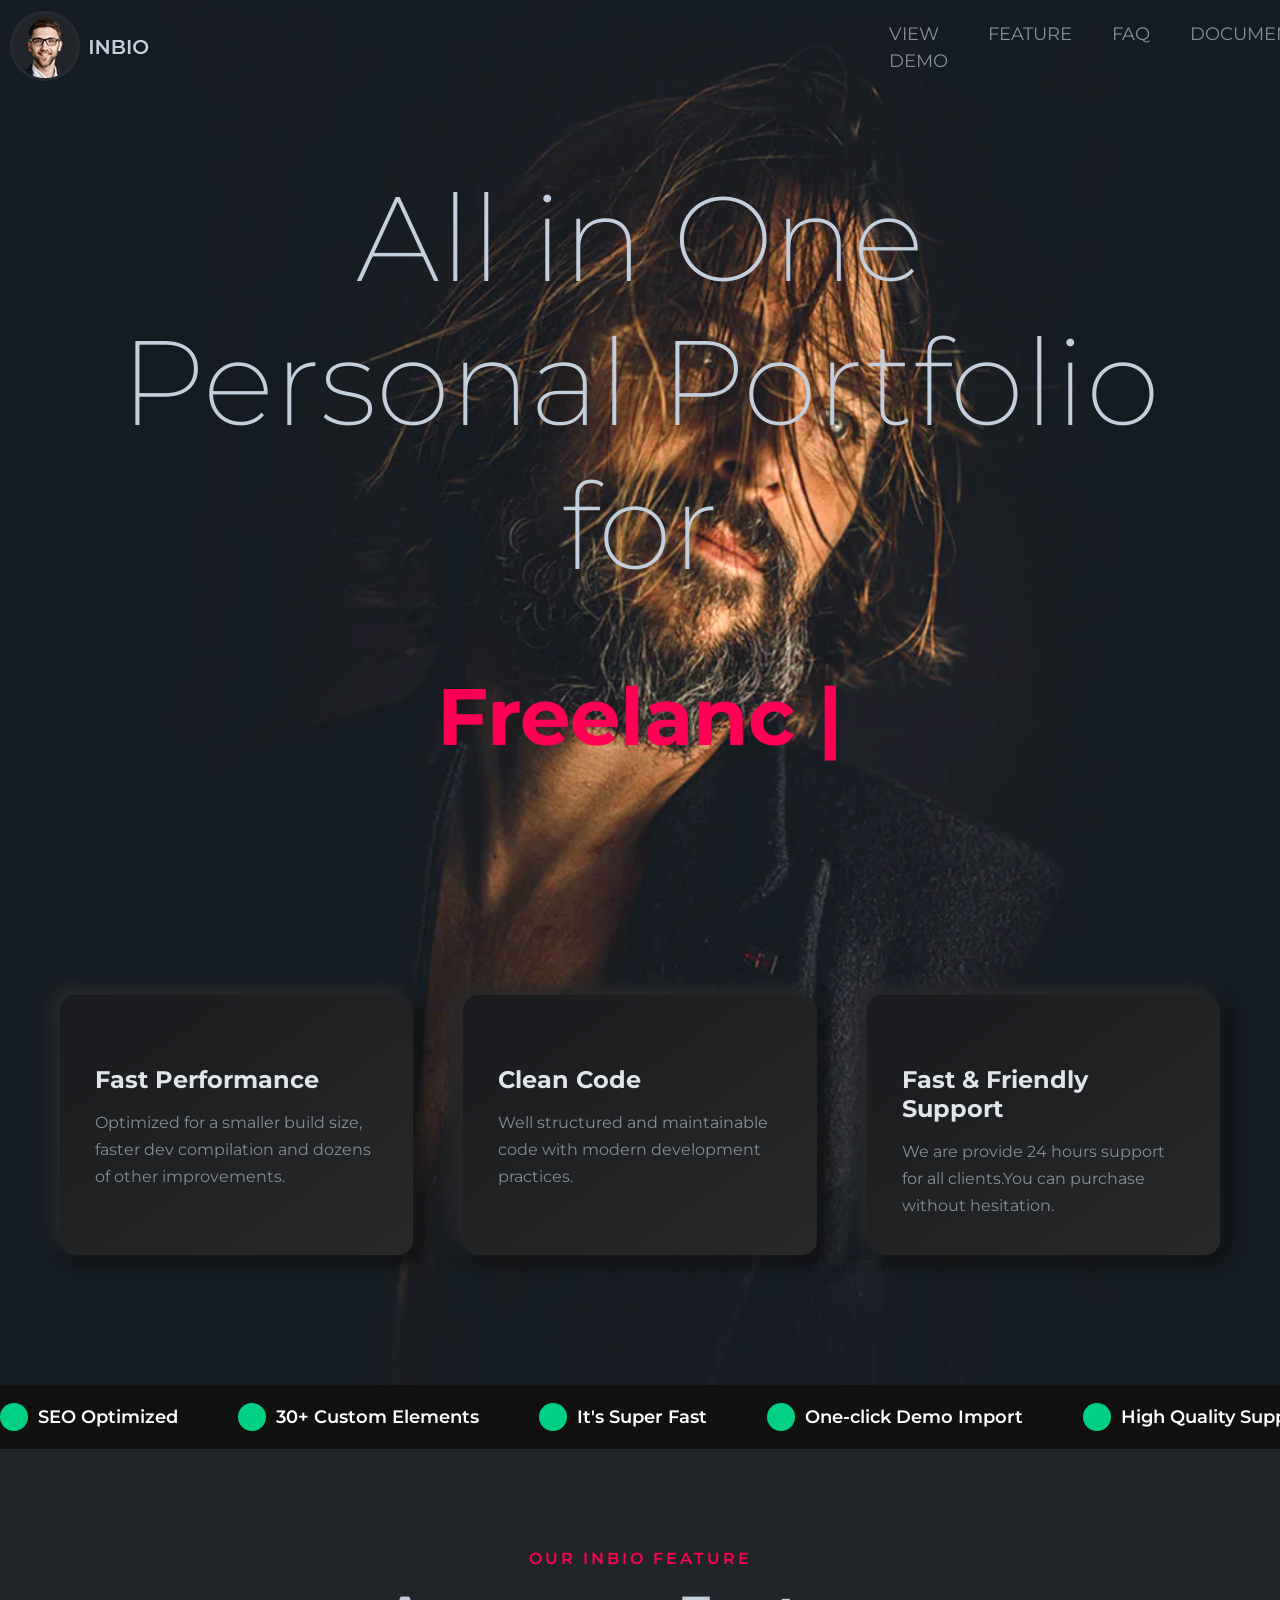
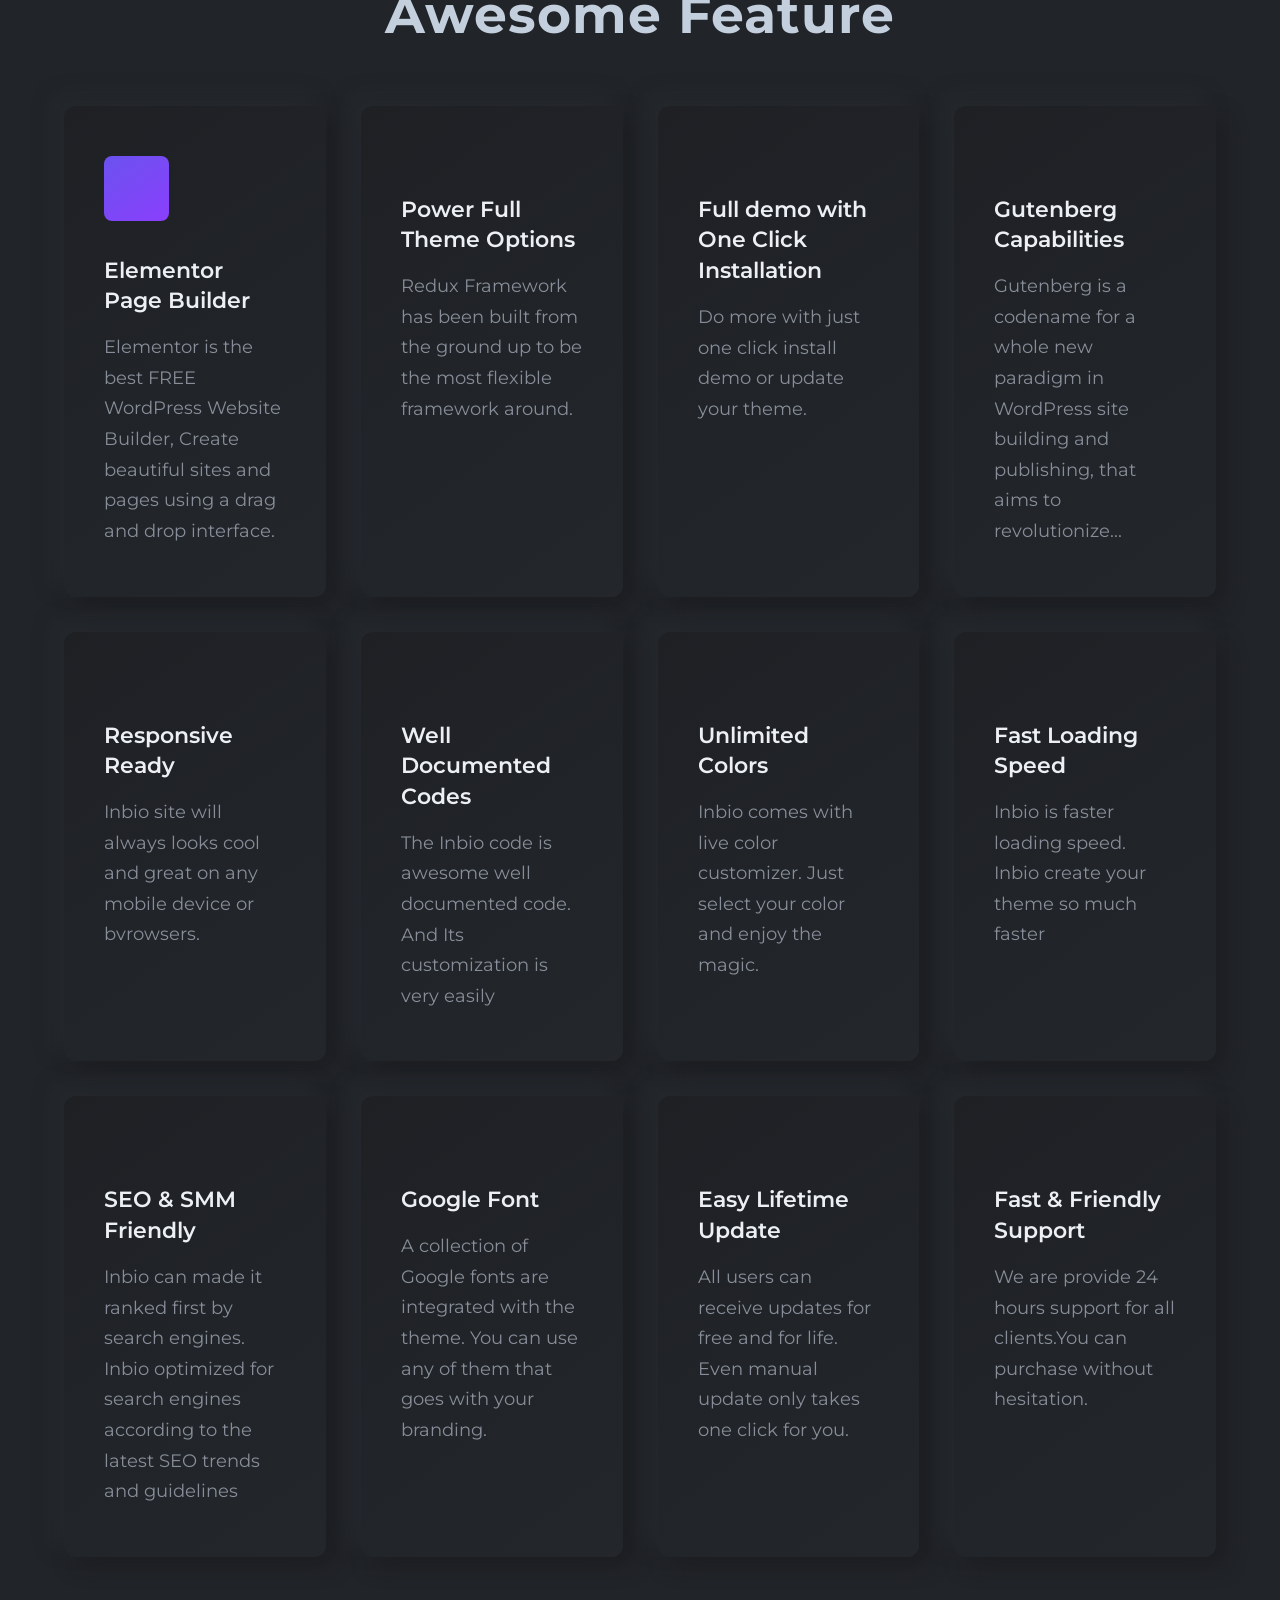
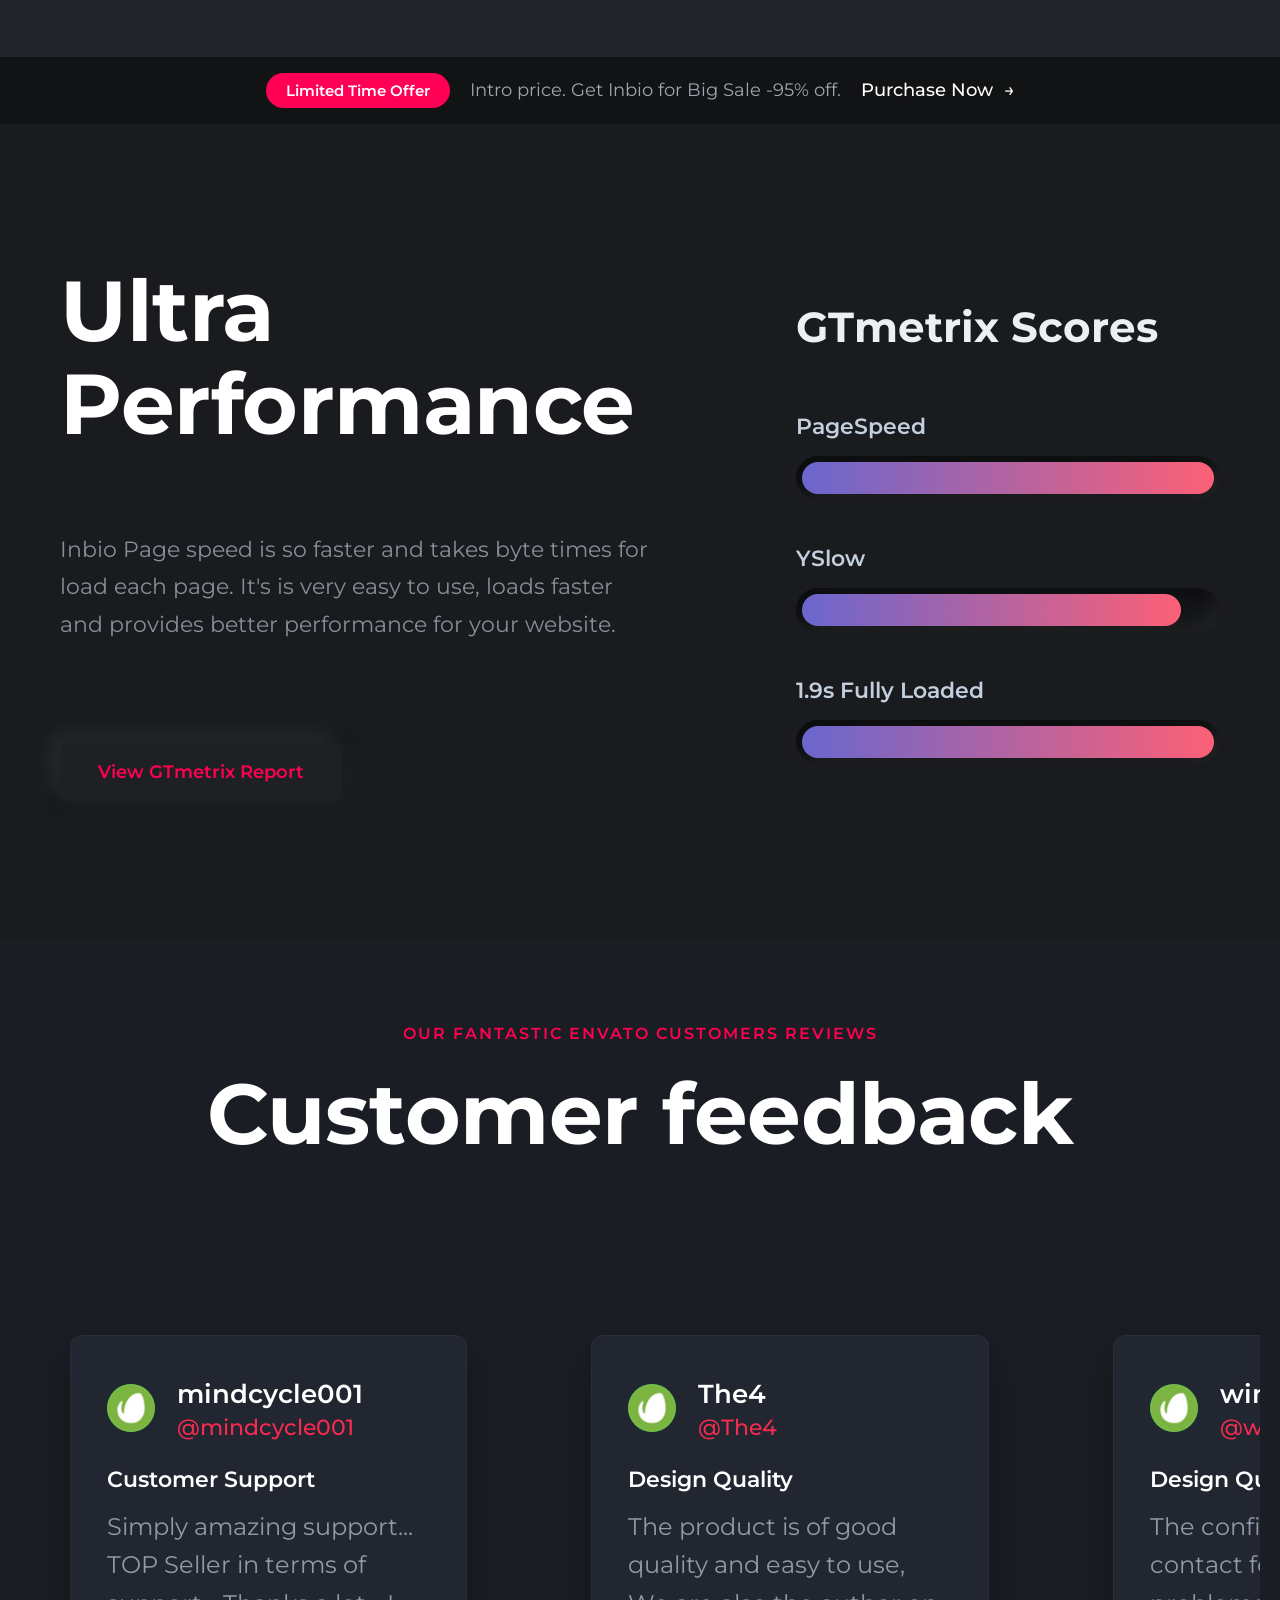
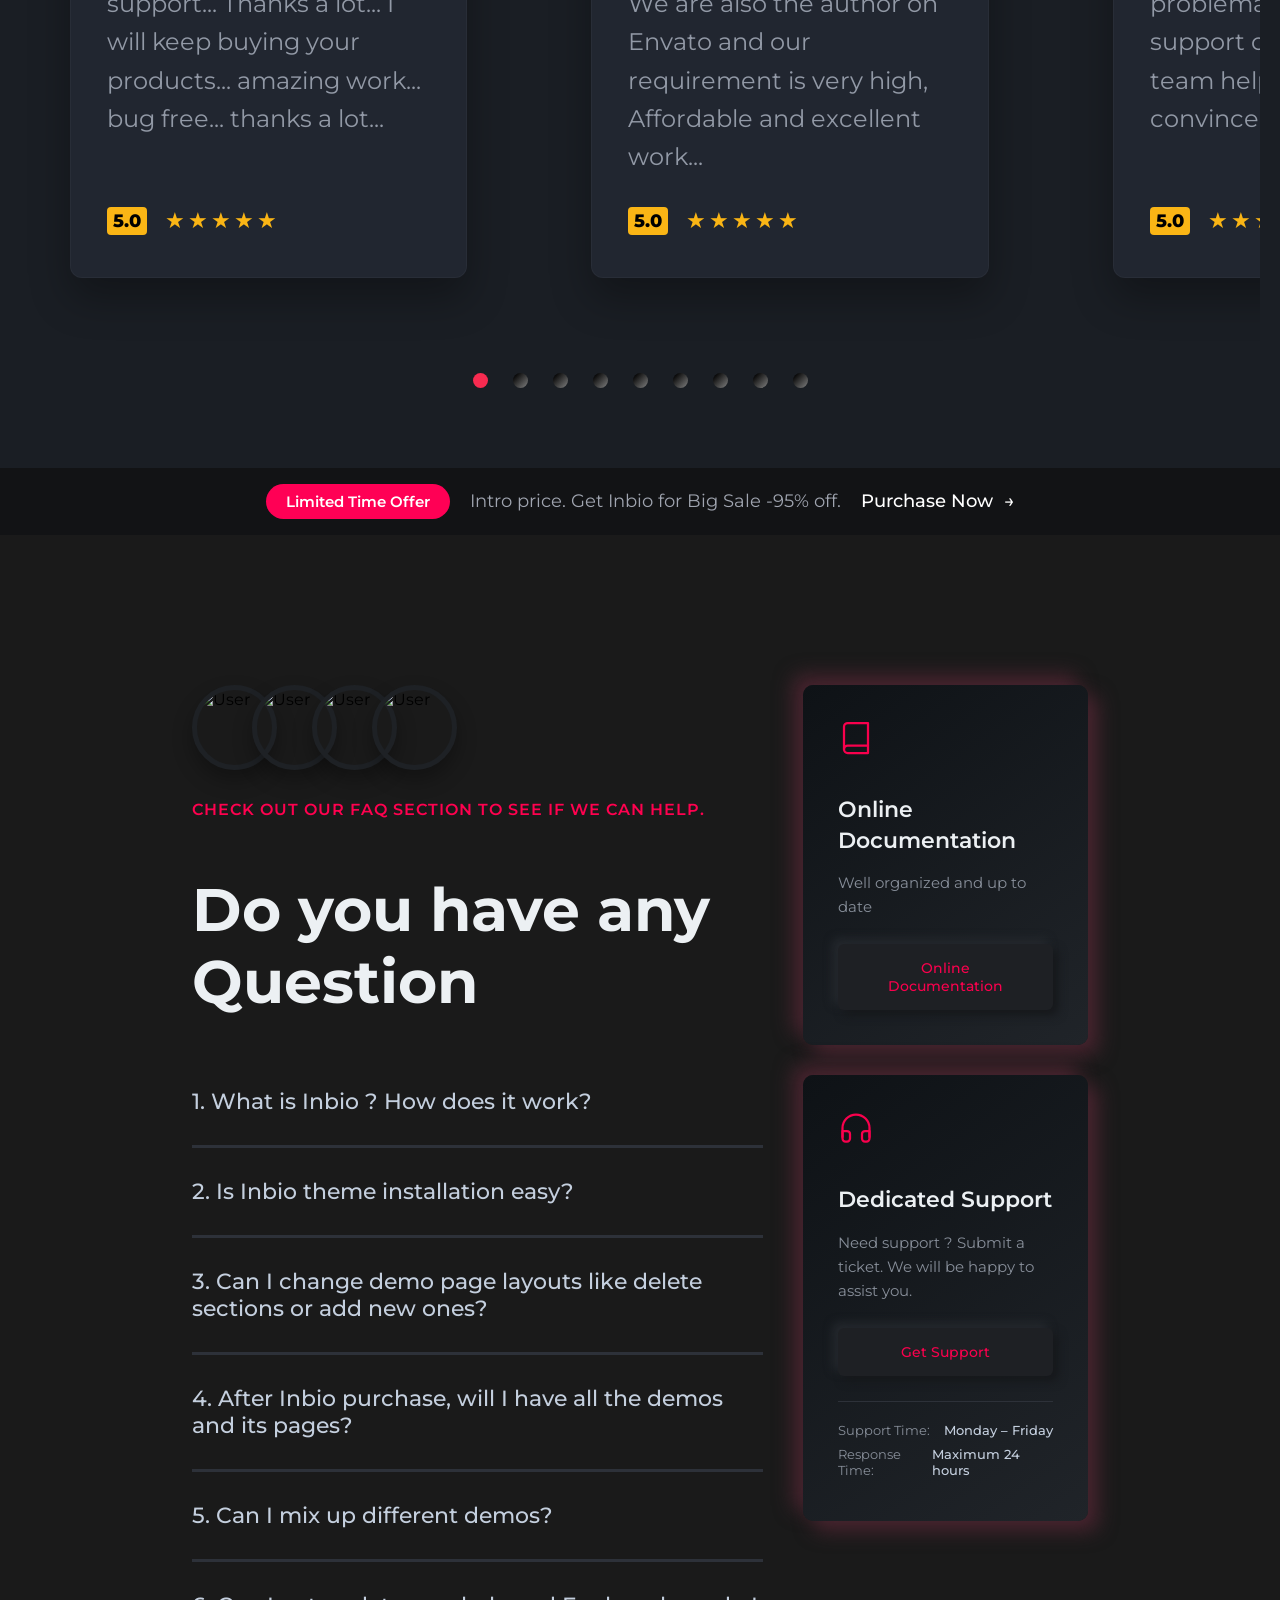
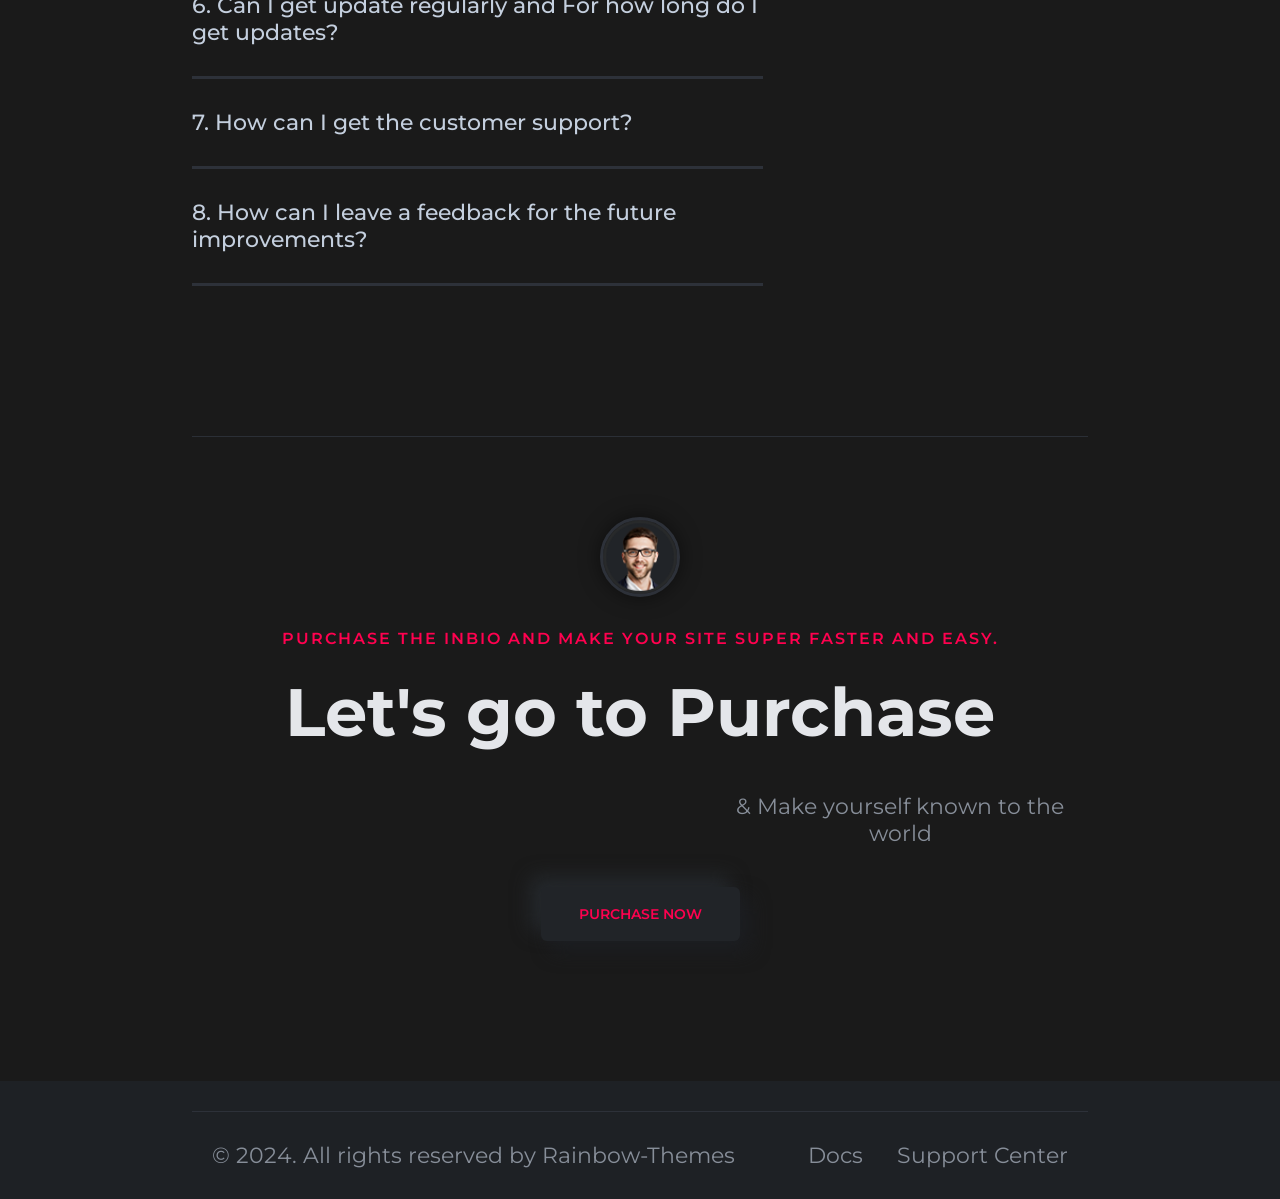
==== index.html @ 3f4fabf2 "first commit" ====
<!DOCTYPE html>
<html lang="en">

<head>
    <meta charset="UTF-8">
    <meta name="viewport" content="width=device-width, initial-scale=1.0">
    <title>Portfolio 01</title>
    <link rel="stylesheet" href="style.css">



    <link rel="stylesheet" href="https://cdn.jsdelivr.net/npm/swiper@11/swiper-bundle.min.css" />


    <link rel="stylesheet" href="https://cdnjs.cloudflare.com/ajax/libs/font-awesome/7.0.1/css/all.min.css"
        integrity="sha512-2SwdPD6INVrV/lHTZbO2nodKhrnDdJK9/kg2XD1r9uGqPo1cUbujc+IYdlYdEErWNu69gVcYgdxlmVmzTWnetw=="
        crossorigin="anonymous" referrerpolicy="no-referrer" />
</head>

<body>
    <header class="hero-header">
        <nav class="full-navber">
            <div class="nav-left">
                <img src="./images/logo.png" alt="Logo" srcset="">
            </div>
            <div class="main-menu-nav">
                <ul>
                    <li><a href="">VIEW DEMO</a></li>
                    <li><a href="">FEATURE</a></li>
                    <li><a href="">FAQ</a></li>
                    <li><a href="">DOCUMENTATION</a></li>
                    <li><a href="">FRIENDLY SUPPORT</a></li>
                </ul>
            </div>
            <div class="header-right">
                <a href="./html/purchase-now.html" target="_blank" class="pn-btn">
                    <span>
                        PURCHASE NOW
                    </span>
                </a>
            </div>
        </nav>

        <div class="hero">
            <h1>All in One <br>
                Personal Portfolio for</h1>
        </div>

        <section class="banner">
            <h1>
                <span id="typing"></span>
                <span class="cursor">|</span>
            </h1>
        </section>





        <section class="hero-card-main">

            <div class="hero-card">
                <span class="hero-card-icon">
                    <i class="fa-solid fa-bolt"></i>
                </span>
                <h2>Fast Performance</h2>
                <p>
                    Optimized for a smaller build size, faster dev compilation
                    and dozens of other improvements.
                </p>
            </div>


            <div class="hero-card">
                <span class="hero-card-icon">

                    <i class="fa-solid fa-mobile-screen"></i>
                </span>
                <h2>Clean Code</h2>
                <p>
                    Well structured and maintainable code with modern development
                    practices.
                </p>
            </div>


            <div class="hero-card">
                <span class="hero-card-icon">
                    <i class="fa-regular fa-life-ring"></i>
                </span>
                <h2>Fast & Friendly Support</h2>
                <p>
                    We are provide 24 hours support for all clients.You can purchase without hesitation.
                </p>
            </div>

        </section>
    </header>


    <main>
        <section class="feature-bar">

            <div class="feature-track">

                <!-- প্রথম সেট -->
                <div class="feature-item">
                    <span class="check"><i class="fa-solid fa-check"></i></span>
                    SEO Optimized
                </div>

                <div class="feature-item">
                    <span class="check"><i class="fa-solid fa-check"></i></span>
                    30+ Custom Elements
                </div>

                <div class="feature-item">
                    <span class="check"><i class="fa-solid fa-check"></i></span>
                    It's Super Fast
                </div>

                <div class="feature-item">
                    <span class="check"><i class="fa-solid fa-check"></i></span>
                    One-click Demo Import
                </div>

                <div class="feature-item">
                    <span class="check"><i class="fa-solid fa-check"></i></span>
                    High Quality Support
                </div>

                <div class="feature-item">
                    <span class="check"><i class="fa-solid fa-check"></i></span>
                    Fully Customizable
                </div>

                <div class="feature-item">
                    <span class="check"><i class="fa-solid fa-check"></i></span>
                    Easy Lifetime Updates
                </div>

                <!-- একই কনটেন্ট আবার -->

                <div class="feature-item">
                    <span class="check"><i class="fa-solid fa-check"></i></span>
                    SEO Optimized
                </div>

                <div class="feature-item">
                    <span class="check"><i class="fa-solid fa-check"></i></span>
                    30+ Custom Elements
                </div>

                <div class="feature-item">
                    <span class="check"><i class="fa-solid fa-check"></i></span>
                    It's Super Fast
                </div>

                <div class="feature-item">
                    <span class="check"><i class="fa-solid fa-check"></i></span>
                    One-click Demo Import
                </div>

                <div class="feature-item">
                    <span class="check"><i class="fa-solid fa-check"></i></span>
                    High Quality Support
                </div>

                <div class="feature-item">
                    <span class="check"><i class="fa-solid fa-check"></i></span>
                    Fully Customizable
                </div>

                <div class="feature-item">
                    <span class="check"><i class="fa-solid fa-check"></i></span>
                    Easy Lifetime Updates
                </div>

            </div>

        </section>
    </main>

    <!-- Awesome Feature -->

    <section class="features-section">
        <div class="features-container">

            <div class="features-header">
                <p class="section-subtitle">OUR INBIO FEATURE</p>
                <h2 class="section-title">Awesome Feature</h2>
            </div>

            <div class="features-grid">

                <div class="feature-card">
                    <div class="icon-box icon-purple">
                        <i class="fa-solid fa-list-check"></i>
                    </div>
                    <h3 class="card-title">Elementor Page Builder</h3>
                    <p class="card-description">
                        Elementor is the best FREE WordPress Website Builder, Create beautiful sites and pages using a
                        drag and drop interface.
                    </p>
                </div>

                <div class="feature-card">
                    <div class="icon-box">
                        <i class="fa-solid fa-gear" style="color: #ff014f;"></i>
                    </div>
                    <h3 class="card-title">Power Full Theme Options</h3>
                    <p class="card-description">
                        Redux Framework has been built from the ground up to be the most flexible framework around.
                    </p>
                </div>

                <div class="feature-card">
                    <div class="icon-box">
                        <i class="fa-solid fa-arrow-pointer" style="color: #ff014f;"></i>
                    </div>
                    <h3 class="card-title">Full demo with One Click Installation</h3>
                    <p class="card-description">
                        Do more with just one click install demo or update your theme.
                    </p>
                </div>

                <div class="feature-card">
                    <div class="icon-box">
                        <i class="fa-solid fa-pen" style="color: #ff014f;"></i>
                    </div>
                    <h3 class="card-title">Gutenberg Capabilities</h3>
                    <p class="card-description">
                        Gutenberg is a codename for a whole new paradigm in WordPress site building and publishing, that
                        aims to revolutionize...
                    </p>
                </div>


                <div class="feature-card">
                    <div class="icon-box">
                        <i class="fa-solid fa-mobile-screen-button" style="color: #ff014f;"></i>
                    </div>
                    <h3 class="card-title">Responsive Ready</h3>
                    <p class="card-description">
                        Inbio site will always looks cool and great on any mobile device or bvrowsers.
                    </p>
                </div>

                <div class="feature-card">
                    <div class="icon-box">
                        <i class="fa-solid fa-code" style="color: #ff014f;"></i>
                    </div>
                    <h3 class="card-title">Well Documented Codes</h3>
                    <p class="card-description">
                        The Inbio code is awesome well documented code. And Its customization is very easily
                    </p>
                </div>

                <div class="feature-card">
                    <div class="icon-box">
                        <i class="fa-solid fa-sliders" style="color: #ff014f;"></i>
                    </div>
                    <h3 class="card-title">Unlimited Colors</h3>
                    <p class="card-description">
                        Inbio comes with live color customizer. Just select your color and enjoy the magic.
                    </p>
                </div>

                <div class="feature-card">
                    <div class="icon-box">
                        <i class="fa-solid fa-rotate" style="color: #ff014f;"></i>
                    </div>
                    <h3 class="card-title">Fast Loading Speed</h3>
                    <p class="card-description">
                        Inbio is faster loading speed. Inbio create your theme so much faster
                    </p>
                </div>

                <div class="feature-card">
                    <div class="icon-box">
                        <i class="fa-brands fa-sistrix" style="color: #ff014f;"></i>
                    </div>
                    <h3 class="card-title">SEO & SMM Friendly</h3>
                    <p class="card-description">
                        Inbio can made it ranked first by search engines. Inbio optimized for search engines according
                        to the latest SEO trends and guidelines
                    </p>
                </div>

                <div class="feature-card">
                    <div class="icon-box">
                        <i class="fa-solid fa-t" style="color: #ff014f;"></i>
                    </div>
                    <h3 class="card-title">Google Font</h3>
                    <p class="card-description">
                        A collection of Google fonts are integrated with the theme. You can use any of them that goes
                        with your branding.
                    </p>
                </div>

                <div class="feature-card">
                    <div class="icon-box">
                        <i class="fa-solid fa-arrows-rotate" style="color: #ff014f;"></i>
                    </div>
                    <h3 class="card-title">Easy Lifetime Update</h3>
                    <p class="card-description">
                        All users can receive updates for free and for life. Even manual update only takes one click for
                        you.
                    </p>
                </div>

                <div class="feature-card">
                    <div class="icon-box">
                        <i class="fa-solid fa-headphones" style="color: #ff014f;"></i>
                    </div>
                    <h3 class="card-title">Fast & Friendly Support</h3>
                    <p class="card-description">
                        We are provide 24 hours support for all clients.You can purchase without hesitation.
                    </p>
                </div>

            </div>
        </div>
    </section>

    <!-- GTmetrix Scores -->
    <div class="announcement-banner">
        <div class="banner-content">
            <span class="badge">Limited Time Offer</span>
            <p class="banner-text">Intro price. Get Inbio for Big Sale -95% off.</p>
            <a href="./html/purchase-now.html" class="banner-link">Purchase Now <span class="arrow">&rarr;</span></a>
        </div>
    </div>


    <div class="performance-section">
        <div class="container">

            <div class="content-col">
                <h2 class="title">Ultra<br>Performance</h2>
                <p class="description">
                    Inbio Page speed is so faster and takes byte times for load each page. It's is very easy to use,
                    loads faster and provides better performance for your website.
                </p>
                <a href="#" class="btn-report">View GTmetrix Report</a>
                
            </div>

            

            <div class="scores-col">
                <h3 class="scores-title">GTmetrix Scores</h3>

                <div class="progress-group">
                    <label class="progress-label">PageSpeed</label>
                    <div class="progress-bar-container">
                        <div class="progress-bar width-100"></div>
                    </div>
                </div>

                <div class="progress-group">
                    <label class="progress-label">YSlow</label>
                    <div class="progress-bar-container">
                        <div class="progress-bar width-92"></div>
                    </div>
                </div>

                <div class="progress-group">
                    <label class="progress-label">1.9s Fully Loaded</label>
                    <div class="progress-bar-container">
                        <div class="progress-bar width-100"></div>
                    </div>
                </div>
            </div>

        </div>
    </div>



    <!-- Customer feedback -->


    <section class="feedback-section">
        <div class="header-container">
            <span class="subtitle">Our Fantastic Envato Customers Reviews</span>
            <h2 class="title">Customer feedback</h2>
        </div>

        <div class="swiper feedback-slider">
            <div class="swiper-wrapper">

                <div class="swiper-slide review-card">
                    <div class="user-info">
                        <div class="avatar">
                            <img src="./images/download.png" alt="User">
                        </div>
                        <div class="user-meta">
                            <h4>mindcycle001</h4>
                            <span>@mindcycle001</span>
                        </div>
                    </div>
                    <h5 class="category">Customer Support</h5>
                    <p class="feedback-text">Simply amazing support... TOP Seller in terms of support... Thanks a lot...
                        I will keep buying your products... amazing work... bug free... thanks a lot...</p>
                    <div class="rating">
                        <span class="rating-badge">5.0</span>
                        <span class="stars">★★★★★</span>
                    </div>
                </div>

                <div class="swiper-slide review-card">
                    <div class="user-info">
                        <div class="avatar">
                            <img src="./images/download.png" alt="User">
                        </div>
                        <div class="user-meta">
                            <h4>The4</h4>
                            <span>@The4</span>
                        </div>
                    </div>
                    <h5 class="category">Design Quality</h5>
                    <p class="feedback-text">The product is of good quality and easy to use, We are also the author on
                        Envato and our requirement is very high, Affordable and excellent work...</p>
                    <div class="rating">
                        <span class="rating-badge">5.0</span>
                        <span class="stars">★★★★★</span>
                    </div>
                </div>

                <div class="swiper-slide review-card">
                    <div class="user-info">
                        <div class="avatar">
                            <img src="./images/download.png" alt="User">
                        </div>
                        <div class="user-meta">
                            <h4>wimm-x</h4>
                            <span>@wimm_x</span>
                        </div>
                    </div>
                    <h5 class="category">Design Quality</h5>
                    <p class="feedback-text">The configuration of the contact form was problematic, but the support of
                        the Rainbow team helped a lot. That convinced me! Thanks!</p>
                    <div class="rating">
                        <span class="rating-badge">5.0</span>
                        <span class="stars">★★★★★</span>
                    </div>
                </div>

                <div class="swiper-slide review-card">
                    <div class="user-info">
                        <div class="avatar">
                            <img src="./images/download.png" alt="User">
                        </div>
                        <div class="user-meta">
                            <h4>invariantusername</h4>
                            <span>@invariantusername</span>
                        </div>
                    </div>
                    <h5 class="category">Customizability</h5>
                    <p class="feedback-text">Finally a theme that's actually coded PRACTICALLY and CLEARLY by a normal
                        developer. Are you used to normal react development? Then this...</p>
                    <div class="rating">
                        <span class="rating-badge">5.0</span>
                        <span class="stars">★★★★★</span>
                    </div>
                </div>

                <div class="swiper-slide review-card">
                    <div class="user-info">
                        <div class="avatar"><img src="./images/download.png" alt="User">
                        </div>
                        <div class="user-meta">
                            <h4>Client_5</h4><span>@client5</span>
                        </div>
                    </div>
                    <h5 class="category">Feature Availability</h5>
                    <p class="feedback-text">Excellent documentation and very clean structure. It saved me weeks of
                        manual adjustments. Highly recommended!</p>
                    <div class="rating"><span class="rating-badge">5.0</span><span class="stars">★★★★★</span></div>
                </div>

                <div class="swiper-slide review-card">
                    <div class="user-info">
                        <div class="avatar"><img src="./images/download.png" alt="User">
                        </div>
                        <div class="user-meta">
                            <h4>Client_6</h4><span>@client6</span>
                        </div>
                    </div>
                    <h5 class="category">Code Quality</h5>
                    <p class="feedback-text">Beautiful animations and optimization out of the box. Super lightweight and
                        extremely fast performance across devices.</p>
                    <div class="rating"><span class="rating-badge">5.0</span><span class="stars">★★★★★</span></div>
                </div>

                <div class="swiper-slide review-card">
                    <div class="user-info">
                        <div class="avatar"><img src="./images/download.png" alt="User">
                        </div>
                        <div class="user-meta">
                            <h4>Client_7</h4><span>@client7</span>
                        </div>
                    </div>
                    <h5 class="category">Customer Support</h5>
                    <p class="feedback-text">The response time from the developer team was phenomenal. Fixed my setup
                        issue within minutes over chat.</p>
                    <div class="rating"><span class="rating-badge">5.0</span><span class="stars">★★★★★</span></div>
                </div>

                <div class="swiper-slide review-card">
                    <div class="user-info">
                        <div class="avatar"><img src="./images/download.png" alt="User">
                        </div>
                        <div class="user-meta">
                            <h4>Client_8</h4><span>@client8</span>
                        </div>
                    </div>
                    <h5 class="category">Design Quality</h5>
                    <p class="feedback-text">Amazing pixel-perfect designs. Very modern aesthetics that fit current UI
                        trends flawlessly.</p>
                    <div class="rating"><span class="rating-badge">5.0</span><span class="stars">★★★★★</span></div>
                </div>

                <div class="swiper-slide review-card">
                    <div class="user-info">
                        <div class="avatar"><img src="./images/download.png" alt="User">
                        </div>
                        <div class="user-meta">
                            <h4>Client_9</h4><span>@client9</span>
                        </div>
                    </div>
                    <h5 class="category">Flexibility</h5>
                    <p class="feedback-text">Highly modular components that are incredibly easy to scale and adapt for
                        any custom client project.</p>
                    <div class="rating"><span class="rating-badge">5.0</span><span class="stars">★★★★★</span></div>
                </div>

            </div>

        </div>

        <!-- বাটন তৈরি  -->
        <div class="custom-pagination">
            <button class="dot-btn active" data-index="0"></button>
            <button class="dot-btn" data-index="1"></button>
            <button class="dot-btn" data-index="2"></button>
            <button class="dot-btn" data-index="3"></button>
            <button class="dot-btn" data-index="4"></button>
            <button class="dot-btn" data-index="5"></button>
            <button class="dot-btn" data-index="6"></button>
            <button class="dot-btn" data-index="7"></button>
            <button class="dot-btn" data-index="8"></button>
        </div>


    </section>

    <div class="announcement-banner">
        <div class="banner-content">
            <span class="badge">Limited Time Offer</span>
            <p class="banner-text">Intro price. Get Inbio for Big Sale -95% off.</p>
            <a href="./html/purchase-now.html" class="banner-link">Purchase Now <span class="arrow">&rarr;</span></a>
        </div>
    </div>





    <div class="page-wrapper">

        <section class="faq-full-section">
            <div class="faq-container">

                <div class="faq-header">
                    <div class="avatar-group">
                        <img src="https://i.pravatar.cc/100?img=11" alt="User">
                        <img src="https://i.pravatar.cc/100?img=12" alt="User">
                        <img src="https://i.pravatar.cc/100?img=13" alt="User">
                        <img src="https://i.pravatar.cc/100?img=14" alt="User">
                    </div>
                    <span class="faq-subtitle">CHECK OUT OUR FAQ SECTION TO SEE IF WE CAN HELP.</span>
                </div>

                <h2 class="faq-title">Do you have any Question</h2>

                <div class="faq-accordion">
                    <div class="faq-item">
                        <button class="faq-question">1. What is Inbio ? How does it work?</button>
                        <div class="faq-answer">
                            <p>Welcome to Inbio Personal Portfolio WordPress Theme. It works too much faster loading
                                speed and you can works too much comfortability. Inbio create your website so much
                                faster, use to use and Well Documented Codes for your customization.</p>
                        </div>
                    </div>

                    <div class="faq-item">
                        <button class="faq-question">2. Is Inbio theme installation easy?</button>
                        <div class="faq-answer">
                            <p>Yes, Inbio theme installation is extremely easy. It comes with a modern setup wizard that
                                lets you import all components and settings in less than a minute.</p>
                        </div>
                    </div>

                    <div class="faq-item">
                        <button class="faq-question">3. Can I change demo page layouts like delete sections or add new
                            ones?</button>
                        <div class="faq-answer">
                            <p>Absolutely! The theme is fully compatible with drag-and-drop page builders, allowing you
                                to easily customize, add, or delete any section without coding.</p>
                        </div>
                    </div>

                    <div class="faq-item">
                        <button class="faq-question">4. After Inbio purchase, will I have all the demos and its
                            pages?</button>
                        <div class="faq-answer">
                            <p>Yes, your single purchase grants full access to all pre-made starter sites, landing
                                pages, and inner layouts included inside the pack.</p>
                        </div>
                    </div>

                    <div class="faq-item">
                        <button class="faq-question">5. Can I mix up different demos?</button>
                        <div class="faq-answer">
                            <p>Yes, you can easily copy individual sections or layouts from different demos and merge
                                them together seamlessly.</p>
                        </div>
                    </div>

                    <div class="faq-item">
                        <button class="faq-question">6. Can I get update regularly and For how long do I get
                            updates?</button>
                        <div class="faq-answer">
                            <p>You will get regular automatic updates straight to your dashboard. Once purchased, you
                                are eligible for lifetime free updates.</p>
                        </div>
                    </div>

                    <div class="faq-item">
                        <button class="faq-question">7. How can I get the customer support?</button>
                        <div class="faq-answer">
                            <p>Our support team is available 24/7. You can submit a ticket through our official support
                                forum for fast assistance.</p>
                        </div>
                    </div>

                    <div class="faq-item">
                        <button class="faq-question">8. How can I leave a feedback for the future improvements?</button>
                        <div class="faq-answer">
                            <p>We appreciate your feedback! You can drop your valuable suggestions and feature requests
                                via our client portal or directly on ThemeForest reviews.</p>
                        </div>
                    </div>
                </div>

            </div>
        </section>

        <div class="support-sidebar-container">

            <div class="support-card">
                <div class="card-icon">
                    <svg width="36" height="36" viewBox="0 0 24 24" fill="none" stroke="currentColor" stroke-width="1.5"
                        stroke-linecap="round" stroke-linejoin="round">
                        <path d="M4 19.5A2.5 2.5 0 0 1 6.5 17H20"></path>
                        <path d="M6.5 2H20v20H6.5A2.5 2.5 0 0 1 4 19.5v-15A2.5 2.5 0 0 1 6.5 2z"></path>
                    </svg>
                </div>
                <h3 class="card-title">Online Documentation</h3>
                <p class="card-text">Well organized and up to date</p>
                <a href="#" class="card-btn">Online Documentation</a>
            </div>

            <div class="support-card">
                <div class="card-icon">
                    <svg width="36" height="36" viewBox="0 0 24 24" fill="none" stroke="currentColor" stroke-width="1.5"
                        stroke-linecap="round" stroke-linejoin="round">
                        <path d="M3 18v-6a9 9 0 0 1 18 0v6"></path>
                        <path
                            d="M21 19a2 2 0 0 1-2 2h-1a2 2 0 0 1-2-2v-3a2 2 0 0 1 2-2h3zM3 19a2 2 0 0 0 2 2h1a2 2 0 0 0 2-2v-3a2 2 0 0 0-2-2H3z">
                        </path>
                    </svg>
                </div>
                <h3 class="card-title">Dedicated Support</h3>
                <p class="card-text">Need support ? Submit a ticket. We will be happy to assist you.</p>
                <a href="#" class="card-btn">Get Support</a>

                <div class="support-meta">
                    <div class="meta-row">
                        <span class="meta-label">Support Time:</span>
                        <span class="meta-value">Monday – Friday</span>
                    </div>
                    <div class="meta-row">
                        <span class="meta-label">Response Time:</span>
                        <span class="meta-value">Maximum 24 hours</span>
                    </div>
                </div>
            </div>

        </div>

    </div>
    <div class="divider-line"></div>





    <div class="main-wrapper">
        
        <section class="purchase-section">
            <div class="profile-area">
                <img src="./images/logos-circle.png" alt="Profile" class="profile-img">
            </div>

            <p class="subtitle">PURCHASE THE INBIO AND MAKE YOUR SITE SUPER FASTER AND EASY.</p>

            <h1 class="main-title">Let's go to Purchase</h1>

            <p class="description">& Make yourself known to the world</p>

            <div class="button-area">
                <a href="./html/purchase-now.html" class="purchase-btn">PURCHASE NOW</a>
            </div>
        </section>

        
    </div>






    <footer class="footer-section">
        <div class="footer-container">
            
            <div class="copyright">
                <p>&copy; 2024. All rights reserved by Rainbow-Themes</p>
            </div>

            <div class="footer-links">
                <a href="#">Docs</a>
                <a href="#">Support Center</a>
            </div>
            
        </div>
    </footer>







    <script src="script.js"></script>
    <script src="https://cdn.jsdelivr.net/npm/swiper@11/swiper-bundle.min.js"></script>
</body>

</html>
---- style.css ----
@import url('https://fonts.googleapis.com/css2?family=Roboto+Mono:ital,wght@0,100..700;1,100..700&family=Source+Code+Pro:ital,wght@0,200..900;1,200..900&display=swap');
@import url('https://fonts.googleapis.com/css2?family=Montserrat:ital,wght@0,100..900;1,100..900&display=swap');

* {
    margin: 0;
    padding: 0;

}





.full-navber {
    font-family: "Roboto Mono", monospace;
    display: flex;
    justify-content: space-between;
    align-items: center;
    margin: auto;
    padding: 10px;
    position: sticky;
}



.full-navber .main-menu-nav ul {
    display: flex;
    /* margin: auto; */
    padding: 0 30px;
    list-style: none;
    margin-left: 690px;
    /* margin-block-start: 1em;
    margin-block-end: 1em;
    padding-inline-start: 40px; */
}

.full-navber .main-menu-nav ul li {
    margin: 0 20px;
    font-size: 18px;
    line-height: 1.50;
    color: #878e99;
    display: block !important;
    transition: transform 0.5s ease;

}



.full-navber .main-menu-nav ul li a {
    text-decoration: none;
    color: #878e99;
}

.full-navber .main-menu-nav ul li:hover {
    transform: translate(8px, -5px);
}

.full-navber .main-menu-nav ul li a:hover {
    color: #e1e4e8;

}

.pn-btn {
    text-decoration: none;
    color: #878e99;
    font-size: 18px;
}



.header-right .pn-btn {
    margin-left: 30px;
    justify-content: flex-end;
    display: flex;
    margin-right: 18px;
    color: #ff014f;
    padding: 17px 19px;
    line-height: 21px;
    /* background: #212428; */
    background: linear-gradient(145deg, #181a1d, #272929);
    border-radius: 5px;
    box-shadow: -8px -8px 18px #292a2a;
}

.header-right .pn-btn:hover {
    background: #181a1d;
    box-shadow: -8px -8px 18px #313131;
}

.hero-header {
    background-image: url(./images/bg-image-1.jpg);
    background-repeat: no-repeat;
    background-size: cover;
    background-position: center;
}

.hero-header .hero {
    display: flex;
    font-size: 60px;
    font-weight: 600;
    line-height: 1.2;
    color: #c4cfde;
    justify-content: center;
    align-items: center;
    text-align: center;
    margin: 30px 0;
    padding: 40px;
}

.hero-header .hero h1 {
    word-break: break-word;
    font-style: normal;
    font-weight: 200;
}



.hero-card-main {
    display: grid;
    grid-template-columns: repeat(3, 1fr);
    max-width: 1200px;
    margin: auto;
    gap: 50px;
    padding: 50px 20px;
}


.hero-card {
    background: linear-gradient(145deg, #181a1d, #272929);
    border-radius: 15px;
    padding: 35px;
    margin-top: 80px;
    margin-bottom: 80px;
    box-shadow:
        -8px -8px 18px #292a2a,
        8px 8px 18px #111;
    transition: 0.4s ease;
}


.hero-card:hover {
    transform: translateY(-10px);
}


.hero-card-icon {
    display: inline-flex;
    color: #ff014f;
    font-size: 35px;
    margin-bottom: 20px;
}


.hero-card h2 {
    color: #e1e4e8;
    font-size: 24px;
    margin-bottom: 15px;
}


.hero-card p {
    color: #878e99;
    font-size: 16px;
    line-height: 1.7;
}


.banner {
    padding-bottom: 100px;
    justify-content: center;
    align-items: center;
    text-align: center;
    font-family: Arial, sans-serif;

}

.banner h1 {
    color: #ff0055;
    font-size: 80px;
    font-weight: bold;
}

#typing {
    color: #ff0055;
}

.cursor {
    color: #ff0055;
    animation: blink 0.8s infinite;
}

@keyframes blink {
    0% {
        opacity: 1;
    }

    50% {
        opacity: 0;
    }

    100% {
        opacity: 1;
    }
}



/* main */

.feature-bar {
    width: 100%;
    overflow: hidden;
    background: #111;
    padding: 18px 0;
}

.feature-track {
    display: flex;
    width: max-content;
    animation: marquee 25s linear infinite;
}

.feature-track:hover {
    animation-play-state: paused;
}

.feature-item {
    display: flex;
    align-items: center;
    gap: 10px;

    margin-right: 60px;

    color: #fff;
    font-size: 18px;
    font-weight: 600;

    white-space: nowrap;
}

.check {
    width: 28px;
    height: 28px;

    display: flex;
    justify-content: center;
    align-items: center;

    border-radius: 50%;
    background: #00d084;
    color: #fff;
}

@keyframes marquee {

    from {
        transform: translateX(0);
    }

    to {
        transform: translateX(-50%);
    }

}

/* Awesome Feature */


/* ---- Features Section Base Style ---- */
.features-section {
    background-color: #212428;
    padding: 100px 0;
    /* ওপরে নিচে স্পেস বাড়ানো হয়েছে */
    font-family: 'Segoe UI', Roboto, sans-serif;
    color: #f0f4f8;
    width: 100%;
    display: flex;
    justify-content: center;
}

/* মেইন কন্টেইনার এখন স্ক্রিনের ৯০% উইডথ (Width) নিবে */
.features-container {
    width: 90%;
    max-width: 1600px;
    /* বড় মনিটরের জন্য সর্বোচ্চ সীমা */
    margin: 0 auto;
}

/* ---- Header (Subtitle + Title) ---- */
.features-header {
    text-align: center;
    margin-bottom: 60px;
}

.section-subtitle {
    color: #ff014f;
    font-size: 16px;
    /* ফন্ট সাইজ বড় করা হয়েছে */
    font-weight: 600;
    letter-spacing: 3px;
    text-transform: uppercase;
    margin-bottom: 15px;
}

.section-title {
    font-size: 52px;
    /* ৪৪px থেকে ৫২px করা হয়েছে */
    font-weight: 700;
    color: #c4cfde;
    letter-spacing: 1px;
}

/* ---- Cards Layout Grid (4 Columns) ---- */
.features-grid {
    display: grid;
    grid-template-columns: repeat(4, 1fr);
    /* এক সারিতে ৪টি কার্ড */
    gap: 35px;
    /* কার্ডগুলোর মাঝের গ্যাপ বাড়ানো হয়েছে */
}

/* ---- Feature Card Styling ---- */
.feature-card {
    background: linear-gradient(145deg, #1e2024, #23272b);
    padding: 50px 40px;
    /* কার্ডের ভেতরের জায়গা (Padding) অনেক বাড়ানো হয়েছে */
    border-radius: 12px;
    box-shadow: 10px 10px 19px #1c1e22, -10px -10px 19px #262a2e;
    transition: all 0.4s ease-in-out;
    cursor: pointer;
    position: relative;
    top: 0;
}

/* কার্ড হোভার এফেক্ট */
.feature-card:hover {
    background: linear-gradient(145deg, #23272b, #1e2024);
    top: -12px;
    box-shadow: 15px 15px 25px #17191c, -15px -15px 25px #2c3137;
}

/* ---- Icon Styling ---- */
.icon-box {
    margin-bottom: 35px;
    font-size: 45px;
    /* আইকন সাইজ ৩২px থেকে ৪৫px করা হয়েছে */
    display: inline-block;
}

/* প্রথম আইকনের কাস্টম ব্যাকগ্রাউন্ড বক্স */
.icon-purple {
    background: linear-gradient(145deg, #6b52ef, #8a3ffc);
    width: 65px;
    /* বক্সের সাইজ বড় করা হয়েছে */
    height: 65px;
    display: flex;
    align-items: center;
    justify-content: center;
    border-radius: 8px;
    font-size: 28px;
    /* ভেতরের আইকন বড় করা হয়েছে */
}

.icon-purple i {
    color: #fff !important;
}

/* ---- Card Text Styling ---- */
.card-title {
    font-size: 26px;
    /* ২২px থেকে ২৬px করা হয়েছে */
    font-weight: 600;
    color: #c4cfde;
    line-height: 1.4;
    margin-bottom: 22px;
}

.card-description {
    font-size: 18px;
    /* ১৬px থেকে ১৮px করা হয়েছে */
    color: #878e99;
    line-height: 1.7;
    /* লাইনের ব্যবধান বাড়ানো হয়েছে রিডিবিলিটির জন্য */
}

/* ---- Responsive Design (ট্যাবলেট ও মোবাইলের জন্য) ---- */
@media (max-width: 1200px) {
    .features-grid {
        grid-template-columns: repeat(2, 1fr);
        /* মাঝারি স্ক্রিনে ২ কলাম */
        gap: 25px;
    }

    .features-container {
        width: 95%;
        /* ছোট স্ক্রিনে উইডথ আরেকটু বাড়বে */
    }
}

@media (max-width: 768px) {
    .features-grid {
        grid-template-columns: 1fr;
        /* মোবাইলে ১টি করে কলাম */
    }

    .section-title {
        font-size: 38px;
    }
}


/* GTmetrix Scores */

/* Reset & Base Styles */
body {
    margin: 0;
    font-family: -apple-system, BlinkMacSystemFont, "Segoe UI", Roboto, Helvetica, Arial, sans-serif;
    background-color: #1a1a1a;
}

/* Banner Container */
.announcement-banner {
    background-color: #121315;
    padding: 16px 24px;
    /* উপর-নিচে ও ডানে-বামে জায়গা বাড়ানো হয়েছে */
    width: 100%;
    box-sizing: border-box;
    display: flex;
    justify-content: center;
    align-items: center;
}

/* Inner Layout Wrapper */
.banner-content {
    display: flex;
    align-items: center;
    justify-content: center;
    gap: 20px;
    /* এলিমেন্টগুলোর মাঝের দূরত্ব বাড়ানো হয়েছে */
    flex-wrap: wrap;
    text-align: center;
}

/* Pill Badge */
.badge {
    background-color: #ff0055;
    color: #ffffff;
    font-size: 15px;
    /* ফন্ট সাইজ বাড়ানো হয়েছে (আগে ১৩px ছিল) */
    font-weight: 600;
    padding: 8px 20px;
    /* ব্যাজের ভেতরের জায়গা বাড়ানো হয়েছে */
    border-radius: 50px;
    white-space: nowrap;
}

/* Middle Text */
.banner-text {
    color: #a0a5b0;
    font-size: 18px;
    /* ফন্ট সাইজ বাড়ানো হয়েছে (আগে ১৪px ছিল) */
    margin: 0;
    font-weight: 400;
}

/* Action Link */
.banner-link {
    color: #ffffff;
    font-size: 18px;
    /* ফন্ট সাইজ বাড়ানো হয়েছে (আগে ১৪px ছিল) */
    font-weight: 500;
    text-decoration: none;
    white-space: nowrap;
    transition: opacity 0.2s ease;
}

.banner-link:hover {
    opacity: 0.8;
}

.banner-link .arrow {
    margin-left: 6px;
    display: inline-block;
}


/* একটি সেকশন শেষ  */





/* Main Section Container */
.performance-section {
    background-color: #191b1e;
    /* ডার্ক ব্যাকগ্রাউন্ড */
    padding: 140px 60px;
    display: flex;
    justify-content: center;
    align-items: center;
    width: 100%;
}

.container {
    max-width: 1400px;
    width: 100%;
    display: grid;
    /* ২ কলামের অনুপাত ঠিক করা হয়েছে যেন বাম পাশ পর্যাপ্ত জায়গা পায় */
    grid-template-columns: 1.2fr 0.8fr; 
    gap: 100px;
    align-items: center;
}

/* --- Left Column Styling (ফিক্সড করা অংশ) --- */
.content-col {
    display: flex;
    flex-direction: column; 
    /* উপাদানগুলোকে ওপর-নিচে বা একই কলামে রাখবে */
    align-items: flex-start; 
    /* টাইটেল, প্যারাগ্রাফ ও বাটনকে বাম পাশে সমান লাইনে রাখবে */
    justify-content: center;
    gap: 30px; 
    /* উপাদানগুলোর মাঝের লম্বালম্বি দূরত্ব */
    width: 100%;
    text-align: left; 
    /* লেখাগুলো যেন বাম দিক থেকেই শুরু হয় */
}

.title {
    font-size: 64px;
    font-weight: 800;
    line-height: 1.1;
    color: #ecf0f3;
    margin: 0;
    width: 100%; /* টাইটেল পুরো চওড়া জায়গা নিবে */
}

.content-col p{
    
font-size: 22px;
    line-height: 1.7;
    color: #878e99;
    max-width: 600px; 
    /* প্যারাগ্রাফটি যাতে সুন্দর দেখায় তার জন্য একটি স্ট্যান্ডার্ড চওড়া সীমা */
    width: 100%; 
    /* নিশ্চিত করবে যেন এটি ডানে ছিটকে না যায় */
    margin: 0;
    margin-bottom: 60px;
}




.btn-report {
    display: inline-block;
    align-self: flex-start; /* বাটনটি বাম পাশে ফিক্সড থাকবে */
    background-color: #1e2024;
    color: #ff014f;
    font-size: 18px;
    font-weight: 600;
    text-decoration: none;
    padding: 18px 38px;
    border-radius: 8px;
    box-shadow: 10px 10px 19px #1c1e22, -10px -10px 19px #262a2e;
    transition: all 0.3s ease;
    margin-top: 10px; /* প্যারাগ্রাফ থেকে বাটনের দূরত্ব সামান্য বাড়ানো হয়েছে */
}

.btn-report:hover {
    background-color: #1c1e22;
    transform: translateY(-3px);
}

/* --- Right Column (Scores) Styling --- */
.scores-col {
    display: flex;
    flex-direction: column;
    gap: 45px;
}

.scores-title {
    font-size: 42px;
    font-weight: 700;
    color: #ecf0f3;
    margin-bottom: 15px;
}

.progress-group {
    display: flex;
    flex-direction: column;
    gap: 16px;
}

.progress-label {
    font-size: 22px;
    color: #c4cfde;
    font-weight: 600;
}

/* Progress Bar Background track */
.progress-bar-container {
    background: #141517;
    height: 44px;
    border-radius: 30px;
    padding: 6px;
    box-shadow: inset 8px 8px 16px rgba(0, 0, 0, 0.4), inset -8px -8px 16px rgba(255, 255, 255, 0.05);
}

/* Gradient Fill Bar */
.progress-bar {
    height: 100%;
    border-radius: 30px;
    background: linear-gradient(90deg, #6a67ce 0%, #fc6076 100%);
}

/* Width Helpers */
.width-100 {
    width: 100%;
}

.width-92 {
    width: 92%;
}

/* Responsive Design for Mobile Devices */
@media (max-width: 1024px) {
    .container {
        grid-template-columns: 1fr;
        gap: 60px;
    }

    .title {
        font-size: 48px;
    }

    .description {
        font-size: 18px;
    }

    .scores-title {
        font-size: 32px;
    }
}















































































/* Customer feedback  */



/* ==========================================================================
   1. মেইন সেকশন ও গ্লোবাল স্টাইল (Theme & Background)
   ========================================================================== */
.feedback-section {
    background-color: #1a1e24; /* স্ক্রিনশটের ডার্ক ব্যাকগ্রাউন্ড */
    color: #ffffff;
    padding: 80px 20px;
    font-family: 'Inter', 'Segoe UI', Roboto, sans-serif;
    display: flex;
    flex-direction: column;
    align-items: center;
    position: relative;
    min-height: 100vh;
}

/* ==========================================================================
   2. হেডার অংশ (Header & Titles)
   ========================================================================== */
.header-container {
    text-align: center;
    margin-bottom: 60px;
}

.subtitle {
    color: #f72b50; /* নিখুঁত ম্যাজেন্টা রঙ */
    font-size: 22px;
    font-weight: 600;
    text-transform: uppercase;
    letter-spacing: 1.5px;
    display: block;
    margin-bottom: 12px;
}

.title {
    font-size: 85px;
    font-weight: 700;
    color: #ffffff;
    margin: 0;
    letter-spacing: -0.5px;
    padding-bottom: 50px;
}

/* ==========================================================================
   3. স্লাইডার কন্টেইনার (কার্ড বড় ও গ্যাপ বাড়ানোর জন্য সংশোধিত)
   ========================================================================== */
.feedback-slider {
    width: 100%;
    /* কার্ডের সাইজ বড় করার জন্য উইডথ ১২৪০px থেকে বাড়িয়ে ১৪৪০px করা হয়েছে */
    max-width: 1440px; 
    margin: 0 auto;
    overflow: hidden; /* ডানের এক্সট্রা কার্ড লুকিয়ে রাখার জন্য */
    position: relative;
    /* গ্যাপ ও সাইজ বাড়ায় নিচে একটু স্পেস বাড়ানো হলো ডটসগুলোর জন্য */
    padding-bottom: 65px; 
}

/* Swiper কে স্লাইড করার সুযোগ দিতে display: flex করা হয়েছে */
.feedback-slider .swiper-wrapper {
    display: flex; 
    flex-direction: row;
    box-sizing: border-box;
    gap: 50px;
}

/* ==========================================================================
   4. রিভিউ কার্ড ডিজাইন (Review Card Design)
   ========================================================================== */
.review-card {
    background-color: #212630; /* স্ক্রিনশটের কার্ড ব্যাকগ্রাউন্ড */
    border-radius: 12px;
    /* কার্ড বড় দেখানোর জন্য ভেতরের প্যাডিং ২৫% বাড়ানো হয়েছে */
    padding: 42px 36px; 
    margin: 50px;
    box-shadow: 0 20px 40px rgba(0, 0, 0, 0.3); /* স্মুথ শ্যাডো */
    border: 1px solid rgba(255, 255, 255, 0.03); 
    display: flex;
    flex-direction: column;
    box-sizing: border-box;
    height: auto; /* Swiper এর সাথে হাইট অ্যাডজাস্ট করার জন্য */
}

/* ইউজার প্রোফাইল এরিয়া */
.user-info {
    display: flex;
    align-items: center;
    gap: 22px;
    margin-bottom: 25px;
}

.avatar img {
    width: 48px;
    height: 48px;
    border-radius: 50%;
    object-fit: cover;
    background-color: #22c55e; /* লোগোর সবুজ ব্যাকগ্রাউন্ড */
}

.user-meta h4 {
    margin: 0 0 4px 0;
    font-size: 26px;
    font-weight: 600;
    color: #ffffff;
}

.user-meta span {
    color: #f72b50;
    font-size: 22px;
    font-weight: 500;
    display: block;
}

/* রিভিউ ক্যাটাগরি ও টেক্সট */
.category {
    font-size: 22px;
    color: #ffffff;
    font-weight: 600;
    margin: 0 0 15px 0;
}

.feedback-text {
    color: #9299a6; 
    font-size: 24px;
    line-height: 1.6;
    margin: 0 0 30px 0;
    flex-grow: 1; 
}

/* ==========================================================================
   5. রেটিং ব্যাজ ও স্টার (Rating Badge & Stars)
   ========================================================================== */
.rating {
    display: flex;
    align-items: center;
    gap: 18px;
    margin-top: auto; 
}

.rating-badge {
    background-color: #fab515; 
    color: #000000;
    font-size: 18px;
    font-weight: 800;
    padding: 3px 6px;
    border-radius: 4px;
}

.stars {
    color: #fab515;
    font-size: 22px;
    letter-spacing: 3px;
}

/* ==========================================================================
   6. পেজ ডটস (Pagination Dots Style)
   ========================================================================== */
.swiper-pagination {
    position: absolute !important;
    bottom: 0 !important;
    display: flex;
    justify-content: center;
    gap: 30px;
    width: 100%;
}

.swiper-pagination-bullet {
    background: #383f4d !important;
    opacity: 1 !important;
    width: 18px !important;
    height: 18px !important;
    border-radius: 50%;
    transition: all 0.3s ease;
    cursor: pointer;
}

.swiper-pagination-bullet-active {
    background: #f72b50 !important; /* একটিভ ডট লাল থাকবে */
}



 /* বাটন তৈরি */


 .custom-pagination {
    display: flex;
    justify-content: center;
    gap: 25px;
    margin-top: 30px;
}

.dot-btn {
    width: 15px;
    height: 15px;
    border-radius: 50%;
    border: none;
    /* কালো এবং গ্রে গ্রেডিয়েন্ট ব্যাকগ্রাউন্ড */
    background: linear-gradient(135deg, #000000 10%, #808080 100%);
    cursor: pointer;
    transition: all 0.3s ease;
}

/* ক্লিক করার পর বা একটিভ অবস্থার জন্য লাল কালার */
.dot-btn.active {
    background: #f72b50;
    /* transform: scale(1.2);  */
    /* বাটনটি একটু বড় দেখানোর জন্য (ঐচ্ছিক) */
}





/* স্লাইডারের কন্টেইনার ফিক্স */
.feedback-slider .swiper-wrapper {
    display: flex !important;
    flex-direction: row !important;
    align-items: stretch !important; /* এটি সব কার্ডের হাইট সমান রাখবে */
    gap: 24px !important;
    padding: 15px 0 !important;
}

/* প্রতিটি কার্ডের সাইজ সবসময় সমান রাখার মূল সিএসএস */
.review-card {
    flex: 0 0 calc((100% - 48px) / 3) !important; /* ডেক্সটপে পারফেক্ট ৩টি কার্ডের উইডথ */
    min-width: calc((100% - 48px) / 3) !important;
    max-width: calc((100% - 48px) / 3) !important;
    box-sizing: border-box !important;
    display: flex !important;
    flex-direction: column !important;
    justify-content: space-between !important; /* কার্ডের ভেতরের কন্টেন্ট সমান দূরত্বে রাখবে */
    height: auto !important; /* হাইট স্বয়ংক্রিয়ভাবে সবচেয়ে বড় কার্ডের সমান হবে */
}

/* রেসপনসিভ: ছোট স্ক্রিনের জন্য ফিক্স */
@media (max-width: 1024px) {
    .review-card {
        flex: 0 0 calc((100% - 24px) / 2) !important; /* ট্যাবে ২টি */
        min-width: calc((100% - 24px) / 2) !important;
        max-width: calc((100% - 24px) / 2) !important;
    }
}

@media (max-width: 640px) {
    .review-card {
        flex: 0 0 100% !important; /* মোবাইলে ১টি */
        min-width: 100% !important;
        max-width: 100% !important;
    }
}





/* কন্টেইনার স্টাইল */
.faq-container {
    max-width: 800px;
    font-family: sans-serif;
}

.faq-item {
    border-bottom: 1px solid #2d2f36; /* স্ক্রিনশটের মতো হালকা বর্ডার */
    padding: 15px 0;
}

/* প্রশ্ন বা বাটনের স্টাইল */
.faq-question {
    width: 100%;
    background: none;
    border: none;
    text-align: left;
    font-size: 18px;
    font-weight: 600;
    color: #ecf0f3; /* হালকা সাদা টেক্সট */
    cursor: pointer;
    padding: 10px 0;
    display: flex;
    justify-content: space-between;
    align-items: center;
    transition: color 0.3s ease;
}

/* একটিভ প্রশ্নের কালার পরিবর্তন (ঐচ্ছিক - স্ক্রিনশটের মতো পিঙ্ক কালার চাইলে) */
.faq-question.active {
    color: #ff014f; 
}

/* উত্তর লুকিয়ে রাখার মূল ট্রিক (স্মুথ ট্রানজিশন সহ) */
.faq-answer {
    max-height: 0;
    overflow: hidden;
    transition: max-height 0.4s cubic-bezier(0, 1, 0, 1); /* স্মুথ ওপেন/ক্লোজ */
}

.faq-answer p {
    padding: 10px 0;
    font-size: 15px;
    color: #878e99; /* ধূসর রঙের উত্তর */
    line-height: 1.7;
}

/* যখন উত্তরটি একটিভ হবে তখন এটি দেখাবে */
.faq-item.open .faq-answer {
    max-height: 1000px; /* পর্যাপ্ত হাইট যাতে সব টেক্সট ধরে */
    transition: max-height 0.5s ease-in-out;
}



/* Do you have any Question */

.page-wrapper {
    display: flex;
    max-width: 1200px;
    width: 100%;
    gap: 40px;
    margin: 150px auto;           /* বামে ও ডানে সমান মার্জিন দিয়ে সেন্টারে রাখবে */
}




/* Flexbox কন্টেইনার (FAQ ও কার্ড পাশাপাশি রাখার জন্য) */
.page-wrapper {
    display: flex;
    max-width: 70%;
    width: 100%;
    gap: 40px;
}

/* --- বাম পাশের FAQ সেকশন --- */
.faq-full-section {
    flex: 2; /* বাম পাশের অংশটি ২ ভাগ জায়গা নেবে */
}

.faq-header {
    margin-bottom: 55px;
}

/* প্রোফাইল ছবিগুলোর ওভারল্যাপিং ডিজাইন */
.avatar-group {
    display: flex;
    align-items: center;
    margin-bottom: 30px;
}

.avatar-group img {
    width: 85px;
    height: 85px;
    border-radius: 50%;
    border: 5px solid #1e2125;
    margin-right: -12px;
    object-fit: cover;
    box-shadow: 0px 10px 20px rgba(0,0,0,0.3);
}

.avatar-group img {
    width: 85px;
    height: 85px;
    border-radius: 50%;
    border: 5px solid #1e2125;
    margin-right: -25px; /* ডিফল্ট ওভারল্যাপ একটু বাড়ানো হয়েছে */
    object-fit: cover;
    box-shadow: 0px 10px 20px rgba(0,0,0,0.3);
    position: relative;
    z-index: 1;
    transition: all 0.4s cubic-bezier(0.25, 1, 0.5, 1); /* স্মুথ অ্যানিমেশনের জন্য */
}

/* ১. পুরো গ্রুপের ওপর হোভার করলে ইমেজগুলো একটু ছড়িয়ে যাবে */
.avatar-group:hover img {
    margin-right: -5px; /* ওভারল্যাপ কমে ইমেজগুলো আলাদা হবে */
}

/* ২. নির্দিষ্ট কোনো ইমেজের ওপর হোভার করলে সেটি পপ-আপ হবে */
.avatar-group img:hover {
    transform: translateY(-10px) scale(1.15); /* কিছুটা উপরে উঠবে এবং বড় হবে */
    border-color: #f9004d; /* ইনবিও থিমের লাল বর্ডার আসবে */
    box-shadow: 0px 15px 30px rgba(249, 0, 77, 0.4); /* লাল গ্লো ইফেক্ট */
    z-index: 10; /* হোভার হওয়া ইমেজটি সবার উপরে চলে আসবে */
}



/* লাল ছোট সাবটাইটেল */
.faq-subtitle {
    display: block;
    color: #ff014f;
    font-size: 16px;
    font-weight: 600;
    letter-spacing: 1px;
    text-transform: uppercase;
}

/* প্রধান FAQ টাইটেল */
.faq-title {
    color: #ecf0f3;
    font-size: 60px;
    font-weight: 700;
    margin-bottom: 40px;
    line-height: 1.2;
}

/* একোর্ডিয়ন ডিজাইন */
.faq-accordion {
    display: flex;
    flex-direction: column;
}

.faq-item {
    border-bottom: 3px solid #2d3139;
    padding: 20px 0;
}

.faq-question {
    width: 100%;
    background: none;
    border: none;
    text-align: left;
    color: #c4cfde;
    font-size: 22px;
    font-weight: 500;
    cursor: pointer;
    padding: 10px 0;
    transition: color 0.3s ease;
    outline: none;
}

.faq-question:hover {
    color: #f9004d; /* হোভার করলে লাল রঙ হবে */
}

.faq-answer {
    padding-top: 10px;
    color: #878e99;
    font-size: 15px;
    line-height: 1.6;
    display: none; /* জাভাস্ক্রিপ্ট দিয়ে ওপেন/ক্লোজ করার জন্য এটি ডিফল্ট হাইড থাকে */
}



.faq-answer p {
    font-size: 20px;          /* আগে ১৫ পিক্সেল ছিল, এখন ১৮ পিক্সেল করা হয়েছে */
    line-height: 1.8;         /* ফন্ট বড় হওয়ার সাথে লাইনের মাঝের গ্যাপও একটু বাড়ানো হয়েছে */
    color: #878e99;           /* হালকা ধূসর রঙ যা ইনবিও থিমের সাথে মিলে যায় */
    margin-top: 10px;
}


/* --- ডান পাশের সাপোর্ট সাইডবার --- */
.support-sidebar-container {
    flex: 1; /* ডান পাশের অংশটি ১ ভাগ জায়গা নেবে */
    display: flex;
    flex-direction: column;
    gap: 30px;
}

/* ইনবিও থিমের মতো নিওমরফিক শ্যাডো কার্ড ইফেক্ট */
.support-card {
    background: linear-gradient(145deg, #0e1216, #202429);
    box-shadow: 10px 10px 19px #48242f, -10px -10px 19px #48242f;
    border-radius: 10px;
    padding: 35px;
    transition: transform 0.3s ease;
}

.support-card:hover {
    transform: translateY(-5px); /* হোভার করলে হালকা উপরে উঠবে */
    box-shadow: 10px 10px 19px #49345d, -10px -10px 19px #49345d;
}

.card-icon {
    color: #f9004d;
    margin-bottom: 35px;
}

.card-title {
    color: #ecf0f3;
    font-size: 22px;
    font-weight: 600;
    margin-bottom: 15px;
}

.card-text {
    color: #878e99;
    font-size: 15px;
    line-height: 1.6;
    margin-bottom: 25px;
}

/* কার্ডের ভেতরের বাটন স্টাইল */
.card-btn {
    display: inline-block;
    background: #1e2024;
    color: #f9004d;
    padding: 15px 30px;
    font-size: 14px;
    font-weight: 500;
    text-decoration: none;
    border-radius: 6px;
    box-shadow: 5px 5px 10px #16181b, -5px -5px 10px #262a2f;
    transition: all 0.3s ease;
    text-align: center;
    width: 100%;
}

.card-btn:hover {
    background: #f9004d;
    color: #ffffff;
    box-shadow: none;
}

/* মেটা টেক্সট ডিজাইন (সোম-শুক্র এবং ২৪ ঘণ্টা) */
.support-meta {
    margin-top: 25px;
    border-top: 1px solid #2d3139;
    padding-top: 20px;
}

.meta-row {
    display: flex;
    justify-content: space-between;
    font-size: 13px;
    margin-bottom: 8px;
}

.meta-label {
    color: #878e99;
}

.meta-value {
    color: #c4cfde;
    font-weight: 500;
}

/* রেসপন্সিভ ডিজাইন (মোবাইল বা ছোট স্ক্রিনের জন্য নিচে নিচে চলে আসবে) */
@media (max-width: 991px) {
    .page-wrapper {
        flex-direction: column;
    }
    .faq-title {
        font-size: 32px;
    }
}





body {
    /* background-color: #1e2125;  */
    /* ইমেজের মতো ডার্ক ব্যাকগ্রাউন্ড রং */
    /* padding: 50px;  */
    /* লাইনের চারপাশে কিছুটা ফাঁকা জায়গা রাখার জন্য */
}

.divider-line {
    width: 100%; /* লাইনটি পুরো স্ক্রিন জুড়ে থাকবে, প্রয়োজন অনুযায়ী কমাতে পারেন (যেমন: 80%) */
    max-width: 70%; /* লাইনের সর্বোচ্চ দৈর্ঘ্য */
    height: 3px; /* লাইনটি একদম চিকন রাখার জন্য */
    background-color: #535b6a; /* ইমেজের লাইনের হালকা ধূসর/ডার্ক রং */
    margin: 0 auto; /* লাইনটিকে স্ক্রিনের মাঝখানে (Center) রাখার জন্য */
    opacity: 0.9; /* লাইনটিকে আরেকটু হালকা ও রিয়্যালিস্টিক দেখানোর জন্য ওয়ান-কাইন্ড অফ ট্রান্সপারেন্সি */
}






/* বেসিক রিসেট */
* {
    /* margin: 0;
    padding: 0;
    box-sizing: border-box;
    font-family: 'Montserrat', sans-serif; */
}

body {
    /* background-color: #1e2125;  */
    /* ইমেজের ডার্ক ব্যাকগ্রাউন্ড রং */
    /* color: #ffffff; */
}

/* পুরো কন্টেন্টকে সেন্টারে রাখার মূল র্যাপার */
.main-wrapper {
    max-width: 70%; /* লাইনের সর্বোচ্চ দৈর্ঘ্য এবং কন্টেন্টের এলাইনমেন্ট ঠিক রাখবে */
    margin: 0 auto;
    padding: 80px 20px;
    display: flex;
    flex-direction: column;
    align-items: center; /* সবকিছুকে মাঝ বরাবর সোজা রাখবে */
}

/* পারচেজ সেকশন স্টাইল */
.purchase-section {
    text-align: center;
    width: 100%;
    margin-bottom: 60px; /* লাইন থেকে সেকশনের দূরত্ব */
}

.profile-area {
    margin-bottom: 25px;
}

.profile-img {
    width: 80px;
    height: 80px;
    border-radius: 50%;
    border: 3px solid #2d3139;
    box-shadow: 0 0 20px rgba(0, 0, 0, 0.5);
    object-fit: cover;
}

.subtitle {
    color: #ff014f; /* নিয়ন রেড কালার */
    font-size: 16px;
    font-weight: 600;
    letter-spacing: 2px;
    margin-bottom: 20px;
    text-transform: uppercase;
    line-height: 1.6;
}

.main-title {
    font-size: 67px;
    font-weight: 700;
    color: #e4e6ea;
    margin-bottom: 15px;
}

.description {
    align-items: center;
    margin-left: 520px;
    color: #878e99;
    font-size: 22px;
    margin-top: 40px;
    margin-bottom: 40px;
}

/* বাটন স্টাইল */
.purchase-btn {
    display: inline-block;
    padding: 18px 38px;
    background-color: #212428;
    color: #ff014f;
    text-decoration: none;
    font-weight: 600;
    font-size: 14px;
    border-radius: 6px;
    box-shadow: 10px 10px 19px #1c1e22, -10px -10px 19px #262a2e; /* নিওমরফিজম শ্যাডো */
    transition: all 0.3s ease;
}

.purchase-btn:hover {
    background-color: #ff014f;
    color: #ffffff;
    transform: translateY(-5px);
    box-shadow: 0 10px 20px rgba(255, 1, 79, 0.3);
}

/* পেজের মাঝ বরাবর থাকা ডিভাইডার লাইন */
.divider-line {
    width: 100%;              /* পুরো স্ক্রিন জুড়ে থাকবে (max-width পর্যন্ত) */
    height: 1px;              /* লাইনটি একদম চিকন রাখার জন্য */
    background-color: #2d3139; /* ইমেজের লাইনের হালকা ধূসর/ডার্ক রং */
    opacity: 0.9;             /* রিয়্যালিস্টিক ও হালকা দেখানোর জন্য */
}

/* রেসপন্সিভ ডিজাইন (মোবাইলের জন্য) */
@media (max-width: 768px) {
    .main-title {
        font-size: 36px;
    }
    .subtitle {
        font-size: 11px;
    }
    .description {
        font-size: 16px;
    }
}








/* বেসিক রিসেট */
* {
    margin: 0;
    padding: 0;
    box-sizing: border-box;
    font-family: 'Montserrat', sans-serif;
}

body {
    /* background-color: #1e2125; ইমেজের ব্যাকগ্রাউন্ড কালার */
}

/* ফুটার মেইন সেকশন */
.footer-section {
    width: 100%;
    padding: 30px 0;
    background-color: #1e2125;
}

/* ফুটার কন্টেইনার - যা এলিমেন্টগুলোকে দুই পাশে রাখবে এবং উপরে একটি লাইন তৈরি করবে */
.footer-container {
    max-width: 70%; /* লাইনের এবং ফুটারের সর্বোচ্চ দৈর্ঘ্য */
    margin: 0 auto;
    padding: 30px 20px 0 20px; /* উপরে স্পেস দিয়ে লাইন থেকে দূরত্ব বজায় রাখা */
    border-top: 1px solid #2d3139; /* আপনার শেয়ার করা ইমেজের সেই চিকন ডিভাইডার লাইনটি */
    
    display: flex;
    justify-content: space-between; /* কপিরাইট বামে এবং লিঙ্কগুলো ডানে পাঠাবে */
    align-items: center;
}

/* কপিরাইট টেক্সট স্টাইল */
.copyright p {
    color: #878e99; /* হালকা ধূসর টেক্সট কালার */
    font-size: 22px;
    font-weight: 400;
}

/* ফুটার লিঙ্ক স্টাইল */
.footer-links a {
    color: #878e99;
    text-decoration: none;
    font-size: 22px;
    font-weight: 400;
    margin-left: 30px; /* দুটি লিঙ্কের মাঝখানের দূরত্ব */
    transition: color 0.3s ease;
}

/* লিঙ্কের ওপর মাউস নিলে কালার চেঞ্জ হওয়ার জন্য হোভার ইফেক্ট */
.footer-links a:hover {
    color: #ff014f; /* হোভার করলে লালচে/পিঙ্ক কালার হবে */
}

/* রেসপন্সিভ ডিজাইন (মোবাইল স্ক্রিনের জন্য) */
@media (max-width: 768px) {
    .footer-container {
        flex-direction: column; /* মোবাইলে একটার নিচে আরেকটা আসবে */
        gap: 15px;
        text-align: center;
        padding-top: 20px;
    }

    .footer-links a {
        margin: 0 15px; /* মোবাইলে দুই পাশে সমান দূরত্ব */
    }
}
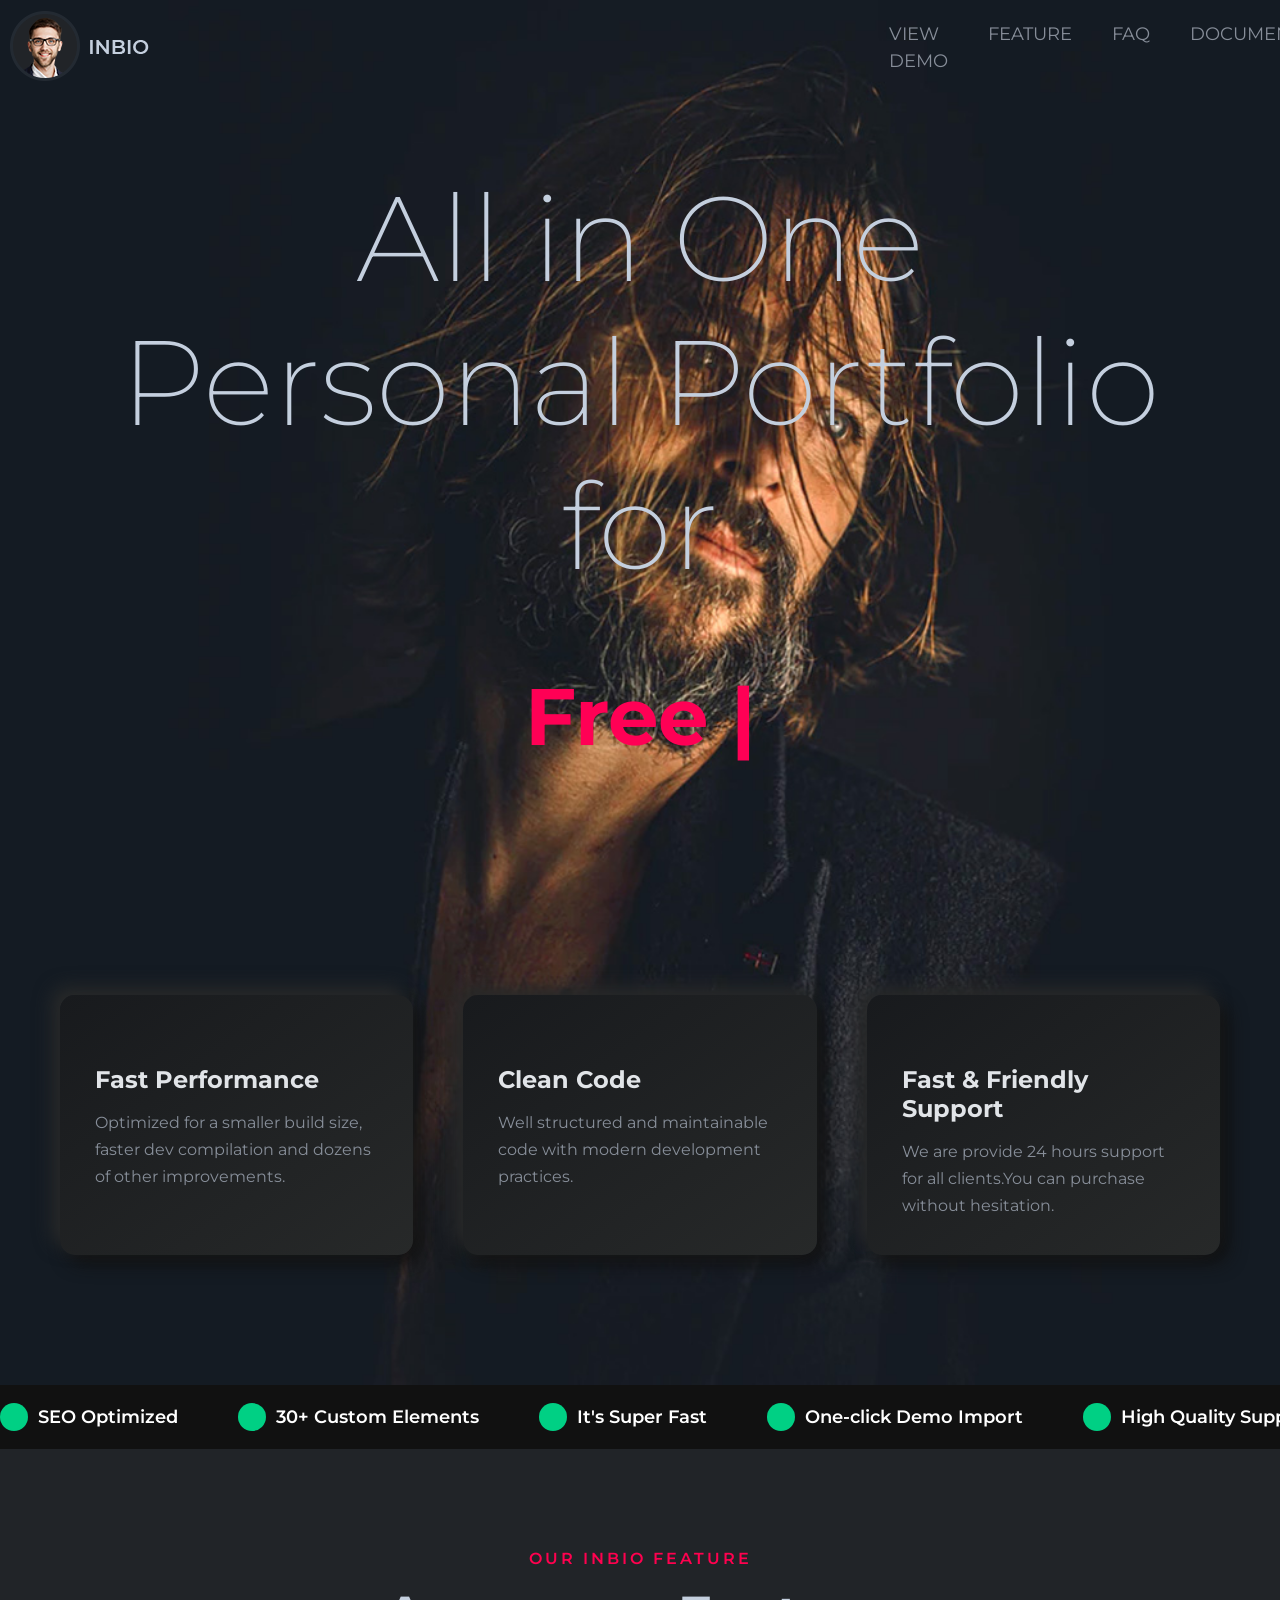
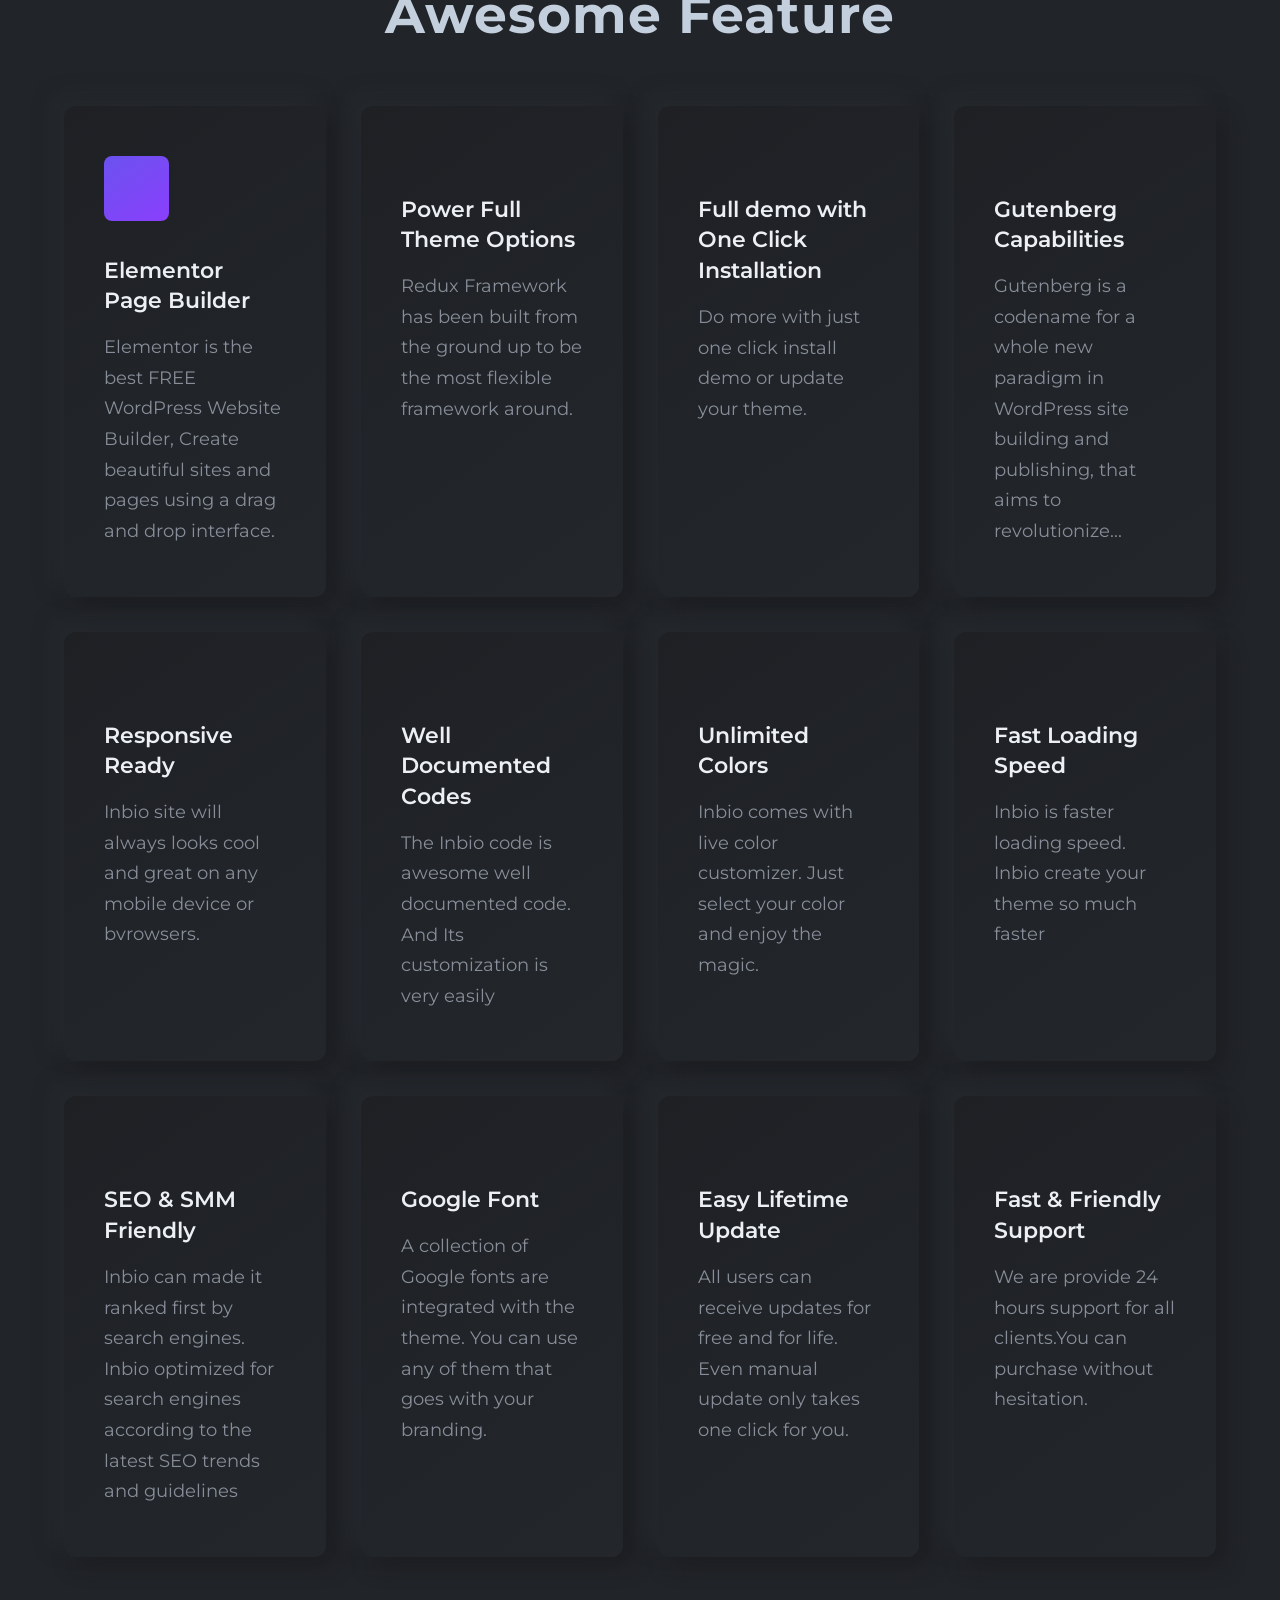
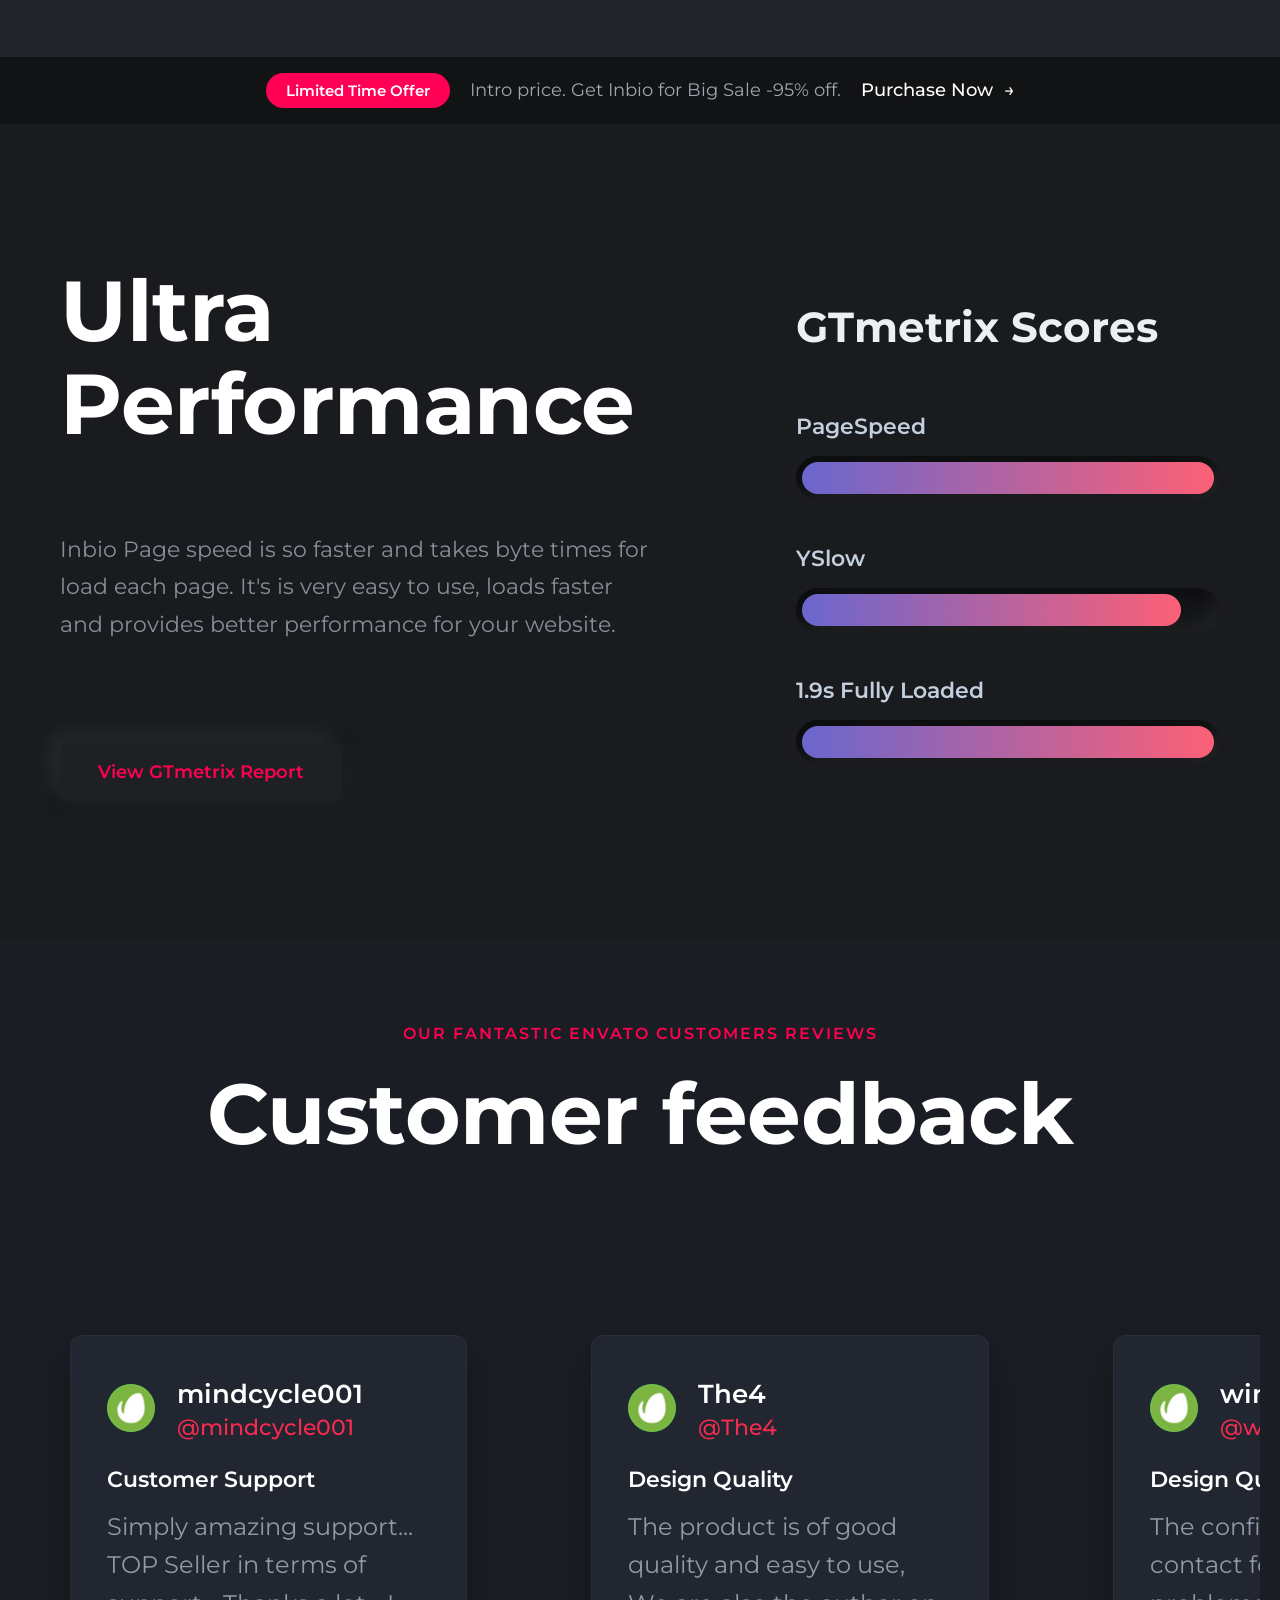
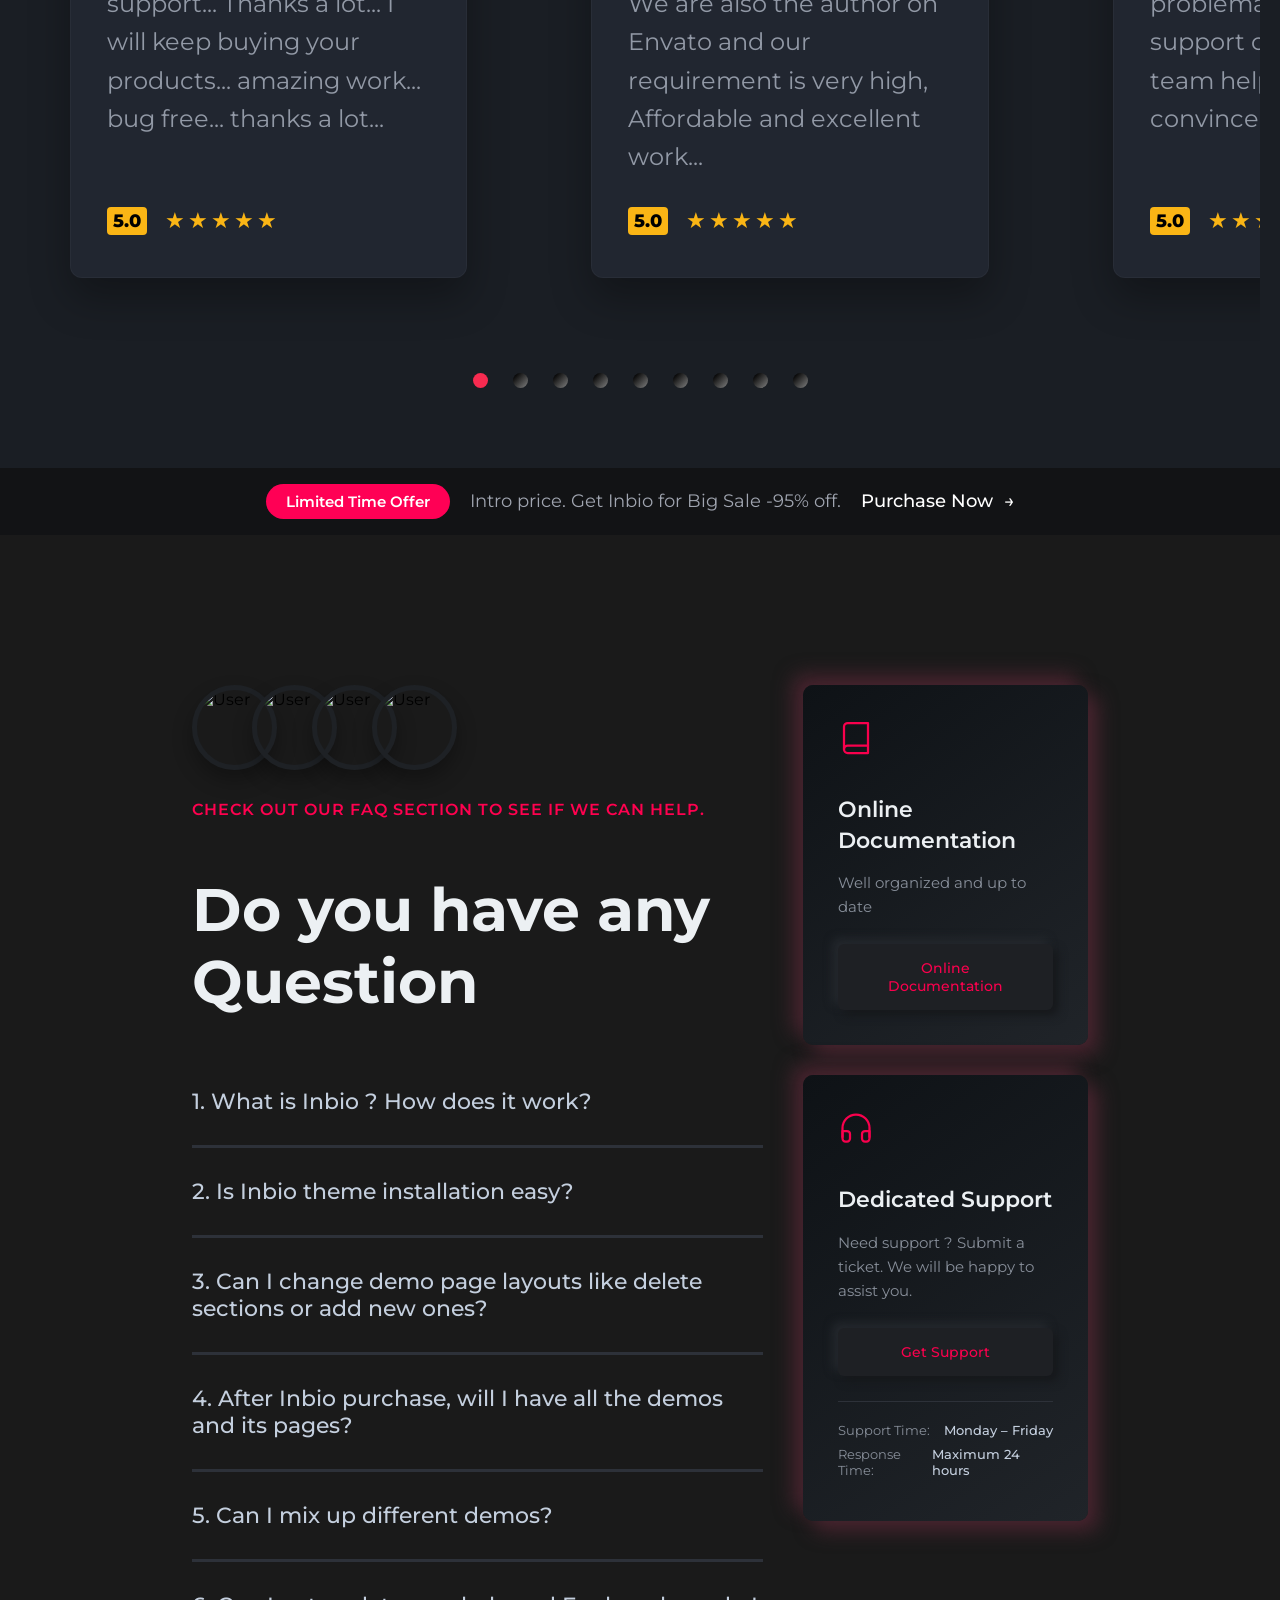
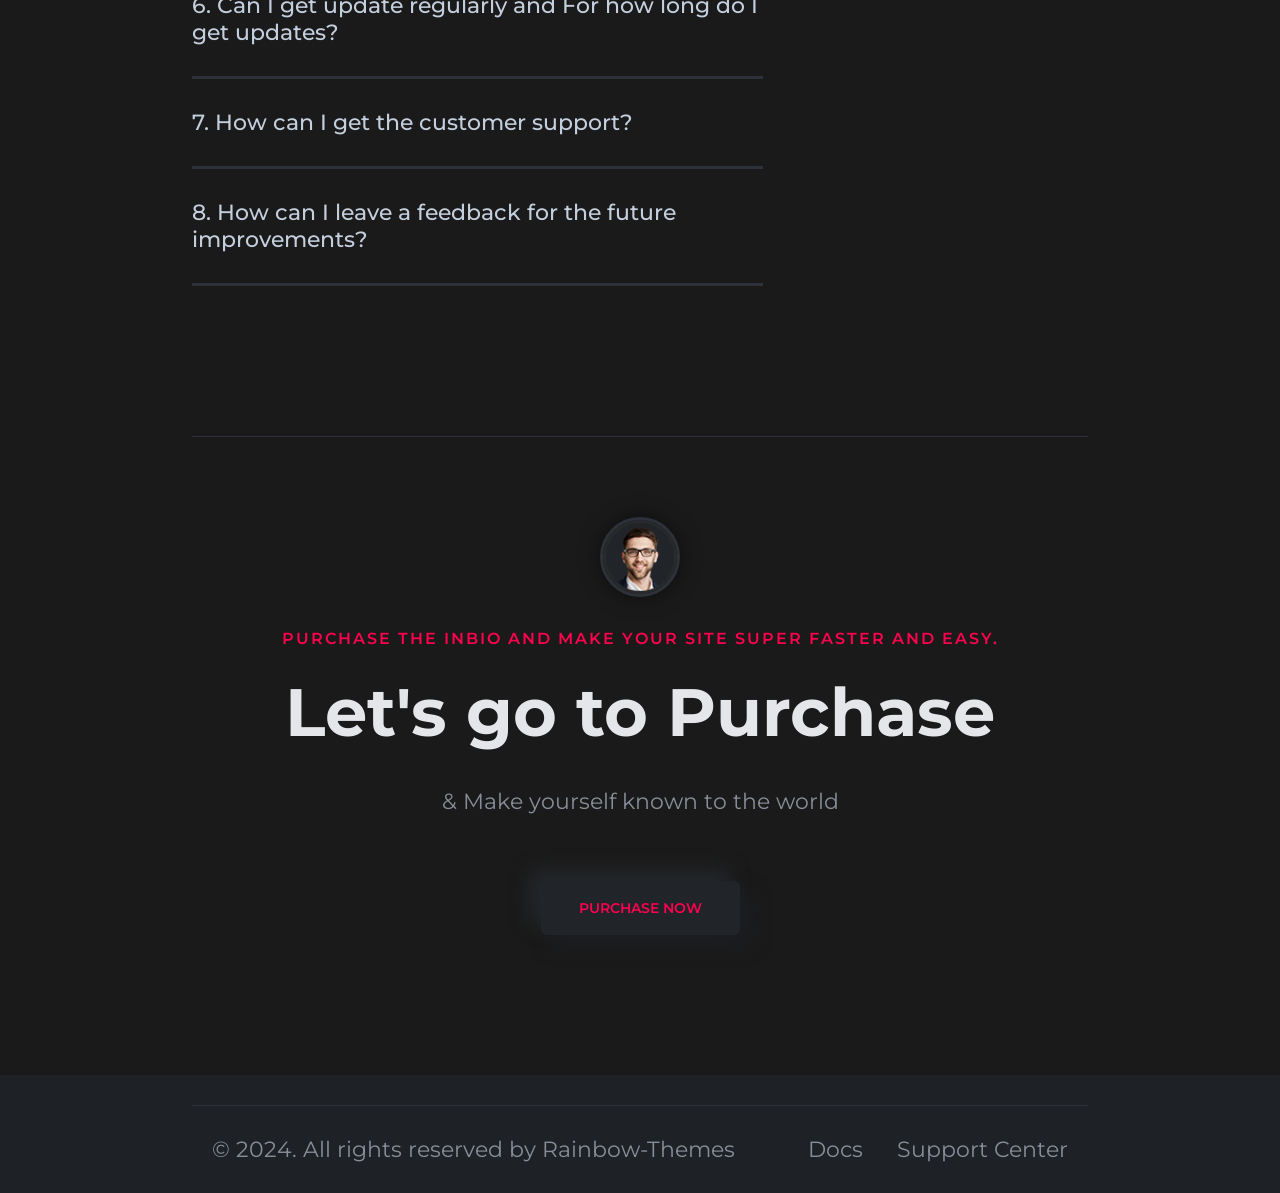
==== commit fb8b03f2: "login page" ====
--- a/index.html
+++ b/index.html
@@ -29,7 +29,7 @@
                     <li><a href="">FEATURE</a></li>
                     <li><a href="">FAQ</a></li>
                     <li><a href="">DOCUMENTATION</a></li>
-                    <li><a href="">FRIENDLY SUPPORT</a></li>
+                    <li><a href="./html/support.html">FRIENDLY SUPPORT</a></li>
                 </ul>
             </div>
             <div class="header-right">
@@ -343,10 +343,10 @@
                     loads faster and provides better performance for your website.
                 </p>
                 <a href="#" class="btn-report">View GTmetrix Report</a>
-                
-            </div>
-
-            
+
+            </div>
+
+
 
             <div class="scores-col">
                 <h3 class="scores-title">GTmetrix Scores</h3>
@@ -709,7 +709,7 @@
 
 
     <div class="main-wrapper">
-        
+
         <section class="purchase-section">
             <div class="profile-area">
                 <img src="./images/logos-circle.png" alt="Profile" class="profile-img">
@@ -719,14 +719,14 @@
 
             <h1 class="main-title">Let's go to Purchase</h1>
 
-            <p class="description">& Make yourself known to the world</p>
+            <div class="subtitle-2">
+                <p class="description">& Make yourself known to the world</p>
+            </div>
 
             <div class="button-area">
                 <a href="./html/purchase-now.html" class="purchase-btn">PURCHASE NOW</a>
             </div>
         </section>
-
-        
     </div>
 
 
@@ -736,16 +736,13 @@
 
     <footer class="footer-section">
         <div class="footer-container">
-            
             <div class="copyright">
                 <p>&copy; 2024. All rights reserved by Rainbow-Themes</p>
             </div>
-
             <div class="footer-links">
                 <a href="#">Docs</a>
                 <a href="#">Support Center</a>
             </div>
-            
         </div>
     </footer>
 
--- a/style.css
+++ b/style.css
@@ -641,83 +641,6 @@
         font-size: 32px;
     }
 }
-
-
-
-
-
-
-
-
-
-
-
-
-
-
-
-
-
-
-
-
-
-
-
-
-
-
-
-
-
-
-
-
-
-
-
-
-
-
-
-
-
-
-
-
-
-
-
-
-
-
-
-
-
-
-
-
-
-
-
-
-
-
-
-
-
-
-
-
-
-
-
-
-
-
-
-
-
 
 
 /* Customer feedback  */
@@ -1272,15 +1195,6 @@
 
 
 
-
-
-body {
-    /* background-color: #1e2125;  */
-    /* ইমেজের মতো ডার্ক ব্যাকগ্রাউন্ড রং */
-    /* padding: 50px;  */
-    /* লাইনের চারপাশে কিছুটা ফাঁকা জায়গা রাখার জন্য */
-}
-
 .divider-line {
     width: 100%; /* লাইনটি পুরো স্ক্রিন জুড়ে থাকবে, প্রয়োজন অনুযায়ী কমাতে পারেন (যেমন: 80%) */
     max-width: 70%; /* লাইনের সর্বোচ্চ দৈর্ঘ্য */
@@ -1296,18 +1210,6 @@
 
 
 /* বেসিক রিসেট */
-* {
-    /* margin: 0;
-    padding: 0;
-    box-sizing: border-box;
-    font-family: 'Montserrat', sans-serif; */
-}
-
-body {
-    /* background-color: #1e2125;  */
-    /* ইমেজের ডার্ক ব্যাকগ্রাউন্ড রং */
-    /* color: #ffffff; */
-}
 
 /* পুরো কন্টেন্টকে সেন্টারে রাখার মূল র্যাপার */
 .main-wrapper {
@@ -1356,13 +1258,19 @@
     margin-bottom: 15px;
 }
 
-.description {
-    align-items: center;
-    margin-left: 520px;
+
+
+.subtitle-2 p{
+    font-size: 22px;
+    line-height: 1.7;
     color: #878e99;
-    font-size: 22px;
-    margin-top: 40px;
-    margin-bottom: 40px;
+    max-width: 100%; 
+    /* প্যারাগ্রাফটি যাতে সুন্দর দেখায় তার জন্য একটি স্ট্যান্ডার্ড চওড়া সীমা */
+    width: 100%; 
+    /* নিশ্চিত করবে যেন এটি ডানে ছিটকে না যায় */
+    margin: 0;
+    margin-top: 30px;
+    margin-bottom: 60px;
 }
 
 /* বাটন স্টাইল */
@@ -1422,9 +1330,6 @@
     font-family: 'Montserrat', sans-serif;
 }
 
-body {
-    /* background-color: #1e2125; ইমেজের ব্যাকগ্রাউন্ড কালার */
-}
 
 /* ফুটার মেইন সেকশন */
 .footer-section {
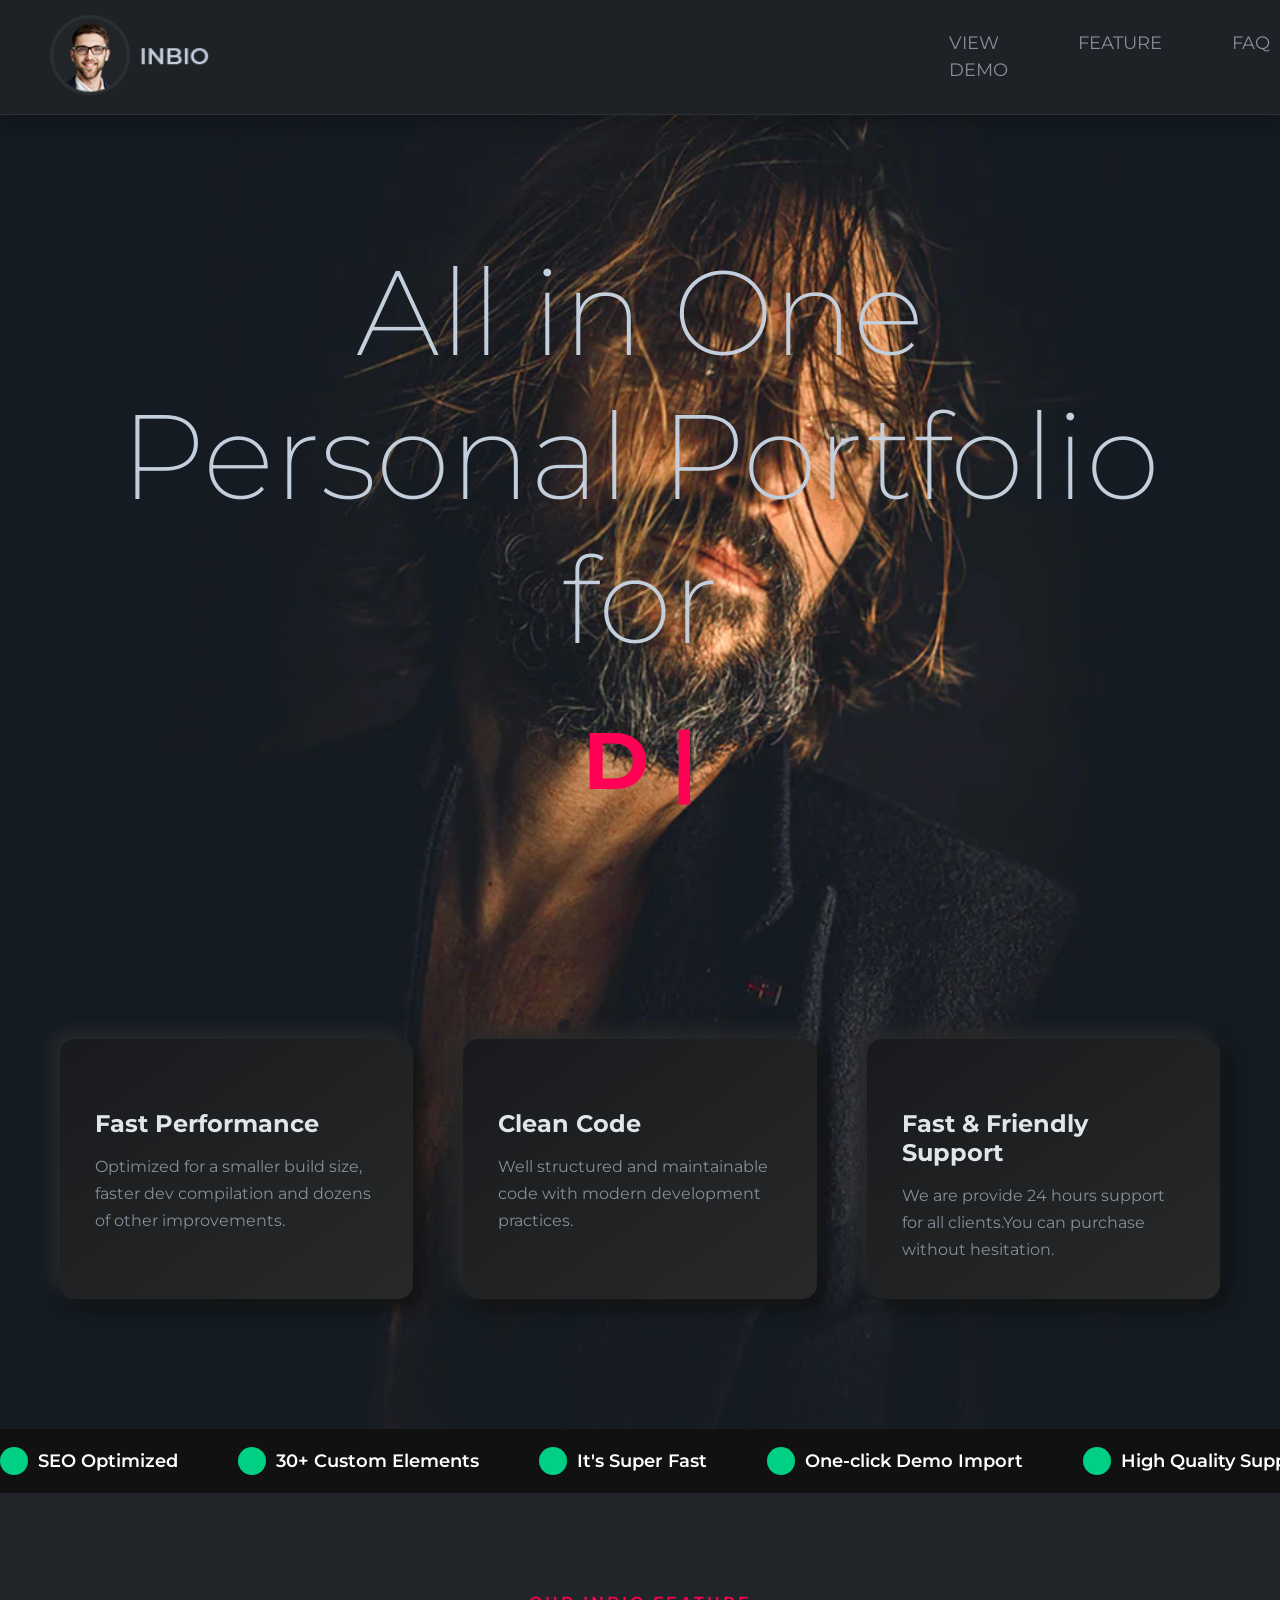
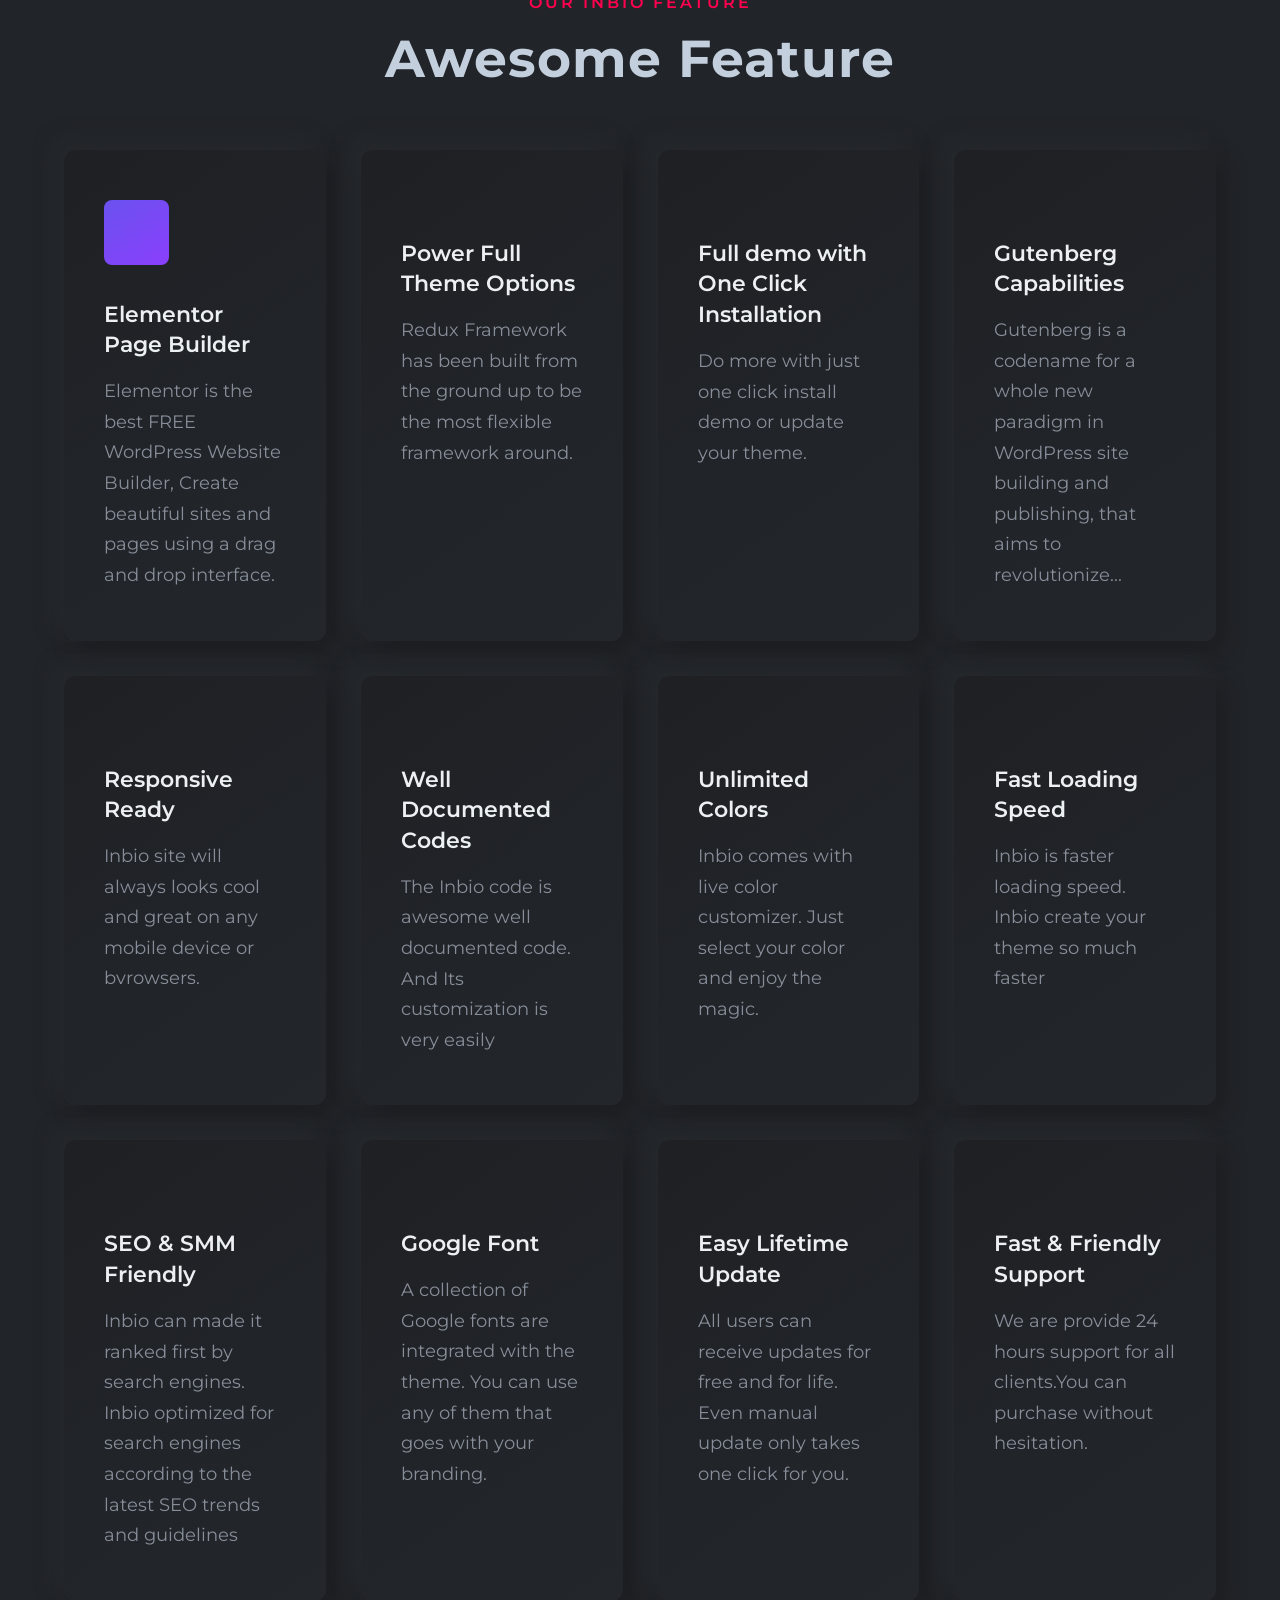
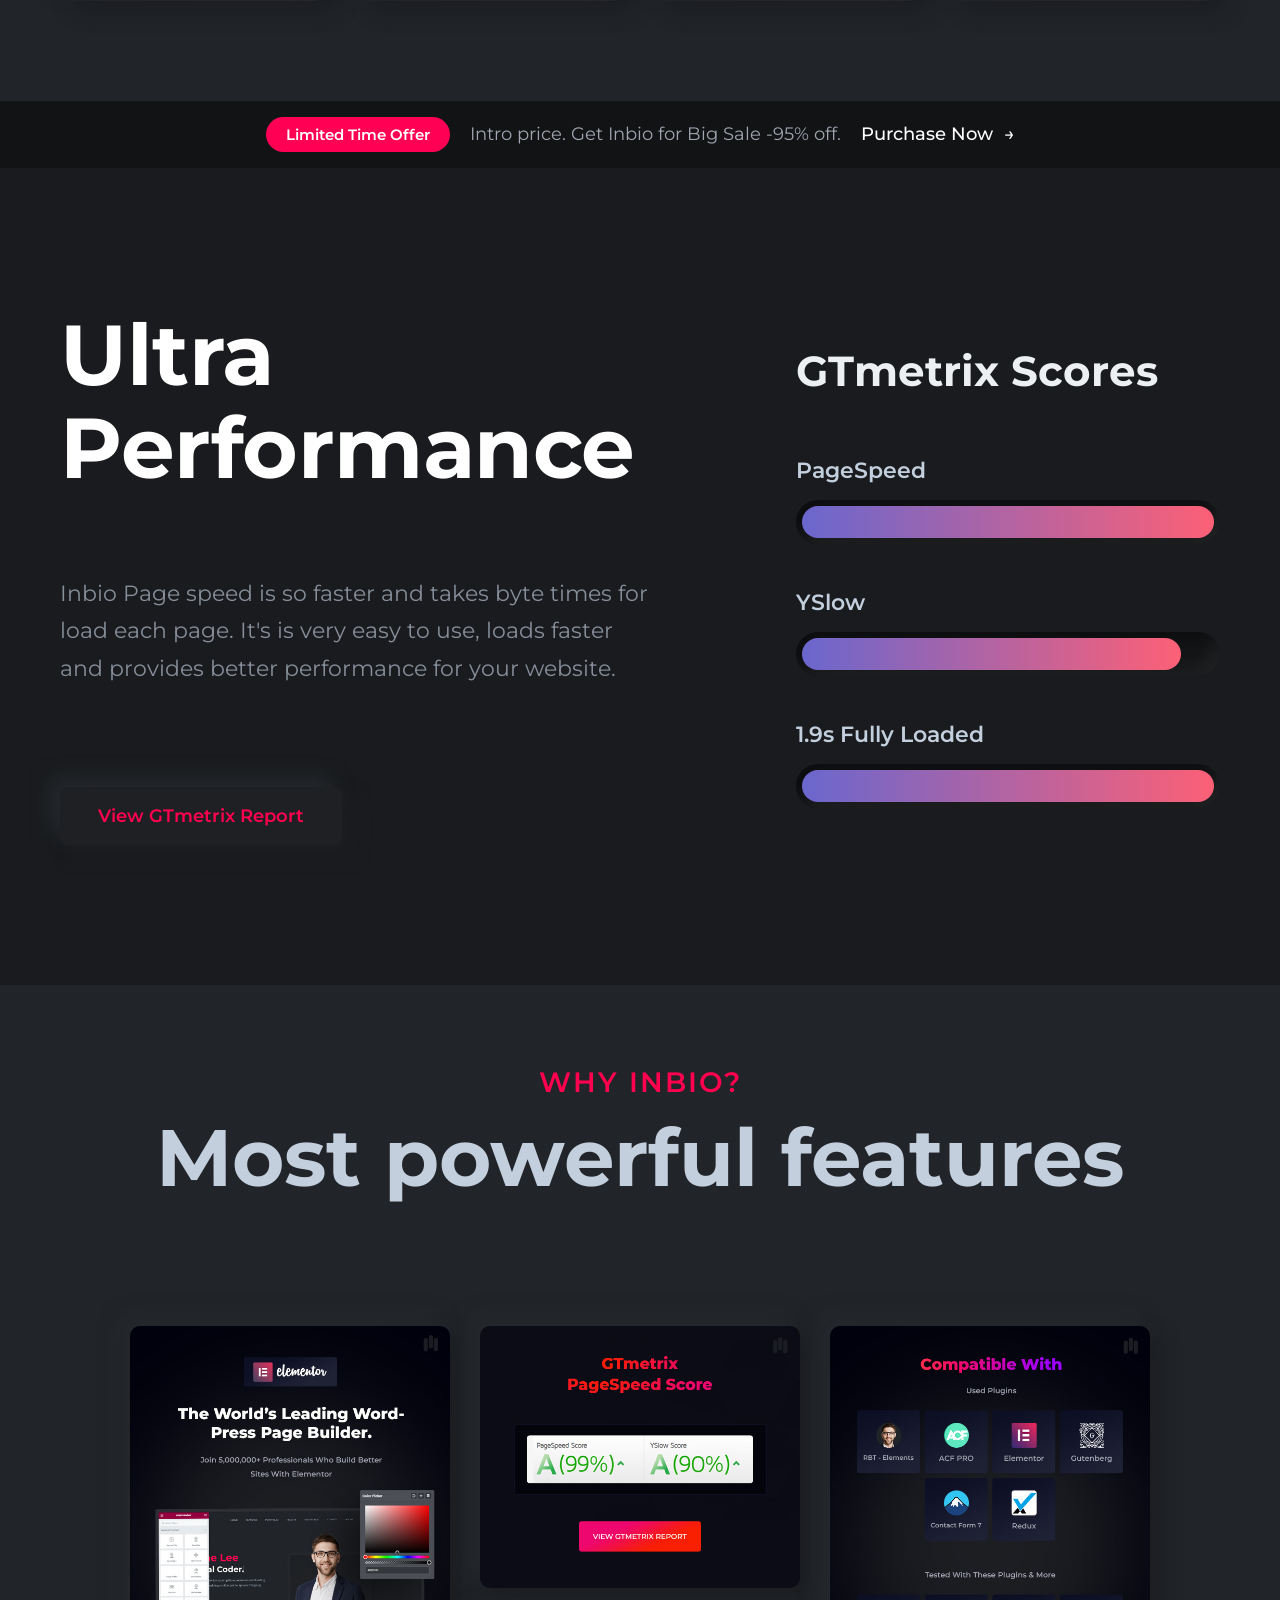
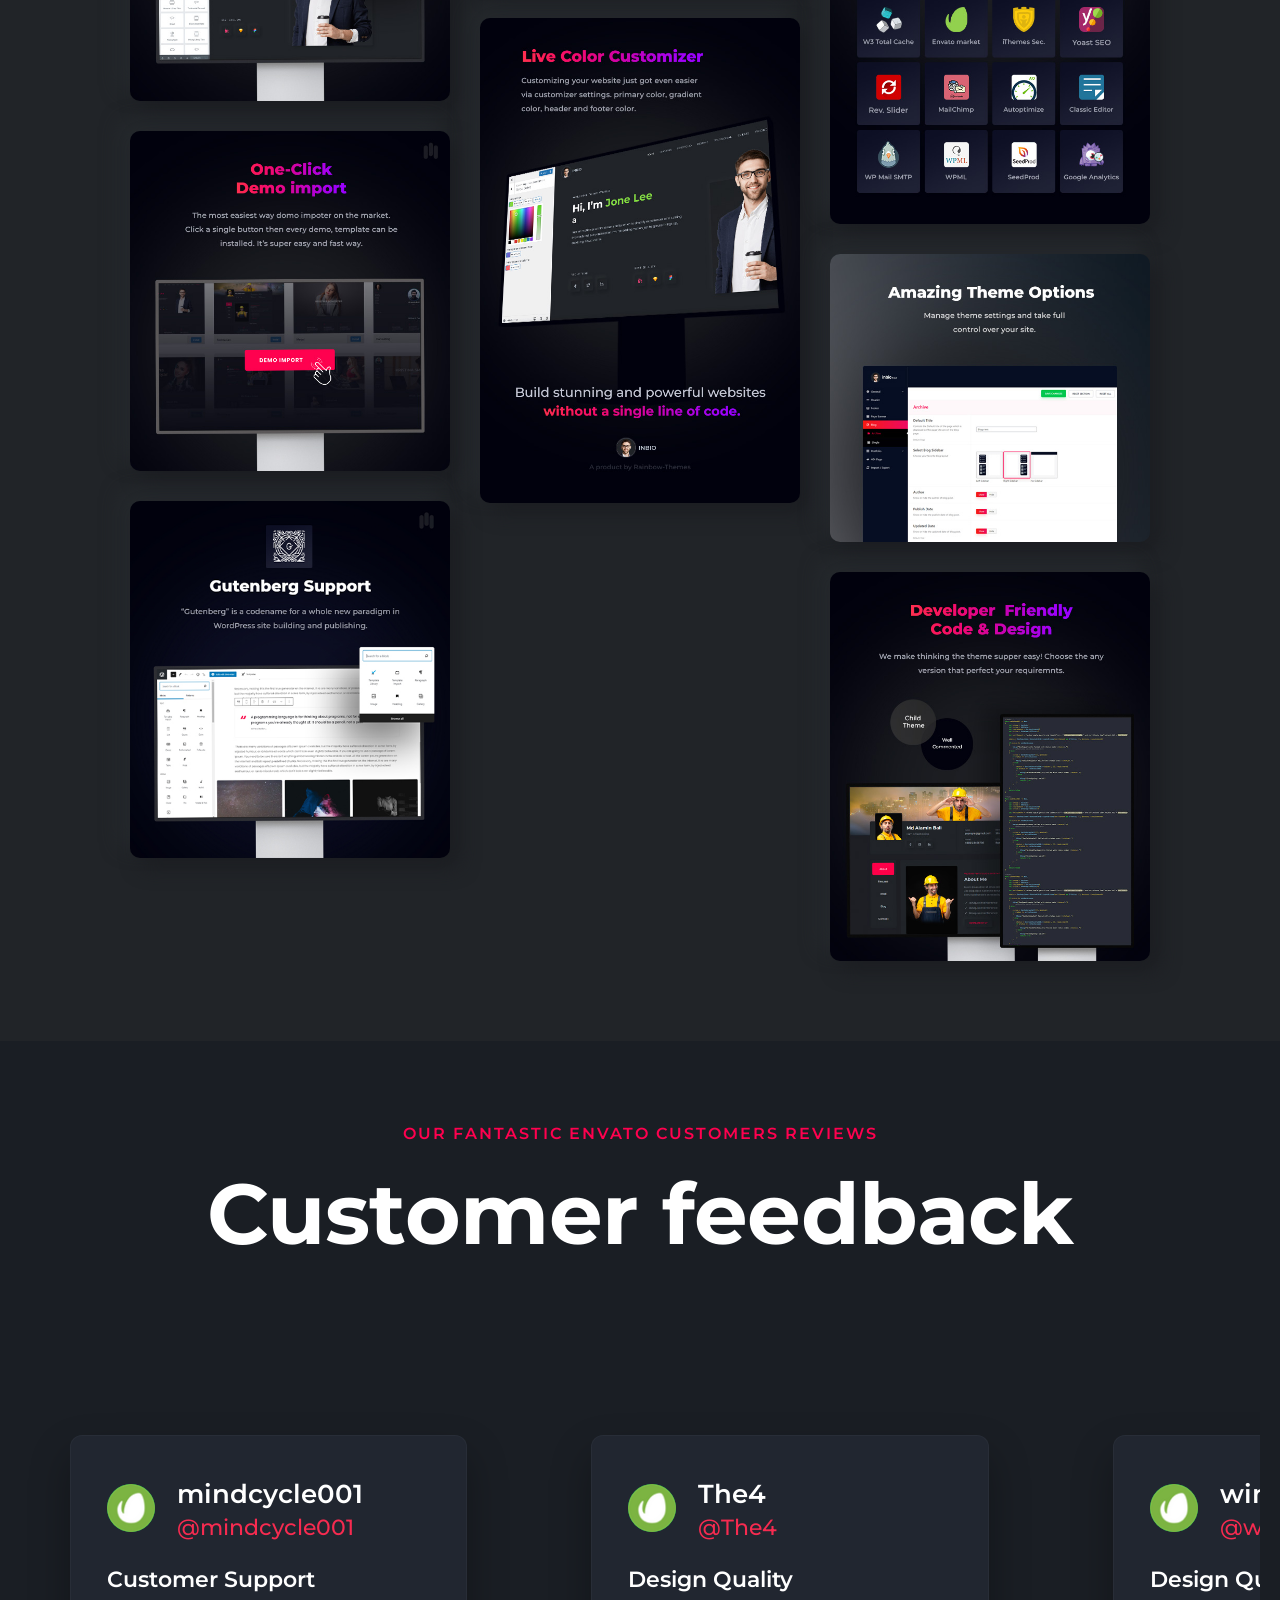
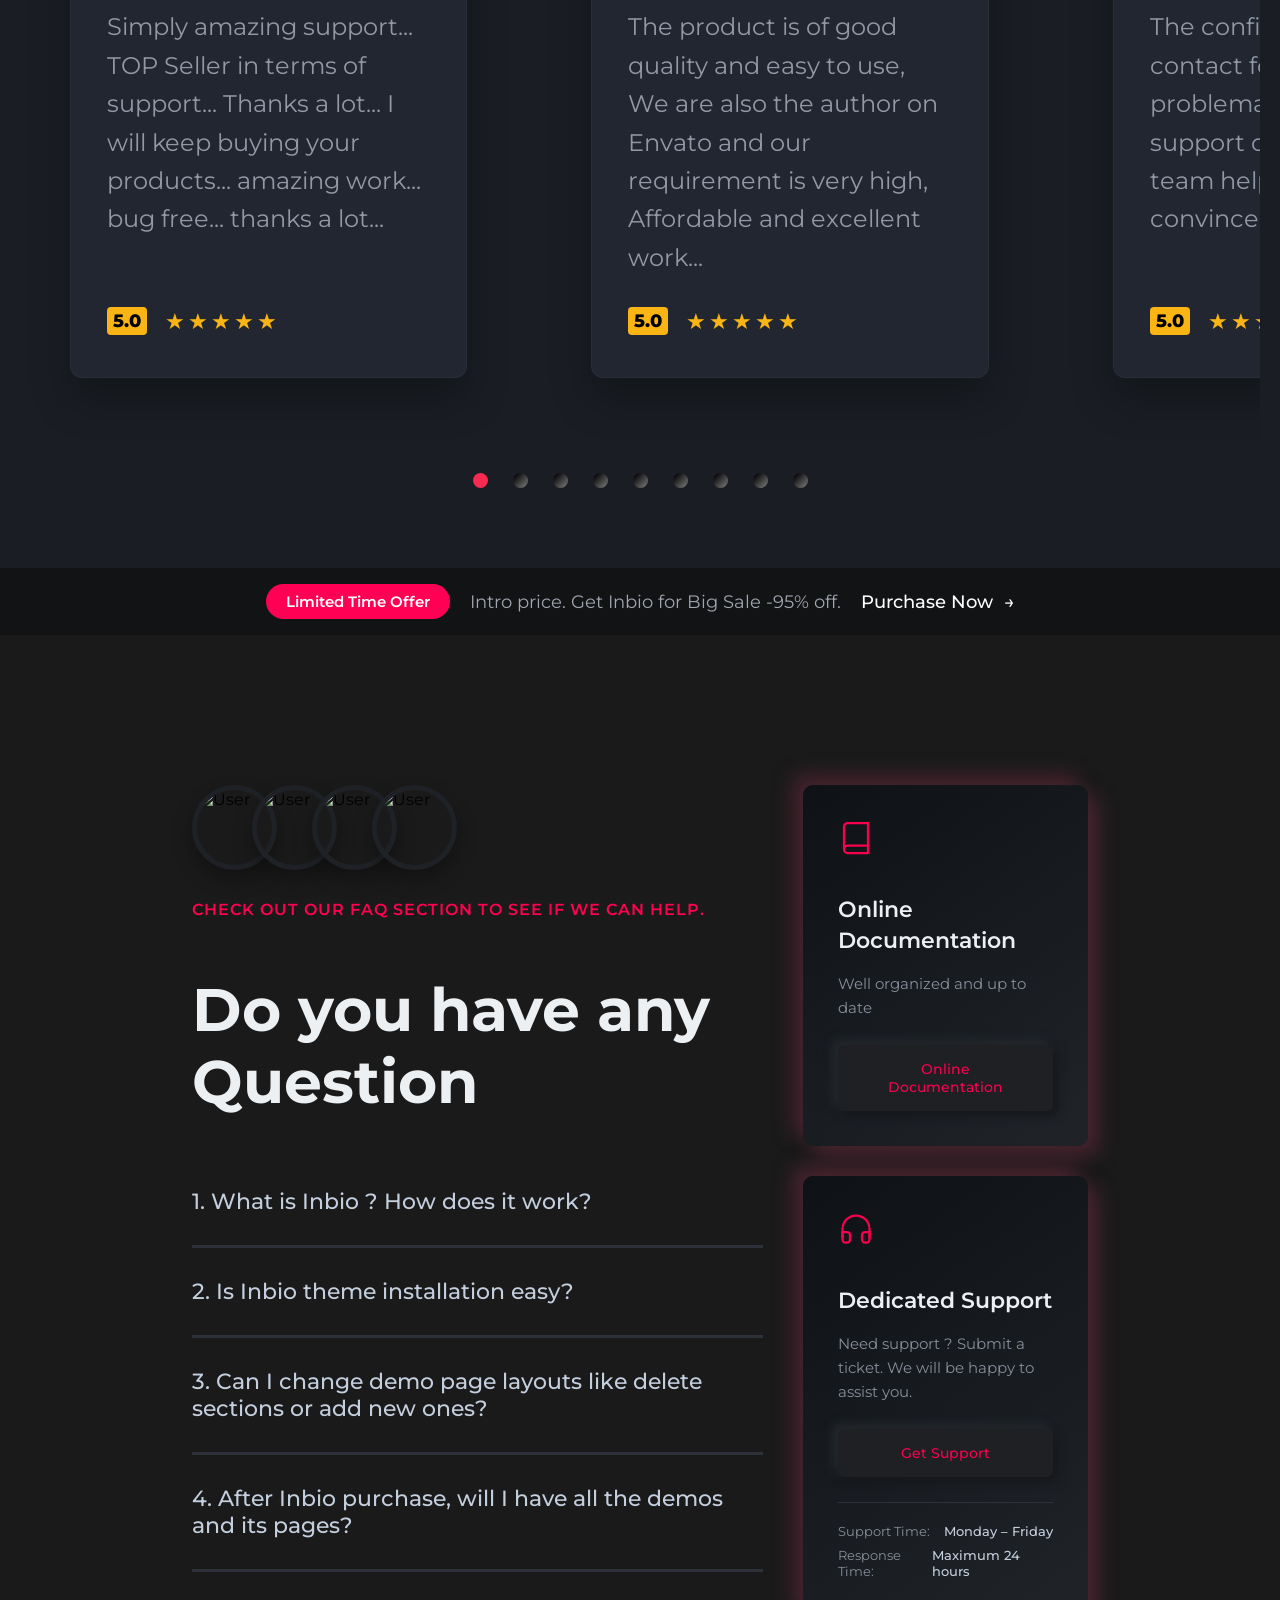
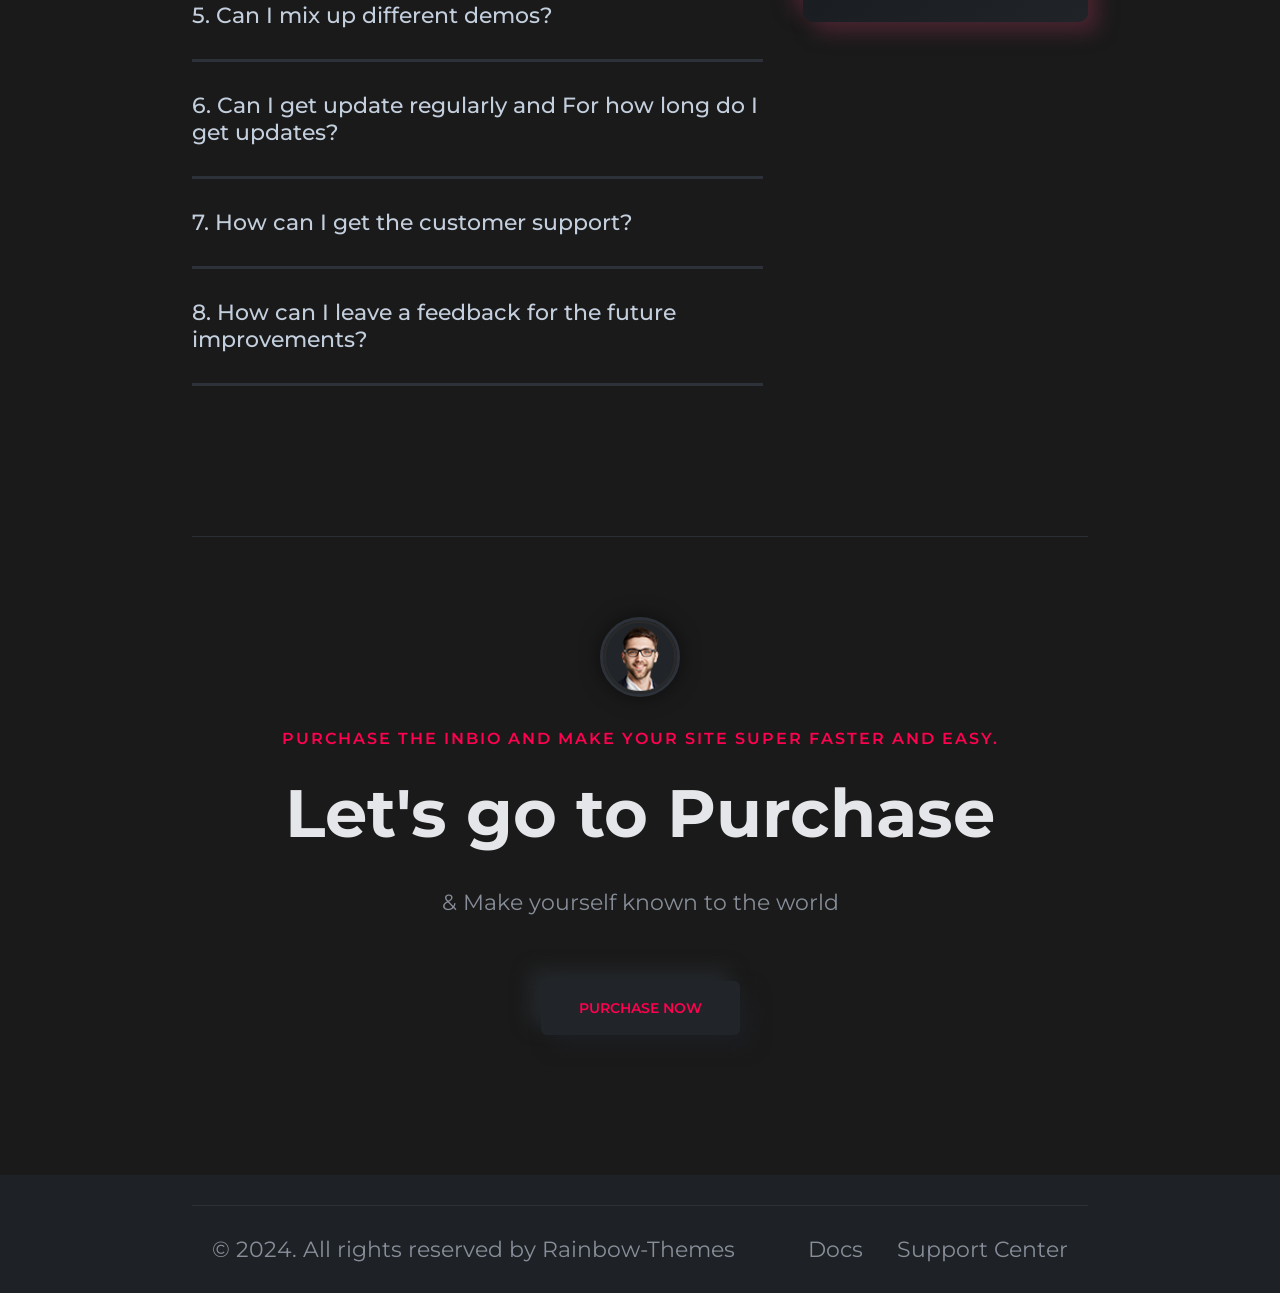
==== commit a8159a02: "gallery-portfolio" ====
--- a/index.html
+++ b/index.html
@@ -26,8 +26,8 @@
             <div class="main-menu-nav">
                 <ul>
                     <li><a href="">VIEW DEMO</a></li>
-                    <li><a href="">FEATURE</a></li>
-                    <li><a href="">FAQ</a></li>
+                    <li><a href="#features">FEATURE</a></li>
+                    <li><a href="#f&q">FAQ</a></li>
                     <li><a href="">DOCUMENTATION</a></li>
                     <li><a href="./html/support.html">FRIENDLY SUPPORT</a></li>
                 </ul>
@@ -183,7 +183,7 @@
 
     <!-- Awesome Feature -->
 
-    <section class="features-section">
+    <section class="features-section" id="features">
         <div class="features-container">
 
             <div class="features-header">
@@ -375,6 +375,35 @@
 
         </div>
     </div>
+
+
+
+
+
+
+
+
+    <!-- gallery-portfolio -->
+
+
+
+    <section class="gallery-portfolio">
+        <div class="gallery-title">
+            <span>WHY INBIO?</span>
+            <h2>Most powerful features</h2>
+        </div>
+
+        <div class="gallery-masonry-wrapper">
+            <div class="gallery-item"><img src="./images/elementor-01.jpg" alt="Feature 1"></div>
+            <div class="gallery-item"><img src="./images/elementor-02.jpg" alt="Feature 2"></div>
+            <div class="gallery-item"><img src="./images/elementor-03.png" alt="Feature 3"></div>
+            <div class="gallery-item"><img src="./images/elementor-04.jpg" alt="Feature 4"></div>
+            <div class="gallery-item"><img src="./images/elementor-05.jpg" alt="Feature 5"></div>
+            <div class="gallery-item"><img src="./images/elementor-06.jpg" alt="Feature 6"></div>
+            <div class="gallery-item"><img src="./images/elementor-07.jpg" alt="Feature 7"></div>
+            <div class="gallery-item"><img src="./images/elementor-08.jpg" alt="Feature 8"></div>
+        </div>
+    </section>
 
 
 
@@ -568,7 +597,7 @@
 
 
 
-    <div class="page-wrapper">
+    <div class="page-wrapper" id="f&q">
 
         <section class="faq-full-section">
             <div class="faq-container">
--- a/style.css
+++ b/style.css
@@ -7,7 +7,9 @@
 
 }
 
-
+html {
+    scroll-behavior: smooth;
+}
 
 
 
@@ -21,6 +23,72 @@
     position: sticky;
 }
 
+/* --- নেভবার স্টাইল --- */
+.full-navber {
+    position: fixed; /* স্ক্রল করলেও যেন ওপরে আটকে থাকে */
+    top: 0;
+    left: 0;
+    width: 100%;
+    z-index: 9999; /* যেন কোনো এলিমেন্ট এর ওপরে চলে না যায় */
+    background-color: #1e2125; /* ডার্ক ব্যাকগ্রাউন্ড */
+    border-bottom: 1px solid #2d3136; /* নিচে হালকা বর্ডার */
+    box-shadow: 0 5px 20px rgba(0, 0, 0, 0.3); /* নিচের দিকে হালকা শ্যাডো */
+    
+    display: flex;
+    justify-content: space-between; /* লোগো, মেনু ও বাটনকে সমান দূরত্বে রাখবে */
+    align-items: center;
+    padding: 15px 50px; /* ডানে-বামে এবং ওপরে-নিচে স্পেসিং */
+    box-sizing: border-box;
+    transition: all 0.3s ease-in-out;
+}
+
+/* লোগো পার্ট */
+.nav-left img {
+    height: 80px; /* লোগোর সাইজ লম্বায় সেট করার জন্য */
+    width: auto;
+    object-fit: contain;
+    border-radius: 10%; /* ছবির ইনবিও লোগোর মতো গোল করার জন্য */
+}
+
+/* মাঝখানের মেনু পার্ট */
+.main-menu-nav ul {
+    display: flex;
+    list-style: none;
+    margin: 0;
+    padding: 0;
+    gap: 30px; 
+    /* মেনুর ভেতরের লিংকগুলোর পারস্পরিক দূরত্ব */
+}
+
+
+/* ডানপাশের PURCHASE NOW বাটন পার্ট */
+.pn-btn {
+    display: inline-block;
+    font-weight: 600;
+    letter-spacing: 1px;
+    border-radius: 6px;
+    box-shadow: 10px 10px 19px #1c1e22, -10px -10px 19px #262a2e; 
+    /* নিওমরফিজম শ্যাডো ইফেক্ট */
+    transition: all 0.3s ease;
+}
+
+/* বাটনে মাউস নিলে ব্যাকগ্রাউন্ড ও কালার পরিবর্তন */
+.pn-btn:hover {
+    background-color: #ff014f;
+    color: #ffffff;
+    box-shadow: 0 5px 15px rgba(255, 1, 79, 0.4);
+    transform: translateY(-2px); /* হালকা একটু ওপরে উঠবে */
+}
+
+/* --- মোবাইল রেসপনসিভ (ঐচ্ছিক কিন্তু দরকারি) --- */
+@media (max-width: 992px) {
+    .full-navber {
+        padding: 15px 20px;
+    }
+    .main-menu-nav {
+        display: none; /* মোবাইলে মেনু হাইড রাখার জন্য, পরবর্তীতে হ্যামবার্গার মেনু করতে পারেন */
+    }
+}
 
 
 .full-navber .main-menu-nav ul {
@@ -103,7 +171,7 @@
     justify-content: center;
     align-items: center;
     text-align: center;
-    margin: 30px 0;
+    margin: 0px 0;
     padding: 40px;
 }
 
@@ -111,6 +179,7 @@
     word-break: break-word;
     font-style: normal;
     font-weight: 200;
+    margin-top: 200px;
 }
 
 
@@ -643,6 +712,98 @@
 }
 
 
+
+
+
+
+
+
+
+/* gallery-portfolio */
+
+
+
+
+
+
+
+/* মূল সেকশনের স্টাইল */
+.gallery-portfolio {
+  background-color: #212428; /* ডার্ক ব্যাকগ্রাউন্ড */
+  padding: 80px 40px;
+  font-family: sans-serif;
+}
+
+/* টাইটেল সেকশন */
+.gallery-title {
+  text-align: center;
+  margin-bottom: 50px;
+}
+.gallery-title span {
+  color: #ff014f;
+  font-size: 28px;
+  letter-spacing: 2px;
+  font-weight: 600;
+  display: block;
+  margin-bottom: 10px;
+}
+.gallery-title h2 {
+  color: #c4cfde;
+  font-size: 80px;
+  font-weight: 700;
+  margin: 0;
+  margin-bottom: 120px;
+}
+
+/* ম্যাসনরি র্যাপার (এখানেই মূল ট্রিক) */
+.gallery-masonry-wrapper {
+  column-count: 3; /* কলামের সংখ্যা ৩টি */
+  column-gap: 30px; /* কলামগুলোর মাঝের দূরত্ব */
+  max-width: 85%;
+  margin: 0 auto;
+}
+
+/* প্রতিটি ইমেজের বক্স বা আইটেম */
+.gallery-item {
+  background-color: #1e2024;
+  border-radius: 10px;
+  margin-bottom: 30px; /* ওপর-নিচের দূরত্ব */
+  break-inside: avoid; /* ইমেজ যেন কলামের মাঝে ভেঙে না যায় */
+  box-shadow: 10px 10px 19px #1c1e22, -10px -10px 19px #262a2e;
+  overflow: hidden;
+  transition: transform 0.3s ease;
+}
+
+.gallery-item:hover {
+  transform: translateY(-5px);
+}
+
+/* ইমেজের উইথ সমান এবং হাইট অটো করার জন্য */
+.gallery-item img {
+  width: 100%;
+  height: auto;
+  display: block;
+}
+
+/* রেসপন্সিভ (ট্যাবলেট ও মোবাইলের জন্য) */
+@media (max-width: 992px) {
+  .gallery-masonry-wrapper {
+    column-count: 2; /* ট্যাবলেটে ২টি কলাম দেখাবে */
+  }
+}
+
+@media (max-width: 576px) {
+  .gallery-masonry-wrapper {
+    column-count: 1; /* মোবাইলে ১টি কলাম দেখাবে */
+  }
+}
+
+
+
+
+
+
+
 /* Customer feedback  */
 
 
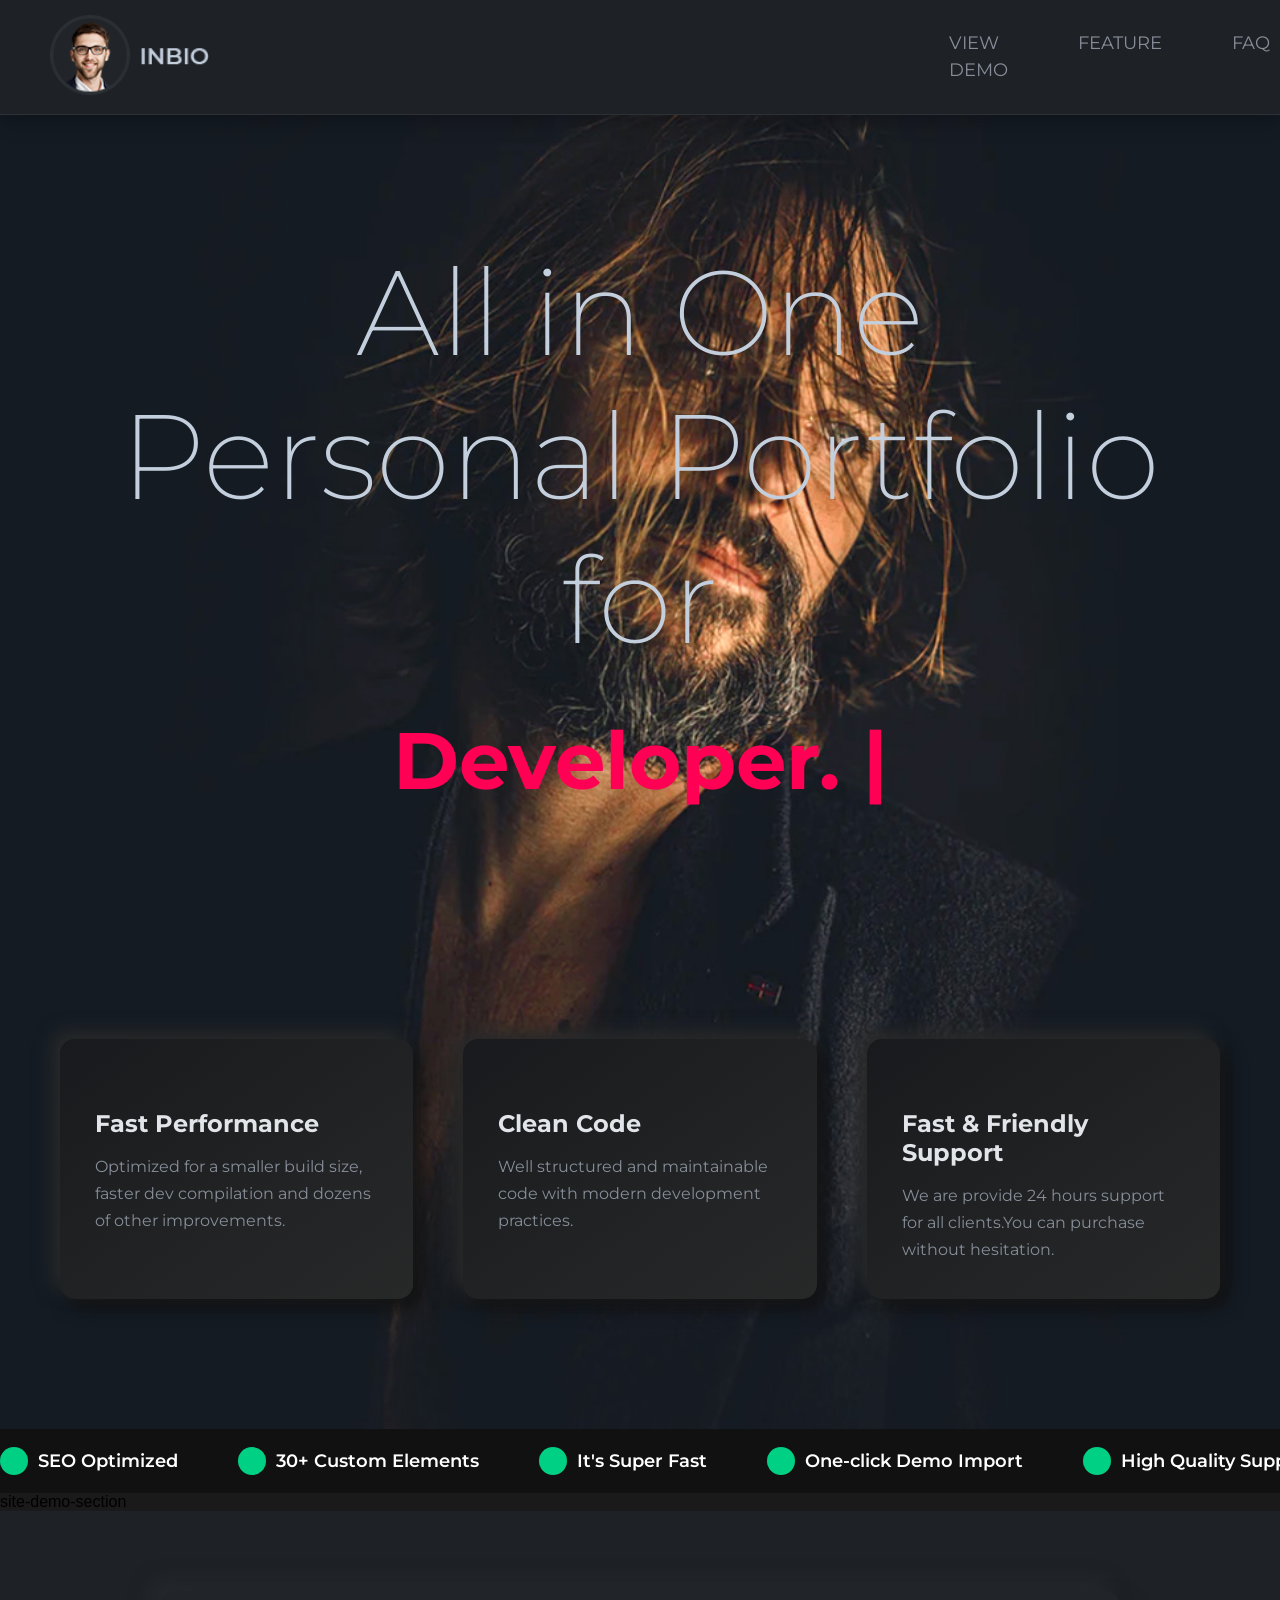
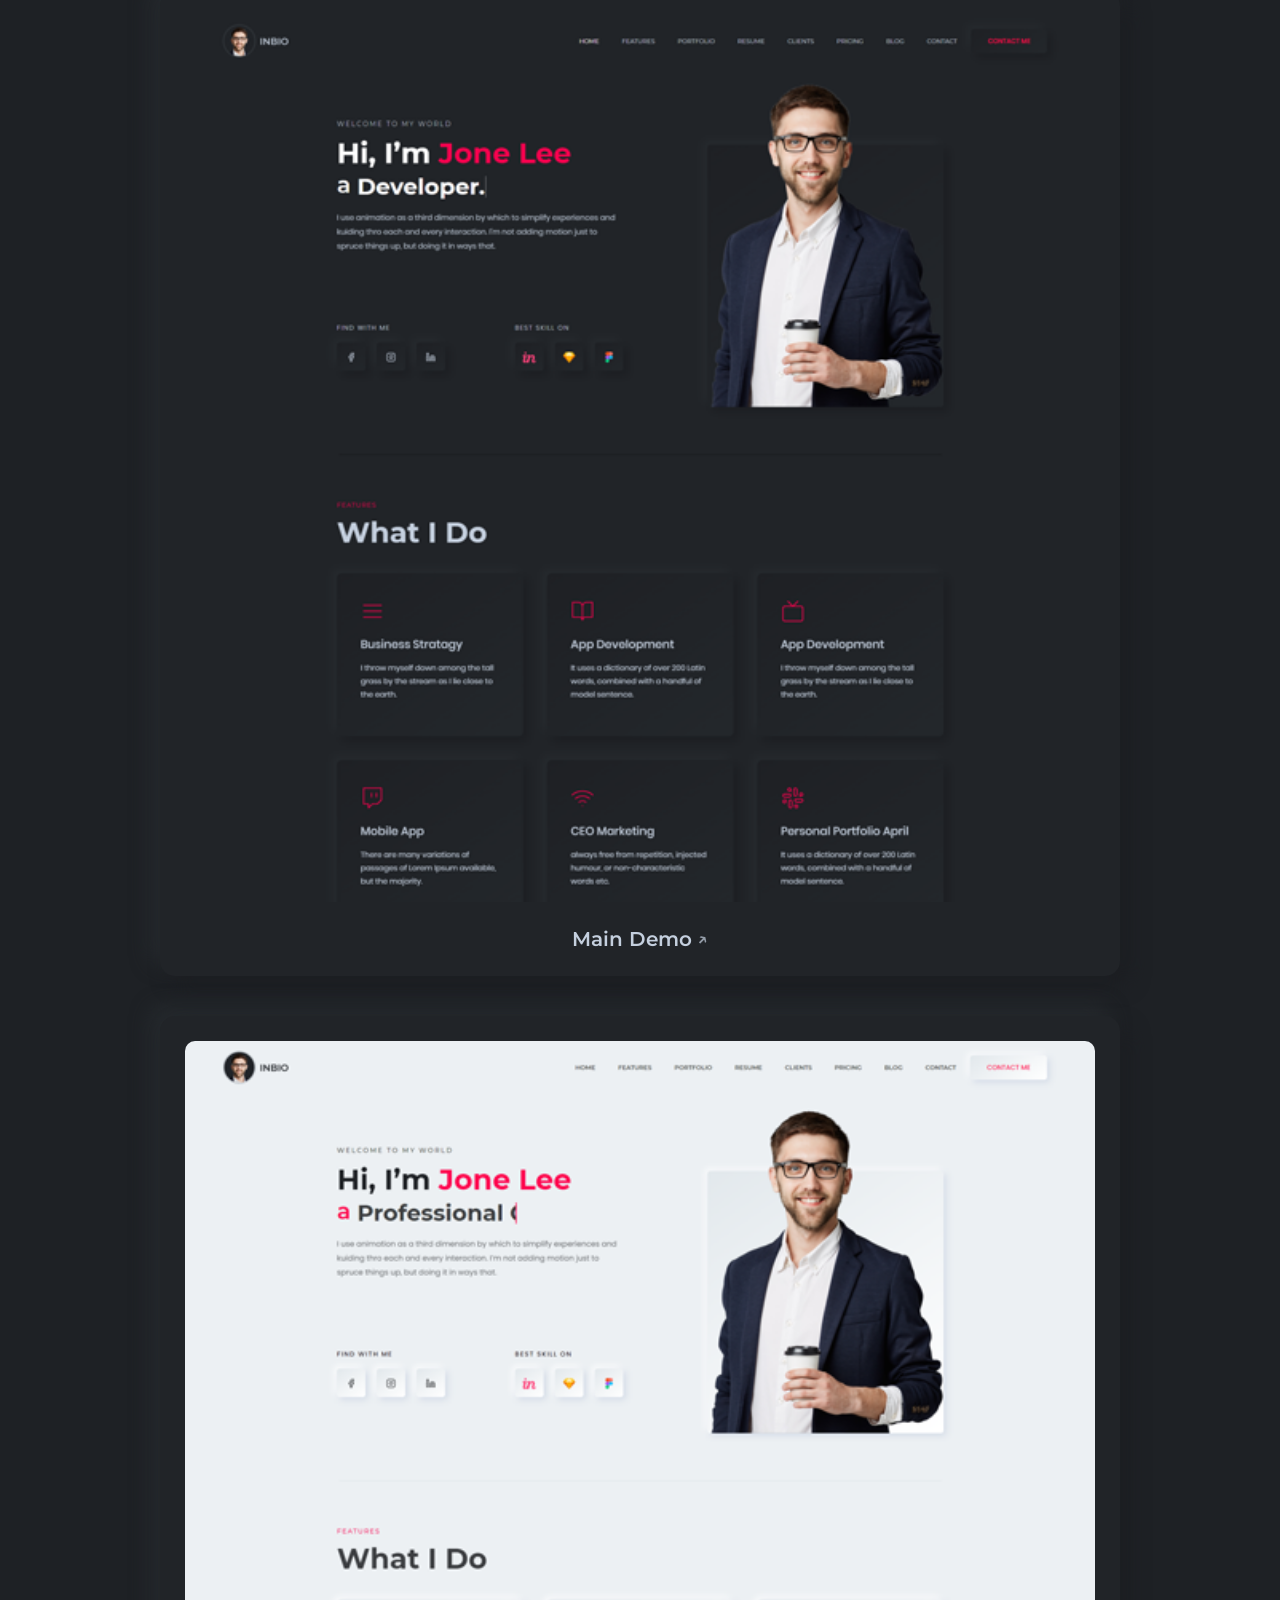
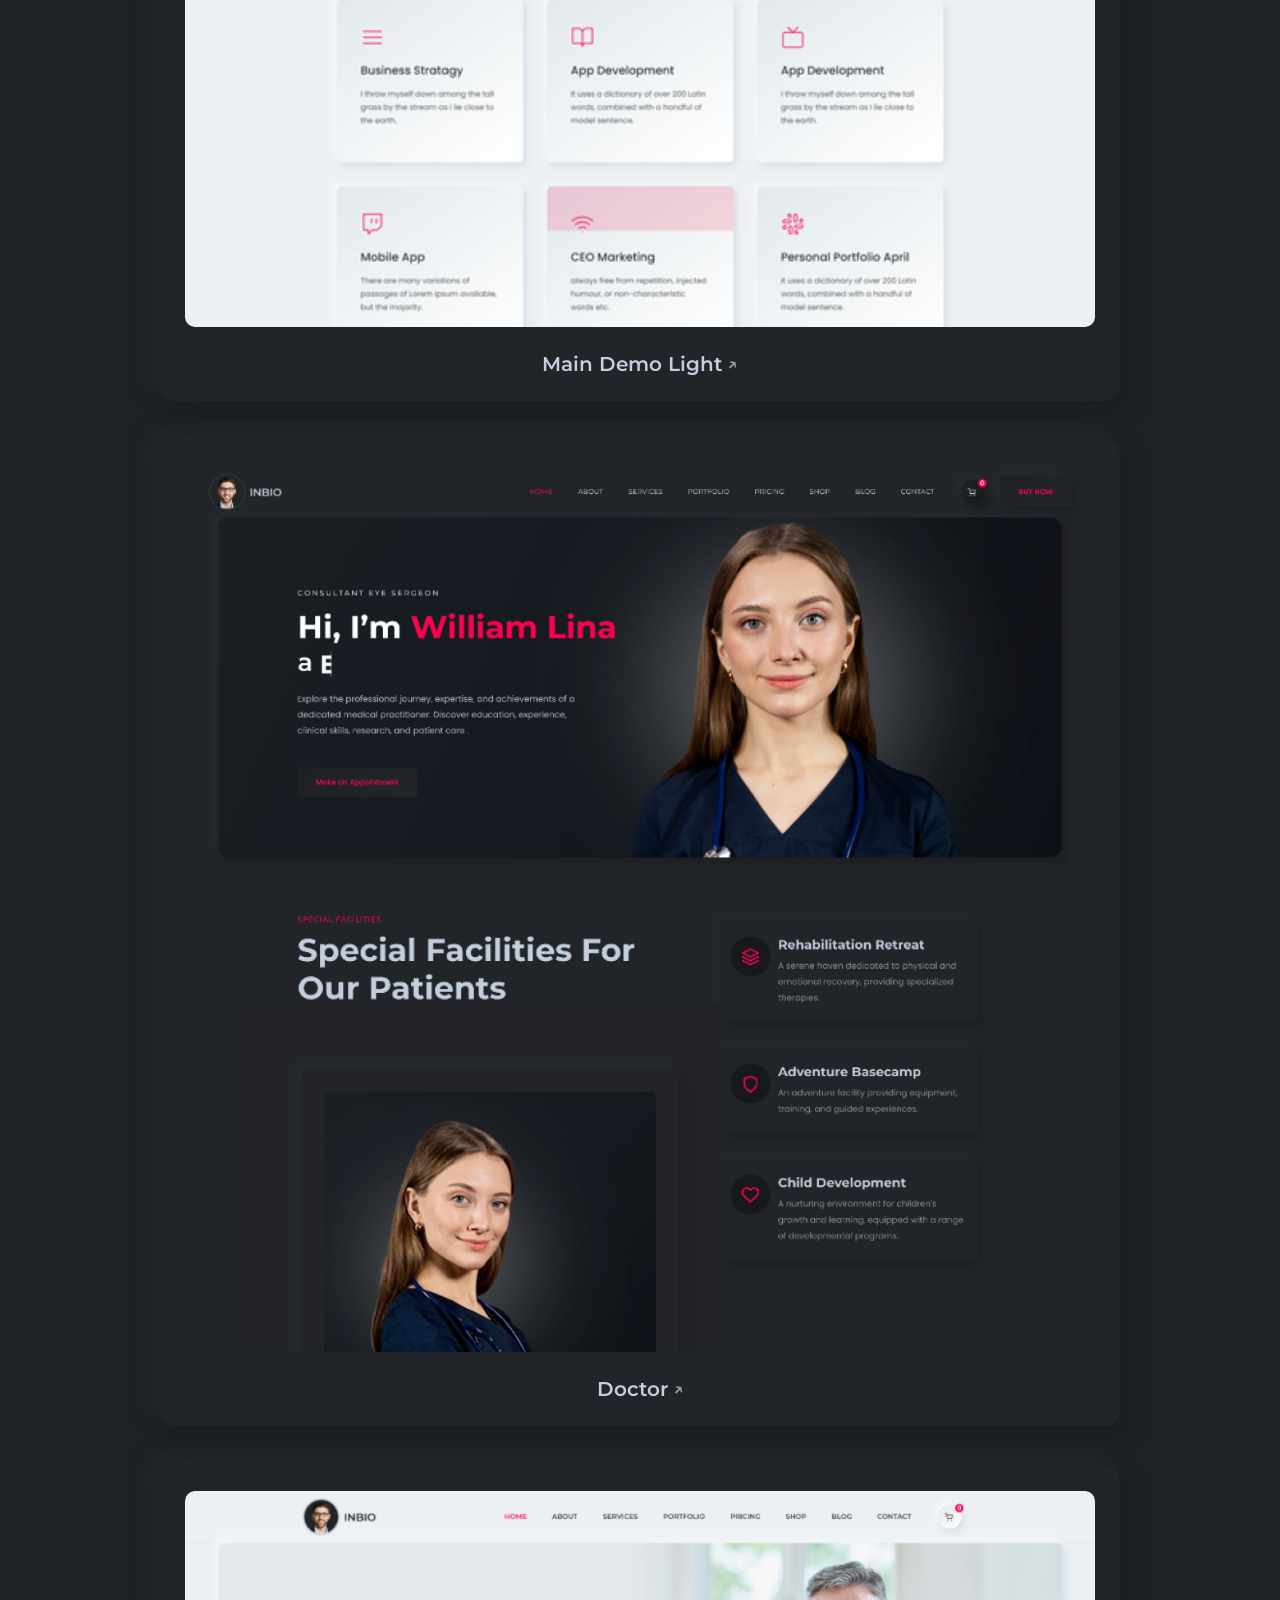
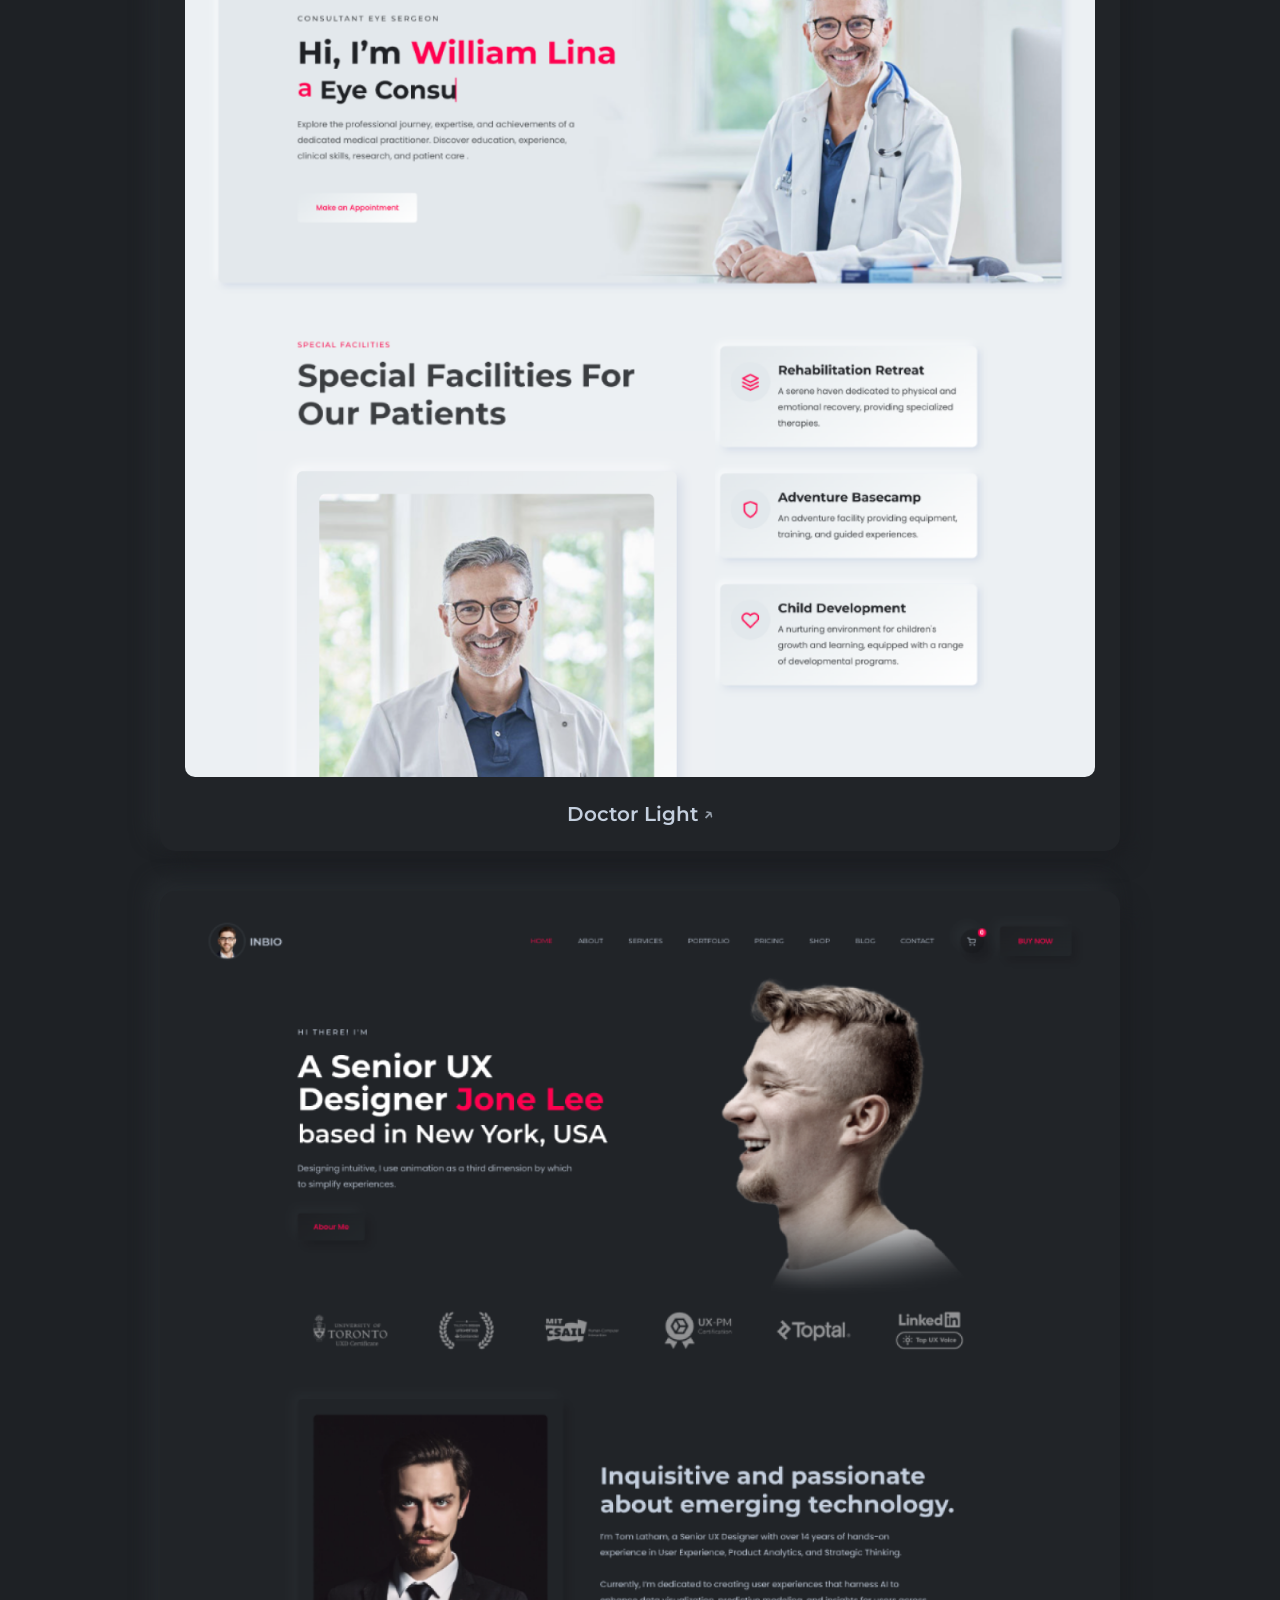
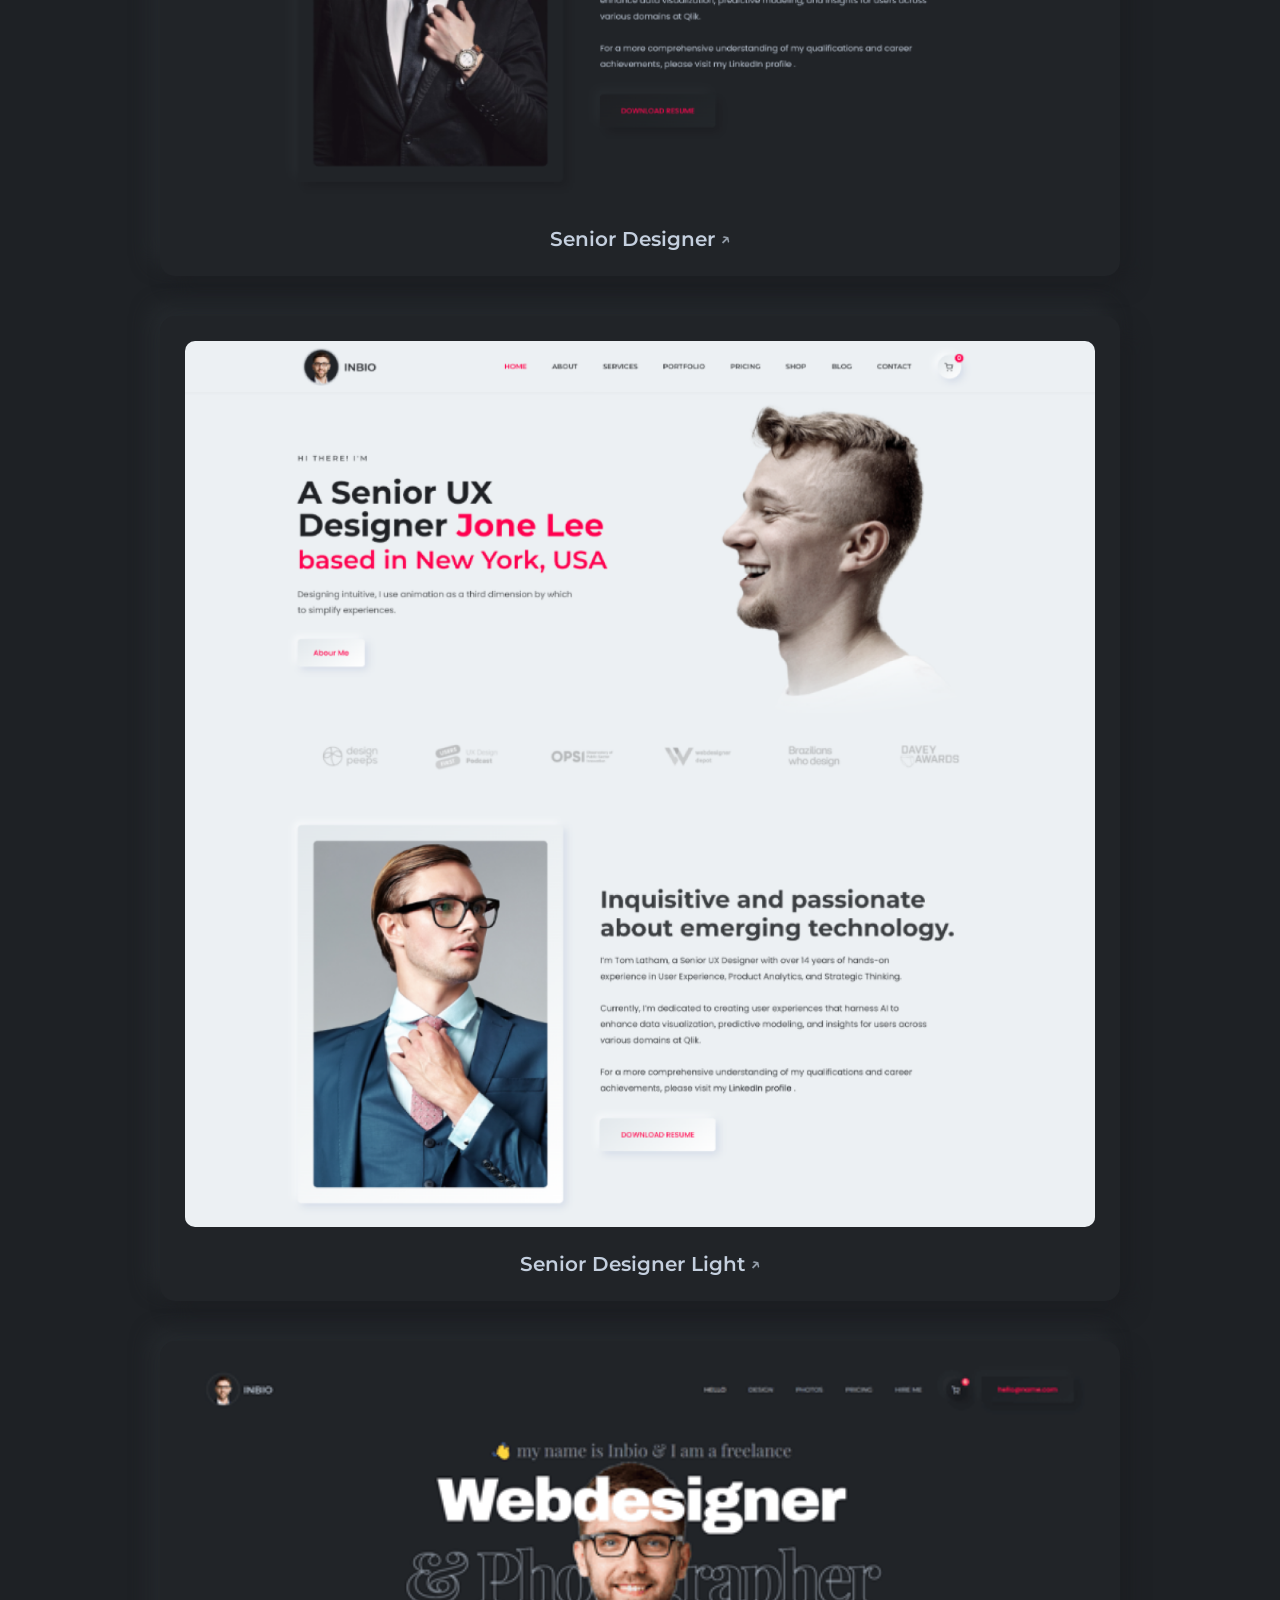
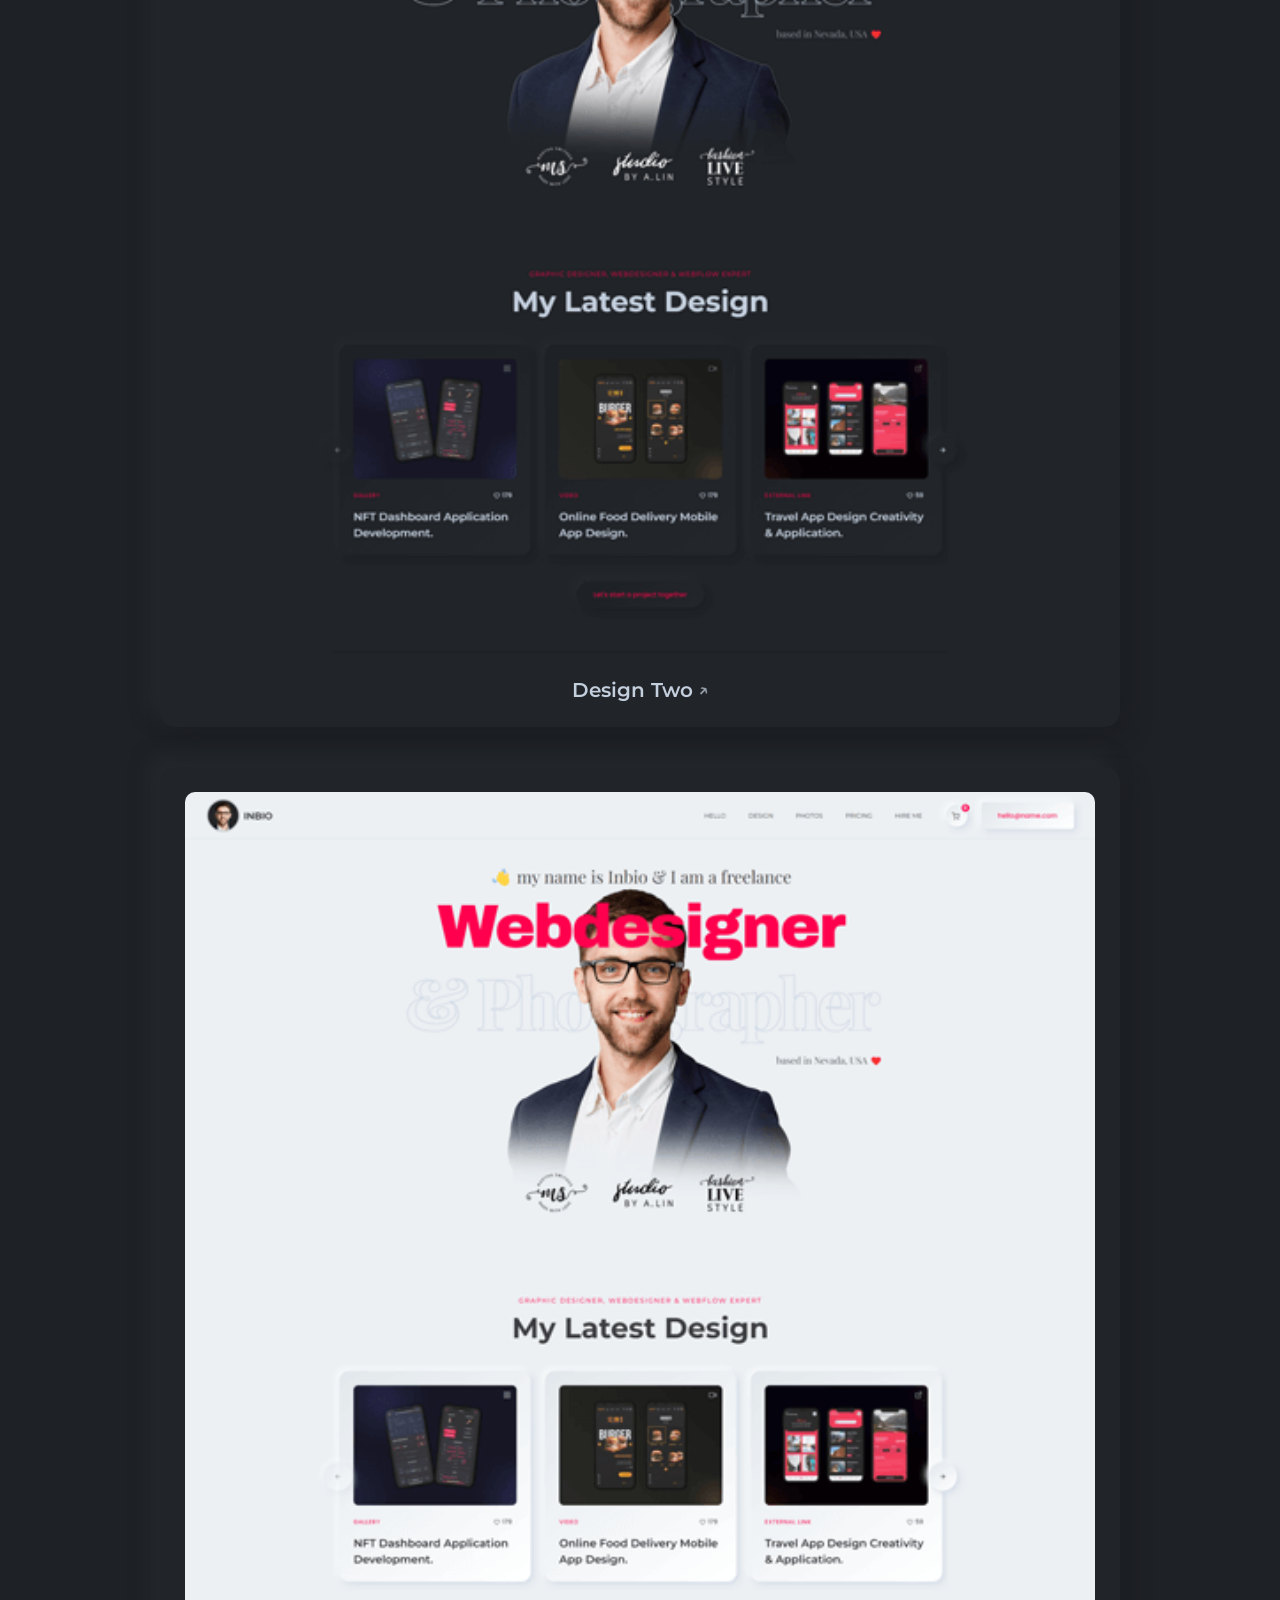
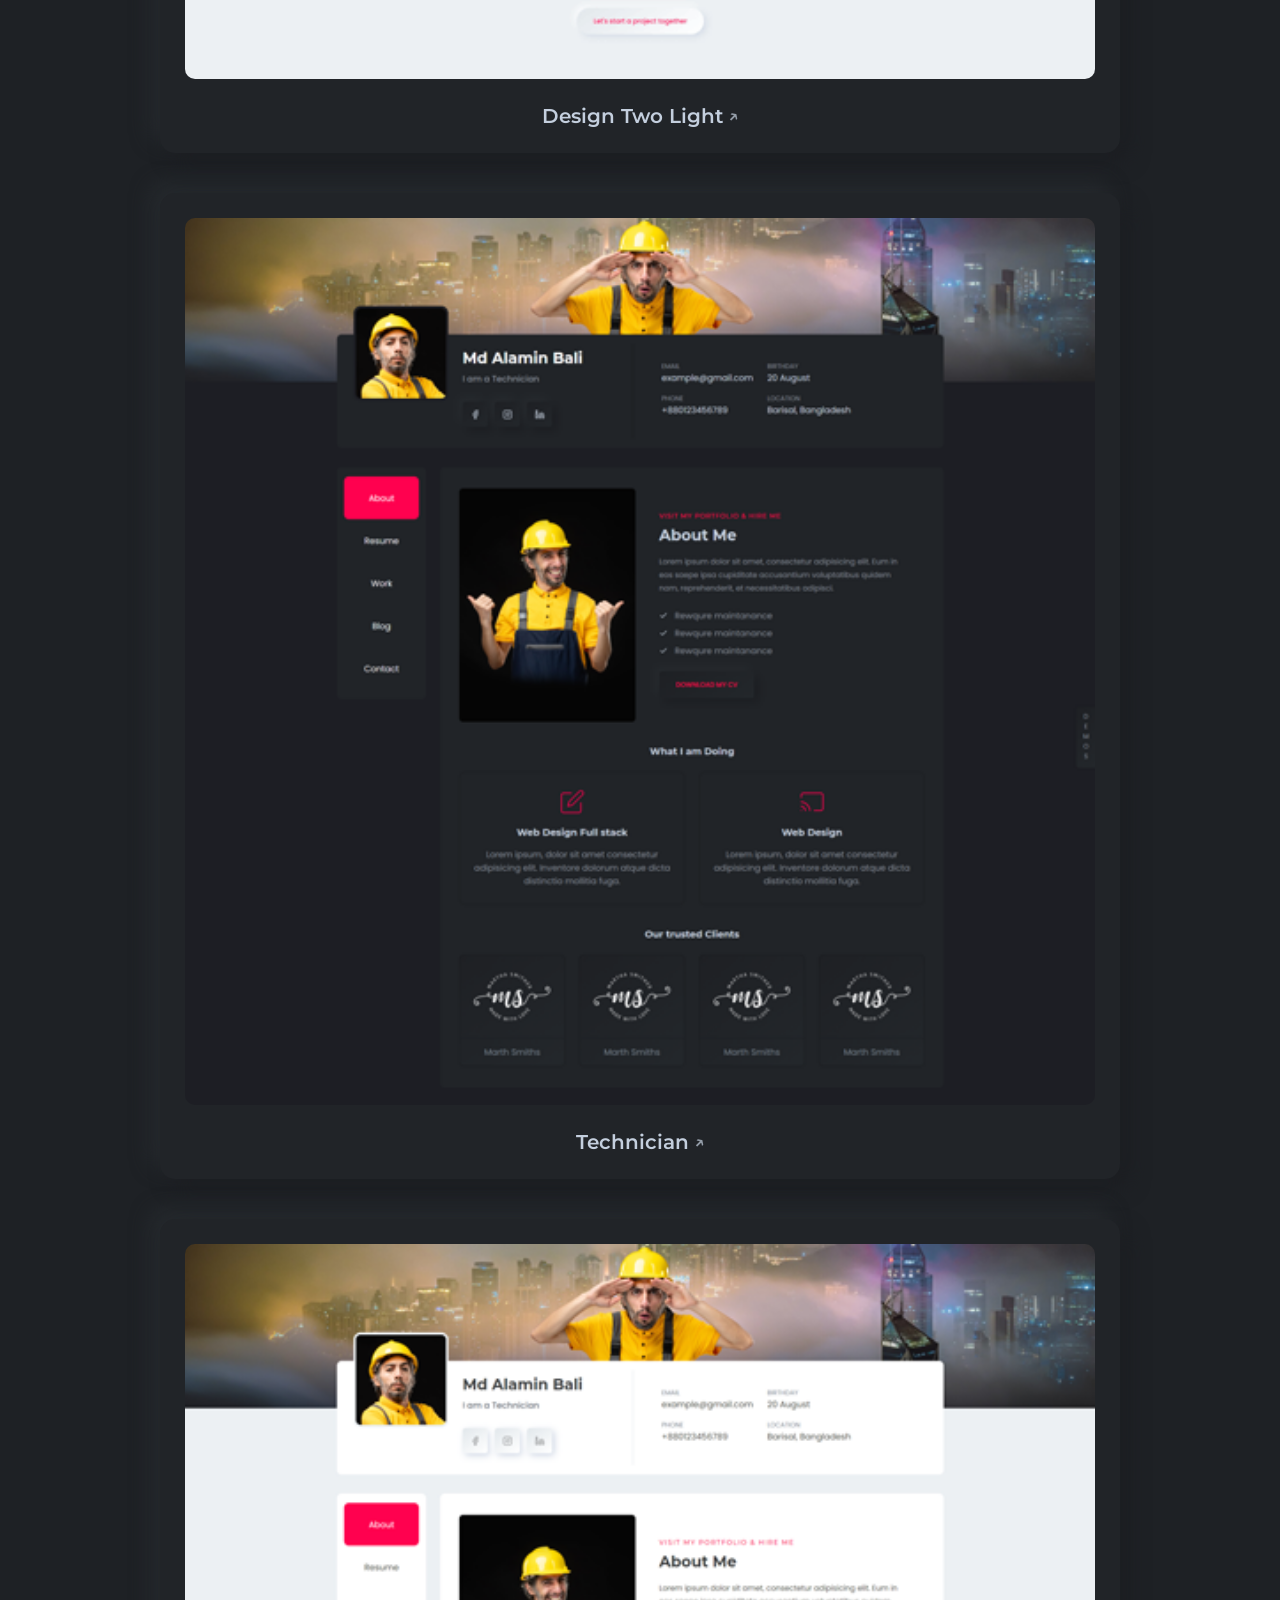
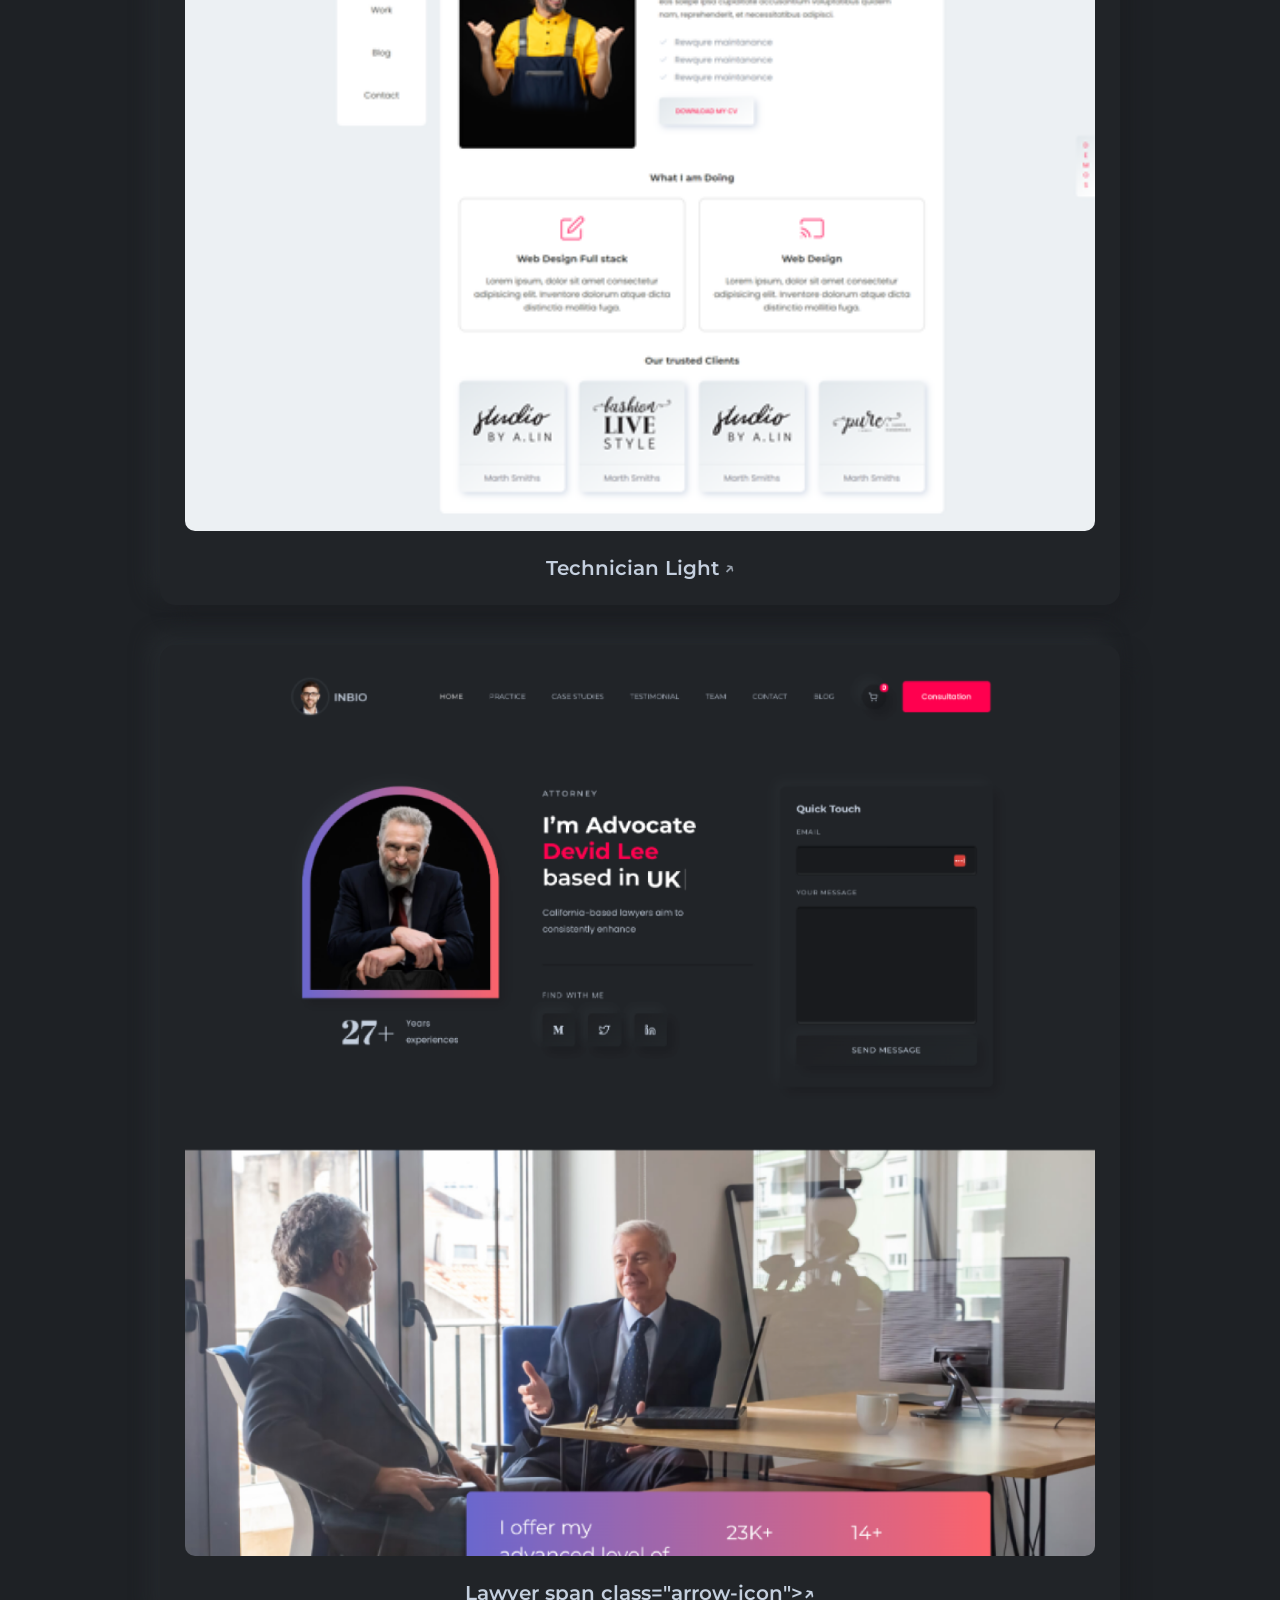
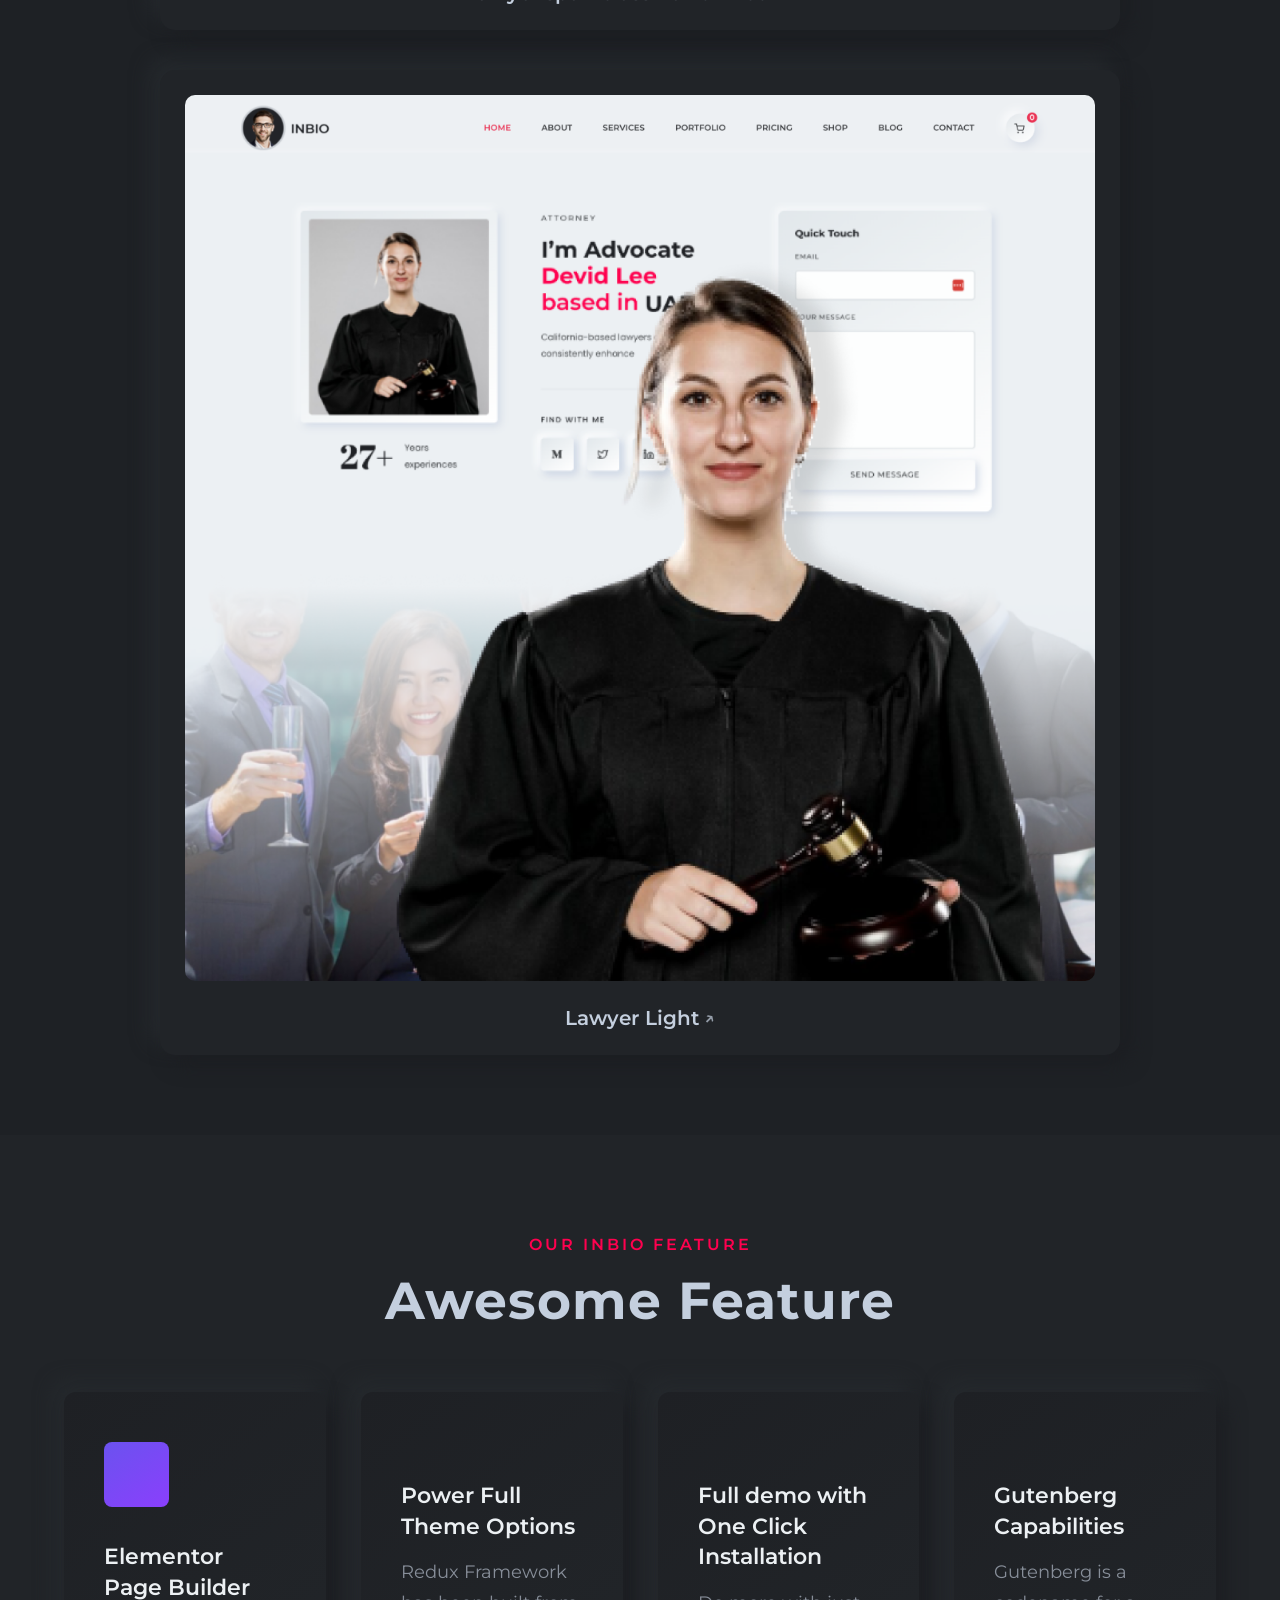
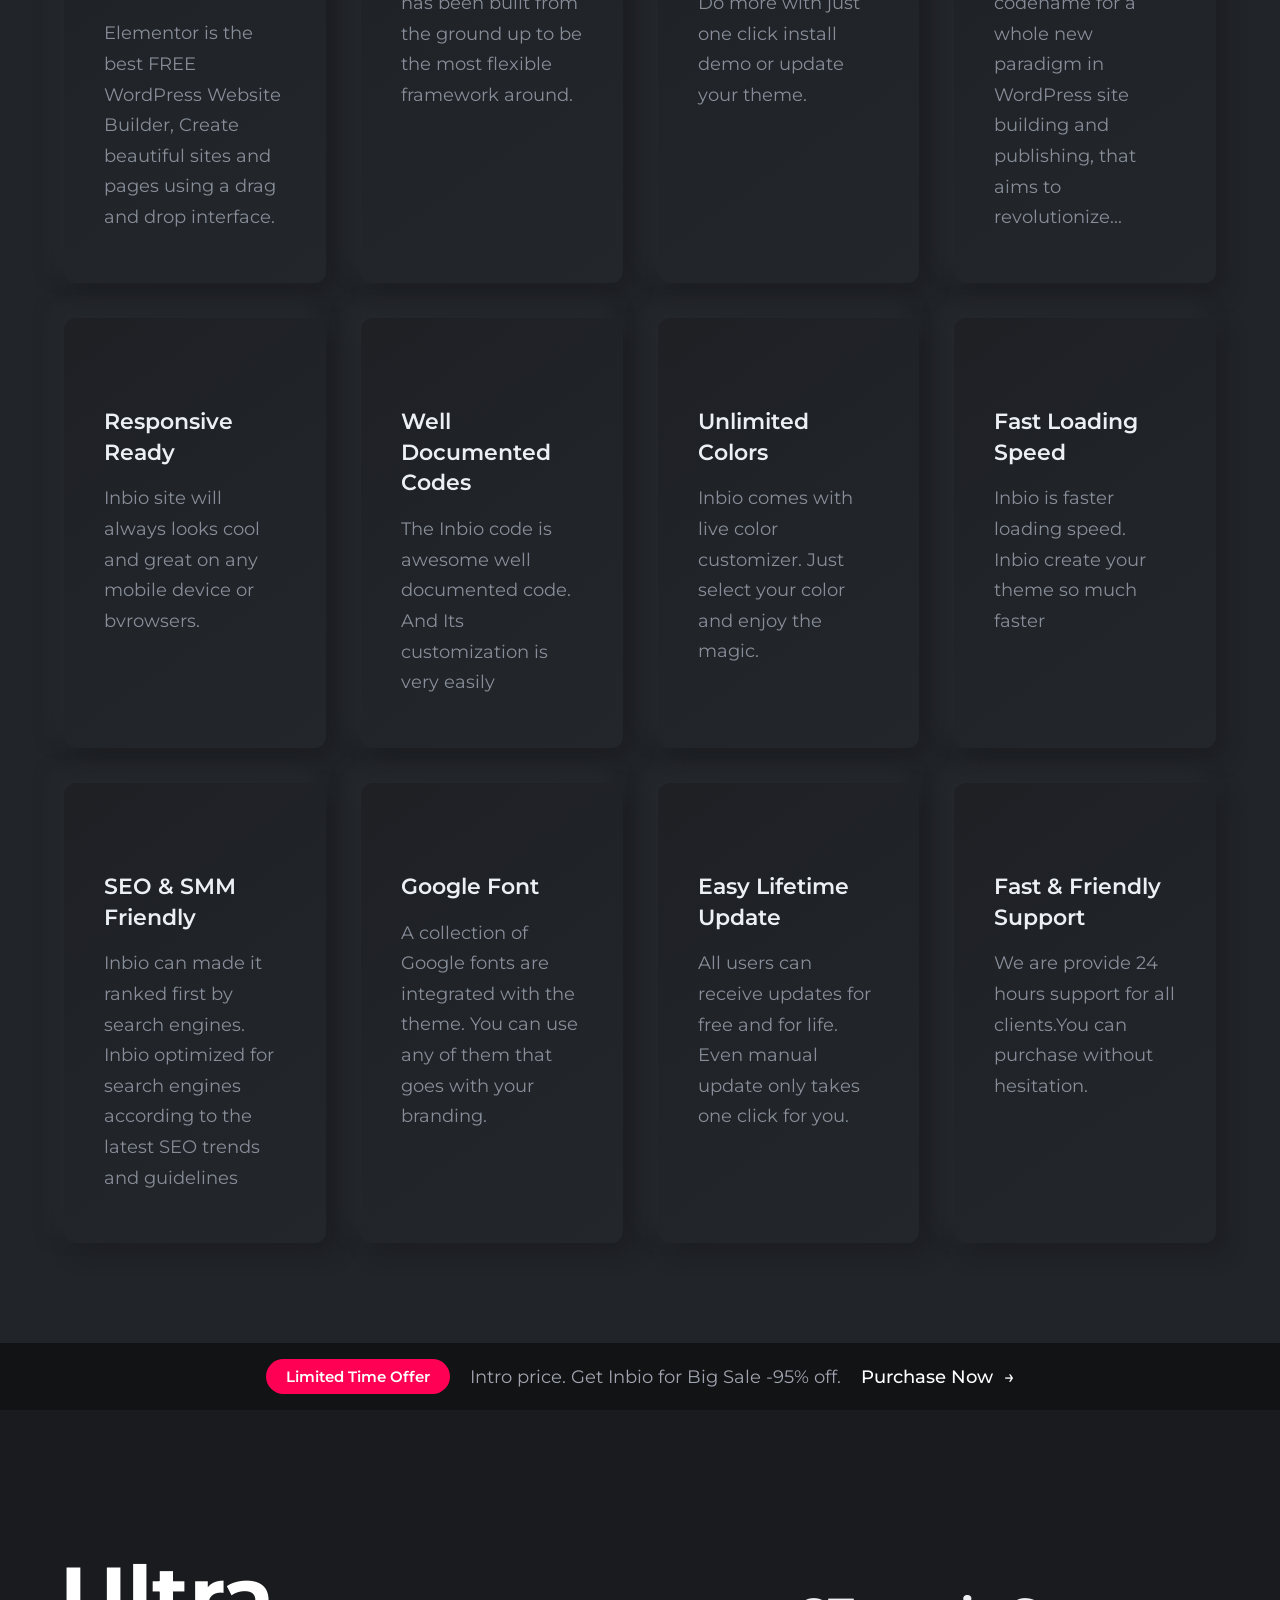
==== commit 90d00d50: "Demo Section" ====
--- a/index.html
+++ b/index.html
@@ -180,6 +180,210 @@
 
         </section>
     </main>
+
+
+
+
+
+
+
+
+
+
+
+
+
+site-demo-section
+
+
+
+
+<section class="site-demo-section">
+  <div class="demo-container">
+    
+    <!-- ১ নম্বর ওয়েবসাইট ডেমো কার্ড -->
+    <a href="https://your-website-link1.com" target="_blank" class="demo-card">
+      <div class="demo-image-box">
+        <img src="./images/main-demo.png" alt="Main Demo">
+        <!-- হোভার করলে যে বাটনটি মাঝখান থেকে আসবে -->
+        <div class="demo-overlay">
+          <span class="preview-btn">Live Preview <i class="fas fa-external-link-alt"></i></span>
+        </div>
+      </div>
+      <div class="demo-info">
+        <h3>Main Demo <span class="arrow-icon">↗</span></h3>
+      </div>
+    </a>
+
+    <!-- ২ নম্বর ওয়েবসাইট ডেমো কার্ড -->
+    <a href="https://your-website-link2.com" target="_blank" class="demo-card">
+      <div class="demo-image-box">
+        <img src="./images/main-demo-white.png" alt="Main Demo Light">
+        <div class="demo-overlay">
+          <span class="preview-btn">Live Preview <i class="fas fa-external-link-alt"></i></span>
+        </div>
+      </div>
+      <div class="demo-info">
+        <h3>Main Demo Light <span class="arrow-icon">↗</span></h3>
+      </div>
+    </a>
+
+
+    <!-- ৩ নম্বর ওয়েবসাইট ডেমো কার্ড -->
+    <a href="https://your-website-link3.com" target="_blank" class="demo-card">
+      <div class="demo-image-box">
+        <img src="./images/doctor-dark.png" alt="Doctor Website">
+        <div class="demo-overlay">
+          <span class="preview-btn">Live Preview <i class="fas fa-external-link-alt"></i></span>
+        </div>
+      </div>
+      <div class="demo-info">
+        <h3>Doctor <span class="arrow-icon">↗</span></h3>
+      </div>
+    </a>
+    <!-- ৪ নম্বর ওয়েবসাইট ডেমো কার্ড -->
+    <a href="https://your-website-link1.com" target="_blank" class="demo-card">
+      <div class="demo-image-box">
+        <img src="./images/doctor-light.png" alt="Main Demo">
+        <!-- হোভার করলে যে বাটনটি মাঝখান থেকে আসবে -->
+        <div class="demo-overlay">
+          <span class="preview-btn">Live Preview <i class="fas fa-external-link-alt"></i></span>
+        </div>
+      </div>
+      <div class="demo-info">
+        <h3>Doctor Light <span class="arrow-icon">↗</span></h3>
+      </div>
+    </a>
+
+    <!-- ৫ নম্বর ওয়েবসাইট ডেমো কার্ড -->
+    <a href="https://your-website-link2.com" target="_blank" class="demo-card">
+      <div class="demo-image-box">
+        <img src="./images/sr-designer-dark.png" alt="Main Demo Light">
+        <div class="demo-overlay">
+          <span class="preview-btn">Live Preview <i class="fas fa-external-link-alt"></i></span>
+        </div>
+      </div>
+      <div class="demo-info">
+        <h3>Senior Designer <span class="arrow-icon">↗</span></h3>
+      </div>
+    </a>
+
+    <!-- ৬ নম্বর ওয়েবসাইট ডেমো কার্ড -->
+    <a href="https://your-website-link3.com" target="_blank" class="demo-card">
+      <div class="demo-image-box">
+        <img src="./images/sr-designer-light.png" alt="Doctor Website">
+        <div class="demo-overlay">
+          <span class="preview-btn">Live Preview <i class="fas fa-external-link-alt"></i></span>
+        </div>
+      </div>
+      <div class="demo-info">
+        <h3>Senior Designer Light<span class="arrow-icon">↗</span></h3>
+      </div>
+    </a>
+    <!-- ৭ নম্বর ওয়েবসাইট ডেমো কার্ড -->
+    <a href="https://your-website-link3.com" target="_blank" class="demo-card">
+      <div class="demo-image-box">
+        <img src="./images/home-designer-two.png" alt="Doctor Website">
+        <div class="demo-overlay">
+          <span class="preview-btn">Live Preview <i class="fas fa-external-link-alt"></i></span>
+        </div>
+      </div>
+      <div class="demo-info">
+        <h3>Design Two <span class="arrow-icon">↗</span></h3>
+      </div>
+    </a>
+    <!-- ৮ নম্বর ওয়েবসাইট ডেমো কার্ড -->
+    <a href="https://your-website-link1.com" target="_blank" class="demo-card">
+      <div class="demo-image-box">
+        <img src="./images/home-designer-two-white.png" alt="Main Demo">
+        <!-- হোভার করলে যে বাটনটি মাঝখান থেকে আসবে -->
+        <div class="demo-overlay">
+          <span class="preview-btn">Live Preview <i class="fas fa-external-link-alt"></i></span>
+        </div>
+      </div>
+      <div class="demo-info">
+        <h3>Design Two Light<span class="arrow-icon">↗</span></h3>
+      </div>
+    </a>
+
+    <!-- ৯ নম্বর ওয়েবসাইট ডেমো কার্ড -->
+    <a href="https://your-website-link2.com" target="_blank" class="demo-card">
+      <div class="demo-image-box">
+        <img src="./images/index-technician.png" alt="Main Demo Light">
+        <div class="demo-overlay">
+          <span class="preview-btn">Live Preview <i class="fas fa-external-link-alt"></i></span>
+        </div>
+      </div>
+      <div class="demo-info">
+        <h3>Technician <span class="arrow-icon">↗</span></h3>
+      </div>
+    </a>
+
+    <!-- ১০ নম্বর ওয়েবসাইট ডেমো কার্ড -->
+    <a href="https://your-website-link3.com" target="_blank" class="demo-card">
+      <div class="demo-image-box">
+        <img src="./images/index-technician-white.png" alt="Doctor Website">
+        <div class="demo-overlay">
+          <span class="preview-btn">Live Preview <i class="fas fa-external-link-alt"></i></span>
+        </div>
+      </div>
+      <div class="demo-info">
+        <h3>Technician Light<span class="arrow-icon">↗</span></h3>
+      </div>
+    </a>
+    <!-- ১১ নম্বর ওয়েবসাইট ডেমো কার্ড -->
+    <a href="https://your-website-link3.com" target="_blank" class="demo-card">
+      <div class="demo-image-box">
+        <img src="./images/lawyer-dark.png" alt="Doctor Website">
+        <div class="demo-overlay">
+          <span class="preview-btn">Live Preview <i class="fas fa-external-link-alt"></i></span>
+        </div>
+      </div>
+      <div class="demo-info">
+        <h3>Lawyer span class="arrow-icon">↗</span></h3>
+      </div>
+    </a>
+    <!-- ১২ নম্বর ওয়েবসাইট ডেমো কার্ড -->
+    <a href="https://your-website-link3.com" target="_blank" class="demo-card">
+      <div class="demo-image-box">
+        <img src="./images/lawyer-light.png" alt="Doctor Website">
+        <div class="demo-overlay">
+          <span class="preview-btn">Live Preview <i class="fas fa-external-link-alt"></i></span>
+        </div>
+      </div>
+      <div class="demo-info">
+        <h3>Lawyer Light <span class="arrow-icon">↗</span></h3>
+      </div>
+    </a>
+
+  </div>
+</section>
+
+
+
+
+
+
+
+
+
+
+
+
+
+
+
+
+
+
+
+
+
+
+
+
+
+
 
     <!-- Awesome Feature -->
 
--- a/style.css
+++ b/style.css
@@ -331,6 +331,217 @@
     }
 
 }
+
+
+
+
+
+/* site-demo-section */
+
+
+/* সেকশন ব্যাকগ্রাউন্ড */
+.site-demo-section {
+  background-color: #1e2125;
+  padding: 80px 40px;
+  font-family: 'Poppins', sans-serif;
+}
+
+/* গ্রিড লেআউট (৩ কলাম) */
+.demo-container {
+  display: grid;
+  grid-template-columns: repeat(auto-fit, minmax(520px, 1fr));
+  gap: 40px;
+  max-width: 80%;
+  margin: 0 auto;
+}
+
+/* মেইন কার্ড স্টাইল */
+.demo-card {
+  text-decoration: none; /* লিঙ্কের আন্ডারলাইন বাদ দেওয়ার জন্য */
+  display: block;
+  background: #212428;
+  padding: 25px;
+  border-radius: 15px;
+  box-shadow: 10px 10px 19px #1c1e22, -10px -10px 19px #262a2e;
+  transition: transform 0.4s ease, background 0.4s ease;
+}
+
+/* ইমেজ বক্স যেখানে ওভারলে থাকবে */
+.demo-image-box {
+  position: relative;
+  width: 100%;
+  border-radius: 10px;
+  overflow: hidden;
+}
+
+.demo-image-box img {
+  width: 100%;
+  height: auto;
+  display: block;
+  transition: transform 0.5s ease;
+}
+
+/* কালো পর্দার মতো ওভারলে (শুরুতে ইনভিজিবল থাকবে) */
+.demo-overlay {
+  position: absolute;
+  top: 0;
+  left: 0;
+  width: 100%;
+  height: 100%;
+  background-color: rgba(0, 0, 0, 0.7); /* কালো আফছা পর্দা */
+  display: flex;
+  justify-content: center;
+  align-items: center;
+  opacity: 0; /* শুরুতে লুকানো */
+  transition: opacity 0.4s ease;
+}
+
+/* লাইভ প্রিভিউ বাটন */
+.preview-btn {
+  background-color: #ff014f; /* আপনার ইমেজের মতো পিঙ্ক রঙ */
+  color: #ffffff;
+  padding: 12px 28px;
+  font-size: 16px;
+  font-weight: 600;
+  border-radius: 8px;
+  box-shadow: 0 4px 15px rgba(255, 1, 79, 0.4);
+  transform: scale(0.8); /* শুরুতে বাটনটি একটু ছোট থাকবে */
+  transition: transform 0.4s ease;
+  display: inline-flex;
+  align-items: center;
+  gap: 8px;
+}
+
+/* কার্ডের নিচের টেক্সট এরিয়া */
+.demo-info {
+  text-align: center;
+  margin-top: 25px;
+}
+
+.demo-info h3 {
+  color: #c4cfde;
+  font-size: 20px;
+  font-weight: 600;
+  margin: 0;
+  transition: color 0.3s ease;
+  display: inline-flex;
+  align-items: center;
+  gap: 5px;
+}
+
+.demo-info .arrow-icon {
+  font-size: 18px;
+  opacity: 0.7;
+  transition: transform 0.3s ease;
+}
+
+
+/* =======================================
+   HOVER EFFECTS (ম্যাজিক এখানে)
+======================================= */
+
+/* ১. মাউস নিলে কার্ডটি হালকা ওপরে উঠবে */
+.demo-card:hover {
+  transform: translateY(-8px);
+  background: #23272c;
+}
+
+/* ২. মাউস নিলে কালো পর্দা ভেসে উঠবে এবং ইমেজ একটু জুম হবে */
+.demo-card:hover .demo-overlay {
+  opacity: 1;
+}
+.demo-card:hover .demo-image-box img {
+  transform: scale(1.05);
+}
+
+/* ৩. মাউস নিলে "Live Preview" বাটনটি পপ-আপ হয়ে স্কেল আপ হবে */
+.demo-card:hover .preview-btn {
+  transform: scale(1);
+}
+
+/* ৪. মাউস নিলে নিচের লেখার কালার পিঙ্ক হয়ে যাবে এবং তীর চিহ্নটি নড়বে */
+.demo-card:hover .demo-info h3 {
+  color: #ff014f;
+}
+.demo-card:hover .arrow-icon {
+  transform: translate(3px, -3px); /* তীরটি কোনাকুনি নড়বে */
+}
+
+
+
+
+
+
+
+
+
+
+
+
+
+
+
+
+
+
+
+
+
+
+
+
+
+
+
+
+
+
+
+
+
+
+
+
+
+
+
+
+
+
+
+
+
+
+
+
+
+
+
+
+
+
+
+
+
+
+
+
+
+
+
+
+
+
+
+
+
+
+
+
+
+
+
+
 
 /* Awesome Feature */
 
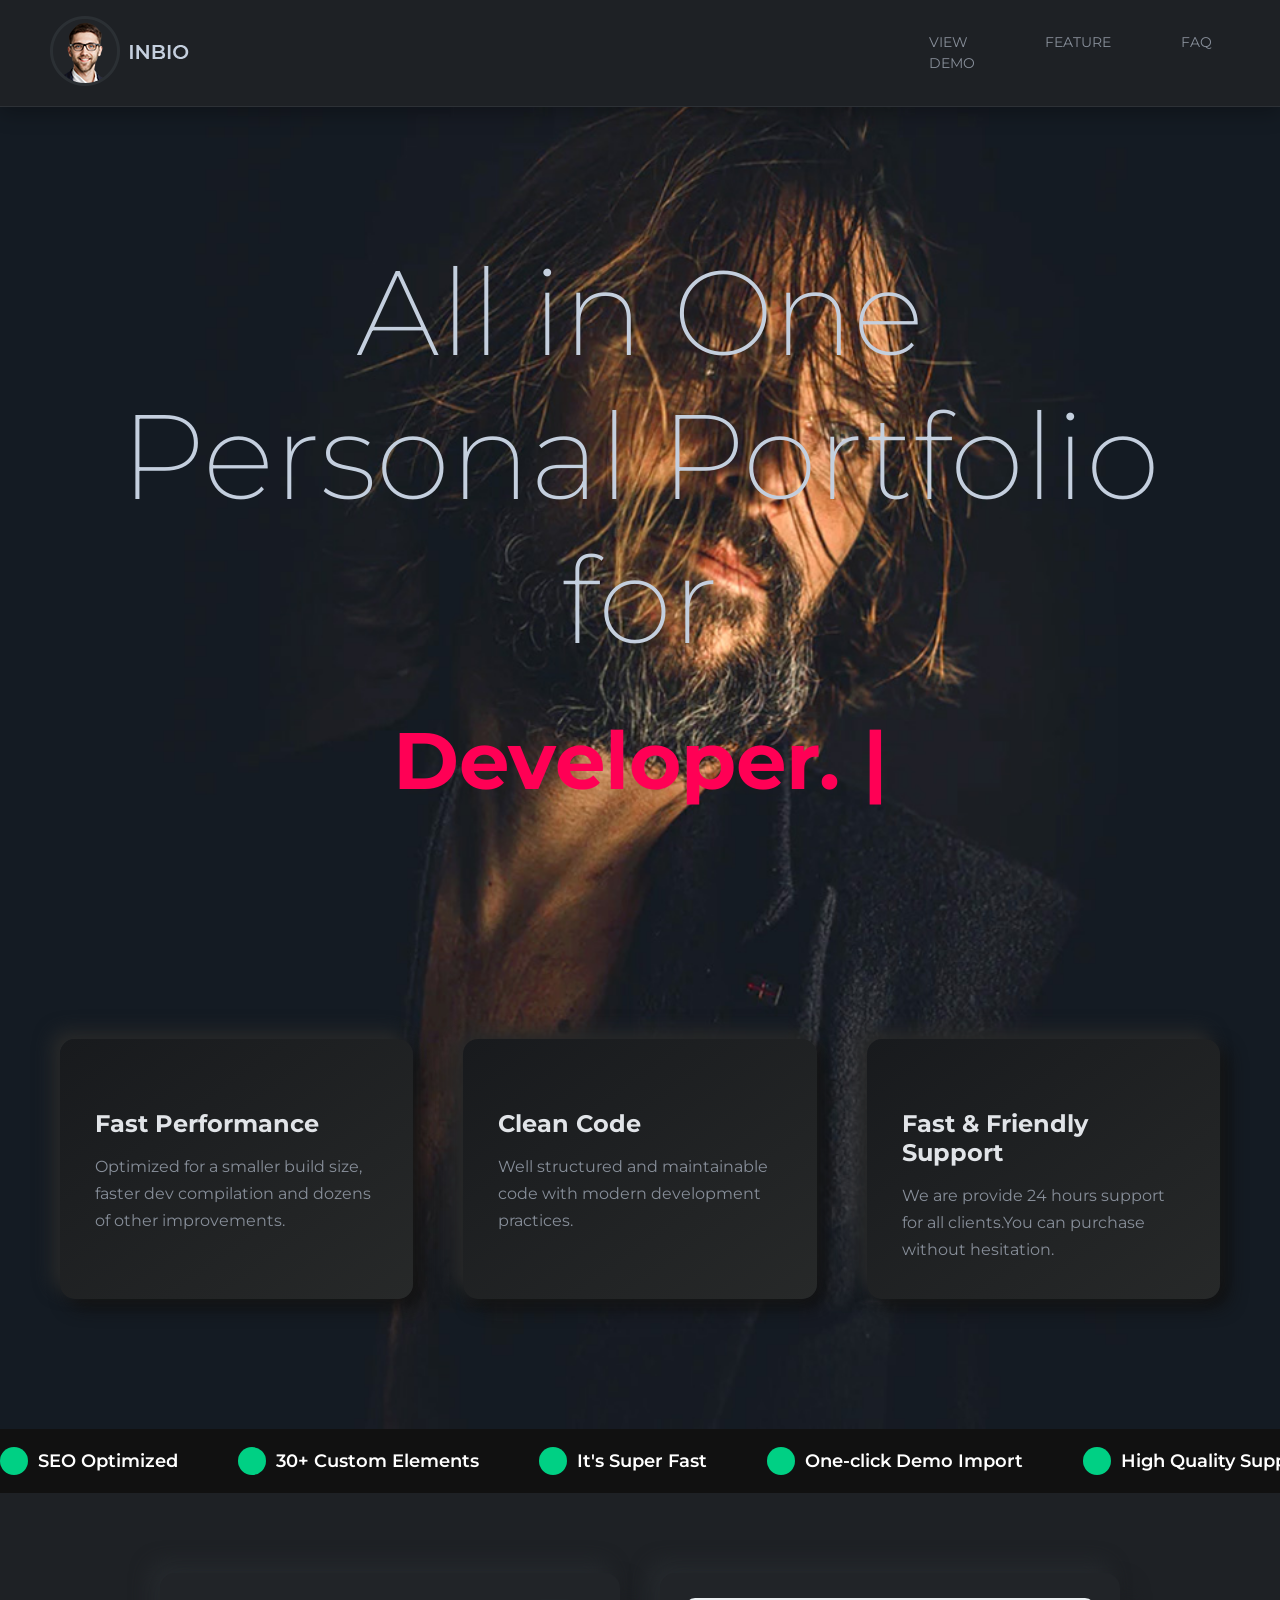
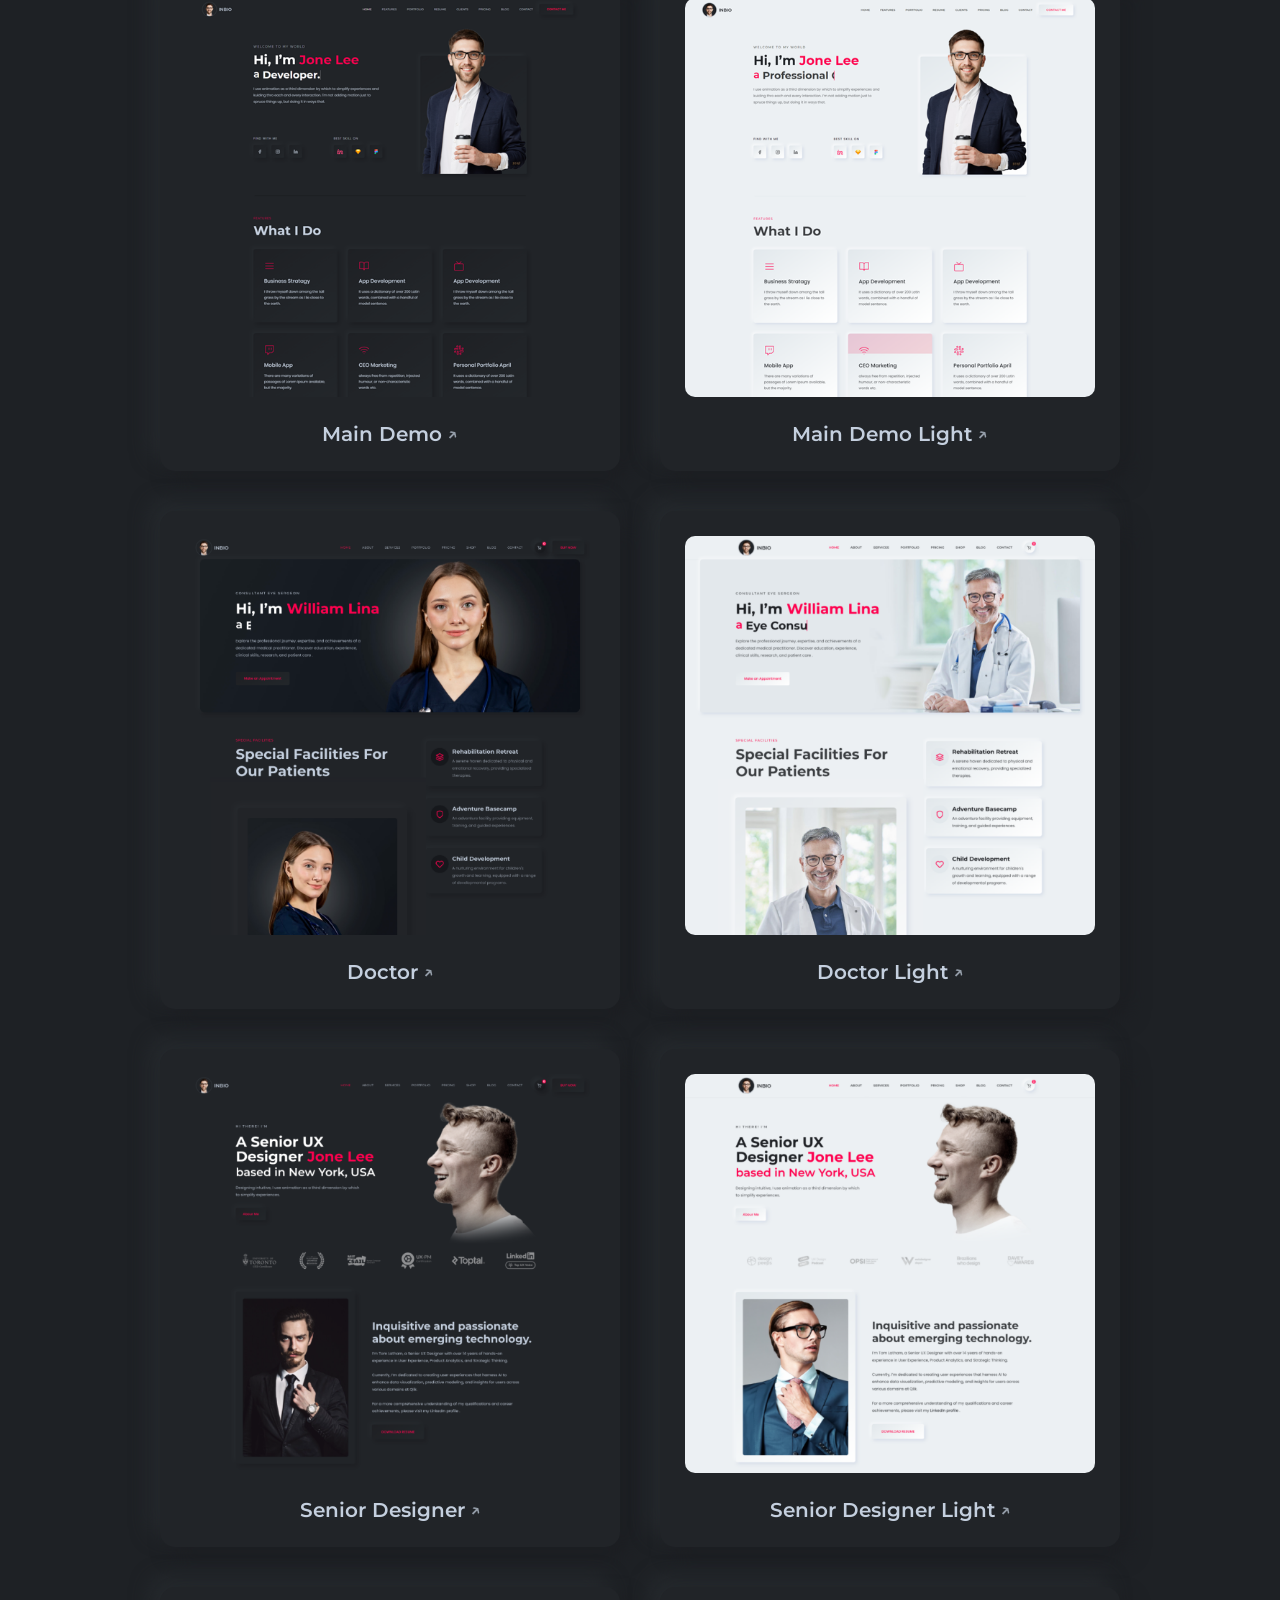
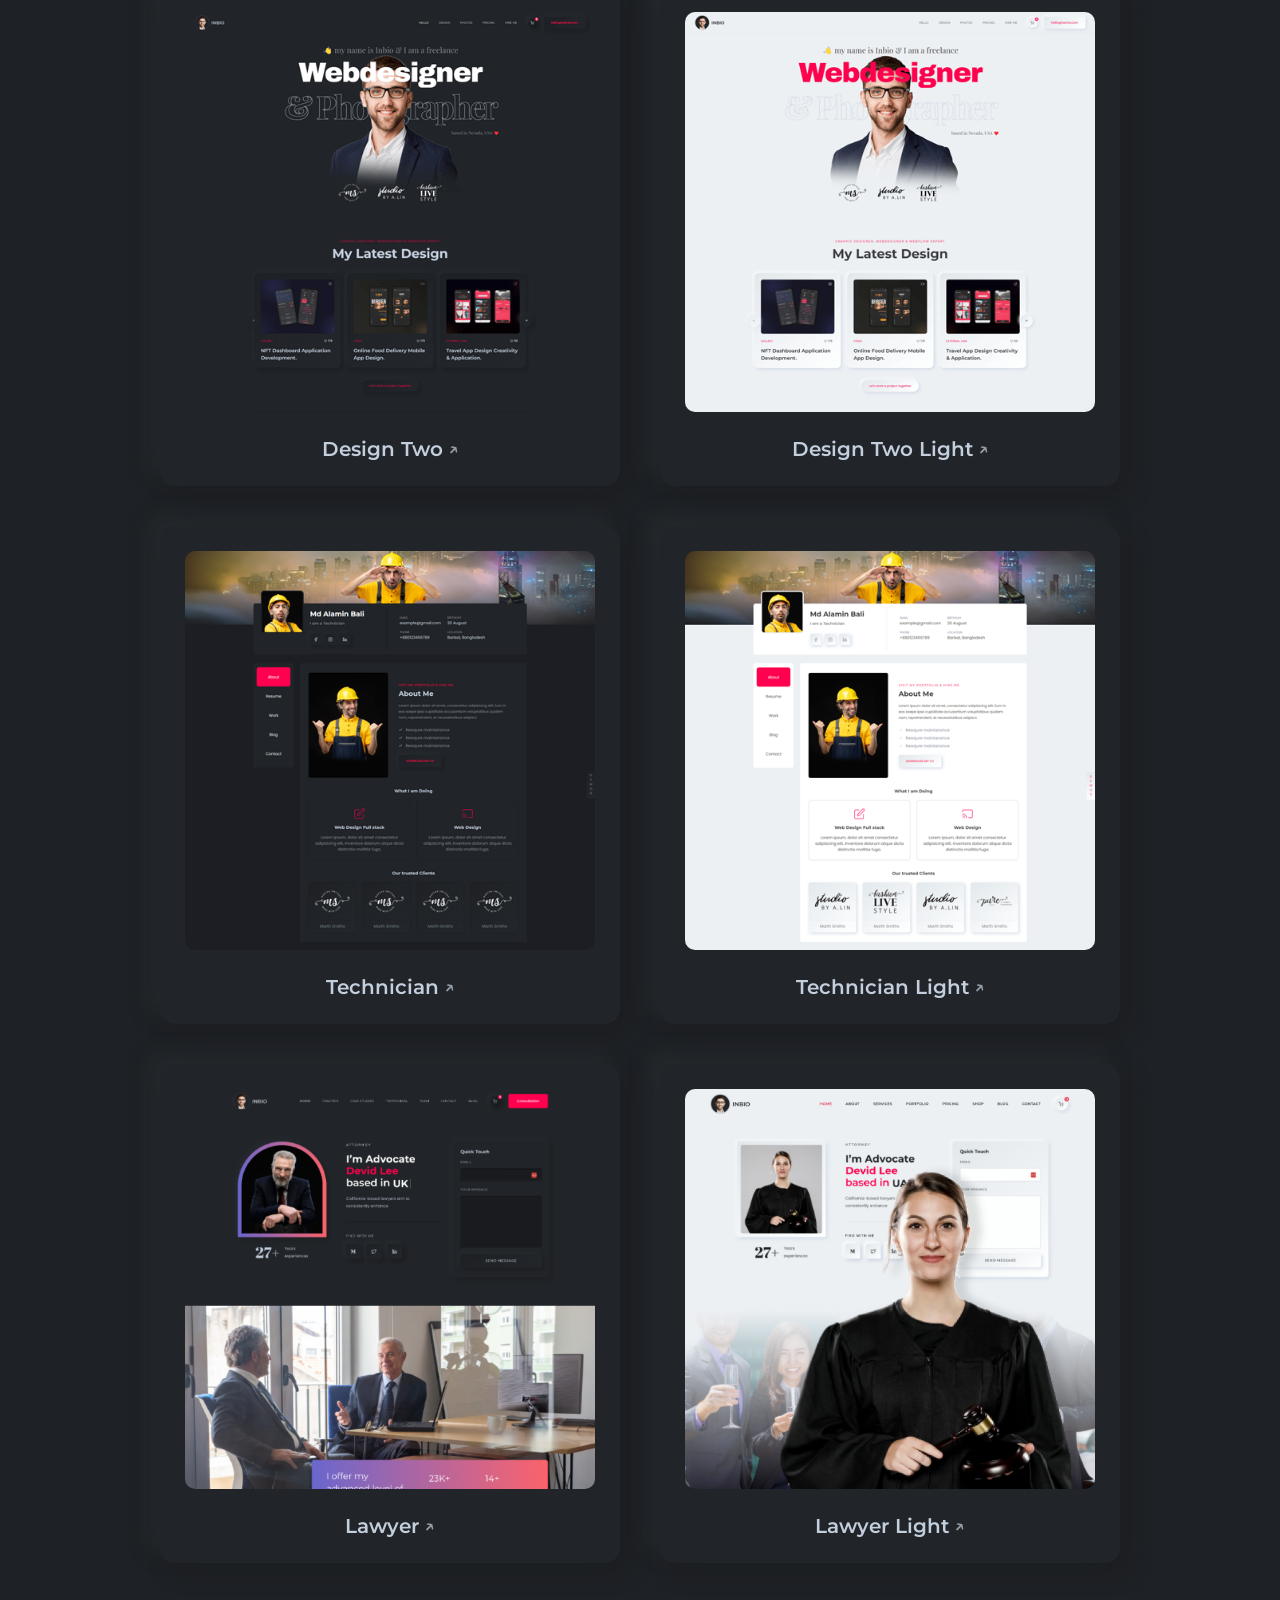
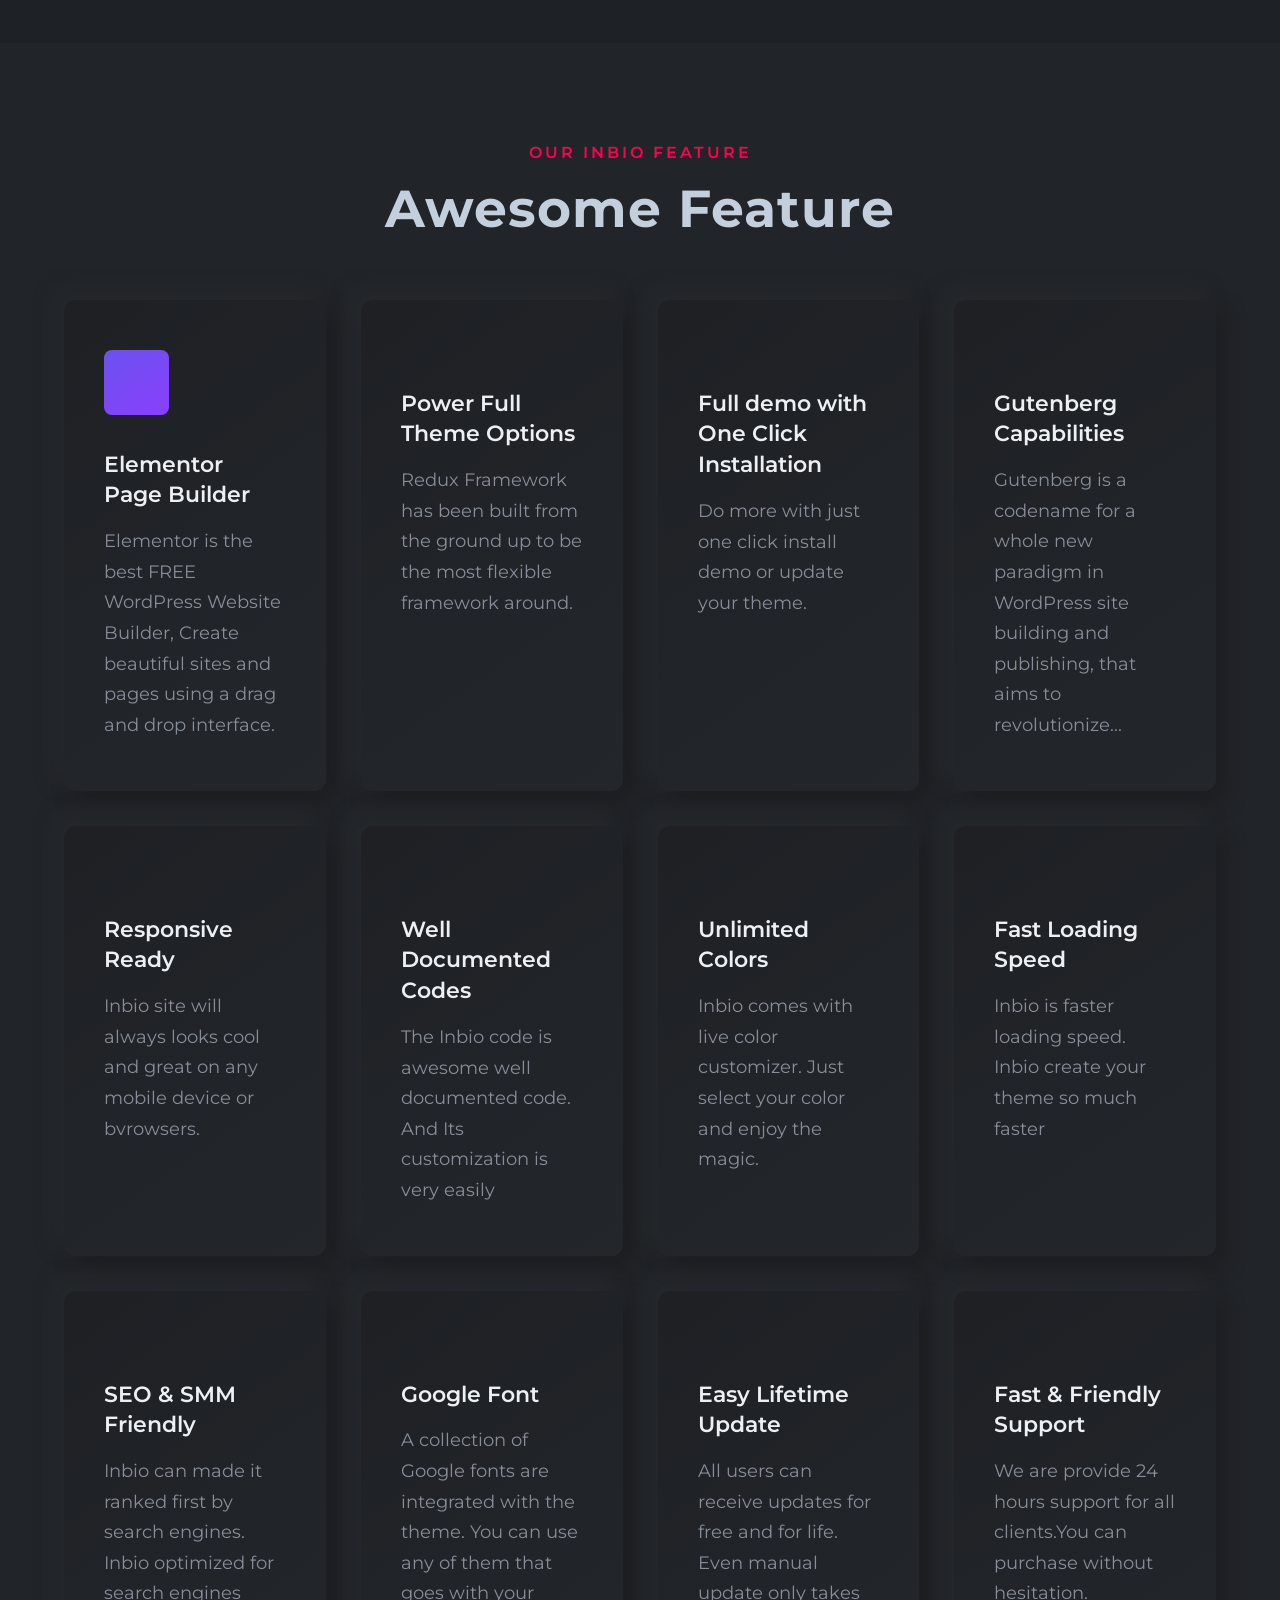
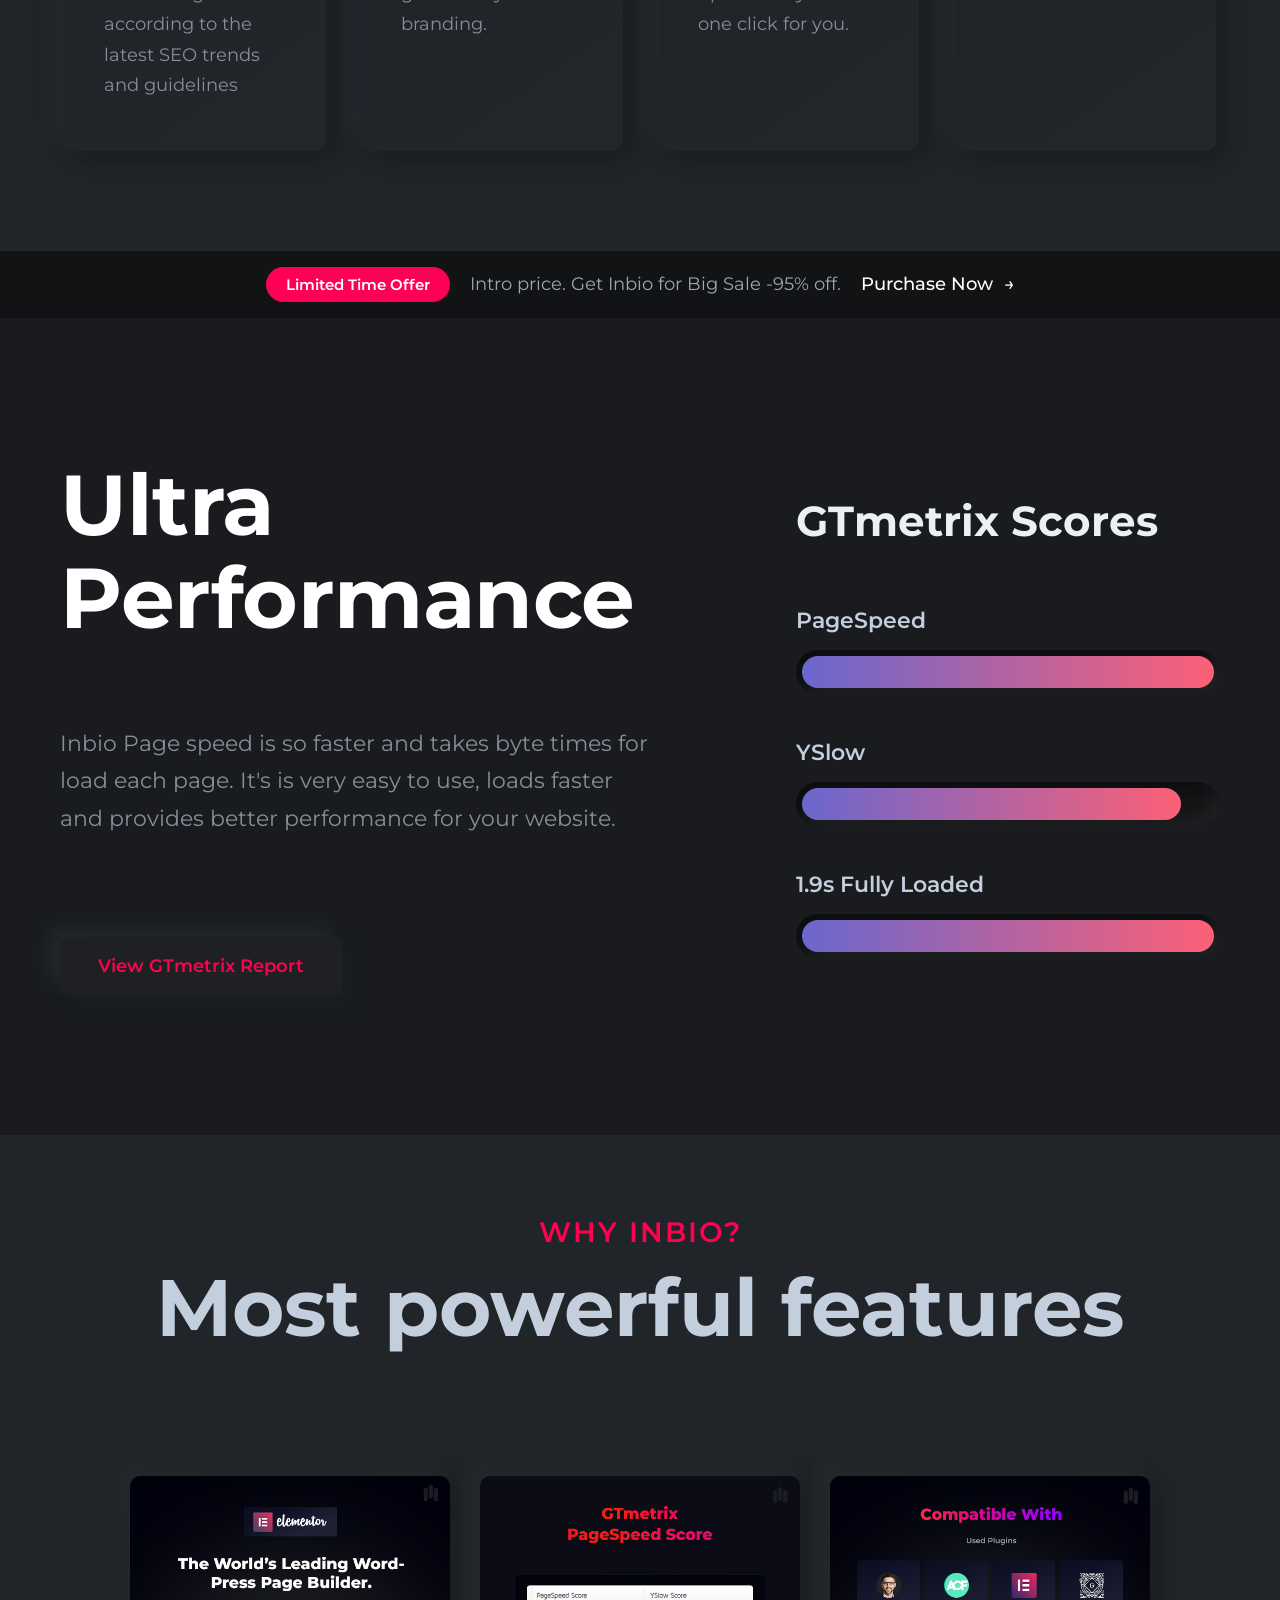
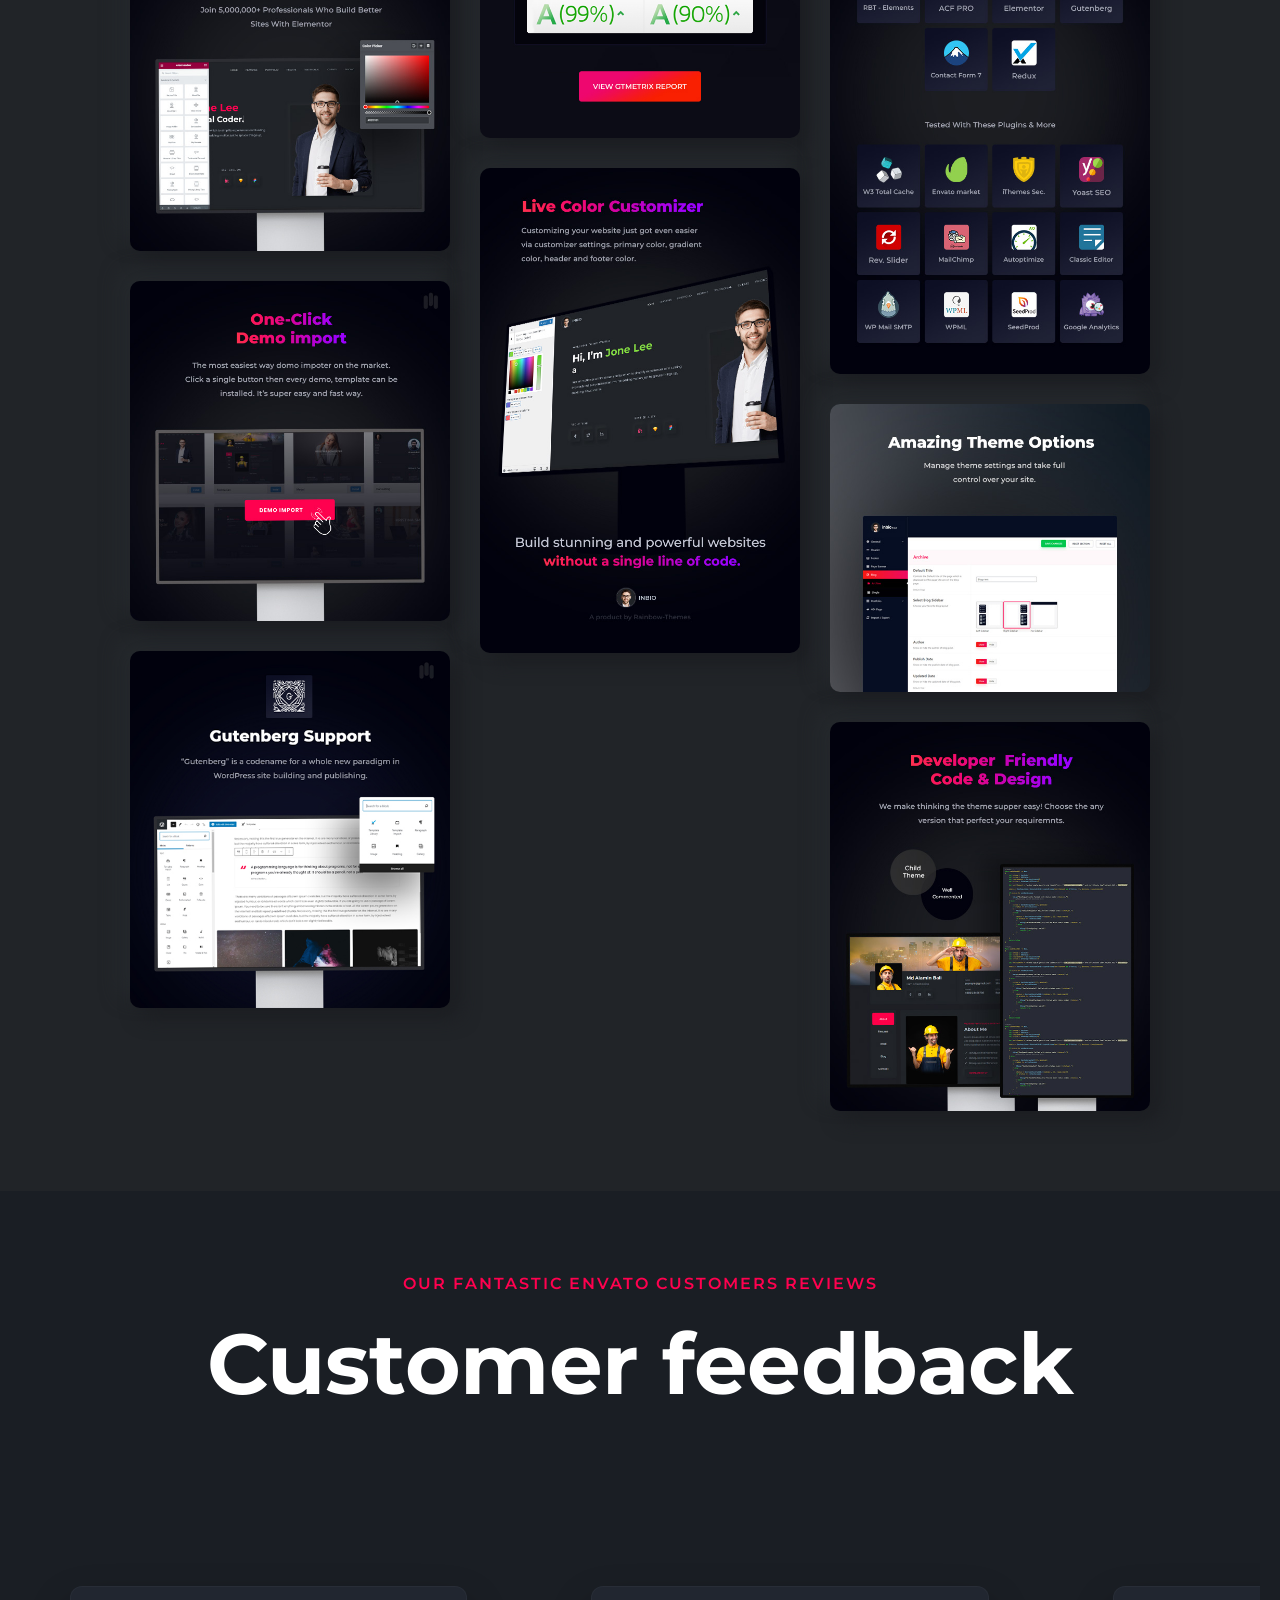
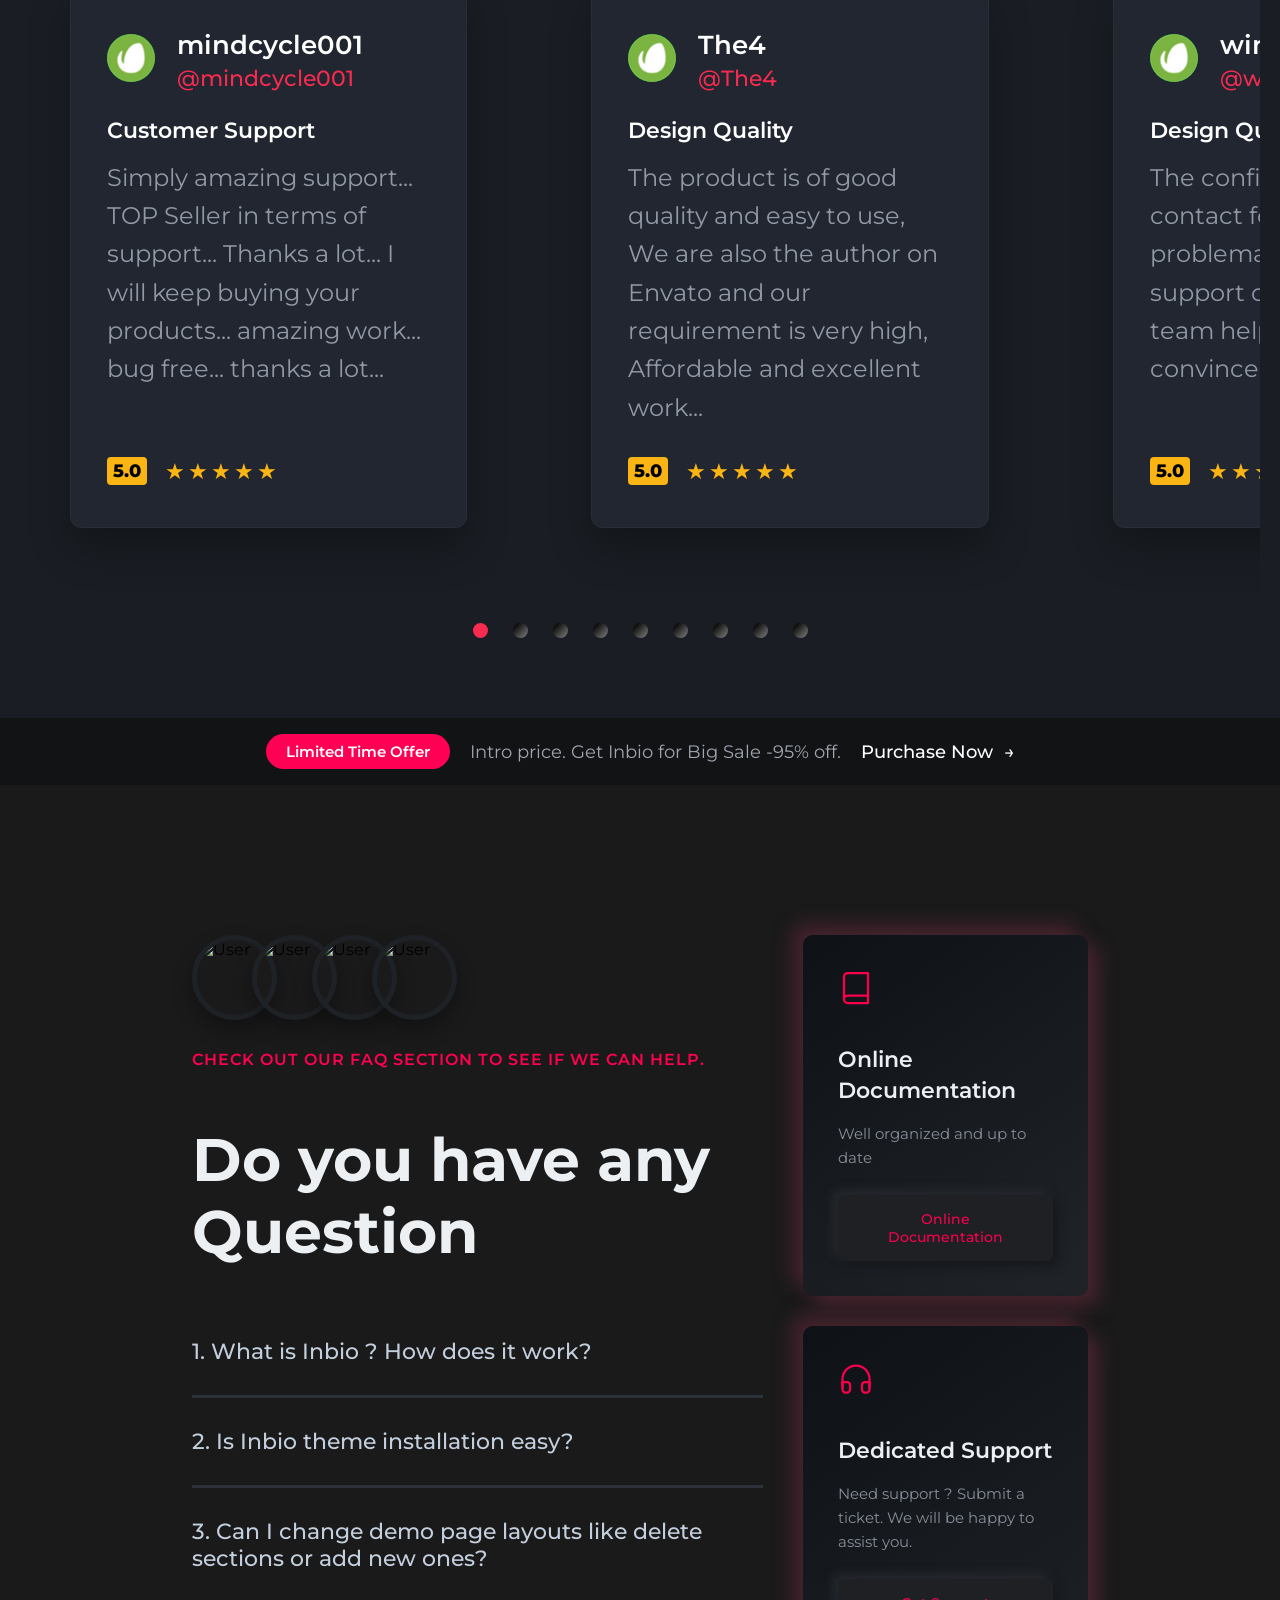
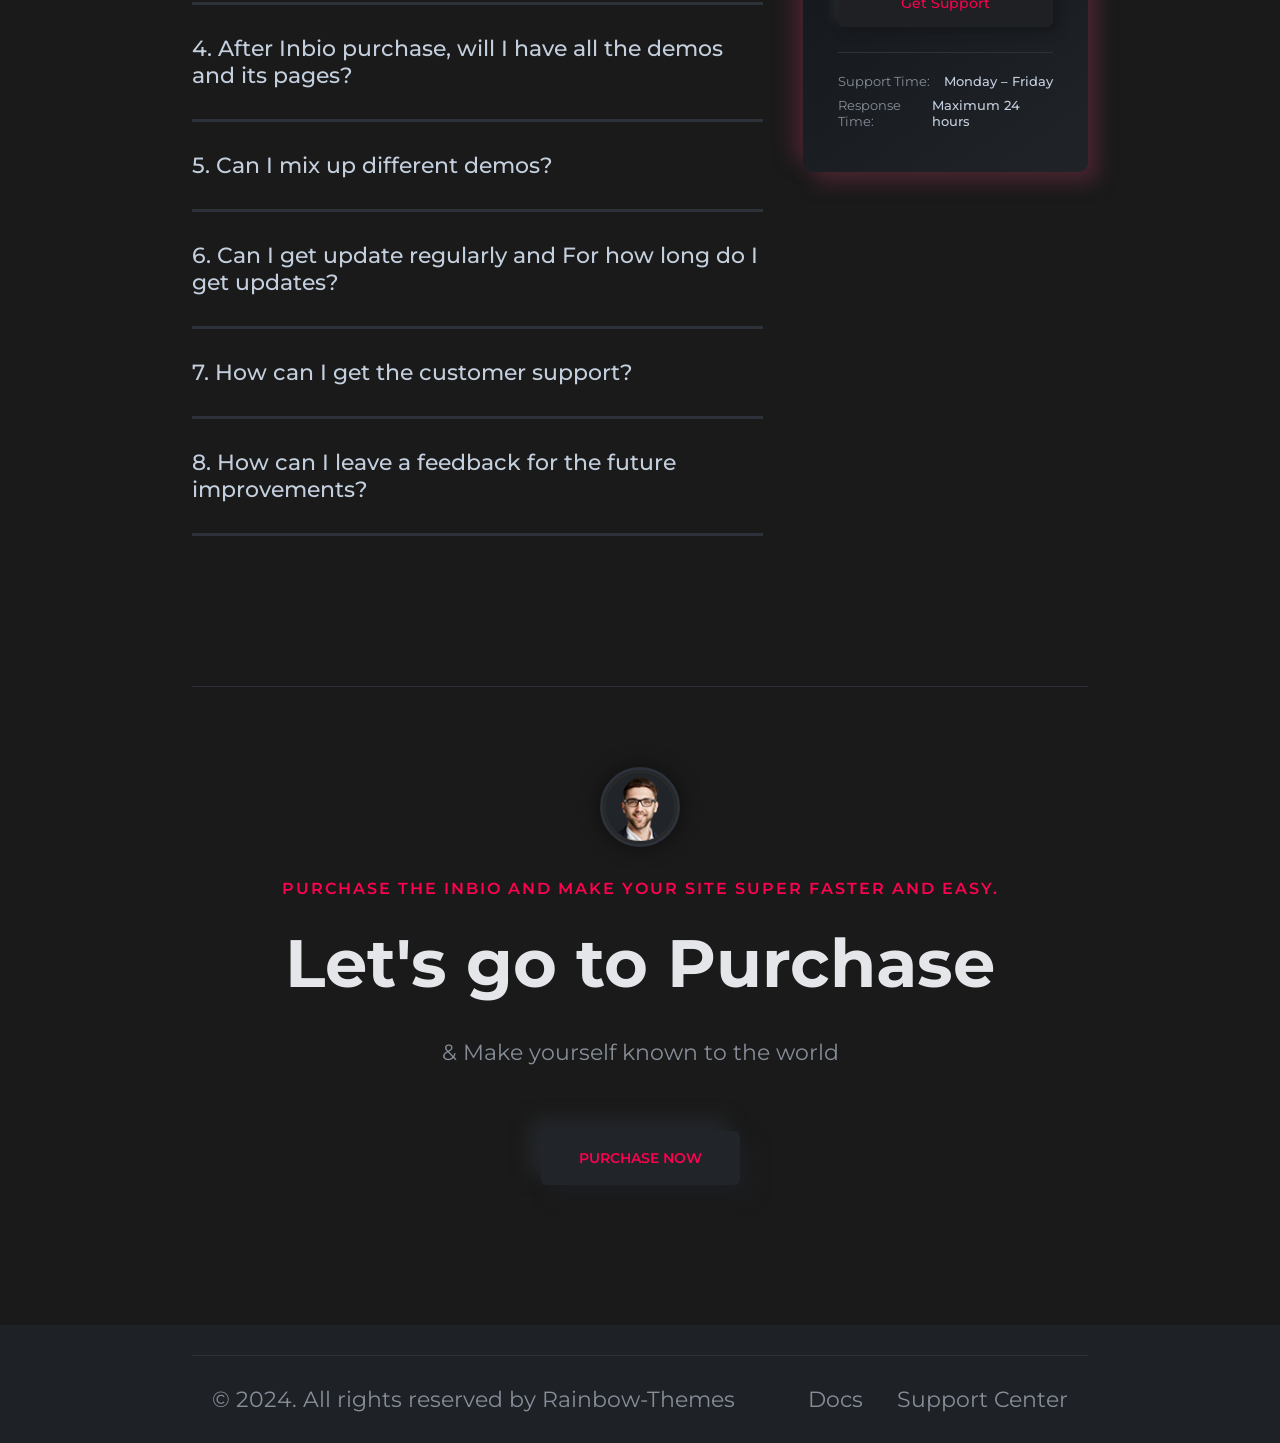
==== commit 186cf338: "text edit" ====
--- a/index.html
+++ b/index.html
@@ -193,7 +193,7 @@
 
 
 
-site-demo-section
+<!-- site-demo-section -->
 
 
 
@@ -340,7 +340,7 @@
         </div>
       </div>
       <div class="demo-info">
-        <h3>Lawyer span class="arrow-icon">↗</span></h3>
+        <h3>Lawyer <span class="arrow-icon">↗</span></h3>
       </div>
     </a>
     <!-- ১২ নম্বর ওয়েবসাইট ডেমো কার্ড -->
--- a/style.css
+++ b/style.css
@@ -44,7 +44,7 @@
 
 /* লোগো পার্ট */
 .nav-left img {
-    height: 80px; /* লোগোর সাইজ লম্বায় সেট করার জন্য */
+    height: auto; /* লোগোর সাইজ লম্বায় সেট করার জন্য */
     width: auto;
     object-fit: contain;
     border-radius: 10%; /* ছবির ইনবিও লোগোর মতো গোল করার জন্য */
@@ -104,7 +104,7 @@
 
 .full-navber .main-menu-nav ul li {
     margin: 0 20px;
-    font-size: 18px;
+    font-size: 14px;
     line-height: 1.50;
     color: #878e99;
     display: block !important;
@@ -131,7 +131,7 @@
 .pn-btn {
     text-decoration: none;
     color: #878e99;
-    font-size: 18px;
+    font-size: 14px;
 }
 
 
@@ -349,7 +349,7 @@
 /* গ্রিড লেআউট (৩ কলাম) */
 .demo-container {
   display: grid;
-  grid-template-columns: repeat(auto-fit, minmax(520px, 1fr));
+  grid-template-columns: repeat(auto-fit, minmax(420px, 1fr));
   gap: 40px;
   max-width: 80%;
   margin: 0 auto;
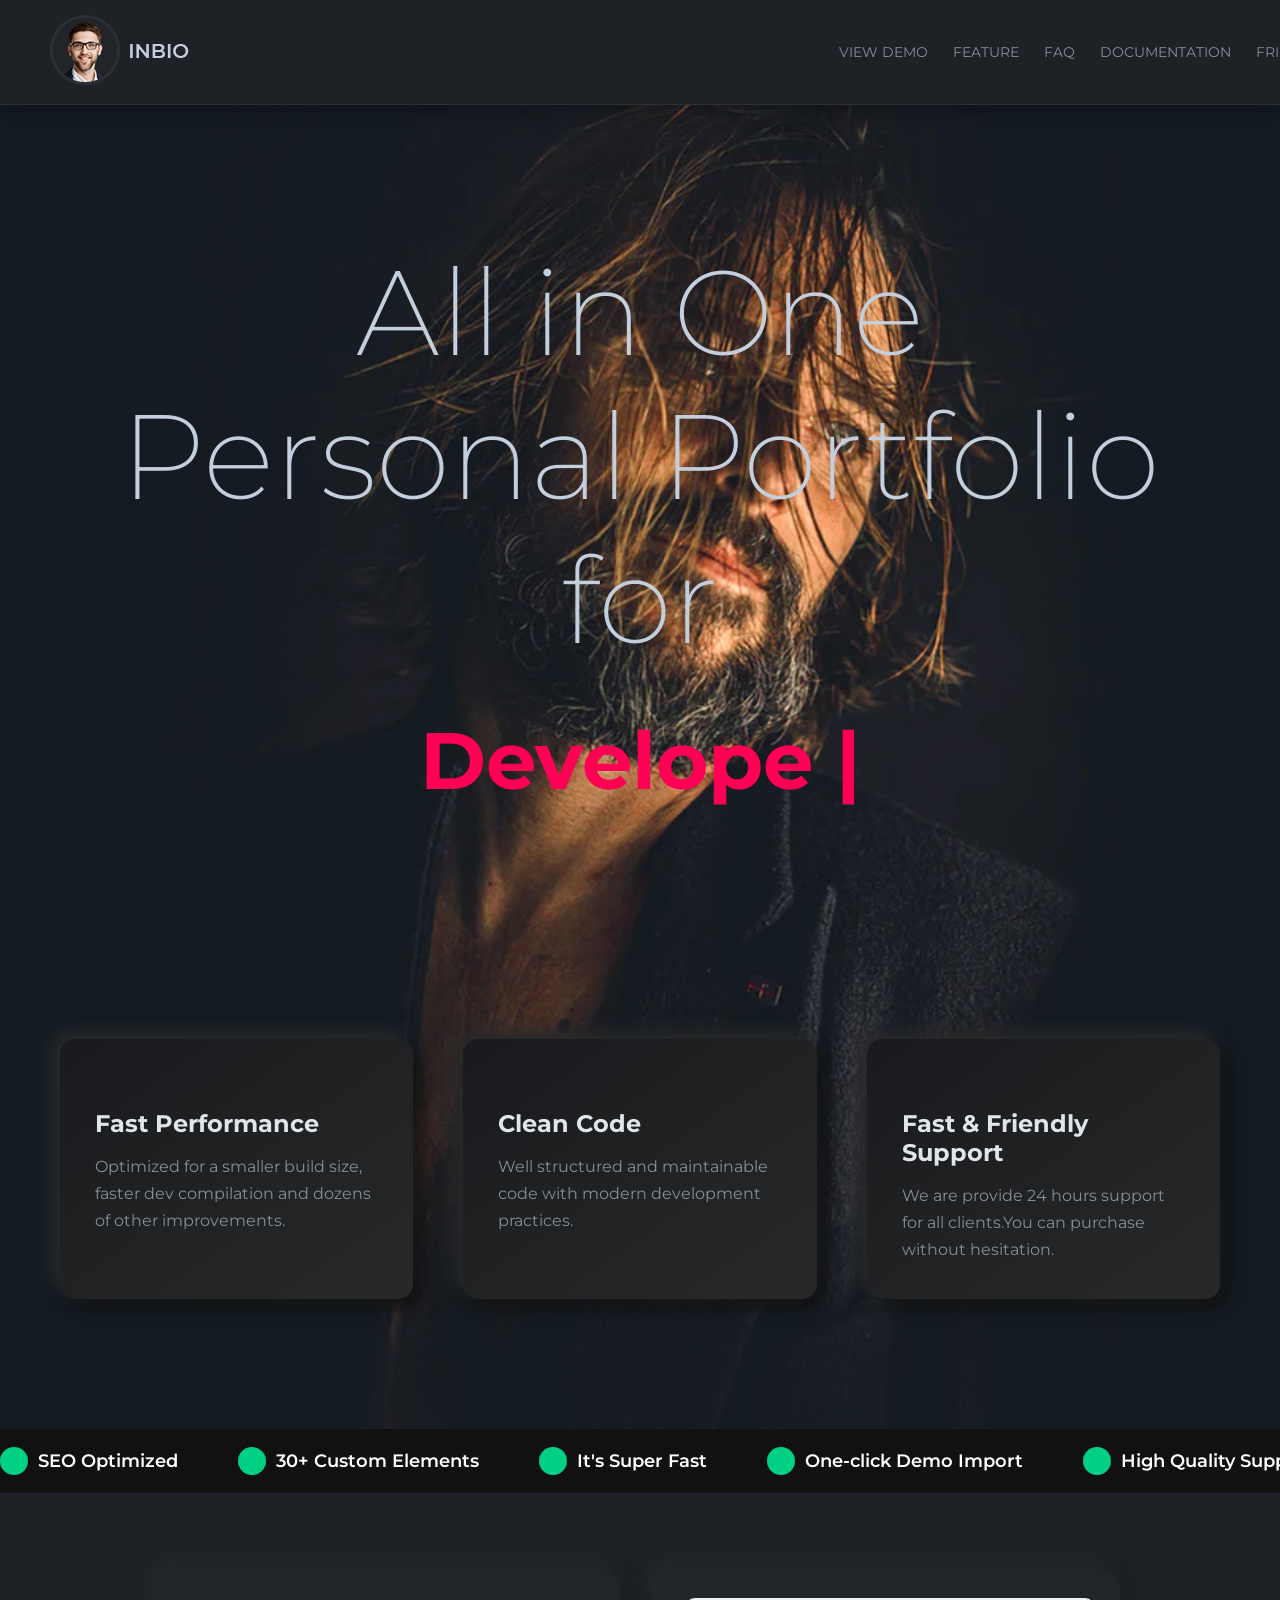
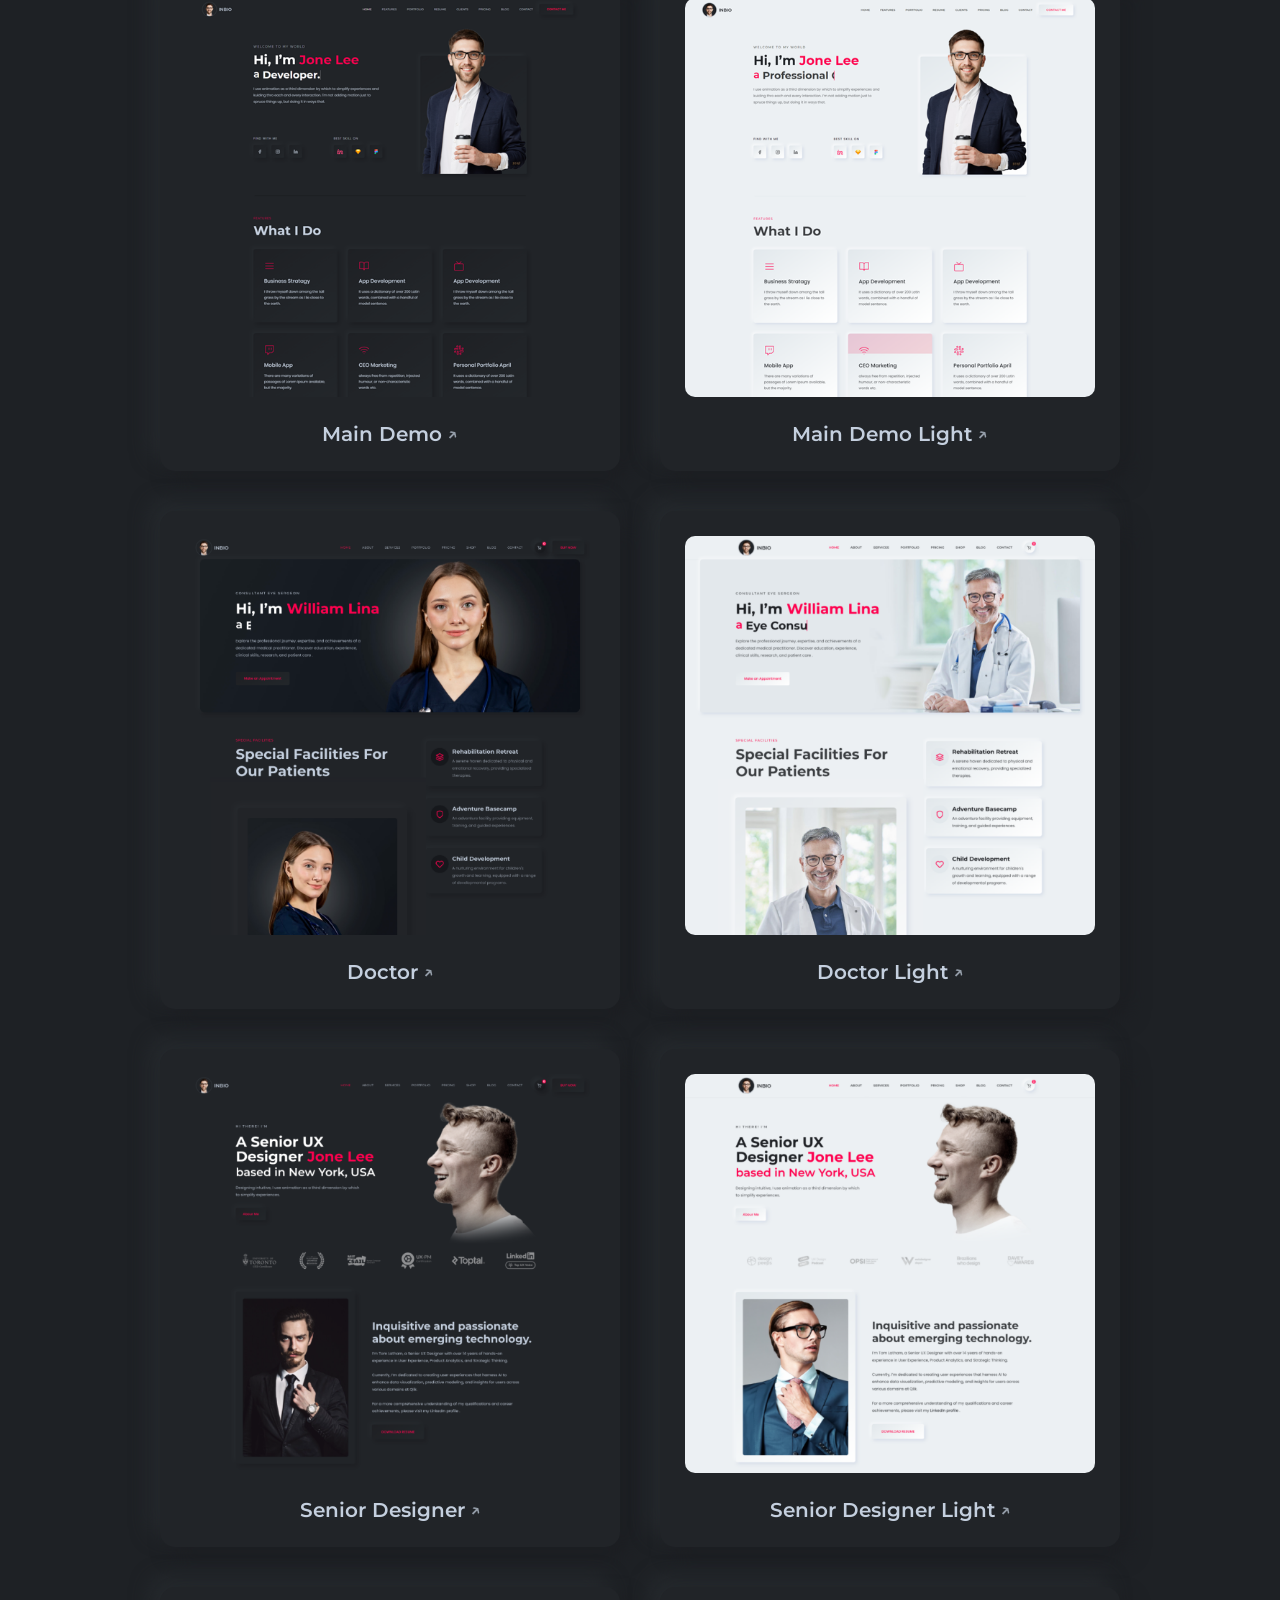
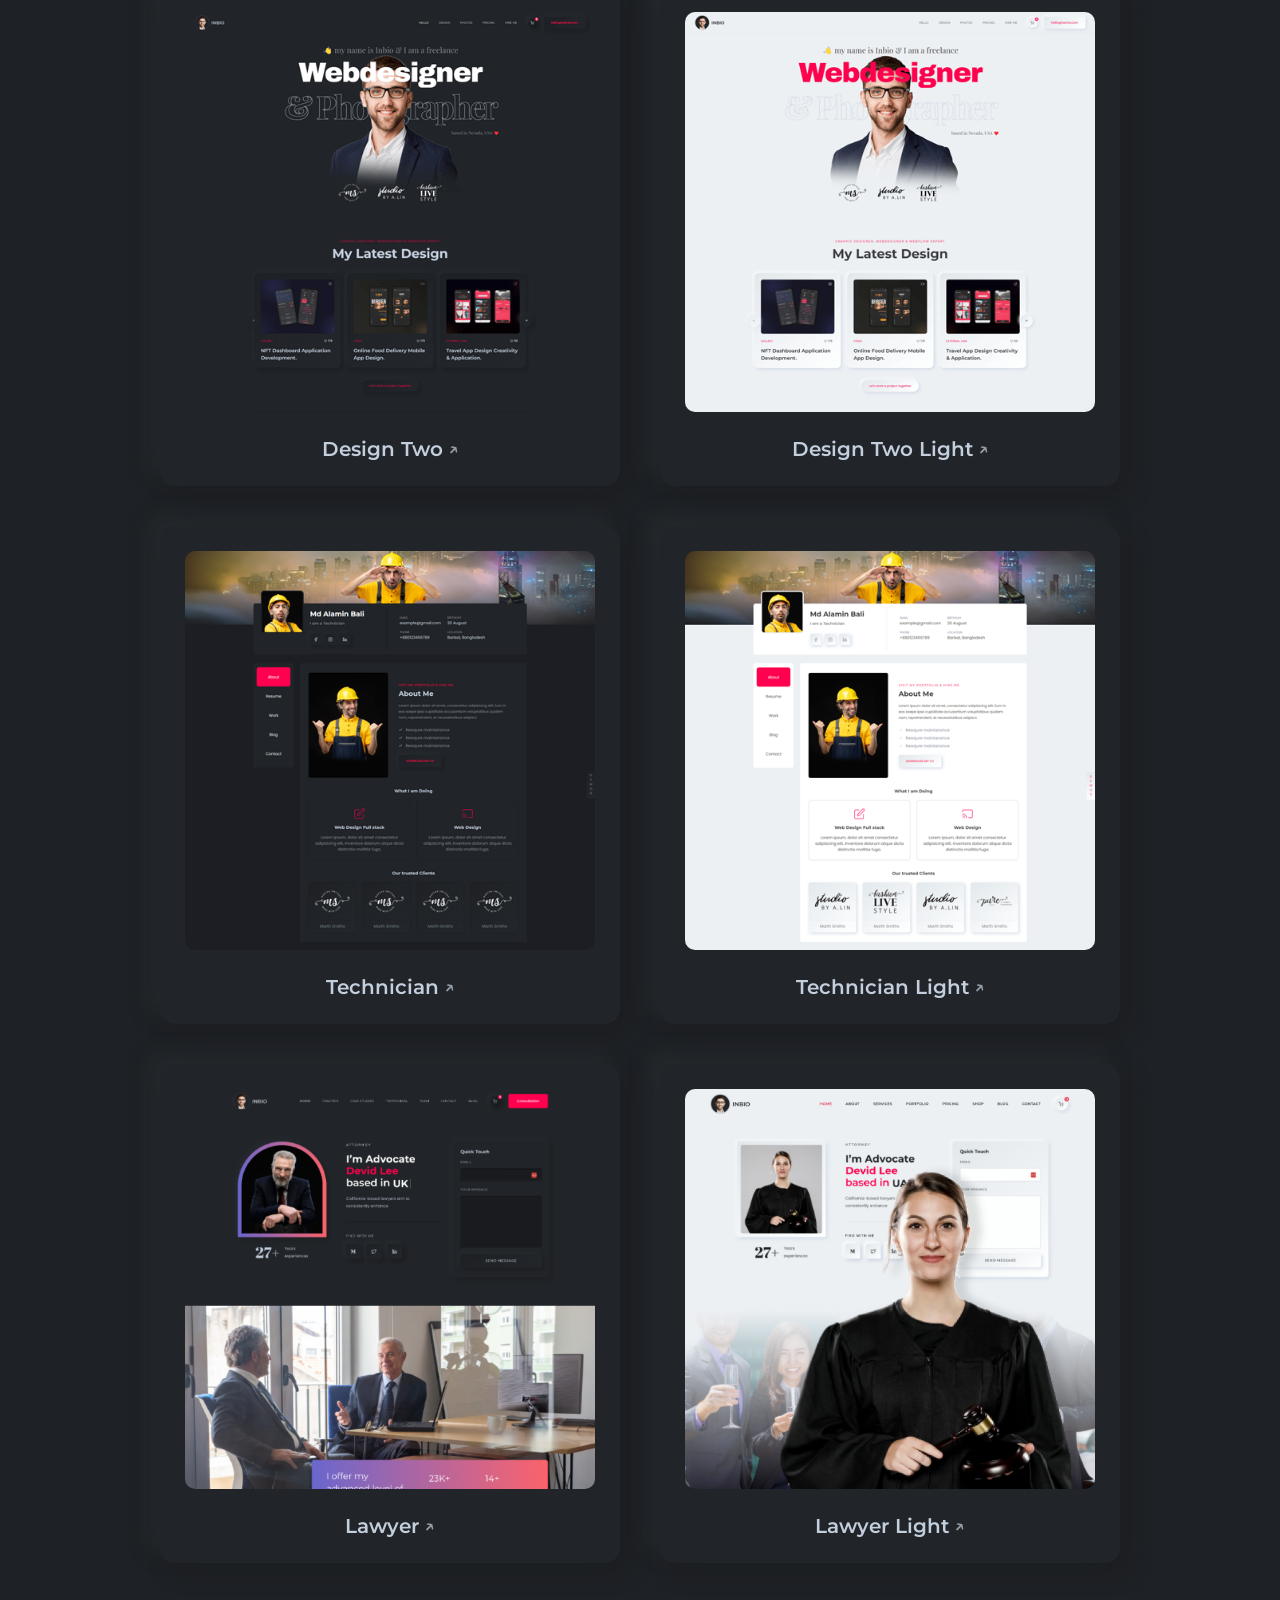
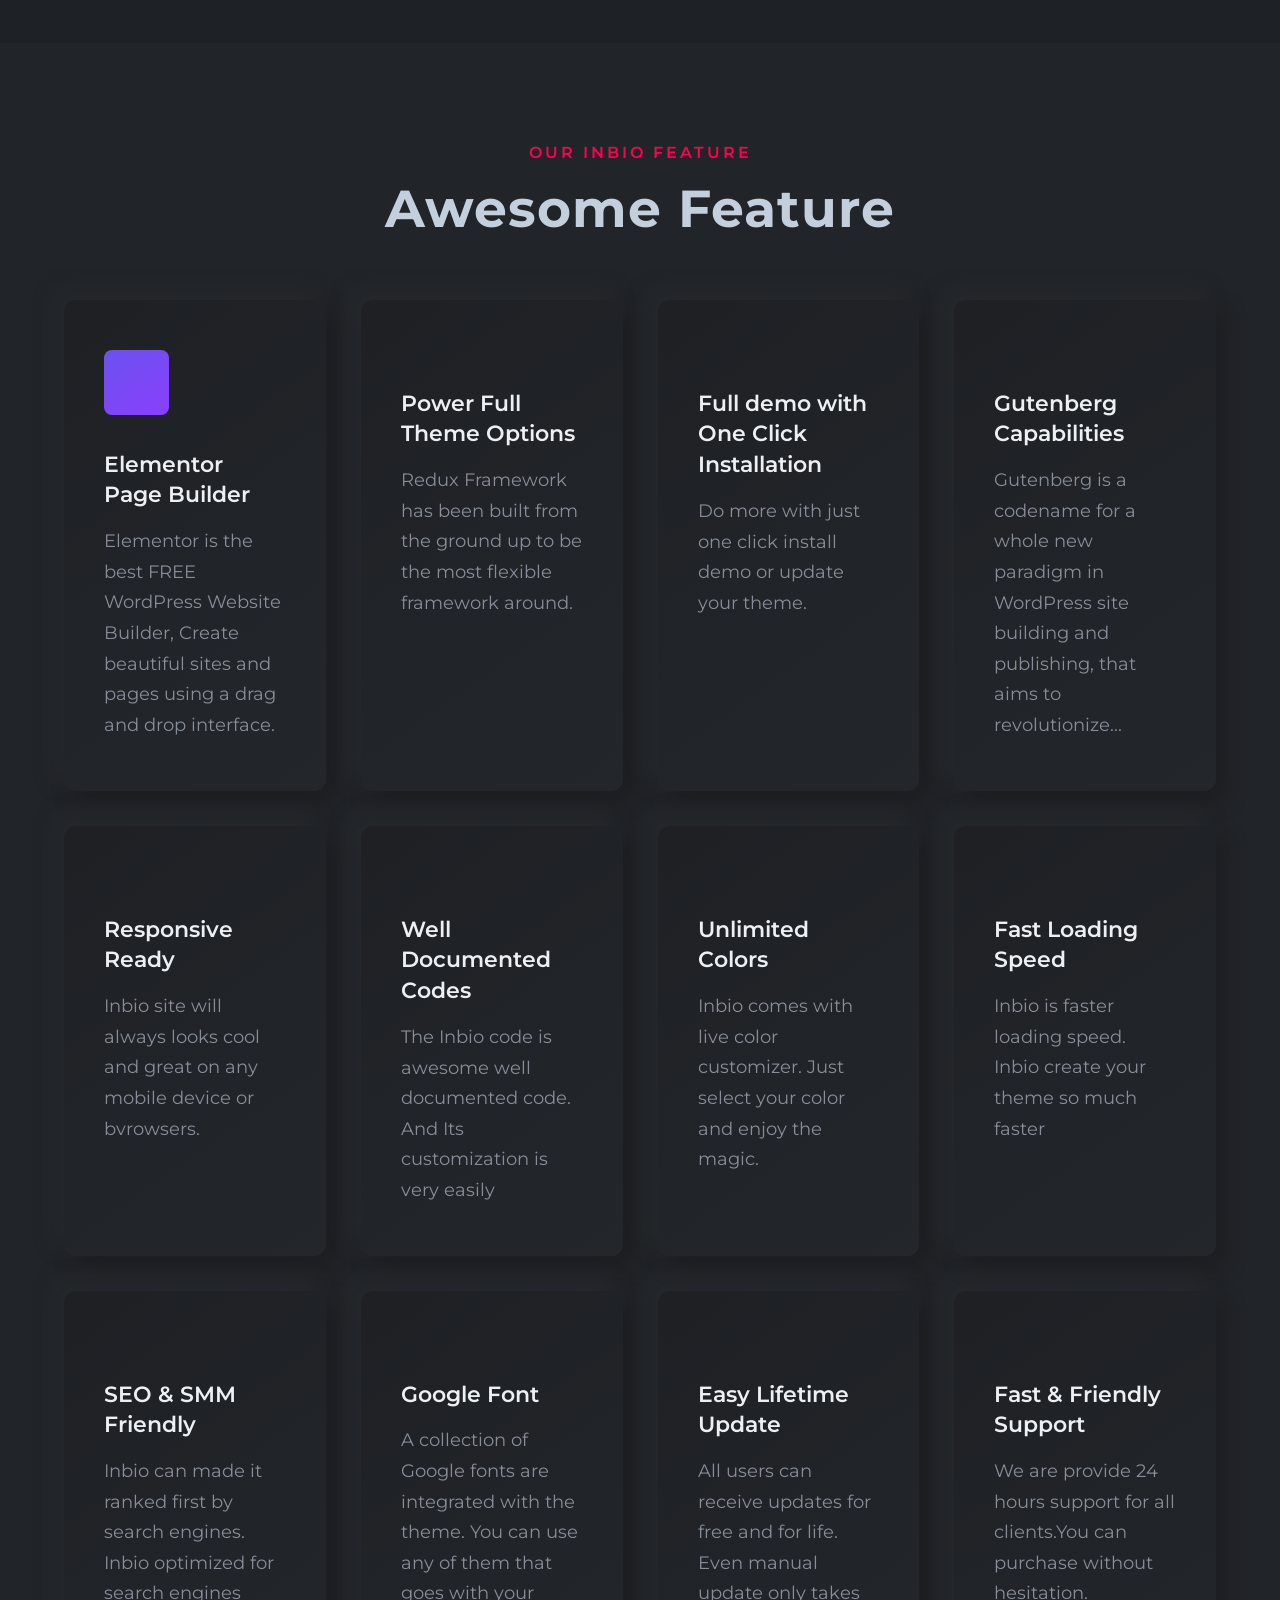
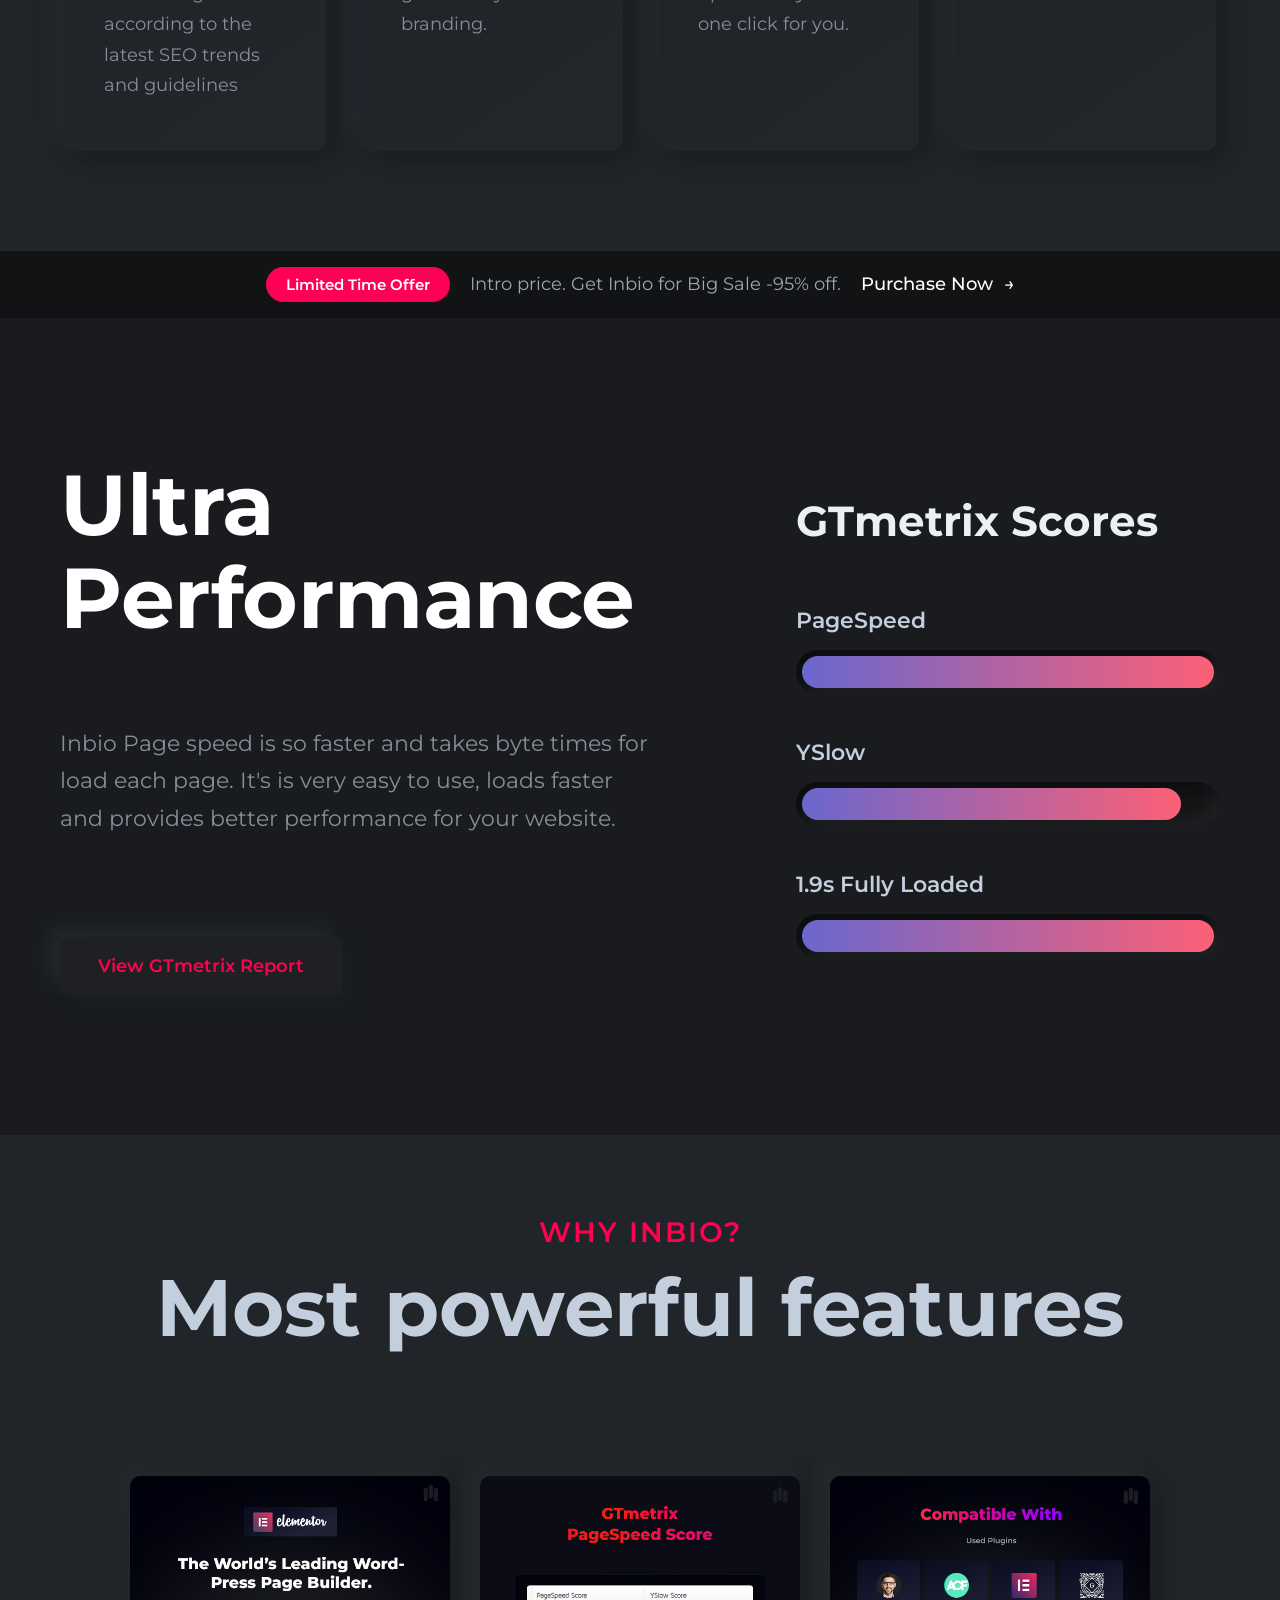
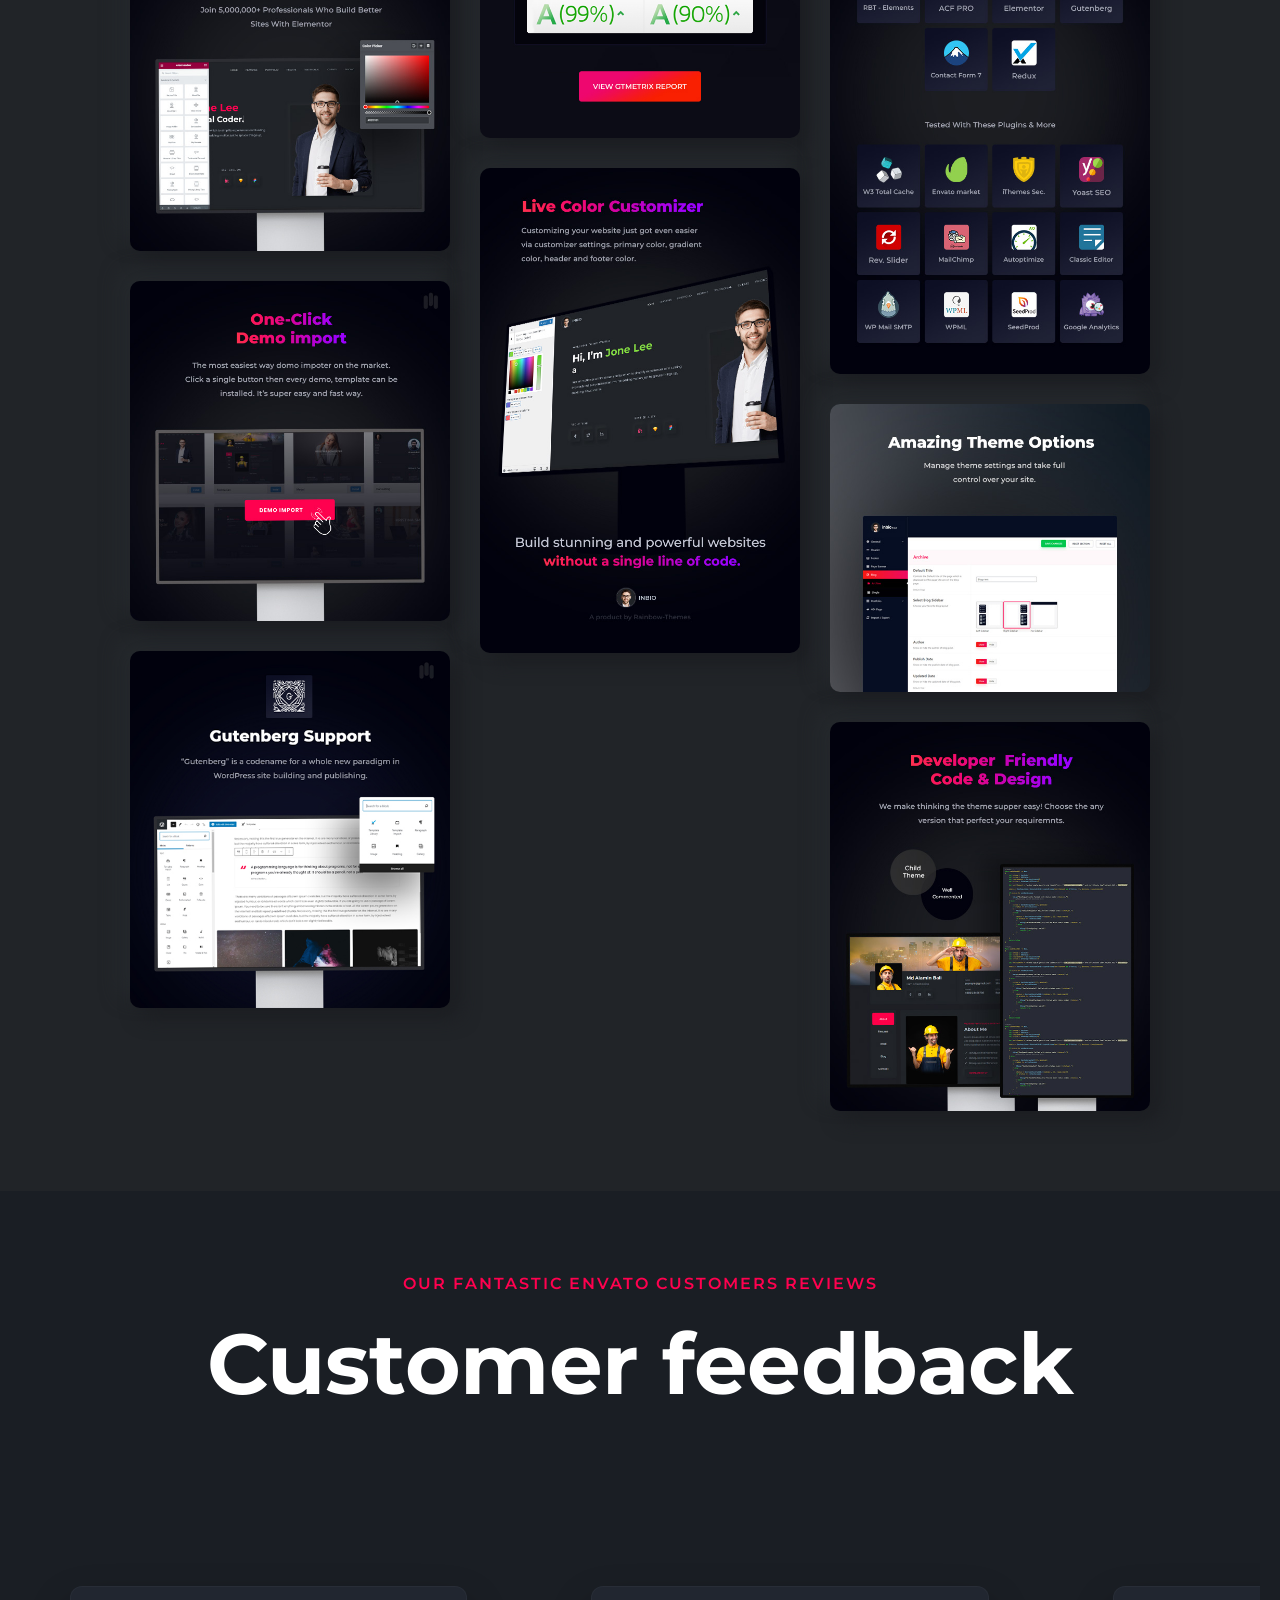
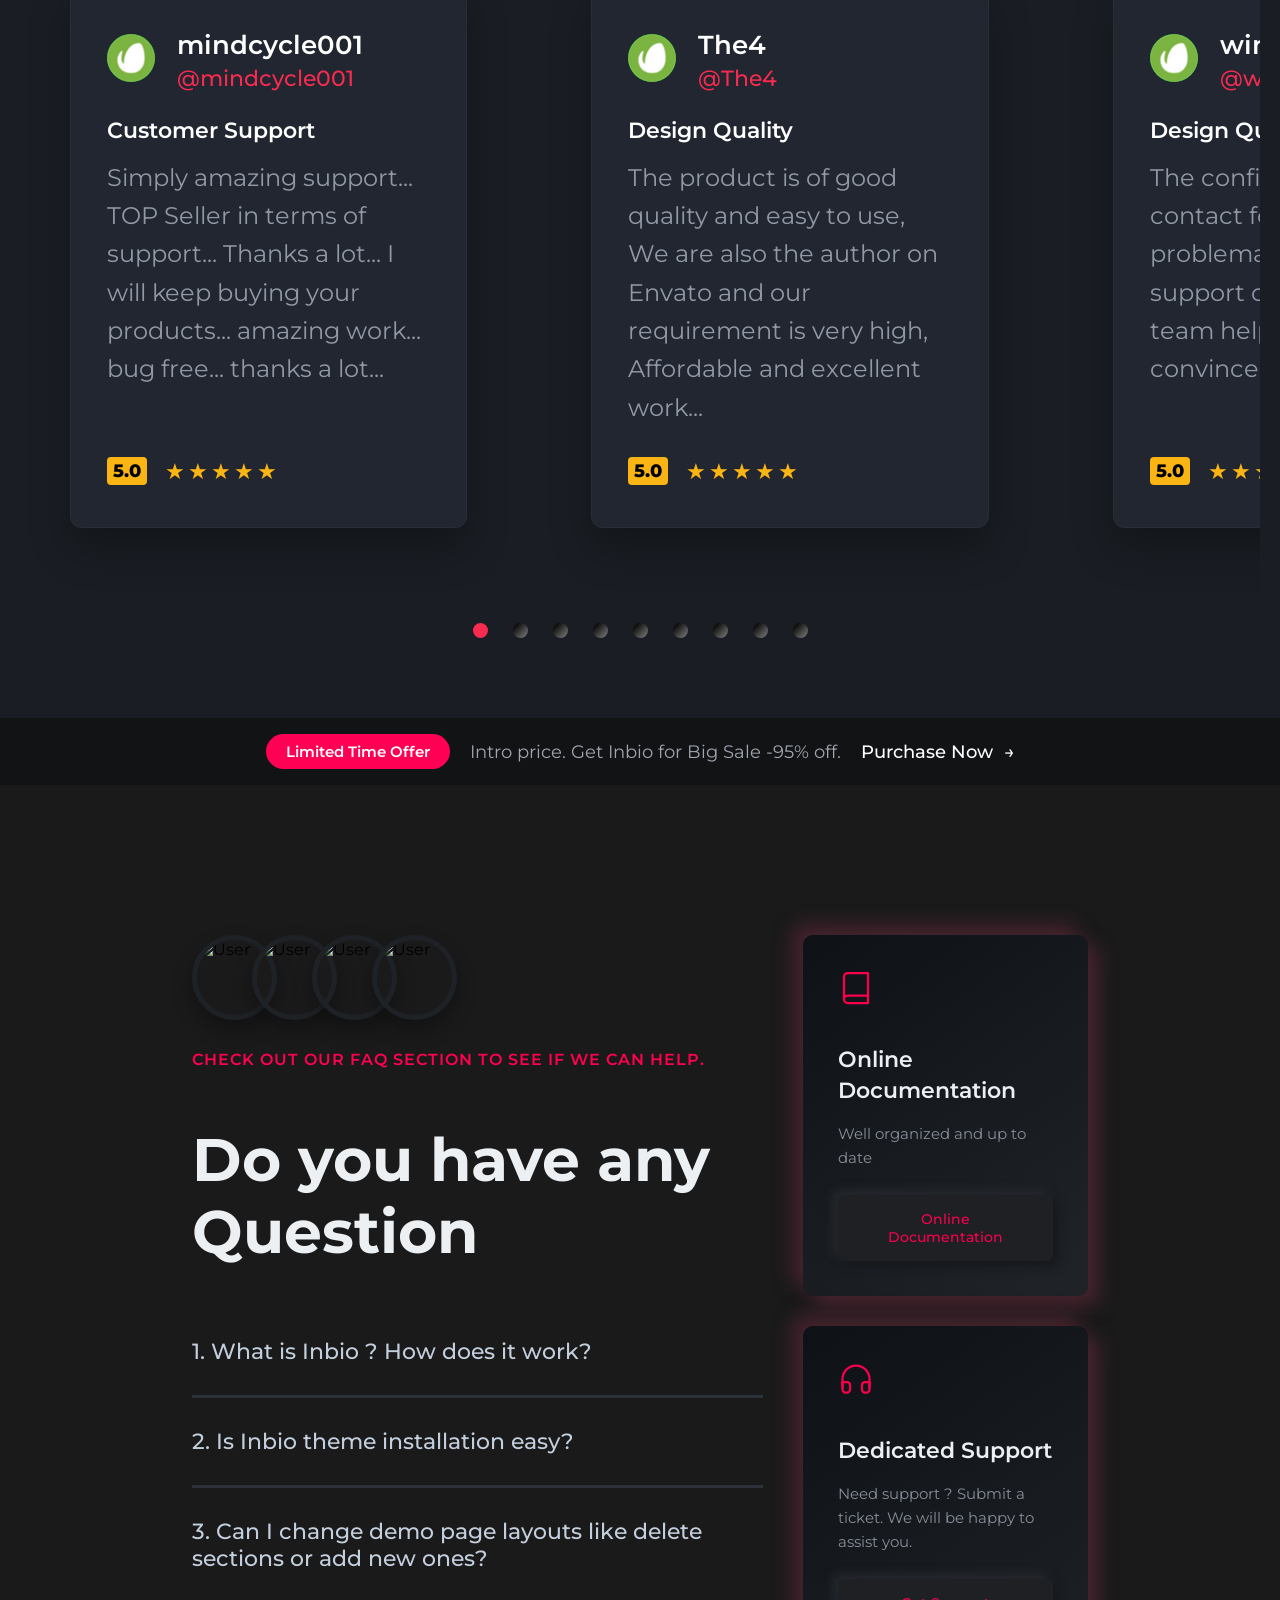
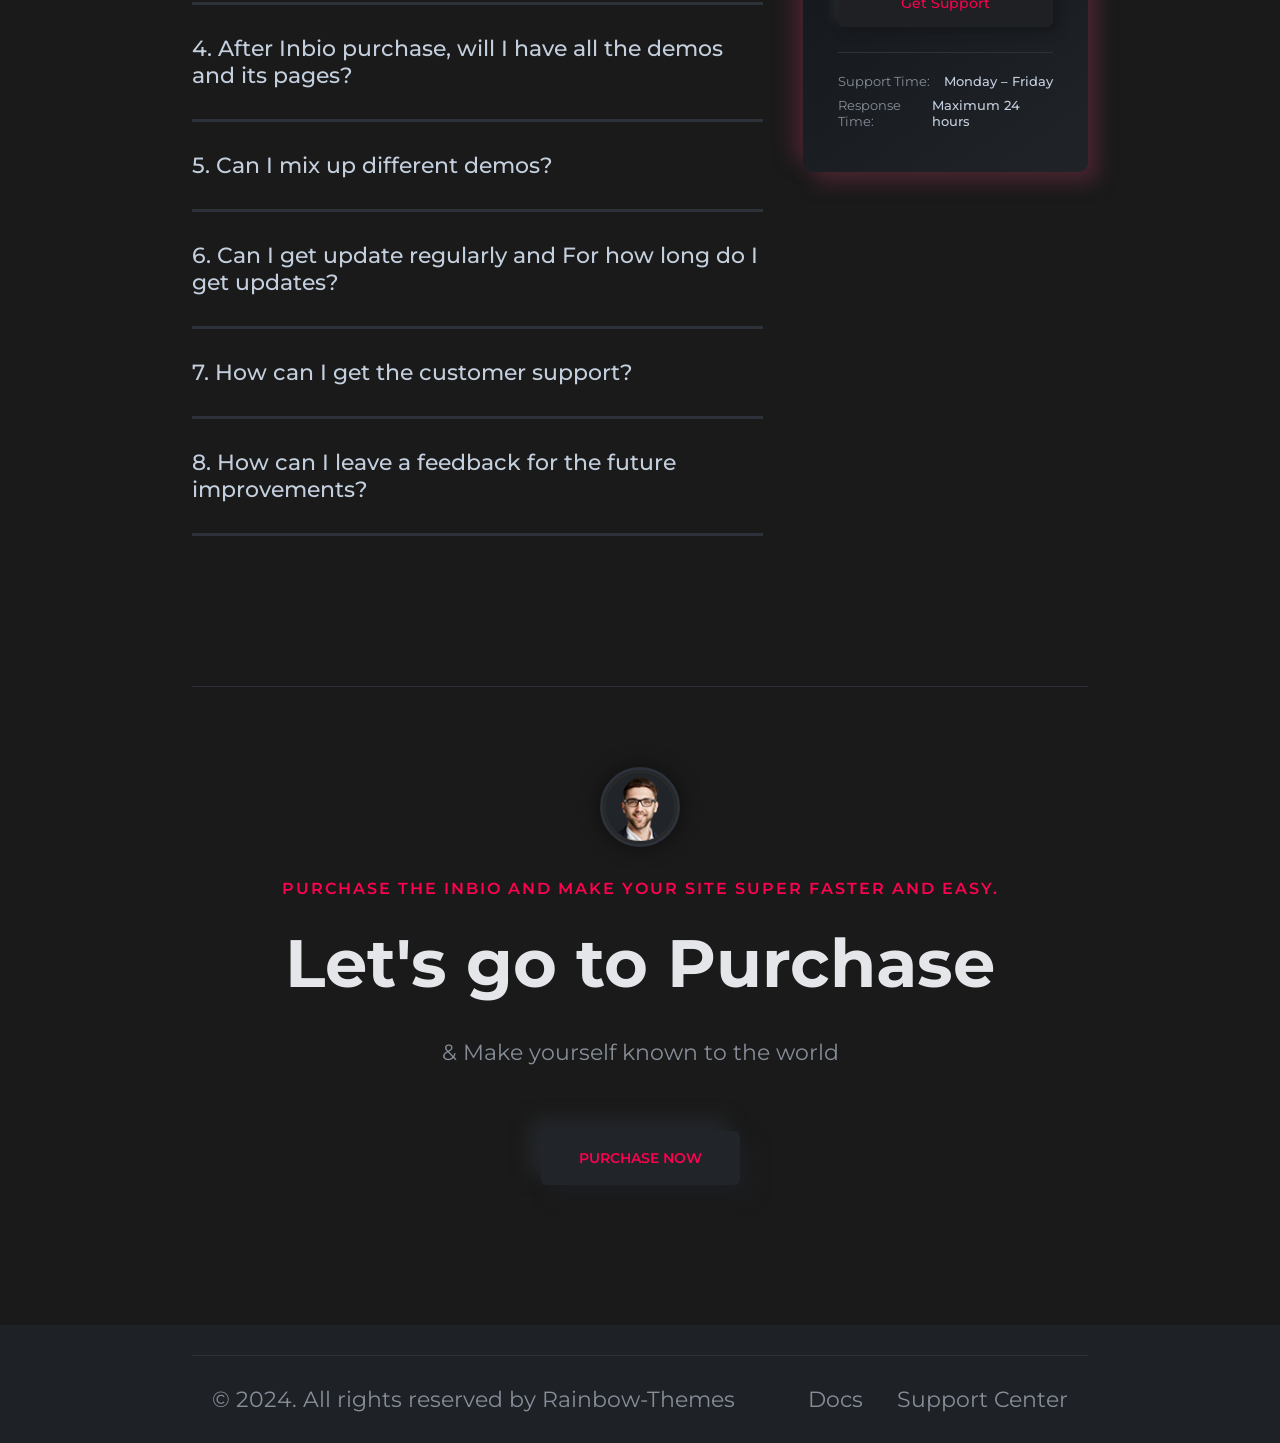
==== commit ad56a445: "hamburger-menu" ====
--- a/index.html
+++ b/index.html
@@ -23,6 +23,13 @@
             <div class="nav-left">
                 <img src="./images/logo.png" alt="Logo" srcset="">
             </div>
+
+            <div class="hamburger-menu" id="hamburger-btn">
+                <span></span>
+                <span></span>
+                <span></span>
+            </div>
+
             <div class="main-menu-nav">
                 <ul>
                     <li><a href="">VIEW DEMO</a></li>
@@ -193,171 +200,171 @@
 
 
 
-<!-- site-demo-section -->
-
-
-
-
-<section class="site-demo-section">
-  <div class="demo-container">
-    
-    <!-- ১ নম্বর ওয়েবসাইট ডেমো কার্ড -->
-    <a href="https://your-website-link1.com" target="_blank" class="demo-card">
-      <div class="demo-image-box">
-        <img src="./images/main-demo.png" alt="Main Demo">
-        <!-- হোভার করলে যে বাটনটি মাঝখান থেকে আসবে -->
-        <div class="demo-overlay">
-          <span class="preview-btn">Live Preview <i class="fas fa-external-link-alt"></i></span>
-        </div>
-      </div>
-      <div class="demo-info">
-        <h3>Main Demo <span class="arrow-icon">↗</span></h3>
-      </div>
-    </a>
-
-    <!-- ২ নম্বর ওয়েবসাইট ডেমো কার্ড -->
-    <a href="https://your-website-link2.com" target="_blank" class="demo-card">
-      <div class="demo-image-box">
-        <img src="./images/main-demo-white.png" alt="Main Demo Light">
-        <div class="demo-overlay">
-          <span class="preview-btn">Live Preview <i class="fas fa-external-link-alt"></i></span>
-        </div>
-      </div>
-      <div class="demo-info">
-        <h3>Main Demo Light <span class="arrow-icon">↗</span></h3>
-      </div>
-    </a>
-
-
-    <!-- ৩ নম্বর ওয়েবসাইট ডেমো কার্ড -->
-    <a href="https://your-website-link3.com" target="_blank" class="demo-card">
-      <div class="demo-image-box">
-        <img src="./images/doctor-dark.png" alt="Doctor Website">
-        <div class="demo-overlay">
-          <span class="preview-btn">Live Preview <i class="fas fa-external-link-alt"></i></span>
-        </div>
-      </div>
-      <div class="demo-info">
-        <h3>Doctor <span class="arrow-icon">↗</span></h3>
-      </div>
-    </a>
-    <!-- ৪ নম্বর ওয়েবসাইট ডেমো কার্ড -->
-    <a href="https://your-website-link1.com" target="_blank" class="demo-card">
-      <div class="demo-image-box">
-        <img src="./images/doctor-light.png" alt="Main Demo">
-        <!-- হোভার করলে যে বাটনটি মাঝখান থেকে আসবে -->
-        <div class="demo-overlay">
-          <span class="preview-btn">Live Preview <i class="fas fa-external-link-alt"></i></span>
-        </div>
-      </div>
-      <div class="demo-info">
-        <h3>Doctor Light <span class="arrow-icon">↗</span></h3>
-      </div>
-    </a>
-
-    <!-- ৫ নম্বর ওয়েবসাইট ডেমো কার্ড -->
-    <a href="https://your-website-link2.com" target="_blank" class="demo-card">
-      <div class="demo-image-box">
-        <img src="./images/sr-designer-dark.png" alt="Main Demo Light">
-        <div class="demo-overlay">
-          <span class="preview-btn">Live Preview <i class="fas fa-external-link-alt"></i></span>
-        </div>
-      </div>
-      <div class="demo-info">
-        <h3>Senior Designer <span class="arrow-icon">↗</span></h3>
-      </div>
-    </a>
-
-    <!-- ৬ নম্বর ওয়েবসাইট ডেমো কার্ড -->
-    <a href="https://your-website-link3.com" target="_blank" class="demo-card">
-      <div class="demo-image-box">
-        <img src="./images/sr-designer-light.png" alt="Doctor Website">
-        <div class="demo-overlay">
-          <span class="preview-btn">Live Preview <i class="fas fa-external-link-alt"></i></span>
-        </div>
-      </div>
-      <div class="demo-info">
-        <h3>Senior Designer Light<span class="arrow-icon">↗</span></h3>
-      </div>
-    </a>
-    <!-- ৭ নম্বর ওয়েবসাইট ডেমো কার্ড -->
-    <a href="https://your-website-link3.com" target="_blank" class="demo-card">
-      <div class="demo-image-box">
-        <img src="./images/home-designer-two.png" alt="Doctor Website">
-        <div class="demo-overlay">
-          <span class="preview-btn">Live Preview <i class="fas fa-external-link-alt"></i></span>
-        </div>
-      </div>
-      <div class="demo-info">
-        <h3>Design Two <span class="arrow-icon">↗</span></h3>
-      </div>
-    </a>
-    <!-- ৮ নম্বর ওয়েবসাইট ডেমো কার্ড -->
-    <a href="https://your-website-link1.com" target="_blank" class="demo-card">
-      <div class="demo-image-box">
-        <img src="./images/home-designer-two-white.png" alt="Main Demo">
-        <!-- হোভার করলে যে বাটনটি মাঝখান থেকে আসবে -->
-        <div class="demo-overlay">
-          <span class="preview-btn">Live Preview <i class="fas fa-external-link-alt"></i></span>
-        </div>
-      </div>
-      <div class="demo-info">
-        <h3>Design Two Light<span class="arrow-icon">↗</span></h3>
-      </div>
-    </a>
-
-    <!-- ৯ নম্বর ওয়েবসাইট ডেমো কার্ড -->
-    <a href="https://your-website-link2.com" target="_blank" class="demo-card">
-      <div class="demo-image-box">
-        <img src="./images/index-technician.png" alt="Main Demo Light">
-        <div class="demo-overlay">
-          <span class="preview-btn">Live Preview <i class="fas fa-external-link-alt"></i></span>
-        </div>
-      </div>
-      <div class="demo-info">
-        <h3>Technician <span class="arrow-icon">↗</span></h3>
-      </div>
-    </a>
-
-    <!-- ১০ নম্বর ওয়েবসাইট ডেমো কার্ড -->
-    <a href="https://your-website-link3.com" target="_blank" class="demo-card">
-      <div class="demo-image-box">
-        <img src="./images/index-technician-white.png" alt="Doctor Website">
-        <div class="demo-overlay">
-          <span class="preview-btn">Live Preview <i class="fas fa-external-link-alt"></i></span>
-        </div>
-      </div>
-      <div class="demo-info">
-        <h3>Technician Light<span class="arrow-icon">↗</span></h3>
-      </div>
-    </a>
-    <!-- ১১ নম্বর ওয়েবসাইট ডেমো কার্ড -->
-    <a href="https://your-website-link3.com" target="_blank" class="demo-card">
-      <div class="demo-image-box">
-        <img src="./images/lawyer-dark.png" alt="Doctor Website">
-        <div class="demo-overlay">
-          <span class="preview-btn">Live Preview <i class="fas fa-external-link-alt"></i></span>
-        </div>
-      </div>
-      <div class="demo-info">
-        <h3>Lawyer <span class="arrow-icon">↗</span></h3>
-      </div>
-    </a>
-    <!-- ১২ নম্বর ওয়েবসাইট ডেমো কার্ড -->
-    <a href="https://your-website-link3.com" target="_blank" class="demo-card">
-      <div class="demo-image-box">
-        <img src="./images/lawyer-light.png" alt="Doctor Website">
-        <div class="demo-overlay">
-          <span class="preview-btn">Live Preview <i class="fas fa-external-link-alt"></i></span>
-        </div>
-      </div>
-      <div class="demo-info">
-        <h3>Lawyer Light <span class="arrow-icon">↗</span></h3>
-      </div>
-    </a>
-
-  </div>
-</section>
+    <!-- site-demo-section -->
+
+
+
+
+    <section class="site-demo-section">
+        <div class="demo-container">
+
+            <!-- ১ নম্বর ওয়েবসাইট ডেমো কার্ড -->
+            <a href="https://your-website-link1.com" target="_blank" class="demo-card">
+                <div class="demo-image-box">
+                    <img src="./images/main-demo.png" alt="Main Demo">
+                    <!-- হোভার করলে যে বাটনটি মাঝখান থেকে আসবে -->
+                    <div class="demo-overlay">
+                        <span class="preview-btn">Live Preview <i class="fas fa-external-link-alt"></i></span>
+                    </div>
+                </div>
+                <div class="demo-info">
+                    <h3>Main Demo <span class="arrow-icon">↗</span></h3>
+                </div>
+            </a>
+
+            <!-- ২ নম্বর ওয়েবসাইট ডেমো কার্ড -->
+            <a href="https://your-website-link2.com" target="_blank" class="demo-card">
+                <div class="demo-image-box">
+                    <img src="./images/main-demo-white.png" alt="Main Demo Light">
+                    <div class="demo-overlay">
+                        <span class="preview-btn">Live Preview <i class="fas fa-external-link-alt"></i></span>
+                    </div>
+                </div>
+                <div class="demo-info">
+                    <h3>Main Demo Light <span class="arrow-icon">↗</span></h3>
+                </div>
+            </a>
+
+
+            <!-- ৩ নম্বর ওয়েবসাইট ডেমো কার্ড -->
+            <a href="https://your-website-link3.com" target="_blank" class="demo-card">
+                <div class="demo-image-box">
+                    <img src="./images/doctor-dark.png" alt="Doctor Website">
+                    <div class="demo-overlay">
+                        <span class="preview-btn">Live Preview <i class="fas fa-external-link-alt"></i></span>
+                    </div>
+                </div>
+                <div class="demo-info">
+                    <h3>Doctor <span class="arrow-icon">↗</span></h3>
+                </div>
+            </a>
+            <!-- ৪ নম্বর ওয়েবসাইট ডেমো কার্ড -->
+            <a href="https://your-website-link1.com" target="_blank" class="demo-card">
+                <div class="demo-image-box">
+                    <img src="./images/doctor-light.png" alt="Main Demo">
+                    <!-- হোভার করলে যে বাটনটি মাঝখান থেকে আসবে -->
+                    <div class="demo-overlay">
+                        <span class="preview-btn">Live Preview <i class="fas fa-external-link-alt"></i></span>
+                    </div>
+                </div>
+                <div class="demo-info">
+                    <h3>Doctor Light <span class="arrow-icon">↗</span></h3>
+                </div>
+            </a>
+
+            <!-- ৫ নম্বর ওয়েবসাইট ডেমো কার্ড -->
+            <a href="https://your-website-link2.com" target="_blank" class="demo-card">
+                <div class="demo-image-box">
+                    <img src="./images/sr-designer-dark.png" alt="Main Demo Light">
+                    <div class="demo-overlay">
+                        <span class="preview-btn">Live Preview <i class="fas fa-external-link-alt"></i></span>
+                    </div>
+                </div>
+                <div class="demo-info">
+                    <h3>Senior Designer <span class="arrow-icon">↗</span></h3>
+                </div>
+            </a>
+
+            <!-- ৬ নম্বর ওয়েবসাইট ডেমো কার্ড -->
+            <a href="https://your-website-link3.com" target="_blank" class="demo-card">
+                <div class="demo-image-box">
+                    <img src="./images/sr-designer-light.png" alt="Doctor Website">
+                    <div class="demo-overlay">
+                        <span class="preview-btn">Live Preview <i class="fas fa-external-link-alt"></i></span>
+                    </div>
+                </div>
+                <div class="demo-info">
+                    <h3>Senior Designer Light<span class="arrow-icon">↗</span></h3>
+                </div>
+            </a>
+            <!-- ৭ নম্বর ওয়েবসাইট ডেমো কার্ড -->
+            <a href="https://your-website-link3.com" target="_blank" class="demo-card">
+                <div class="demo-image-box">
+                    <img src="./images/home-designer-two.png" alt="Doctor Website">
+                    <div class="demo-overlay">
+                        <span class="preview-btn">Live Preview <i class="fas fa-external-link-alt"></i></span>
+                    </div>
+                </div>
+                <div class="demo-info">
+                    <h3>Design Two <span class="arrow-icon">↗</span></h3>
+                </div>
+            </a>
+            <!-- ৮ নম্বর ওয়েবসাইট ডেমো কার্ড -->
+            <a href="https://your-website-link1.com" target="_blank" class="demo-card">
+                <div class="demo-image-box">
+                    <img src="./images/home-designer-two-white.png" alt="Main Demo">
+                    <!-- হোভার করলে যে বাটনটি মাঝখান থেকে আসবে -->
+                    <div class="demo-overlay">
+                        <span class="preview-btn">Live Preview <i class="fas fa-external-link-alt"></i></span>
+                    </div>
+                </div>
+                <div class="demo-info">
+                    <h3>Design Two Light<span class="arrow-icon">↗</span></h3>
+                </div>
+            </a>
+
+            <!-- ৯ নম্বর ওয়েবসাইট ডেমো কার্ড -->
+            <a href="https://your-website-link2.com" target="_blank" class="demo-card">
+                <div class="demo-image-box">
+                    <img src="./images/index-technician.png" alt="Main Demo Light">
+                    <div class="demo-overlay">
+                        <span class="preview-btn">Live Preview <i class="fas fa-external-link-alt"></i></span>
+                    </div>
+                </div>
+                <div class="demo-info">
+                    <h3>Technician <span class="arrow-icon">↗</span></h3>
+                </div>
+            </a>
+
+            <!-- ১০ নম্বর ওয়েবসাইট ডেমো কার্ড -->
+            <a href="https://your-website-link3.com" target="_blank" class="demo-card">
+                <div class="demo-image-box">
+                    <img src="./images/index-technician-white.png" alt="Doctor Website">
+                    <div class="demo-overlay">
+                        <span class="preview-btn">Live Preview <i class="fas fa-external-link-alt"></i></span>
+                    </div>
+                </div>
+                <div class="demo-info">
+                    <h3>Technician Light<span class="arrow-icon">↗</span></h3>
+                </div>
+            </a>
+            <!-- ১১ নম্বর ওয়েবসাইট ডেমো কার্ড -->
+            <a href="https://your-website-link3.com" target="_blank" class="demo-card">
+                <div class="demo-image-box">
+                    <img src="./images/lawyer-dark.png" alt="Doctor Website">
+                    <div class="demo-overlay">
+                        <span class="preview-btn">Live Preview <i class="fas fa-external-link-alt"></i></span>
+                    </div>
+                </div>
+                <div class="demo-info">
+                    <h3>Lawyer <span class="arrow-icon">↗</span></h3>
+                </div>
+            </a>
+            <!-- ১২ নম্বর ওয়েবসাইট ডেমো কার্ড -->
+            <a href="https://your-website-link3.com" target="_blank" class="demo-card">
+                <div class="demo-image-box">
+                    <img src="./images/lawyer-light.png" alt="Doctor Website">
+                    <div class="demo-overlay">
+                        <span class="preview-btn">Live Preview <i class="fas fa-external-link-alt"></i></span>
+                    </div>
+                </div>
+                <div class="demo-info">
+                    <h3>Lawyer Light <span class="arrow-icon">↗</span></h3>
+                </div>
+            </a>
+
+        </div>
+    </section>
 
 
 
--- a/style.css
+++ b/style.css
@@ -12,147 +12,173 @@
 }
 
 
-
+/* --- নেভবার মেইন কন্টেইনার --- */
 .full-navber {
     font-family: "Roboto Mono", monospace;
-    display: flex;
-    justify-content: space-between;
-    align-items: center;
-    margin: auto;
-    padding: 10px;
-    position: sticky;
-}
-
-/* --- নেভবার স্টাইল --- */
-.full-navber {
-    position: fixed; /* স্ক্রল করলেও যেন ওপরে আটকে থাকে */
+    position: fixed; 
     top: 0;
     left: 0;
     width: 100%;
-    z-index: 9999; /* যেন কোনো এলিমেন্ট এর ওপরে চলে না যায় */
-    background-color: #1e2125; /* ডার্ক ব্যাকগ্রাউন্ড */
-    border-bottom: 1px solid #2d3136; /* নিচে হালকা বর্ডার */
-    box-shadow: 0 5px 20px rgba(0, 0, 0, 0.3); /* নিচের দিকে হালকা শ্যাডো */
+    z-index: 9999; 
+    background-color: #1e2125; 
+    border-bottom: 1px solid #2d3136; 
+    box-shadow: 0 5px 20px rgba(0, 0, 0, 0.3); 
     
     display: flex;
     justify-content: space-between; /* লোগো, মেনু ও বাটনকে সমান দূরত্বে রাখবে */
     align-items: center;
-    padding: 15px 50px; /* ডানে-বামে এবং ওপরে-নিচে স্পেসিং */
+    padding: 15px 50px; 
     box-sizing: border-box;
     transition: all 0.3s ease-in-out;
 }
 
 /* লোগো পার্ট */
 .nav-left img {
-    height: auto; /* লোগোর সাইজ লম্বায় সেট করার জন্য */
+    height: auto; 
     width: auto;
     object-fit: contain;
-    border-radius: 10%; /* ছবির ইনবিও লোগোর মতো গোল করার জন্য */
+    border-radius: 10%; 
 }
 
 /* মাঝখানের মেনু পার্ট */
-.main-menu-nav ul {
+.full-navber .main-menu-nav ul {
     display: flex;
     list-style: none;
     margin: 0;
     padding: 0;
-    gap: 30px; 
-    /* মেনুর ভেতরের লিংকগুলোর পারস্পরিক দূরত্ব */
-}
-
+    margin-left: 650px;
+    gap: 25px; /* মেনুর ভেতরের লিংকগুলোর পারস্পরিক দূরত্ব */
+}
+
+.full-navber .main-menu-nav ul li {
+    font-size: 14px;
+    line-height: 1.50;
+    transition: transform 0.5s ease;
+    white-space: nowrap; /* লেখা যেন কোনোভাবেই ভেঙে ২ লাইনে না যায় */
+}
+
+.full-navber .main-menu-nav ul li a {
+    text-decoration: none;
+    color: #878e99;
+    display: block;
+}
+
+/* হোভার ইফেক্ট */
+.full-navber .main-menu-nav ul li:hover {
+    transform: translate(8px, -5px);
+}
+
+.full-navber .main-menu-nav ul li a:hover {
+    color: #e1e4e8;
+}
 
 /* ডানপাশের PURCHASE NOW বাটন পার্ট */
 .pn-btn {
-    display: inline-block;
+    text-decoration: none;
     font-weight: 600;
     letter-spacing: 1px;
+    transition: all 0.3s ease;
+    font-size: 14px;
+    white-space: nowrap; /* বাটনের লেখাও এক লাইনে রাখবে */
+}
+
+.header-right .pn-btn {
+    display: inline-block;
+    color: #ff014f;
+    padding: 12px 25px; /* ওপরে-নিচে এবং ডানে-বামে পারফেক্ট স্পেসিং */
+    background: linear-gradient(145deg, #181a1d, #272929);
     border-radius: 6px;
-    box-shadow: 10px 10px 19px #1c1e22, -10px -10px 19px #262a2e; 
-    /* নিওমরফিজম শ্যাডো ইফেক্ট */
-    transition: all 0.3s ease;
-}
-
-/* বাটনে মাউস নিলে ব্যাকগ্রাউন্ড ও কালার পরিবর্তন */
-.pn-btn:hover {
-    background-color: #ff014f;
+    box-shadow: -8px -8px 18px #292a2a, 10px 10px 19px #1c1e22;
+}
+
+.header-right .pn-btn:hover {
+    background: #181a1d;
     color: #ffffff;
     box-shadow: 0 5px 15px rgba(255, 1, 79, 0.4);
-    transform: translateY(-2px); /* হালকা একটু ওপরে উঠবে */
-}
-
-/* --- মোবাইল রেসপনসিভ (ঐচ্ছিক কিন্তু দরকারি) --- */
+    transform: translateY(-2px);
+}
+
+
+
+
+
+
+
+
+/* থ্রি-লাইন হ্যামবার্গার স্টাইল (ডেস্কটপে হাইড থাকবে) */
+.hamburger-menu {
+    display: none;
+    flex-direction: column;
+    gap: 6px;
+    cursor: pointer;
+    padding: 5px;
+}
+
+.hamburger-menu span {
+    display: block;
+    width: 25px;
+    height: 2px;
+    background-color: #878e99;
+    transition: all 0.3s ease-in-out;
+}
+
+/* --- আপনার মিডিয়া কোয়েরির ভেতরে এই অংশটুকু আপডেট করুন --- */
 @media (max-width: 992px) {
     .full-navber {
         padding: 15px 20px;
     }
+
+    .hamburger-menu {
+        display: flex;
+    }
+
     .main-menu-nav {
-        display: none; /* মোবাইলে মেনু হাইড রাখার জন্য, পরবর্তীতে হ্যামবার্গার মেনু করতে পারেন */
-    }
-}
-
-
-.full-navber .main-menu-nav ul {
-    display: flex;
-    /* margin: auto; */
-    padding: 0 30px;
-    list-style: none;
-    margin-left: 690px;
-    /* margin-block-start: 1em;
-    margin-block-end: 1em;
-    padding-inline-start: 40px; */
-}
-
-.full-navber .main-menu-nav ul li {
-    margin: 0 20px;
-    font-size: 14px;
-    line-height: 1.50;
-    color: #878e99;
-    display: block !important;
-    transition: transform 0.5s ease;
-
-}
-
-
-
-.full-navber .main-menu-nav ul li a {
-    text-decoration: none;
-    color: #878e99;
-}
-
-.full-navber .main-menu-nav ul li:hover {
-    transform: translate(8px, -5px);
-}
-
-.full-navber .main-menu-nav ul li a:hover {
-    color: #e1e4e8;
-
-}
-
-.pn-btn {
-    text-decoration: none;
-    color: #878e99;
-    font-size: 14px;
-}
-
-
-
-.header-right .pn-btn {
-    margin-left: 30px;
-    justify-content: flex-end;
-    display: flex;
-    margin-right: 18px;
-    color: #ff014f;
-    padding: 17px 19px;
-    line-height: 21px;
-    /* background: #212428; */
-    background: linear-gradient(145deg, #181a1d, #272929);
-    border-radius: 5px;
-    box-shadow: -8px -8px 18px #292a2a;
-}
-
-.header-right .pn-btn:hover {
-    background: #181a1d;
-    box-shadow: -8px -8px 18px #313131;
+        position: absolute;
+        top: 100%; 
+        left: 0;
+        width: 100%;
+        background-color: #1e2125;
+        border-bottom: 1px solid #2d3136;
+        max-height: 0; 
+        overflow: hidden;
+        transition: max-height 0.4s ease-in-out; 
+        z-index: 9999;
+    }
+
+    /* জাভাস্ক্রিপ্ট দিয়ে এই ক্লাস যুক্ত হলে মেনু নামবে */
+    .main-menu-nav.active {
+        max-height: 450px; 
+    }
+
+    /* মোবাইলের জন্য মার্জিন লেফট অবশ্যই ০ (Zero) করতে হবে */
+    .full-navber .main-menu-nav ul {
+        flex-direction: column; 
+        padding: 25px 20px;
+        gap: 20px;
+        margin-left: 0 !important; /* ডেস্কটপের ৬৫0px মার্জিন এখানে বাতিল করা হলো */
+    }
+
+    .full-navber .main-menu-nav ul li {
+        width: 100%;
+    }
+    
+    .full-navber .main-menu-nav ul li:hover {
+        transform: none; 
+    }
+
+    .header-right {
+        display: none; 
+    }
+
+    .hamburger-menu.open span:nth-child(1) {
+        transform: translateY(8px) rotate(45deg);
+    }
+    .hamburger-menu.open span:nth-child(2) {
+        opacity: 0;
+    }
+    .hamburger-menu.open span:nth-child(3) {
+        transform: translateY(-8px) rotate(-45deg);
+    }
 }
 
 .hero-header {
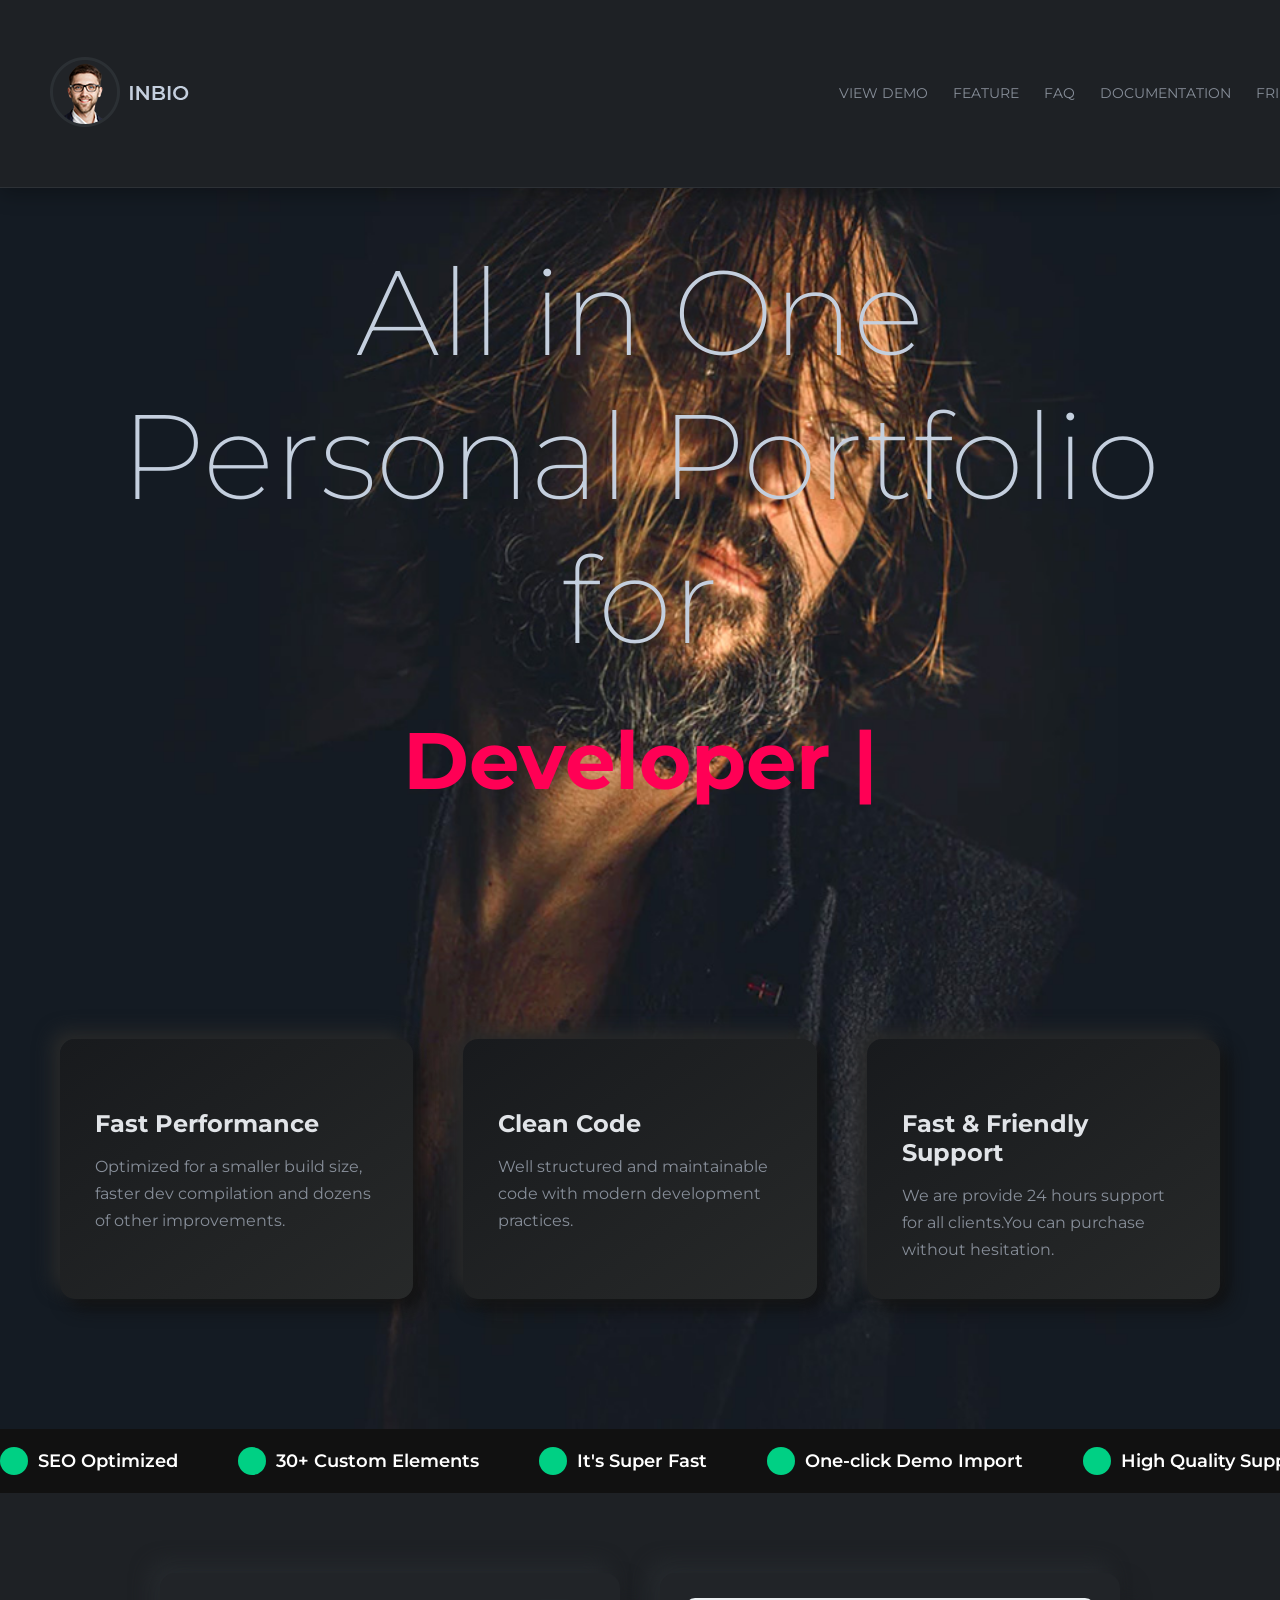
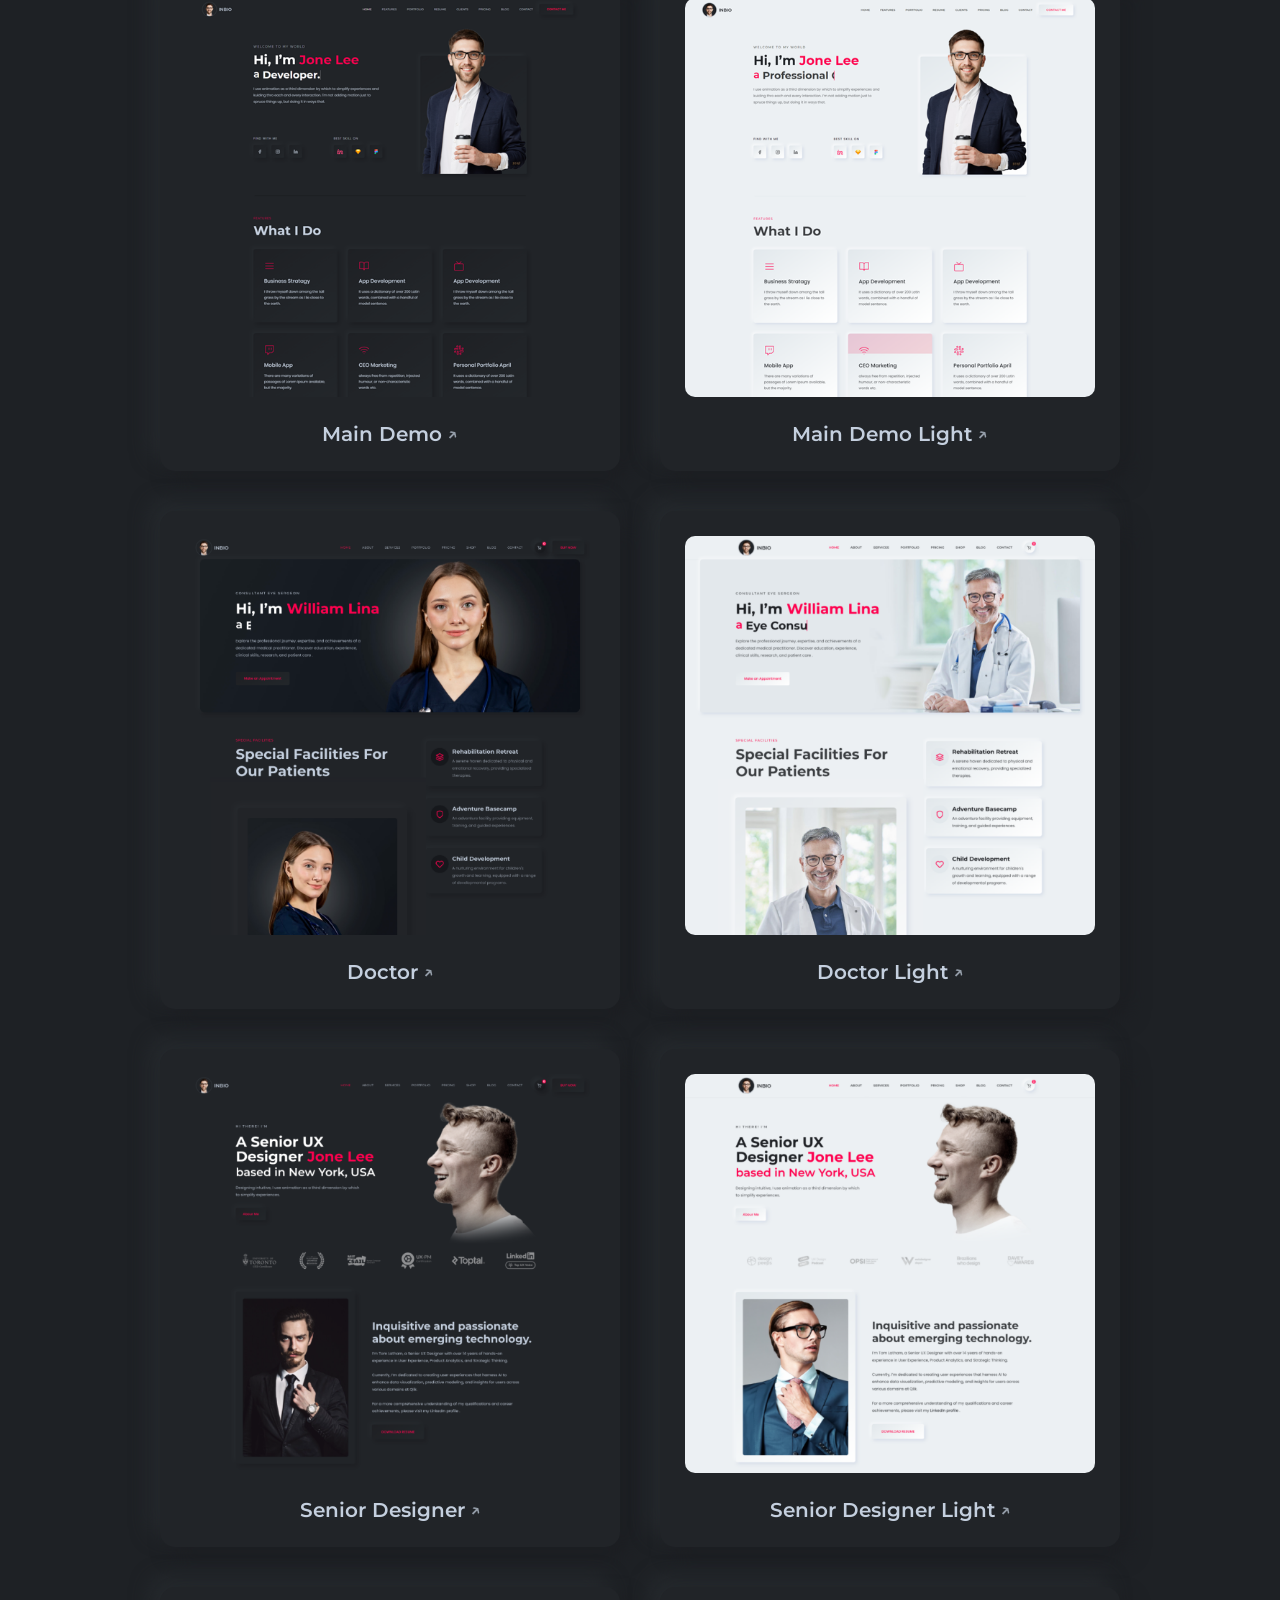
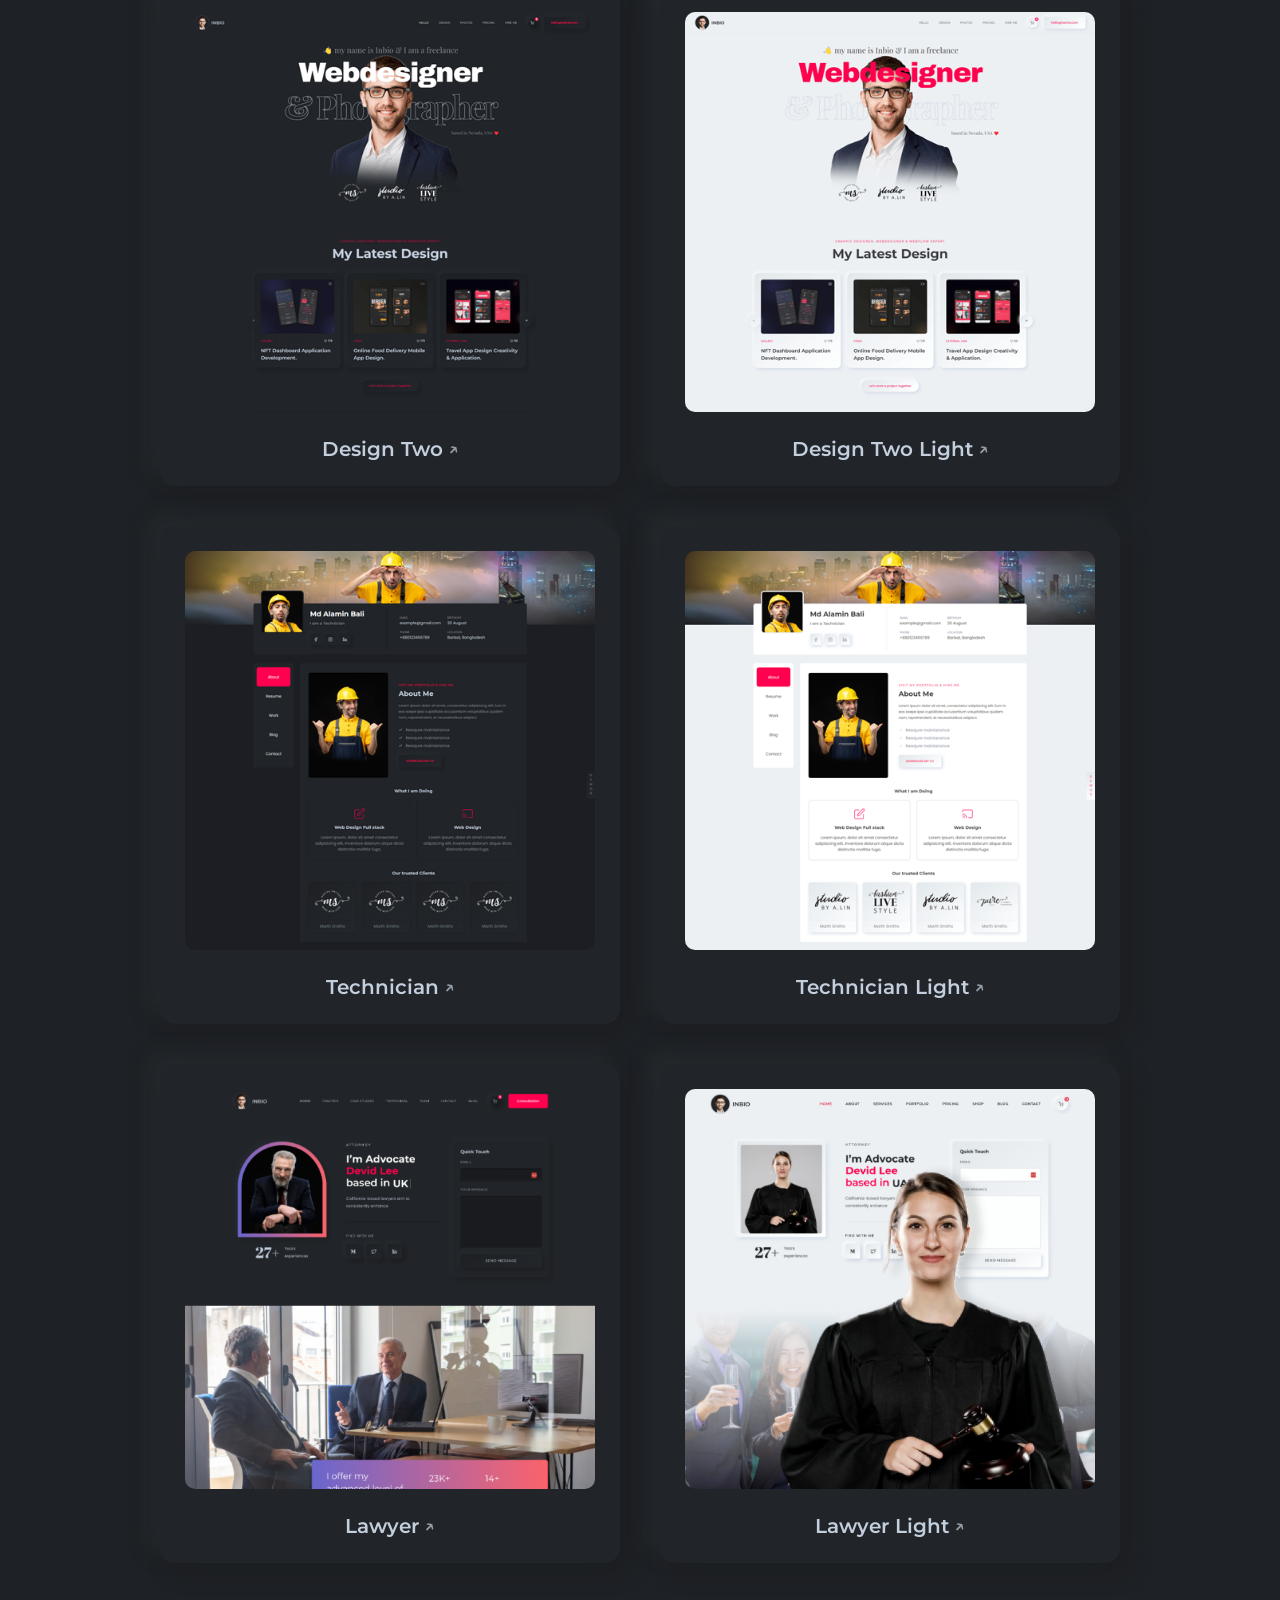
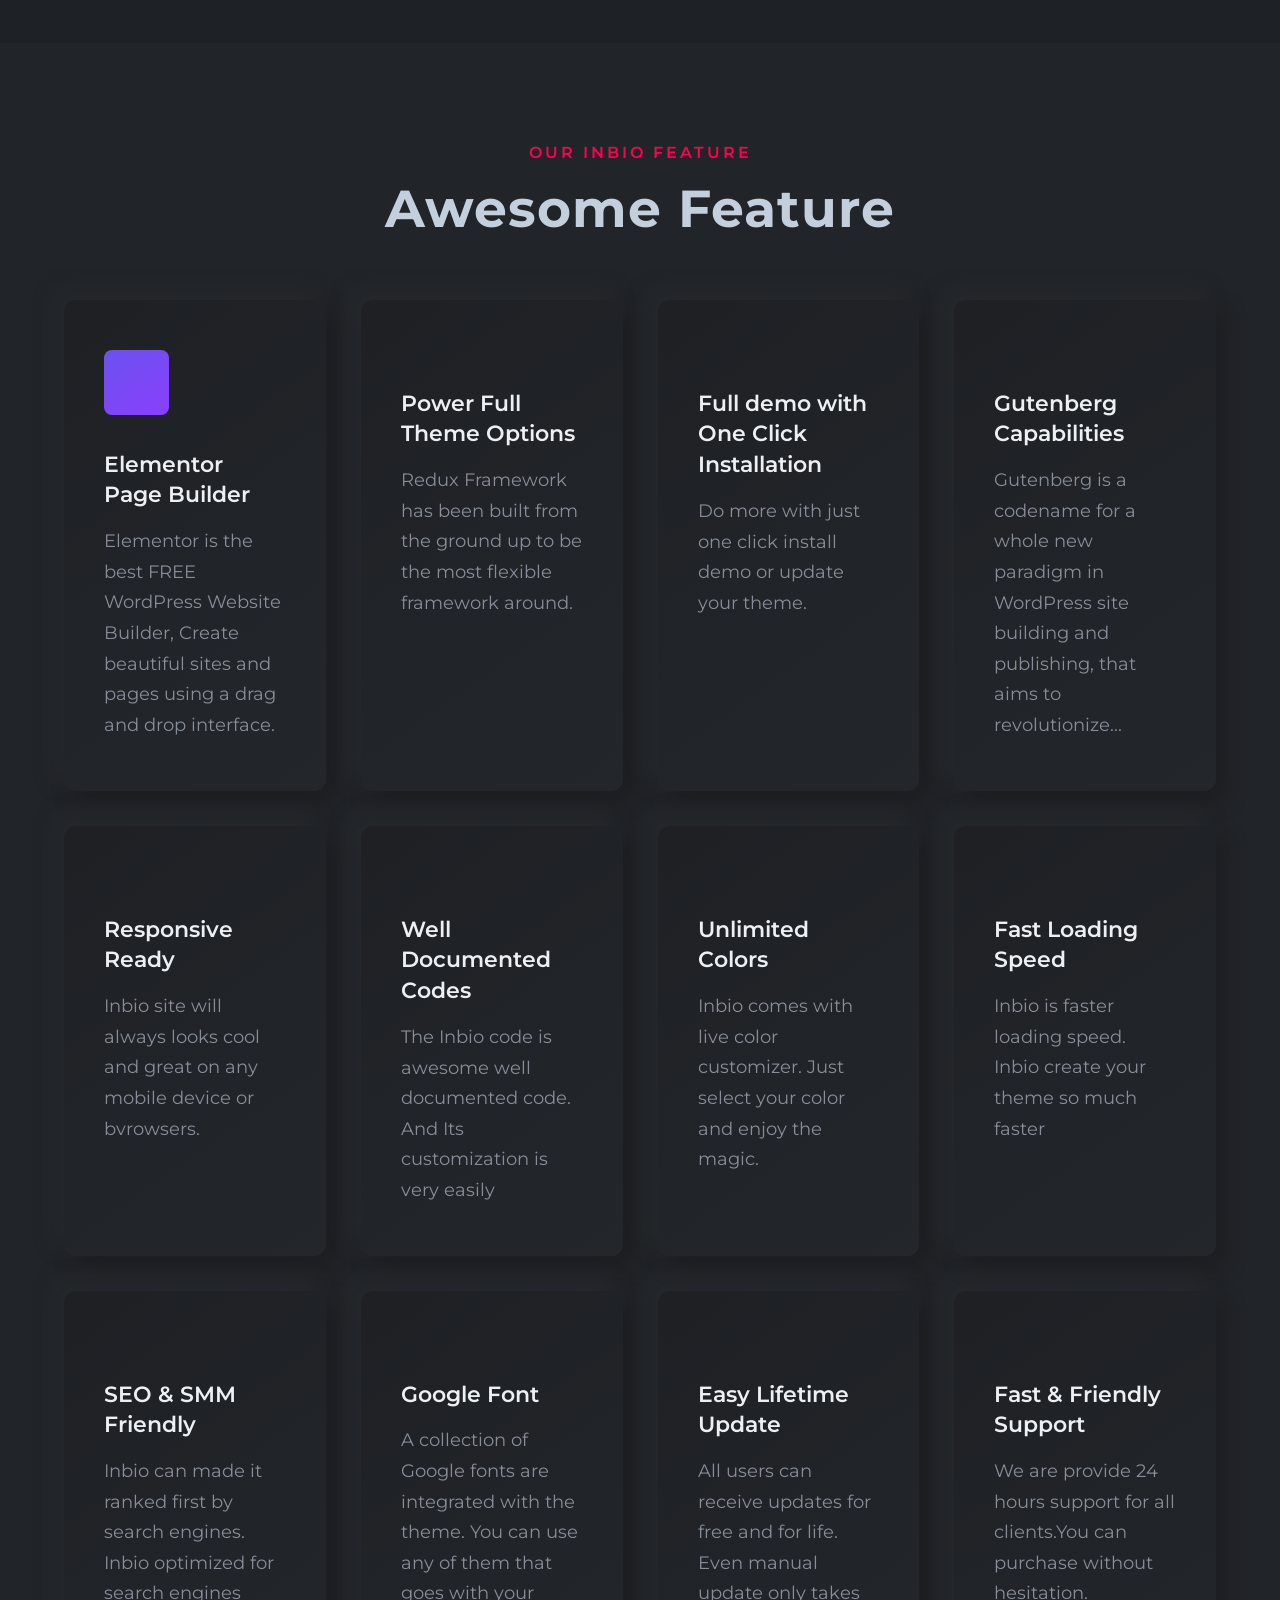
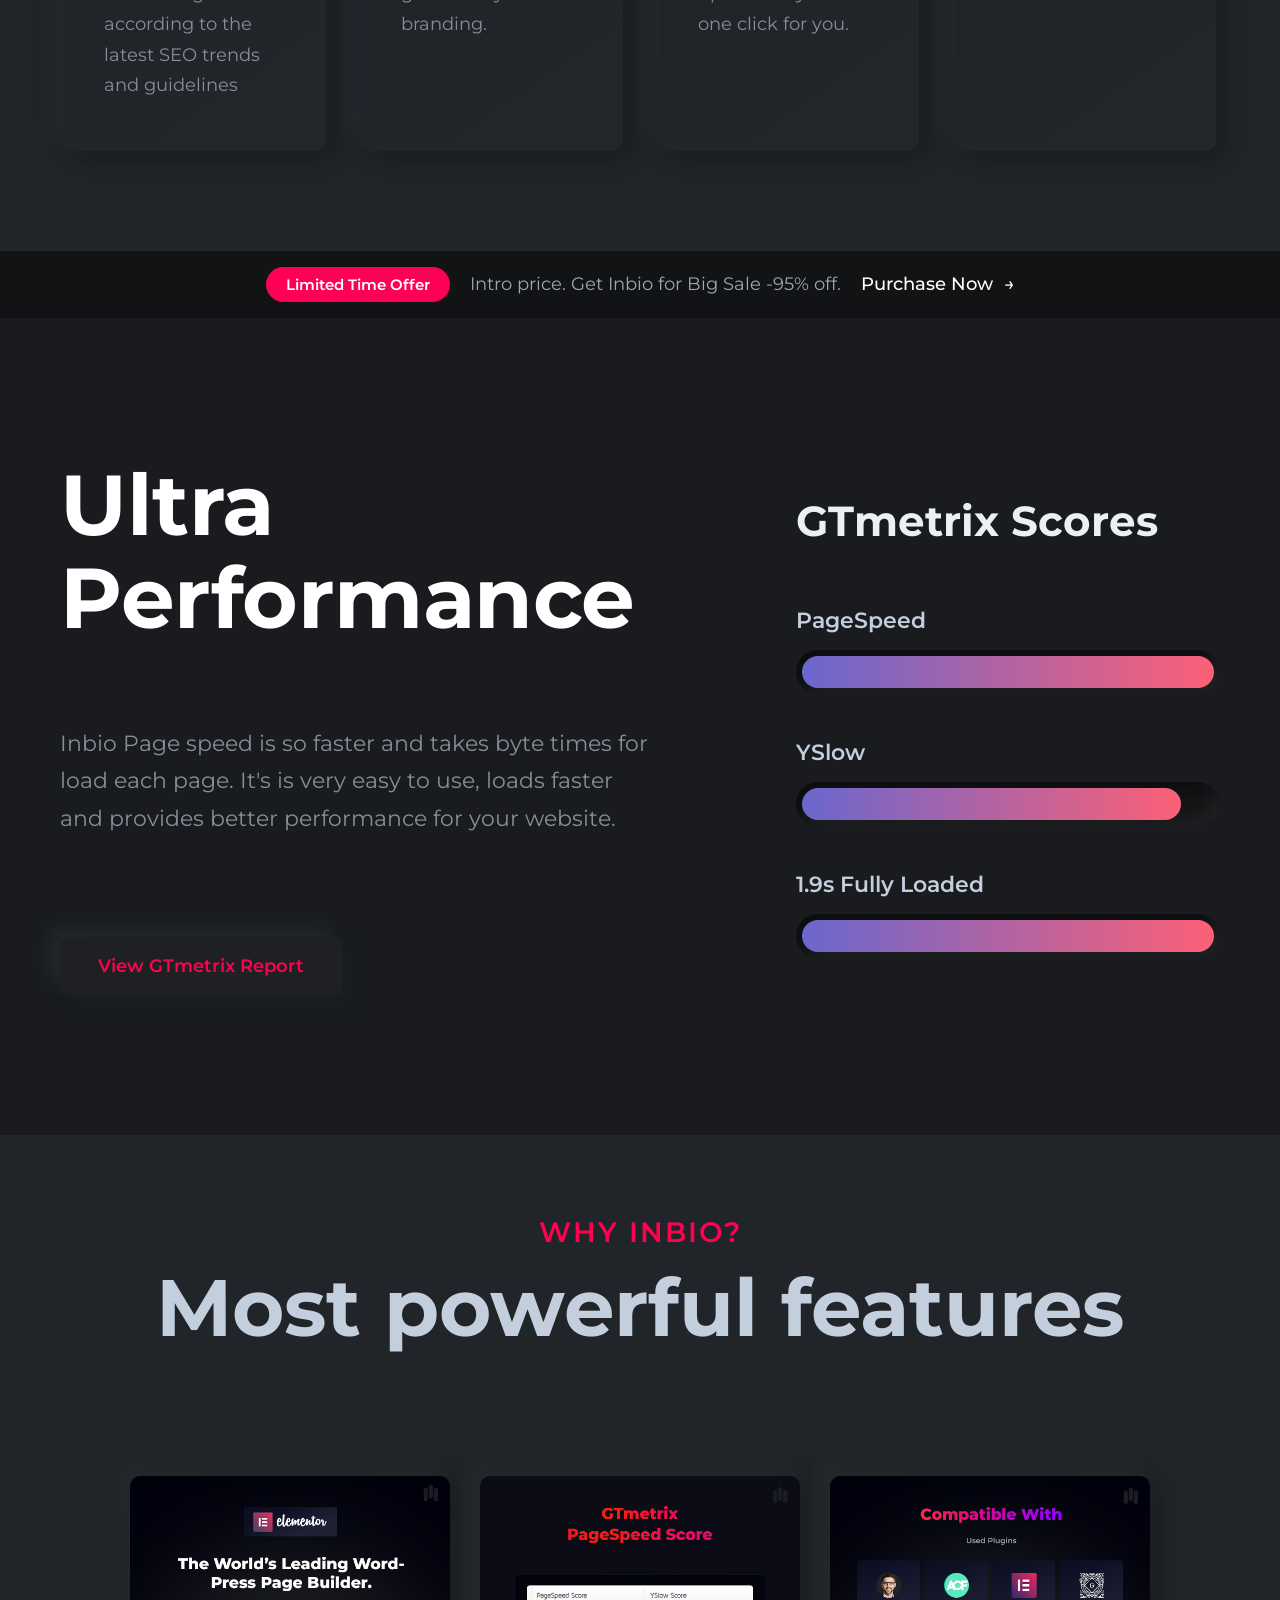
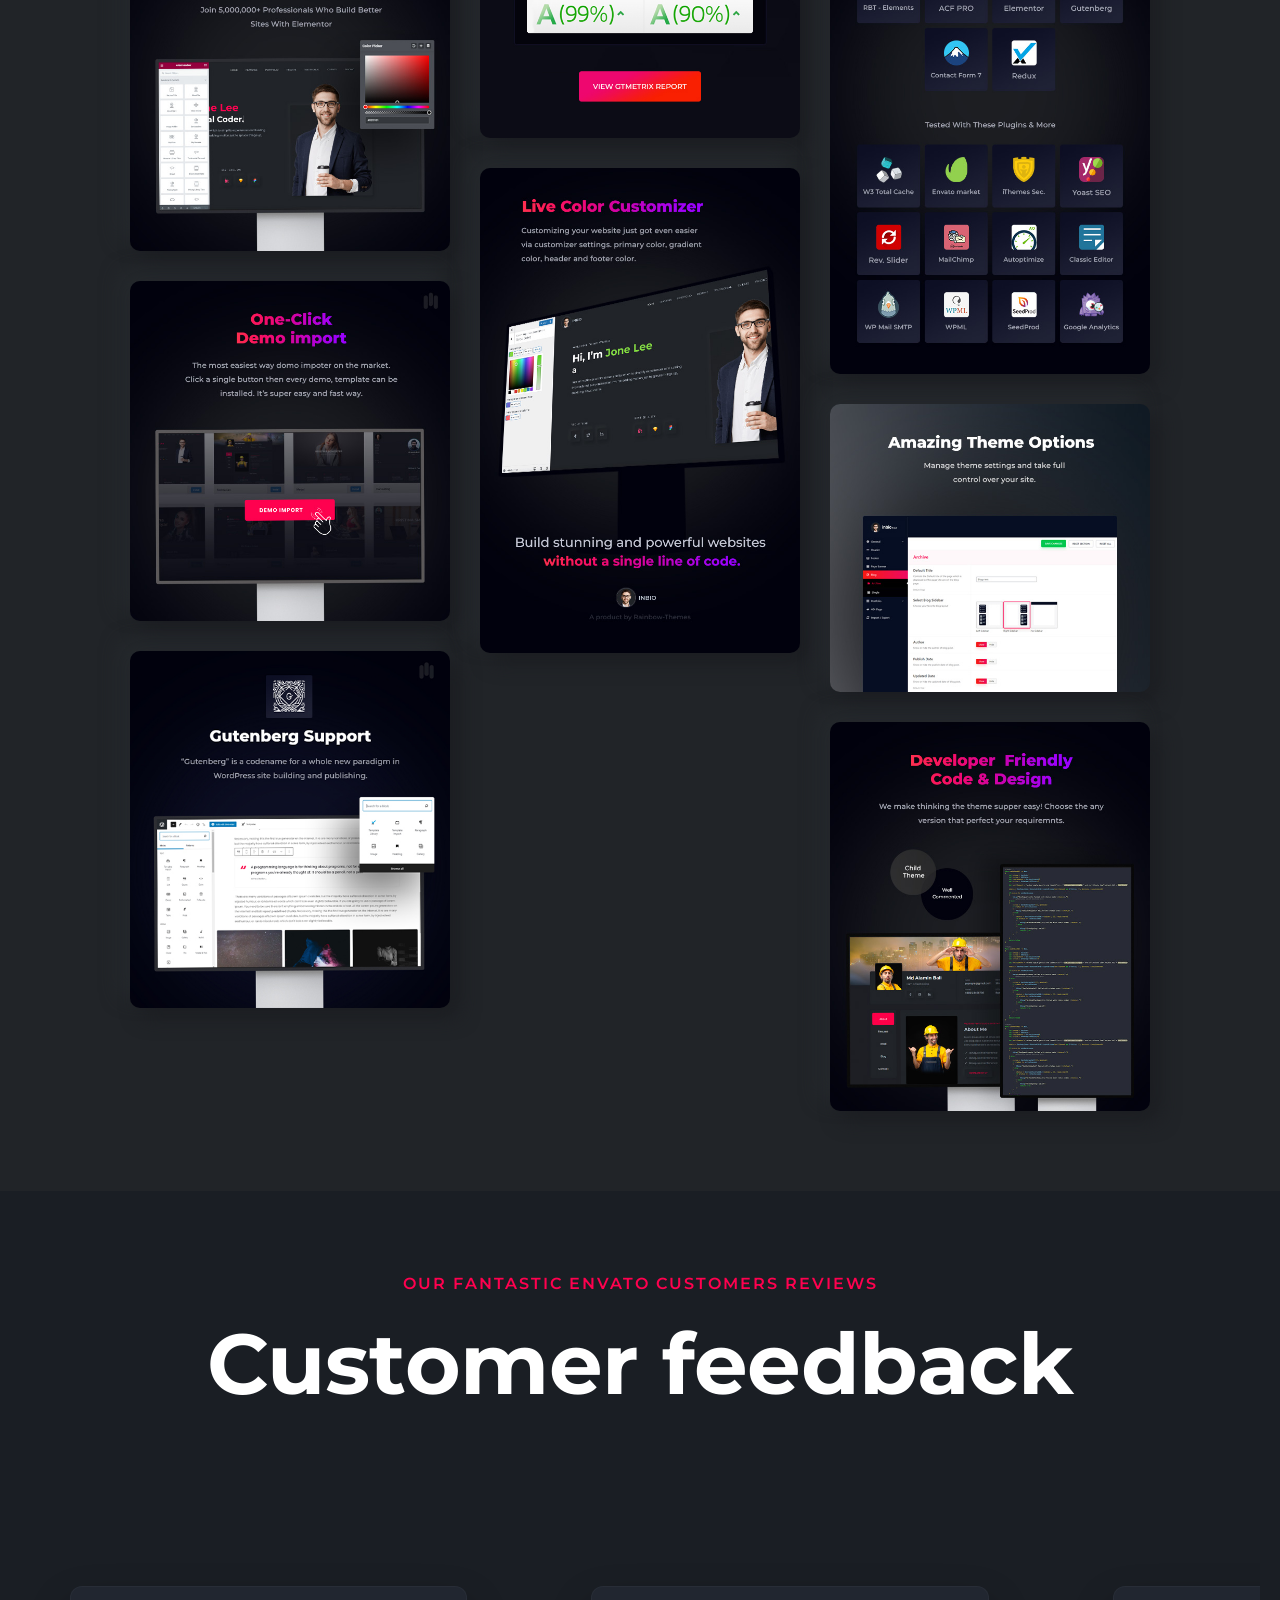
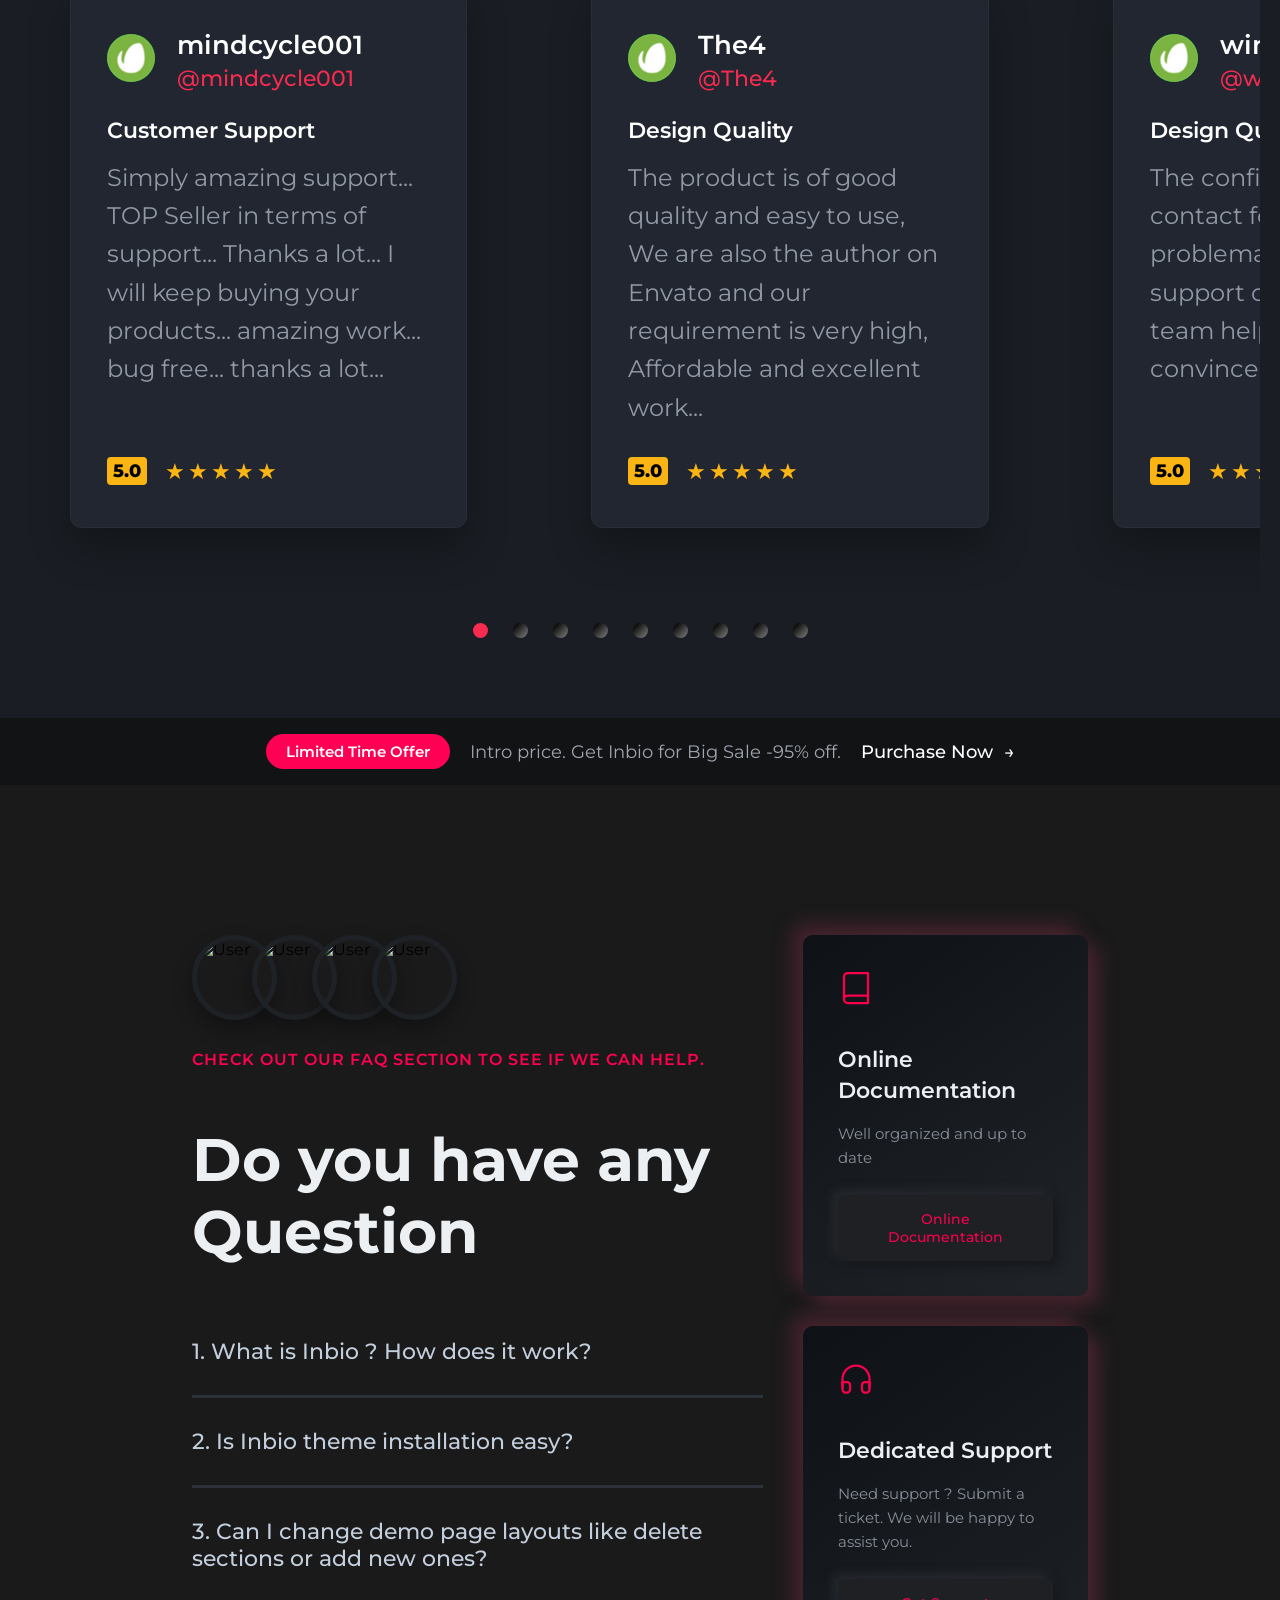
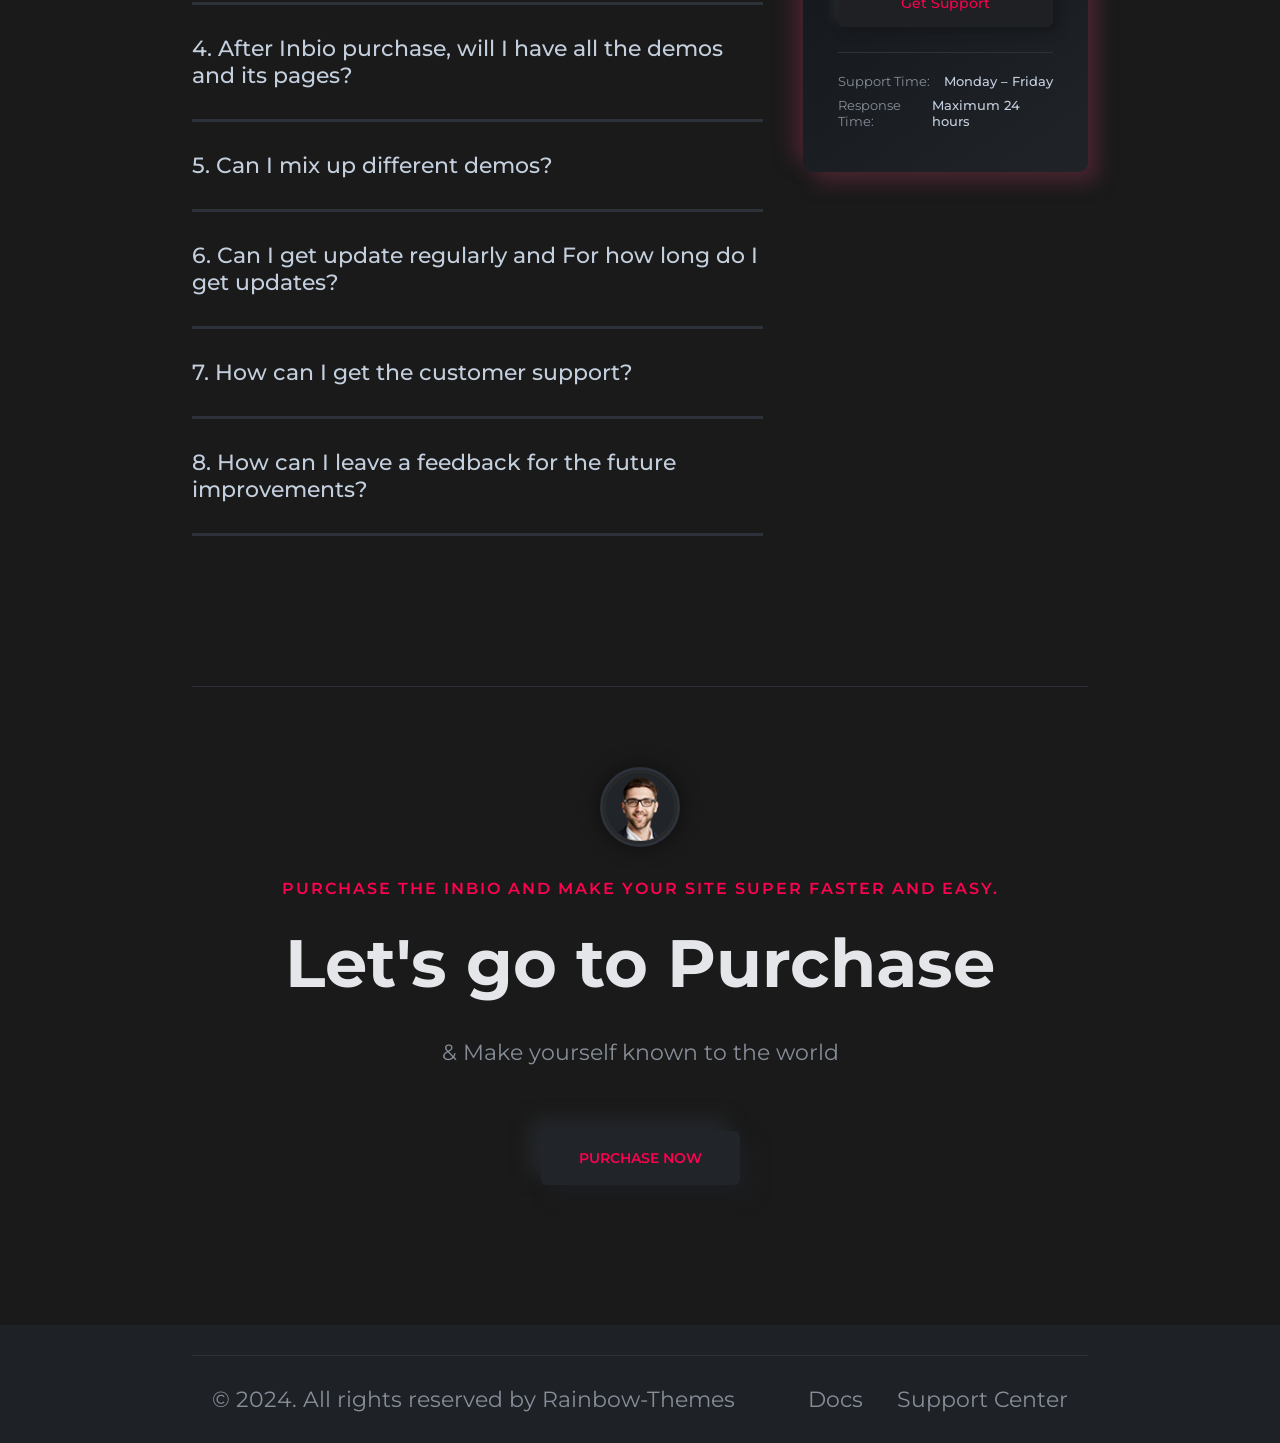
==== commit acf32dec: "add time & date" ====
--- a/index.html
+++ b/index.html
@@ -1,35 +1,26 @@
 <!DOCTYPE html>
 <html lang="en">
-
 <head>
     <meta charset="UTF-8">
     <meta name="viewport" content="width=device-width, initial-scale=1.0">
     <title>Portfolio 01</title>
     <link rel="stylesheet" href="style.css">
-
-
-
     <link rel="stylesheet" href="https://cdn.jsdelivr.net/npm/swiper@11/swiper-bundle.min.css" />
-
-
     <link rel="stylesheet" href="https://cdnjs.cloudflare.com/ajax/libs/font-awesome/7.0.1/css/all.min.css"
         integrity="sha512-2SwdPD6INVrV/lHTZbO2nodKhrnDdJK9/kg2XD1r9uGqPo1cUbujc+IYdlYdEErWNu69gVcYgdxlmVmzTWnetw=="
         crossorigin="anonymous" referrerpolicy="no-referrer" />
 </head>
-
 <body>
     <header class="hero-header">
         <nav class="full-navber">
             <div class="nav-left">
                 <img src="./images/logo.png" alt="Logo" srcset="">
             </div>
-
             <div class="hamburger-menu" id="hamburger-btn">
                 <span></span>
                 <span></span>
                 <span></span>
             </div>
-
             <div class="main-menu-nav">
                 <ul>
                     <li><a href="">VIEW DEMO</a></li>
@@ -46,26 +37,36 @@
                     </span>
                 </a>
             </div>
+            <div class="clock-container">
+    <!-- ক্লক এবং ডেট ডিসপ্লে -->
+    <div id="live-clock">00:00:00 PM</div>
+    <div id="live-date">Loading date...</div>
+    
+    <!-- সময় পরিবর্তনের কন্ট্রোলস (এডমিন বা আপনার চেঞ্জের জন্য) -->
+    <div class="clock-settings">
+        <button id="toggle-settings-btn" onclick="toggleSettings()">Change Time</button>
+        <div id="settings-panel" style="display: none;">
+            <input type="datetime-local" id="custom-time-input">
+            <button onclick="setCustomTime()">Apply</button>
+            <button onclick="resetToRealTime()" style="background-color: #555;">Reset</button>
+        </div>
+    </div>
+</div>
+
         </nav>
 
         <div class="hero">
             <h1>All in One <br>
                 Personal Portfolio for</h1>
         </div>
-
+        
         <section class="banner">
             <h1>
                 <span id="typing"></span>
                 <span class="cursor">|</span>
             </h1>
         </section>
-
-
-
-
-
         <section class="hero-card-main">
-
             <div class="hero-card">
                 <span class="hero-card-icon">
                     <i class="fa-solid fa-bolt"></i>
@@ -76,11 +77,8 @@
                     and dozens of other improvements.
                 </p>
             </div>
-
-
             <div class="hero-card">
                 <span class="hero-card-icon">
-
                     <i class="fa-solid fa-mobile-screen"></i>
                 </span>
                 <h2>Clean Code</h2>
@@ -89,8 +87,6 @@
                     practices.
                 </p>
             </div>
-
-
             <div class="hero-card">
                 <span class="hero-card-icon">
                     <i class="fa-regular fa-life-ring"></i>
@@ -100,32 +96,24 @@
                     We are provide 24 hours support for all clients.You can purchase without hesitation.
                 </p>
             </div>
-
         </section>
     </header>
-
-
     <main>
         <section class="feature-bar">
-
             <div class="feature-track">
-
                 <!-- প্রথম সেট -->
                 <div class="feature-item">
                     <span class="check"><i class="fa-solid fa-check"></i></span>
                     SEO Optimized
                 </div>
-
                 <div class="feature-item">
                     <span class="check"><i class="fa-solid fa-check"></i></span>
                     30+ Custom Elements
                 </div>
-
                 <div class="feature-item">
                     <span class="check"><i class="fa-solid fa-check"></i></span>
                     It's Super Fast
                 </div>
-
                 <div class="feature-item">
                     <span class="check"><i class="fa-solid fa-check"></i></span>
                     One-click Demo Import
@@ -365,31 +353,6 @@
 
         </div>
     </section>
-
-
-
-
-
-
-
-
-
-
-
-
-
-
-
-
-
-
-
-
-
-
-
-
-
 
 
     <!-- Awesome Feature -->
--- a/style.css
+++ b/style.css
@@ -10,6 +10,100 @@
 html {
     scroll-behavior: smooth;
 }
+
+
+
+
+
+
+.clock-container {
+    text-align: right;
+    margin-top: 8px;
+    font-family: 'Poppins', sans-serif;
+    color: #ffffff;
+}
+
+#live-clock {
+    font-size: 22px;
+    font-weight: bold;
+    letter-spacing: 1px;
+    color: #ff014f; /* PURCHASE NOW বাটনের কালারের সাথে ম্যাচ করে */
+}
+
+#live-date {
+    font-size: 18px;
+    color: #a0aec0;
+    margin-top: 2px;
+}
+
+/* সেটিংস প্যানেলের ডিজাইন */
+.clock-settings {
+    margin-top: 5px;
+}
+
+#toggle-settings-btn {
+    background: none;
+    border: none;
+    color: #718096;
+    font-size: 18px;
+    cursor: pointer;
+    padding: 0;
+}
+
+#toggle-settings-btn:hover {
+    color: #ffffff;
+}
+
+#settings-panel {
+    background: #1f242d;
+    padding: 8px;
+    border-radius: 6px;
+    position: absolute;
+    right: 20px;
+    z-index: 100;
+    box-shadow: 0px 4px 10px rgba(0,0,0,0.5);
+    border: 1px solid #333;
+}
+
+#settings-panel input {
+    background: #12161f;
+    border: 1px solid #444;
+    color: #fff;
+    padding: 4px;
+    font-size: 12px;
+    border-radius: 4px;
+}
+
+#settings-panel button {
+    background: #ff014f;
+    border: none;
+    color: white;
+    padding: 4px 8px;
+    font-size: 12px;
+    cursor: pointer;
+    border-radius: 4px;
+    margin-left: 3px;
+}
+
+
+
+
+
+
+
+
+
+
+
+
+
+
+
+
+
+
+
+
 
 
 /* --- নেভবার মেইন কন্টেইনার --- */
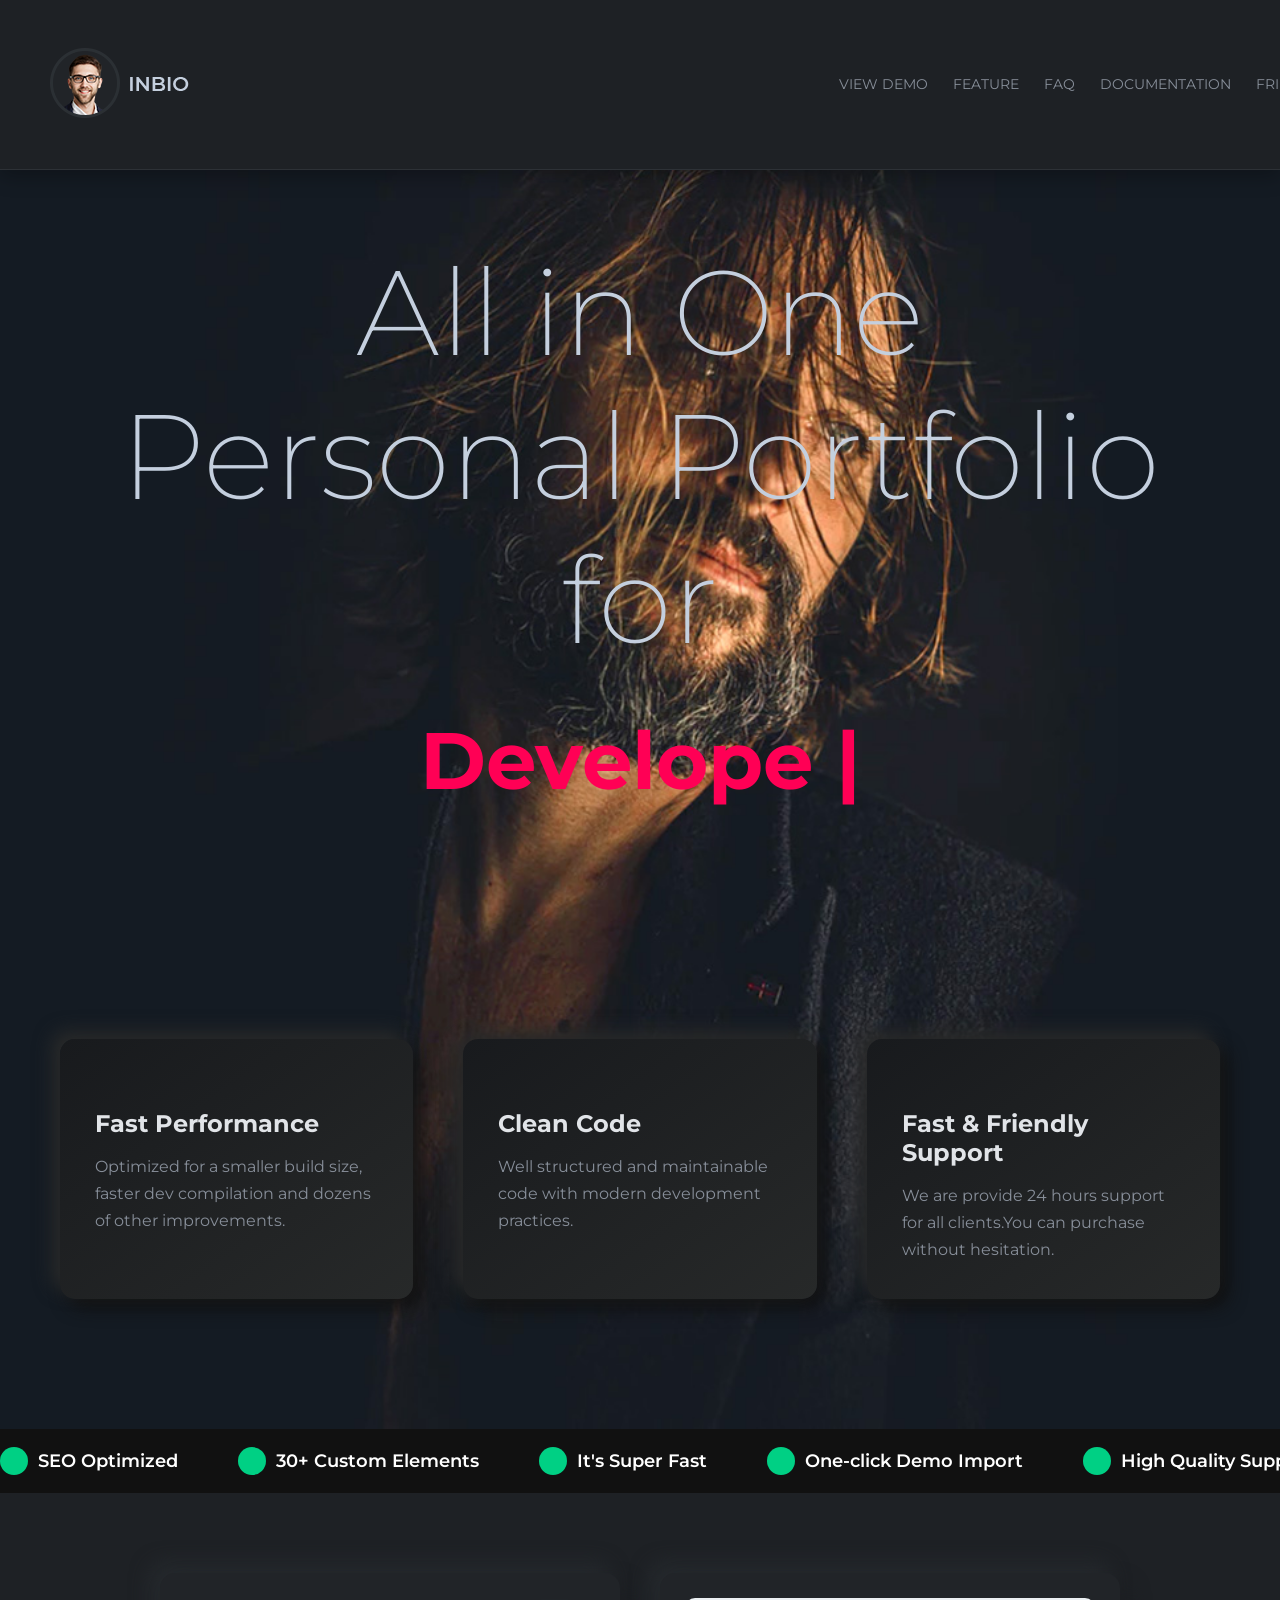
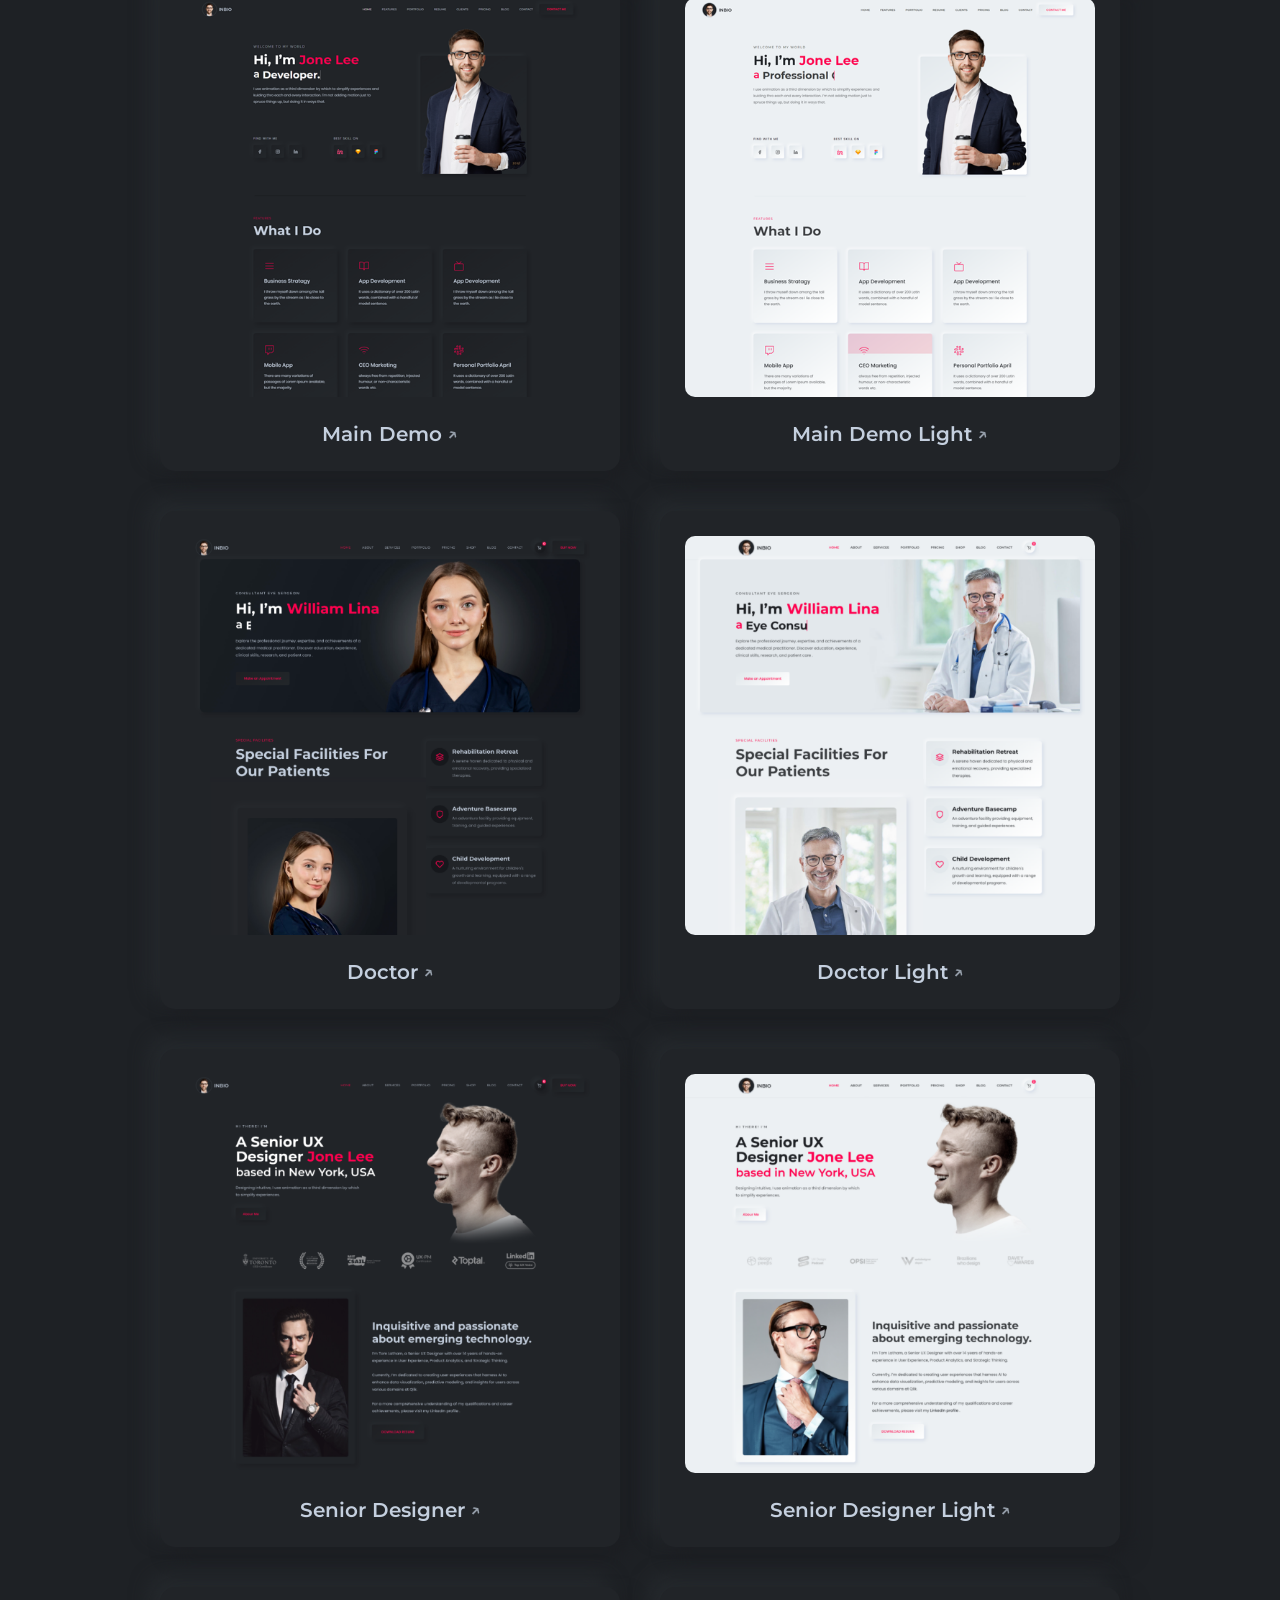
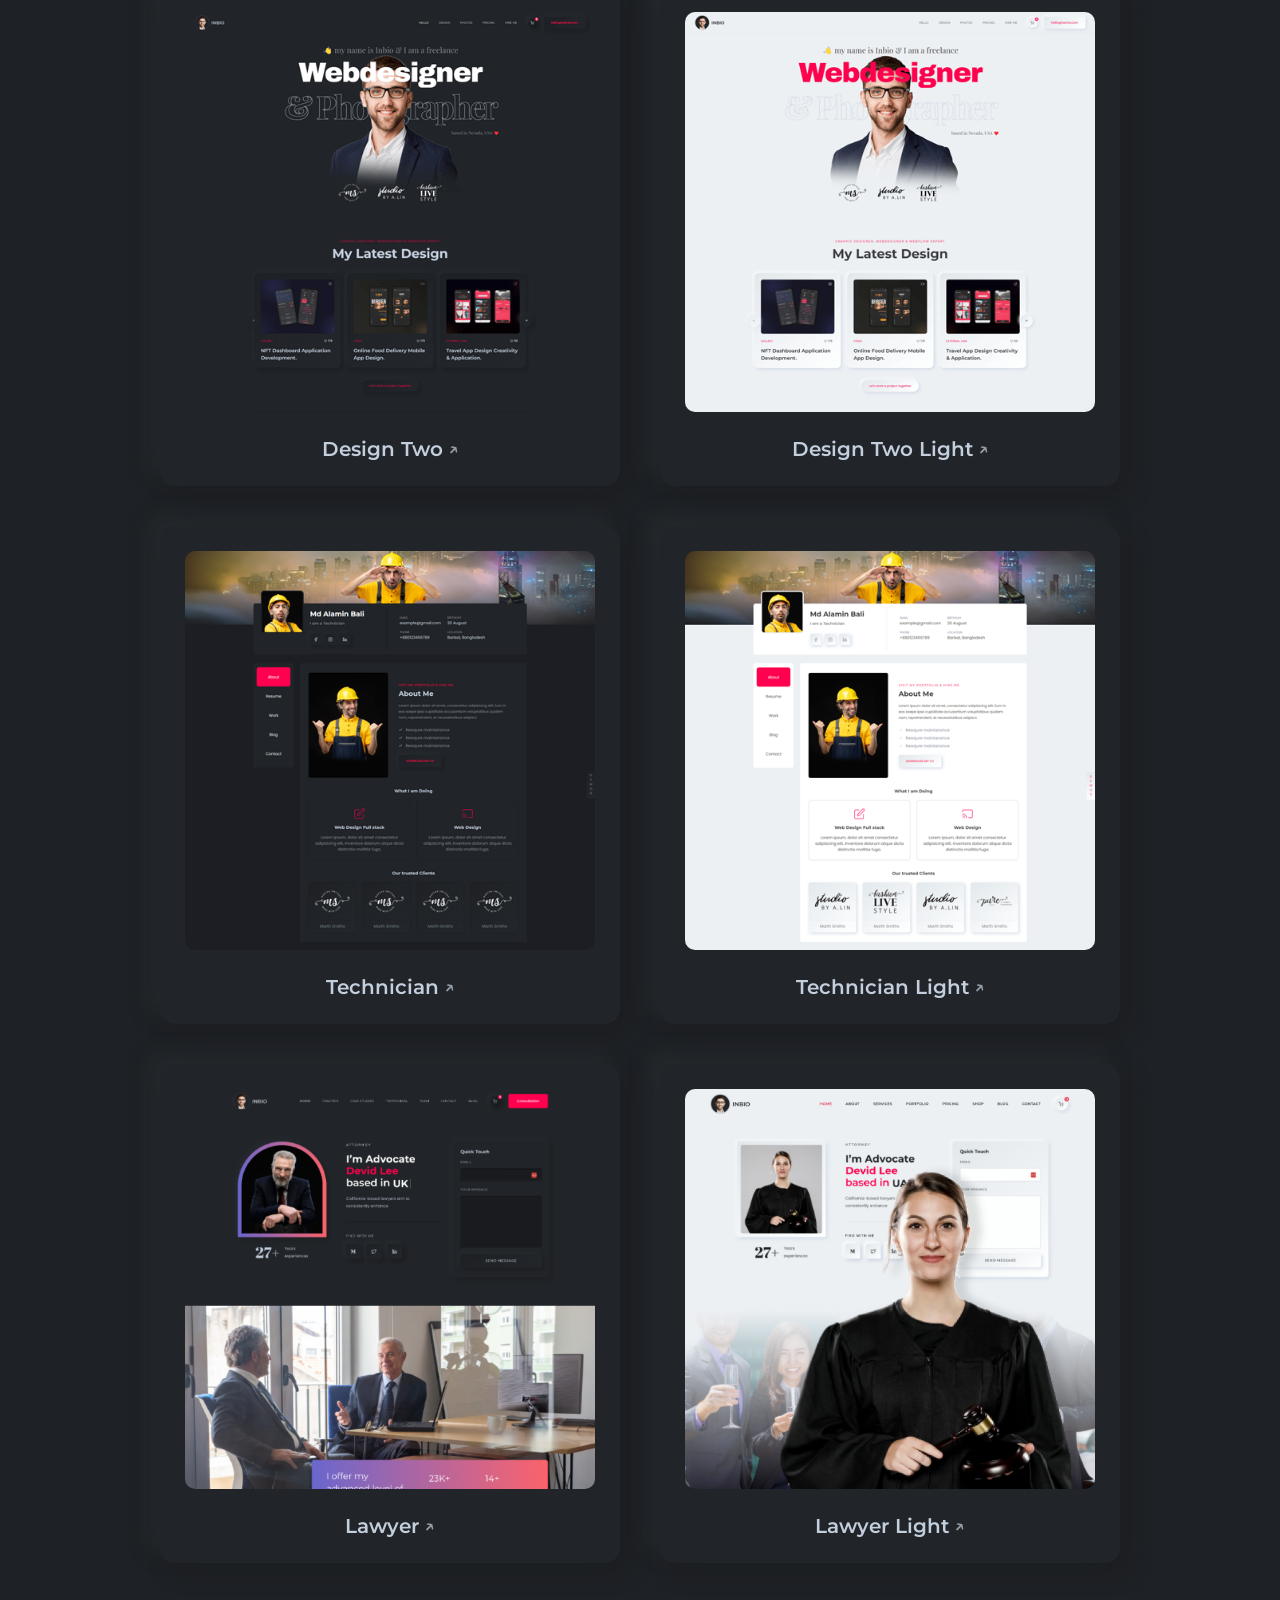
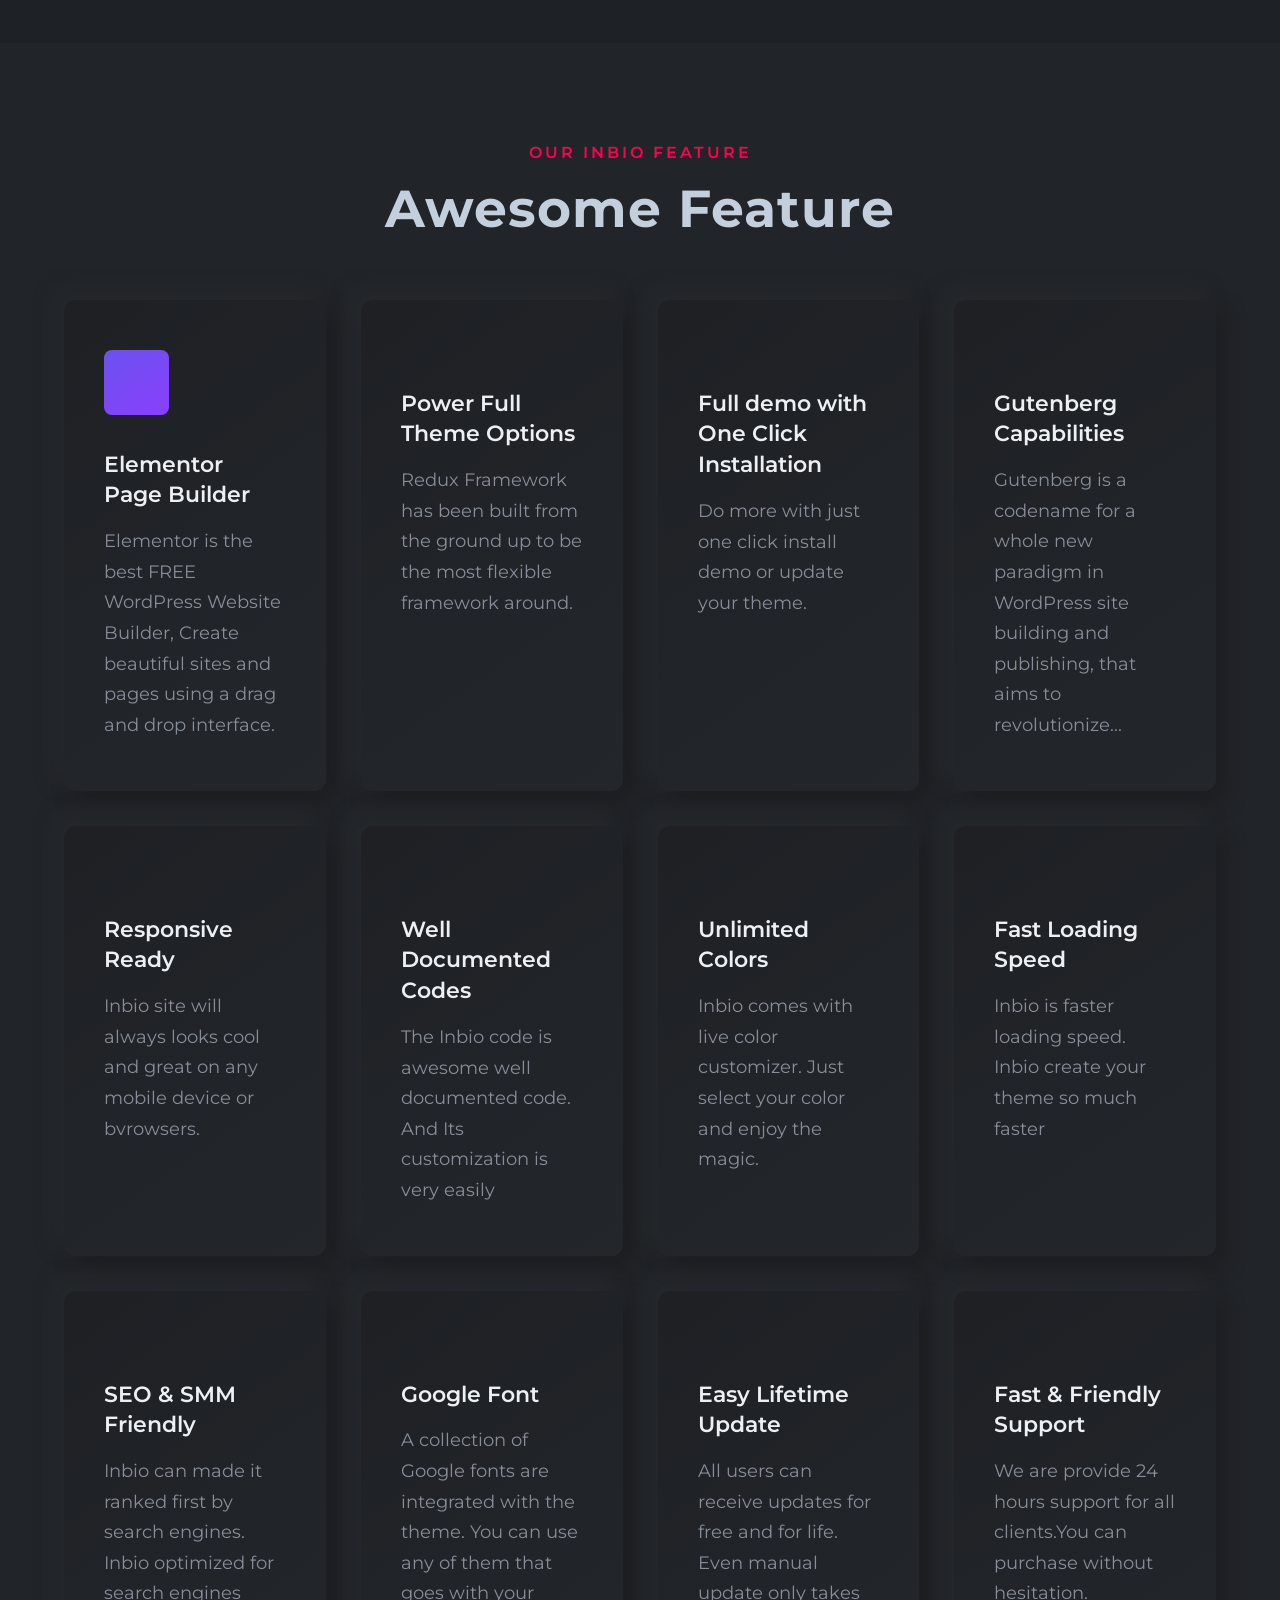
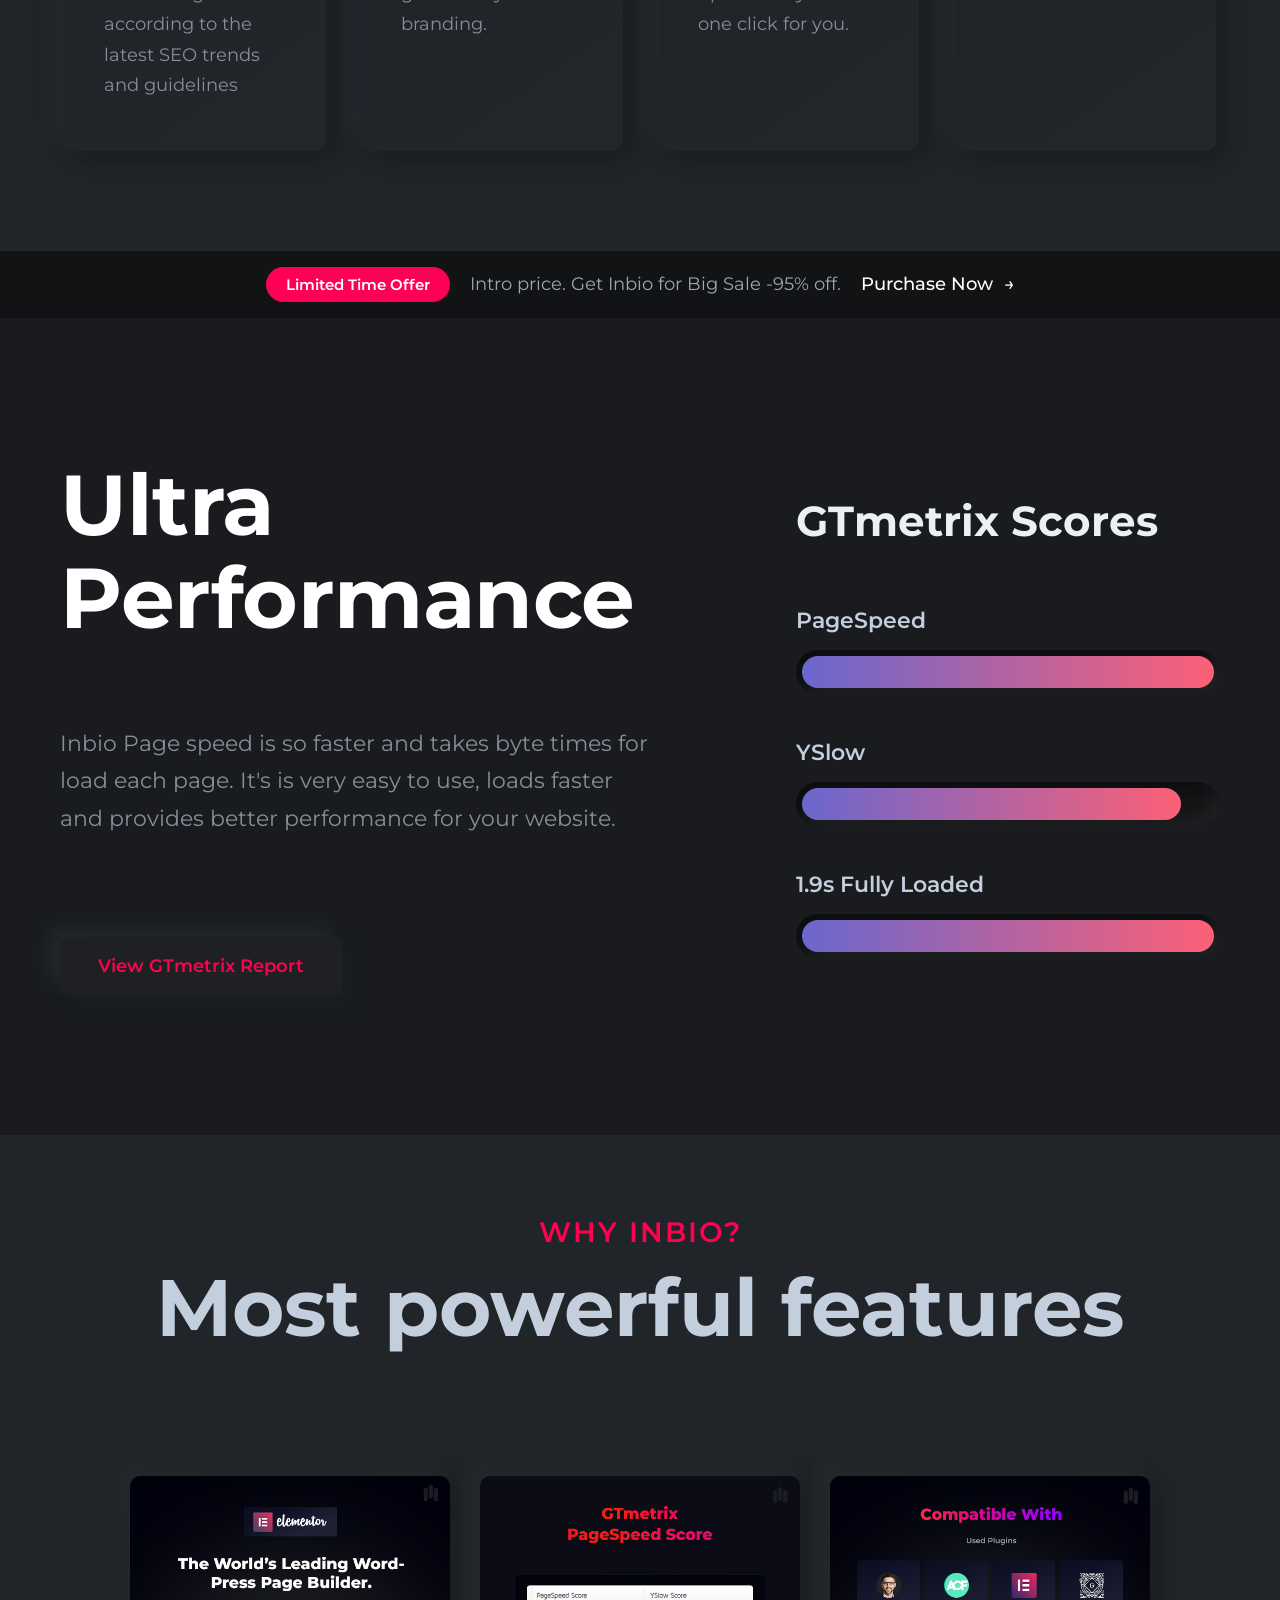
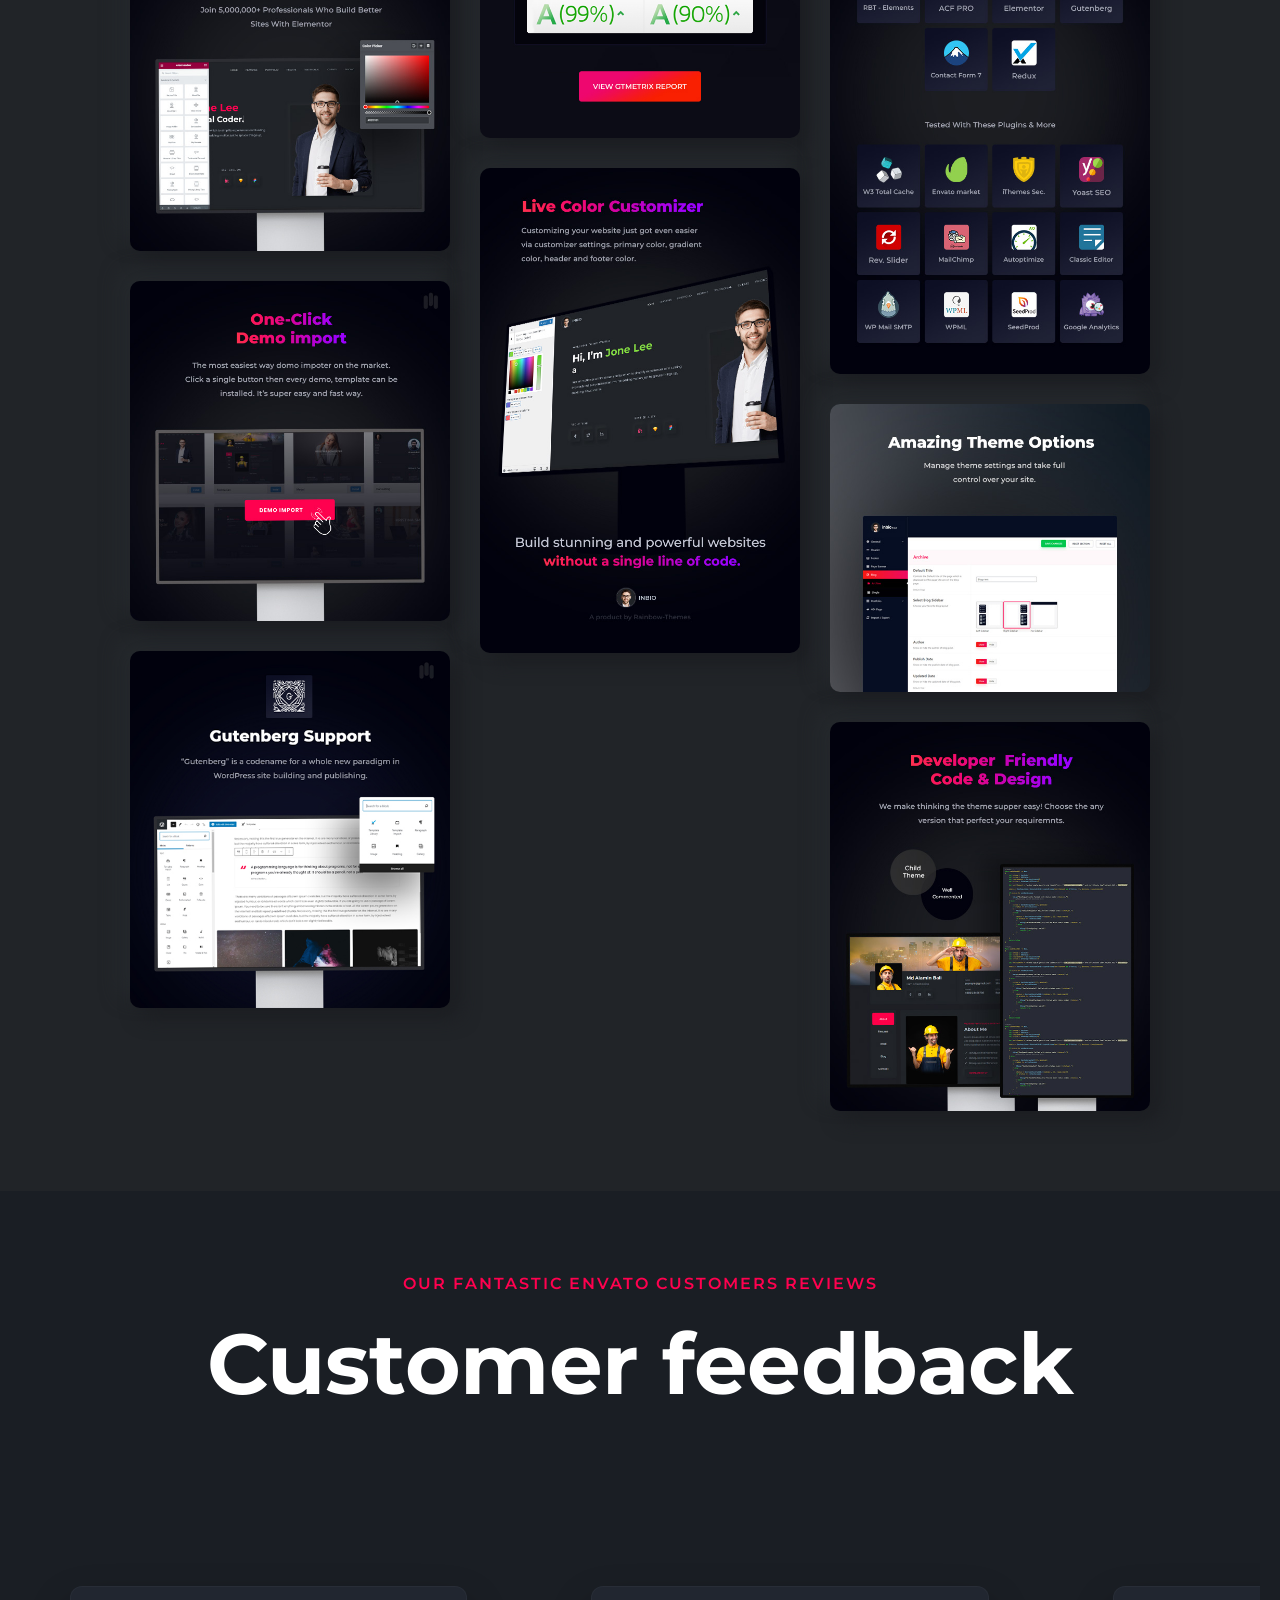
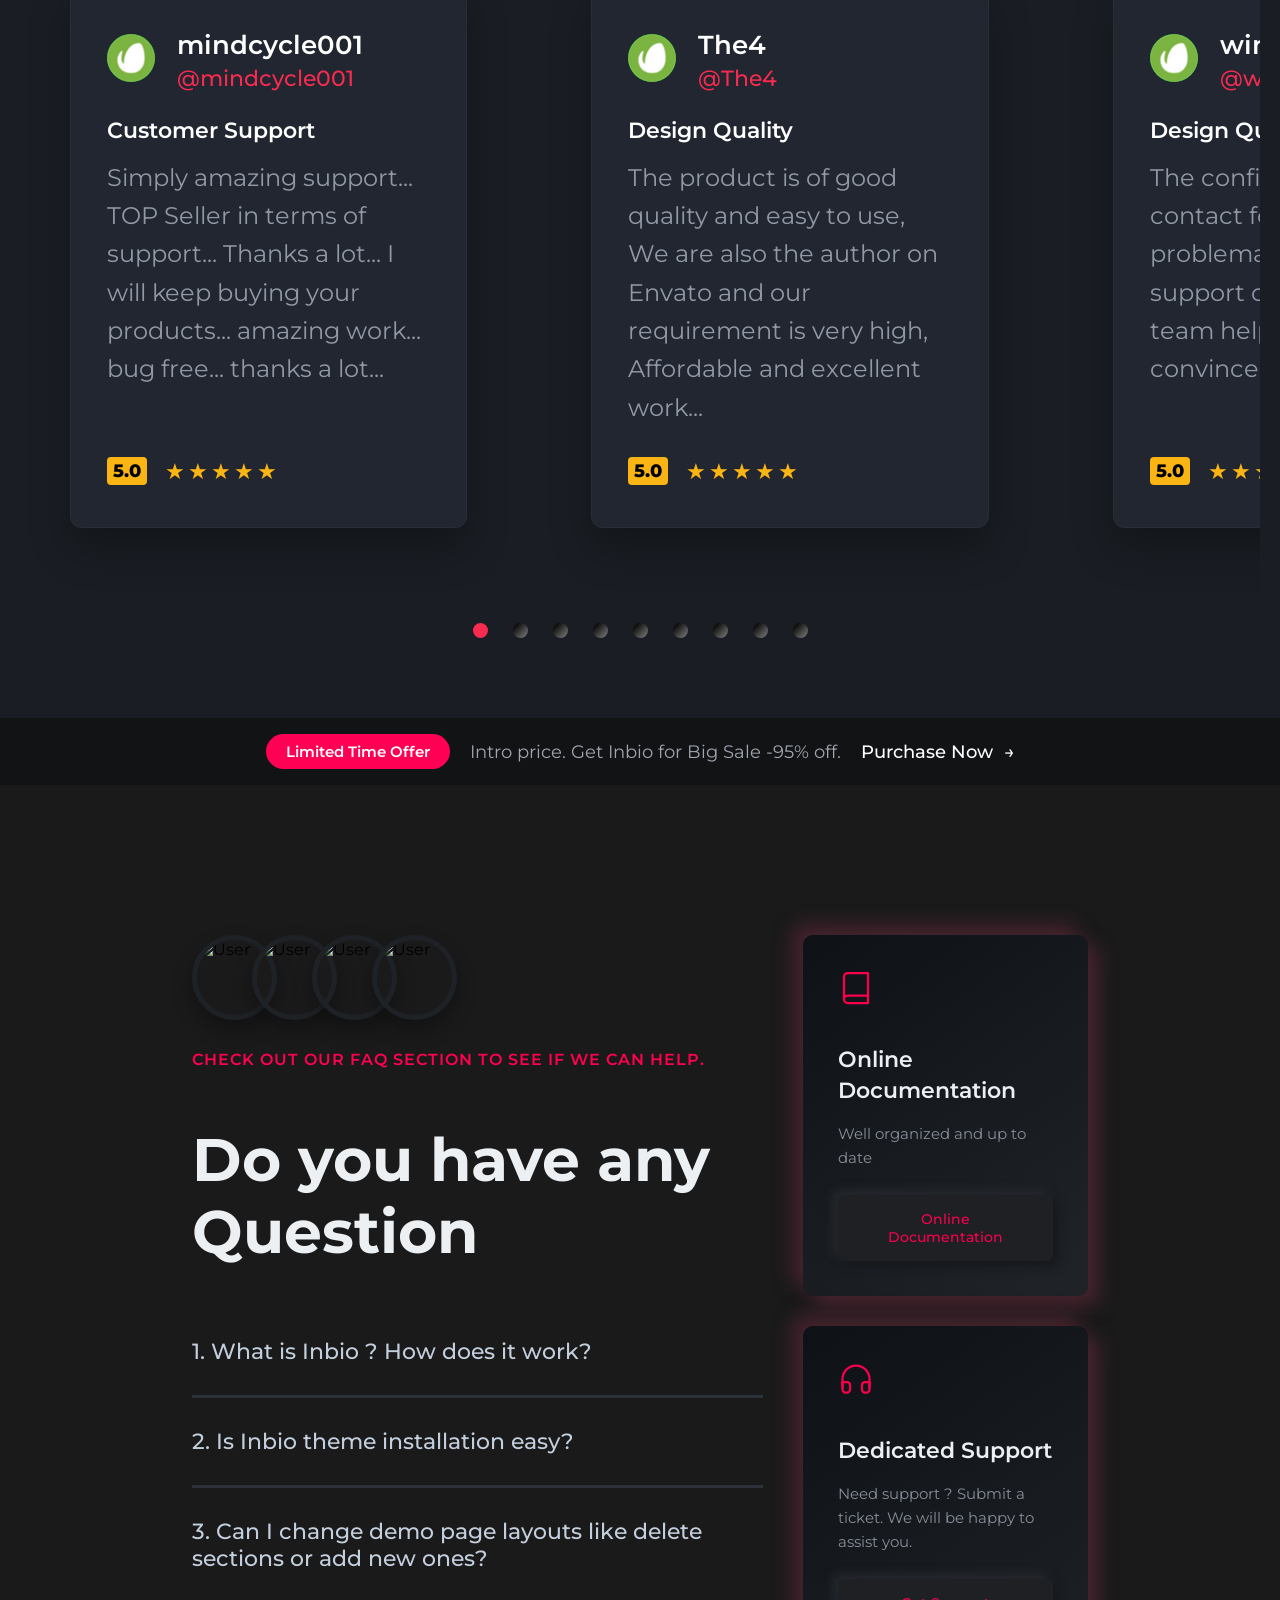
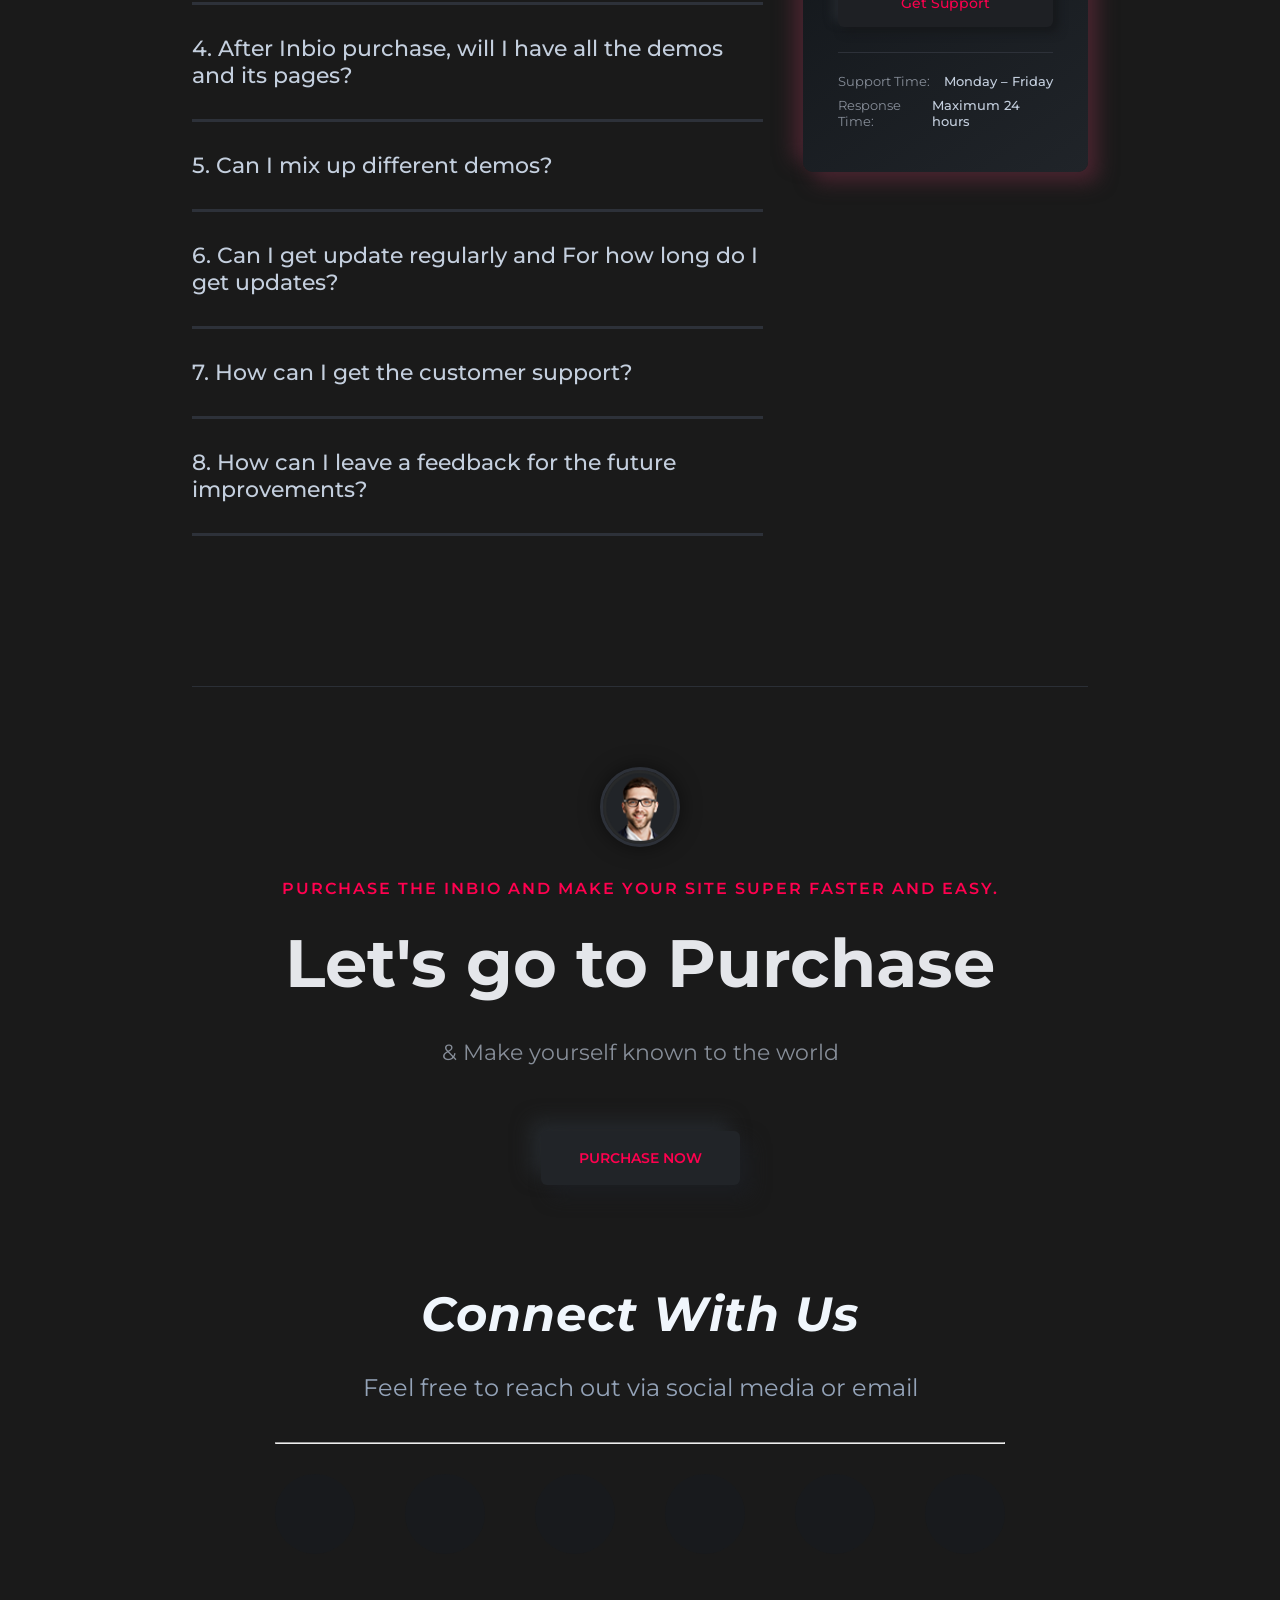
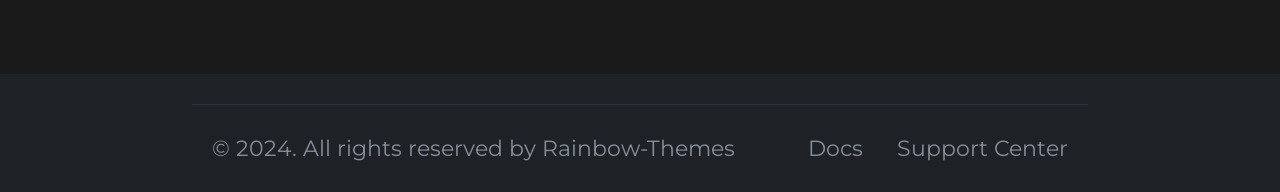
==== commit c3cf295e: "social icons" ====
--- a/index.html
+++ b/index.html
@@ -1,5 +1,6 @@
 <!DOCTYPE html>
 <html lang="en">
+
 <head>
     <meta charset="UTF-8">
     <meta name="viewport" content="width=device-width, initial-scale=1.0">
@@ -10,6 +11,7 @@
         integrity="sha512-2SwdPD6INVrV/lHTZbO2nodKhrnDdJK9/kg2XD1r9uGqPo1cUbujc+IYdlYdEErWNu69gVcYgdxlmVmzTWnetw=="
         crossorigin="anonymous" referrerpolicy="no-referrer" />
 </head>
+
 <body>
     <header class="hero-header">
         <nav class="full-navber">
@@ -38,20 +40,20 @@
                 </a>
             </div>
             <div class="clock-container">
-    <!-- ক্লক এবং ডেট ডিসপ্লে -->
-    <div id="live-clock">00:00:00 PM</div>
-    <div id="live-date">Loading date...</div>
-    
-    <!-- সময় পরিবর্তনের কন্ট্রোলস (এডমিন বা আপনার চেঞ্জের জন্য) -->
-    <div class="clock-settings">
-        <button id="toggle-settings-btn" onclick="toggleSettings()">Change Time</button>
-        <div id="settings-panel" style="display: none;">
-            <input type="datetime-local" id="custom-time-input">
-            <button onclick="setCustomTime()">Apply</button>
-            <button onclick="resetToRealTime()" style="background-color: #555;">Reset</button>
-        </div>
-    </div>
-</div>
+                <!-- ক্লক এবং ডেট ডিসপ্লে -->
+                <div id="live-clock">00:00:00 PM</div>
+                <div id="live-date">Loading date...</div>
+
+                <!-- সময় পরিবর্তনের কন্ট্রোলস (এডমিন বা আপনার চেঞ্জের জন্য) -->
+                <div class="clock-settings">
+                    <button id="toggle-settings-btn" onclick="toggleSettings()">Change Time</button>
+                    <div id="settings-panel" style="display: none;">
+                        <input type="datetime-local" id="custom-time-input">
+                        <button onclick="setCustomTime()">Apply</button>
+                        <button onclick="resetToRealTime()" style="background-color: #555;">Reset</button>
+                    </div>
+                </div>
+            </div>
 
         </nav>
 
@@ -59,7 +61,7 @@
             <h1>All in One <br>
                 Personal Portfolio for</h1>
         </div>
-        
+
         <section class="banner">
             <h1>
                 <span id="typing"></span>
@@ -97,6 +99,13 @@
                 </p>
             </div>
         </section>
+
+
+
+
+
+
+
     </header>
     <main>
         <section class="feature-bar">
@@ -930,6 +939,44 @@
                 <a href="./html/purchase-now.html" class="purchase-btn">PURCHASE NOW</a>
             </div>
         </section>
+
+
+
+
+
+
+        <section class="contact-section">
+            <!-- <h2>যোগাযোগ করুন</h2>  -->
+            <h2>Connect With Us</h2>
+            <p>Feel free to reach out via social media or email</p>
+            <hr>
+            <div class="social-icons">
+                <a href="https://www.facebook.com/ahnaf.ahmed.antor24" target="_blank" class="icon-btn facebook"
+                    onclick="playClickSound()">
+                    <i class="fab fa-facebook-f"></i>
+                </a>
+                <a href="https://www.instagram.com/ahnaf_ahmed_antor/" target="_blank" class="icon-btn instagram"
+                    onclick="playClickSound()">
+                    <i class="fab fa-instagram"></i>
+                </a>
+                <a href="https://github.com/ahnaf-ahmed24" target="_blank" class="icon-btn github"
+                    onclick="playClickSound()">
+                    <i class="fab fa-github"></i>
+                </a>
+                <a href="mailto:your-email@example.com" class="icon-btn envelope" onclick="playClickSound()">
+                    <i class="fas fa-envelope"></i>
+                </a>
+                <a href="https://wa.me/YOUR_PHONE_NUMBER" target="_blank" class="icon-btn whatsapp"
+                    onclick="playClickSound()">
+                    <i class="fab fa-whatsapp"></i>
+                </a>
+
+                <a href="https://discord.gg/YOUR_INVITE_CODE" target="_blank" class="icon-btn discord"
+                    onclick="playClickSound()">
+                    <i class="fab fa-discord"></i>
+                </a>
+            </div>
+        </section>
     </div>
 
 
--- a/style.css
+++ b/style.css
@@ -24,14 +24,14 @@
 }
 
 #live-clock {
-    font-size: 22px;
+    font-size: 18px;
     font-weight: bold;
     letter-spacing: 1px;
     color: #ff014f; /* PURCHASE NOW বাটনের কালারের সাথে ম্যাচ করে */
 }
 
 #live-date {
-    font-size: 18px;
+    font-size: 14px;
     color: #a0aec0;
     margin-top: 2px;
 }
@@ -85,6 +85,88 @@
     margin-left: 3px;
 }
 
+
+
+
+
+
+
+
+
+
+
+
+
+
+
+
+
+/* রিসেট এবং বেসিক সেটআপ */
+
+
+/* কন্টাক্ট বক্সের ডিজাইন */
+.contact-section {
+    text-align: center;
+    padding: 40px 60px;  
+}
+
+.contact-section h2 {
+    font-size: 3rem;
+    font-style: italic;
+    margin-bottom: 30px;
+    letter-spacing: 1px;
+    color: #f0f6fc;
+}
+
+.contact-section p {
+    color: #94a3b8;
+    margin-bottom: 40px;
+    font-size: 1.5rem;
+}
+
+.social-icons {
+    display: flex;
+    gap: 50px;
+    justify-content: center;
+    margin-top: 30px;
+}
+
+/* বাটনগুলোর সাধারণ ডিজাইন */
+.icon-btn {
+    display: inline-flex;
+    justify-content: center;
+    align-items: center;
+    width: 80px;
+    height: 80px;
+    background: #181a1d;
+    color: #fff;
+    font-size: 32px;
+    border-radius: 50%;
+    text-decoration: none;
+    transition: all 0.3s cubic-bezier(0.175, 0.885, 0.32, 1.275);
+    position: relative;
+    cursor: pointer;
+}
+
+/* হুভার এফেক্ট: মাউস নিলে উপরে উঠবে */
+.icon-btn:hover {
+    transform: translateY(-8px);
+    color: #fff;
+    box-shadow: 0 10px 20px rgba(0, 0, 0, 0.3);
+}
+
+/* আলাদা আলাদা ব্র্যান্ড কালার এবং গ্লো (Glow) এফেক্ট */
+.facebook:hover { background: #1877F2; box-shadow: 0 0 20px #1877F2; }
+.instagram:hover { background: #E1306C; box-shadow: 0 0 20px #E1306C; }
+.github:hover { background: #f0f6fc; color: #010409; box-shadow: 0 0 20px #ffffff; }
+.envelope:hover { background: #EA4335; box-shadow: 0 0 20px #EA4335; }
+.whatsapp:hover { background: #25D366; box-shadow: 0 0 20px #25D366; }
+.discord:hover { background: #5865F2; box-shadow: 0 0 20px #5865F2; }
+
+/* ক্লিক করার মুহূর্তের এফেক্ট (পুশ ডাউন) */
+.icon-btn:active {
+    transform: translateY(-2px) scale(0.95);
+}
 
 
 
